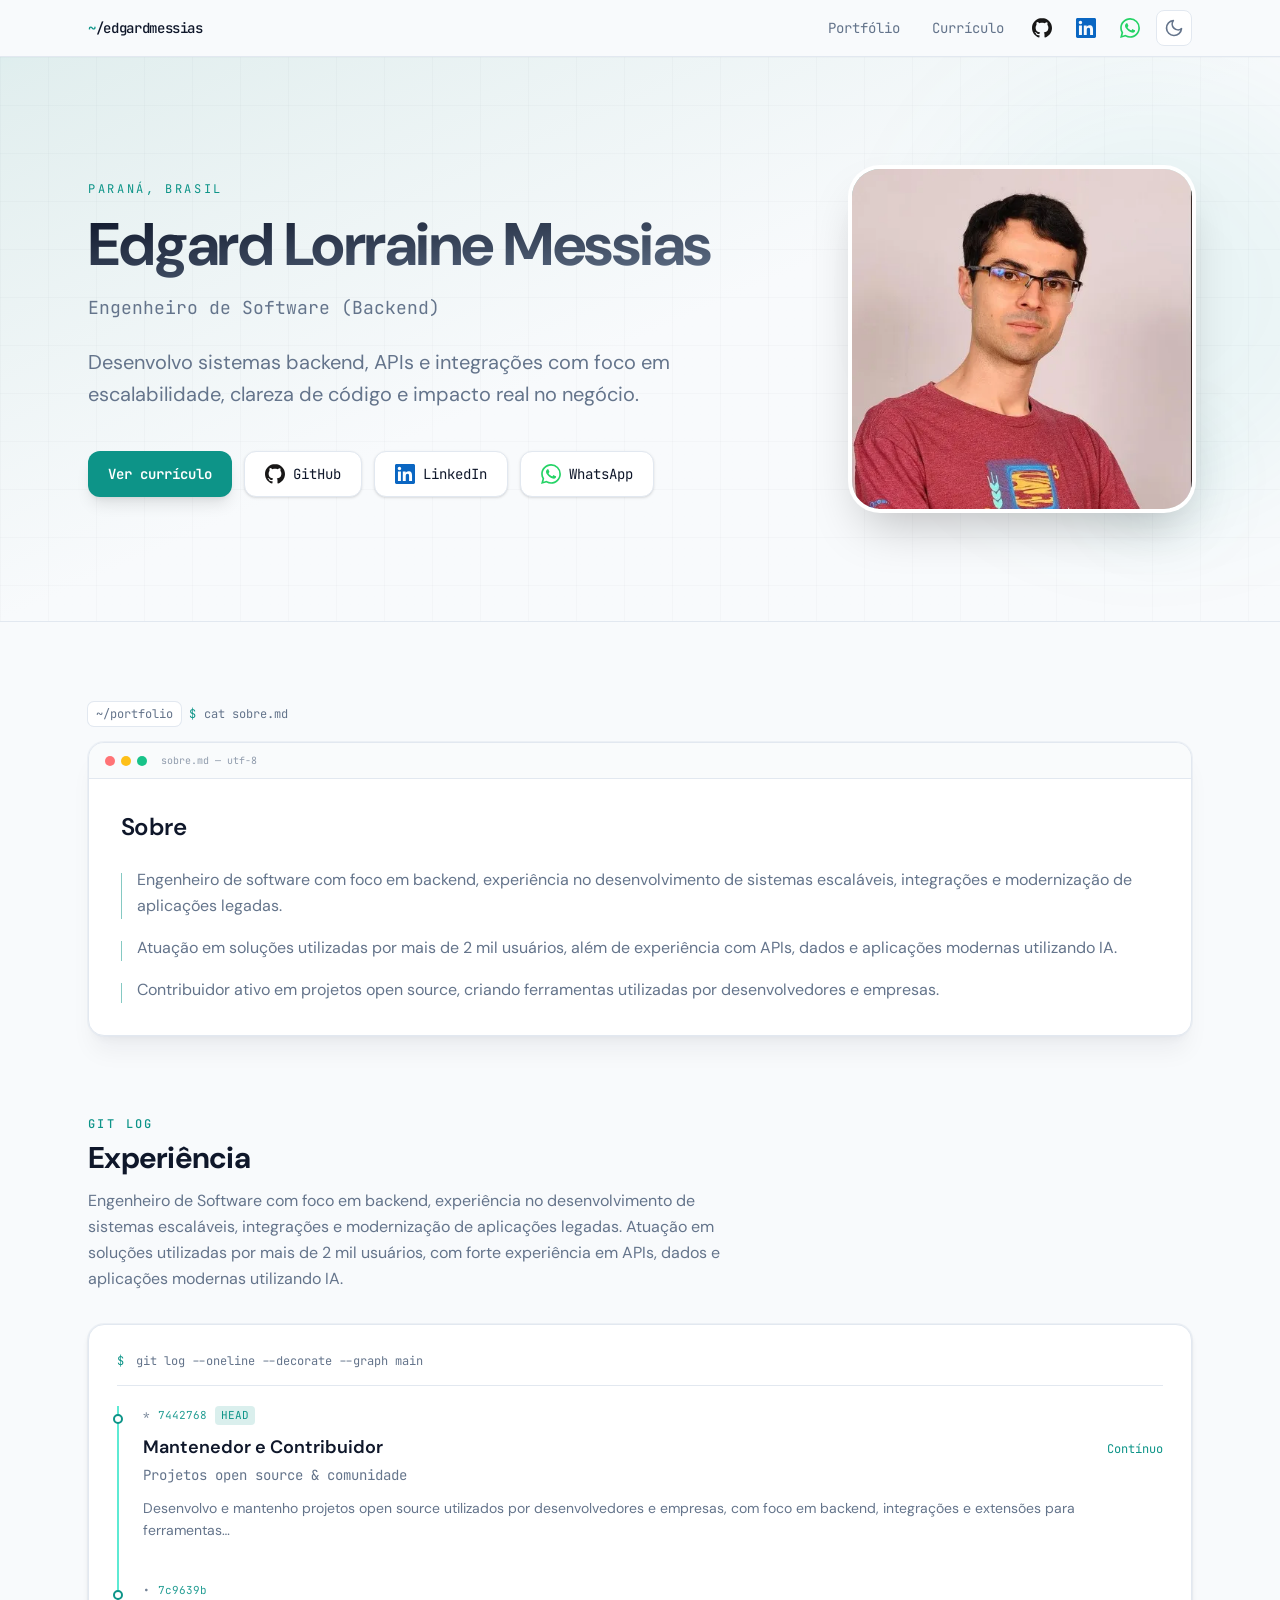
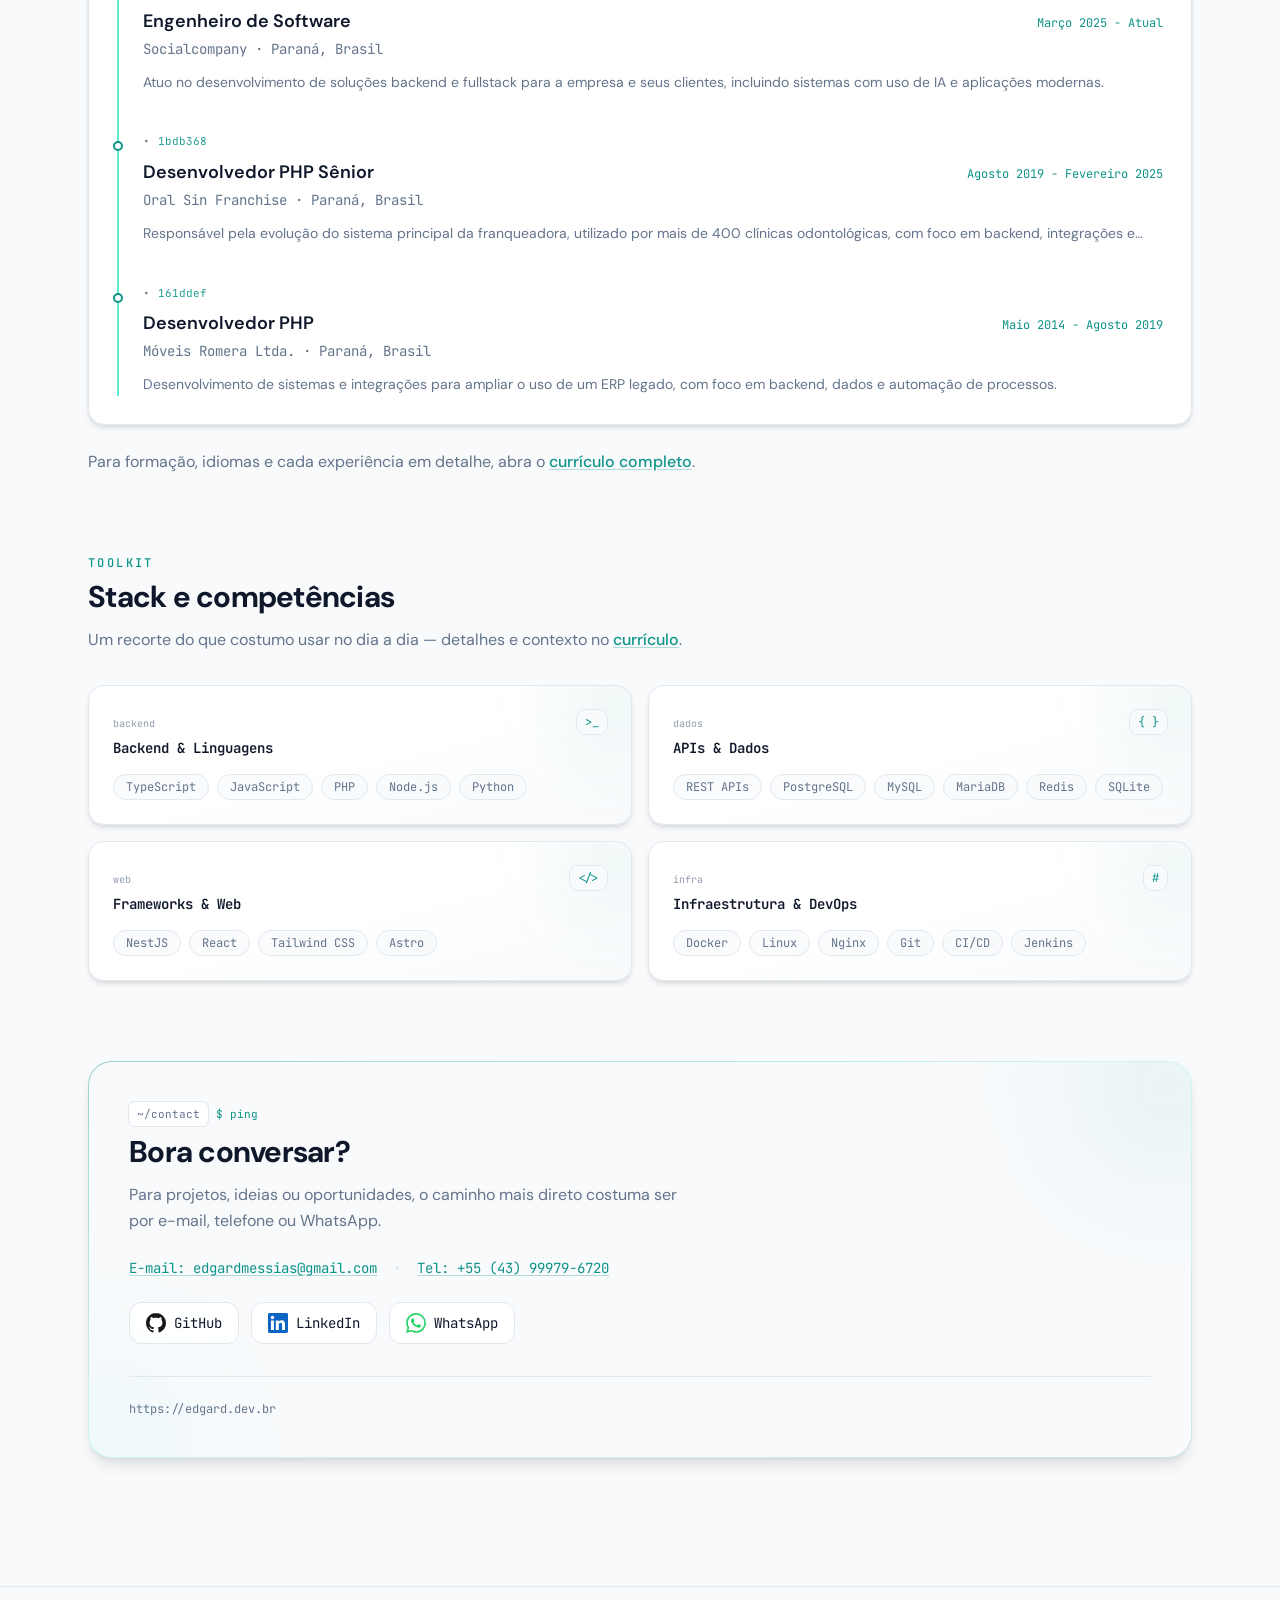
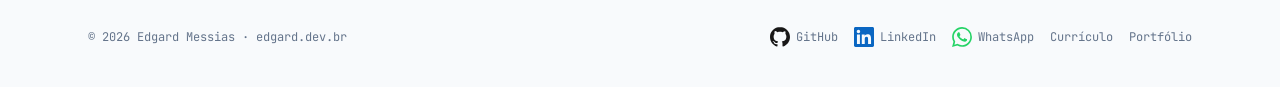
==== index.html @ d9454c1e "chore: first commit" ====
<!DOCTYPE html><html lang="pt-BR"> <head><meta charset="UTF-8"><meta name="viewport" content="width=device-width, initial-scale=1"><link rel="icon" type="image/svg+xml" href="/favicon.svg"><link rel="preconnect" href="https://fonts.googleapis.com"><link rel="preconnect" href="https://fonts.gstatic.com" crossorigin><link href="https://fonts.googleapis.com/css2?family=DM+Sans:ital,opsz,wght@0,9..40,400;0,9..40,500;0,9..40,600;0,9..40,700&family=JetBrains+Mono:wght@400;500;600&display=swap" rel="stylesheet"><meta name="generator" content="Astro v6.0.8"><meta name="description" content="Portfólio e currículo de Edgard Messias: engenheiro de software com foco em backend, APIs, integrações e sistemas escaláveis, com experiência em open source e aplicações com IA."><link rel="canonical" href="https://edgard.dev.br/"><meta property="og:type" content="website"><meta property="og:title" content="Edgard Messias — Engenheiro de Software Backend"><meta property="og:description" content="Portfólio e currículo de Edgard Messias: engenheiro de software com foco em backend, APIs, integrações e sistemas escaláveis, com experiência em open source e aplicações com IA."><meta property="og:url" content="https://edgard.dev.br/"><meta property="og:locale" content="pt_BR"><meta property="og:image" content="https://edgard.dev.br/favicon.svg"><meta name="twitter:card" content="summary_large_image"><meta name="twitter:title" content="Edgard Messias — Engenheiro de Software Backend"><meta name="twitter:description" content="Portfólio e currículo de Edgard Messias: engenheiro de software com foco em backend, APIs, integrações e sistemas escaláveis, com experiência em open source e aplicações com IA."><title>Edgard Messias — Engenheiro de Software Backend</title><script type="text/partytown" src="https://www.googletagmanager.com/gtag/js?id=G-X4WJZYFZR1"></script><script type="text/partytown">(function(){const measurementId = "G-X4WJZYFZR1";

        window.dataLayer = window.dataLayer || [];
        function gtag() {
          dataLayer.push(arguments);
        }
        gtag("js", new Date());
        gtag("config", measurementId);
      })();</script><script>
      (function () {
        var k = "edgard-theme";
        var v = localStorage.getItem(k);
        var dark =
          v === "light"
            ? false
            : v === "dark"
              ? true
              : matchMedia("(prefers-color-scheme: dark)").matches;
        document.documentElement.classList.toggle("dark", dark);
      })();
    </script><link rel="stylesheet" href="/_astro/Layout.Domzd3_T.css"><script>!(function(w,p,f,c){if(!window.crossOriginIsolated && !navigator.serviceWorker) return;c=w[p]=Object.assign(w[p]||{},{"lib":"/~partytown/","debug":false});c[f]=(c[f]||[]).concat(["dataLayer.push","gtag"])})(window,'partytown','forward');/* Partytown 0.11.2 - MIT QwikDev */
const t={preserveBehavior:!1},e=e=>{if("string"==typeof e)return[e,t];const[n,r=t]=e;return[n,{...t,...r}]},n=Object.freeze((t=>{const e=new Set;let n=[];do{Object.getOwnPropertyNames(n).forEach((t=>{"function"==typeof n[t]&&e.add(t)}))}while((n=Object.getPrototypeOf(n))!==Object.prototype);return Array.from(e)})());!function(t,r,o,i,a,s,c,l,d,p,u=t,f){function h(){f||(f=1,"/"==(c=(s.lib||"/~partytown/")+(s.debug?"debug/":""))[0]&&(d=r.querySelectorAll('script[type="text/partytown"]'),i!=t?i.dispatchEvent(new CustomEvent("pt1",{detail:t})):(l=setTimeout(v,(null==s?void 0:s.fallbackTimeout)||1e4),r.addEventListener("pt0",w),a?y(1):o.serviceWorker?o.serviceWorker.register(c+(s.swPath||"partytown-sw.js"),{scope:c}).then((function(t){t.active?y():t.installing&&t.installing.addEventListener("statechange",(function(t){"activated"==t.target.state&&y()}))}),console.error):v())))}function y(e){p=r.createElement(e?"script":"iframe"),t._pttab=Date.now(),e||(p.style.display="block",p.style.width="0",p.style.height="0",p.style.border="0",p.style.visibility="hidden",p.setAttribute("aria-hidden",!0)),p.src=c+"partytown-"+(e?"atomics.js?v=0.11.2":"sandbox-sw.html?"+t._pttab),r.querySelector(s.sandboxParent||"body").appendChild(p)}function v(n,o){for(w(),i==t&&(s.forward||[]).map((function(n){const[r]=e(n);delete t[r.split(".")[0]]})),n=0;n<d.length;n++)(o=r.createElement("script")).innerHTML=d[n].innerHTML,o.nonce=s.nonce,r.head.appendChild(o);p&&p.parentNode.removeChild(p)}function w(){clearTimeout(l)}s=t.partytown||{},i==t&&(s.forward||[]).map((function(r){const[o,{preserveBehavior:i}]=e(r);u=t,o.split(".").map((function(e,r,o){var a;u=u[o[r]]=r+1<o.length?u[o[r]]||(a=o[r+1],n.includes(a)?[]:{}):(()=>{let e=null;if(i){const{methodOrProperty:n,thisObject:r}=((t,e)=>{let n=t;for(let t=0;t<e.length-1;t+=1)n=n[e[t]];return{thisObject:n,methodOrProperty:e.length>0?n[e[e.length-1]]:void 0}})(t,o);"function"==typeof n&&(e=(...t)=>n.apply(r,...t))}return function(){let n;return e&&(n=e(arguments)),(t._ptf=t._ptf||[]).push(o,arguments),n}})()}))})),"complete"==r.readyState?h():(t.addEventListener("DOMContentLoaded",h),t.addEventListener("load",h))}(window,document,navigator,top,window.crossOriginIsolated);;(e=>{e.addEventListener("astro:before-swap",e=>{let r=document.body.querySelector("iframe[src*='/~partytown/']");if(r)e.newDocument.body.append(r)})})(document);</script></head> <body class="flex min-h-screen flex-col bg-[var(--background)] text-[var(--foreground)] antialiased"> <header class="site-header sticky top-0 z-50 border-b border-(--border) bg-(--background)/90 backdrop-blur-md"> <div class="mx-auto flex h-14 max-w-6xl items-center justify-between gap-4 px-4 sm:px-6"> <a href="/" class="font-mono text-sm font-medium tracking-tight text-(--foreground) hover:text-(--accent)"> <span class="text-(--accent)">~</span>/edgardmessias </a> <nav class="flex items-center gap-1 sm:gap-2" aria-label="Main navigation"> <a href="/portfolio" class="rounded-md px-3 py-2 font-mono text-xs sm:text-sm transition text-(--foreground-muted) hover:bg-(--surface) hover:text-(--foreground)"> Portfólio </a><a href="/resume" class="rounded-md px-3 py-2 font-mono text-xs sm:text-sm transition text-(--foreground-muted) hover:bg-(--surface) hover:text-(--foreground)"> Currículo </a> <a href="https://github.com/edgardmessias" target="_blank" rel="noopener noreferrer" title="GitHub" aria-label="GitHub" class="inline-flex items-center rounded-md px-2 py-2 font-mono text-xs text-(--foreground-muted) transition hover:bg-(--surface) hover:text-(--foreground) sm:text-sm"> <span class="social-icon inline-flex shrink-0 [&#38;_svg]:h-5 [&#38;_svg]:w-5" style="--social-fill-light: #181717; --social-fill-dark: #e6edf3;" aria-hidden="true" data-astro-cid-v6thz4ju><svg xmlns="http://www.w3.org/2000/svg" viewBox="0 0 24 24" fill="none" aria-hidden="true">
  <path
    d="M12 0c-6.626 0-12 5.373-12 12 0 5.302 3.438 9.8 8.207 11.387.599.111.793-.261.793-.577v-2.234c-3.338.726-4.033-1.416-4.033-1.416-.546-1.387-1.333-1.756-1.333-1.756-1.089-.745.083-.729.083-.729 1.205.084 1.839 1.237 1.839 1.237 1.07 1.834 2.807 1.304 3.492.997.107-.775.418-1.305.762-1.604-2.665-.305-5.467-1.334-5.467-5.931 0-1.311.469-2.381 1.236-3.221-.124-.303-.535-1.524.117-3.176 0 0 1.008-.322 3.301 1.23.957-.266 1.983-.399 3.003-.404 1.02.005 2.047.138 3 .405 2.291-1.552 3.297-1.23 3.297-1.23.653 1.653.242 2.874.118 3.176.77.84 1.235 1.911 1.235 3.221 0 4.609-2.807 5.624-5.479 5.921.43.372.823 1.102.823 2.222v3.293c0 .319.192.694.801.576 4.765-1.589 8.199-6.086 8.199-11.386 0-6.627-5.373-12-12-12z"
  />
</svg>
</span> </a><a href="https://www.linkedin.com/in/edgardmessias/" target="_blank" rel="noopener noreferrer" title="LinkedIn" aria-label="LinkedIn" class="inline-flex items-center rounded-md px-2 py-2 font-mono text-xs text-(--foreground-muted) transition hover:bg-(--surface) hover:text-(--foreground) sm:text-sm"> <span class="social-icon inline-flex shrink-0 [&#38;_svg]:h-5 [&#38;_svg]:w-5" style="--social-fill-light: #0a66c2; --social-fill-dark: #93c5fd;" aria-hidden="true" data-astro-cid-v6thz4ju><svg xmlns="http://www.w3.org/2000/svg" viewBox="0 0 24 24" fill="none" aria-hidden="true">
  <path
    d="M20.447 20.452h-3.554v-5.569c0-1.328-.027-3.037-1.852-3.037-1.853 0-2.136 1.445-2.136 2.939v5.667H9.351V9h3.414v1.561h.046c.477-.9 1.637-1.85 3.37-1.85 3.601 0 4.267 2.37 4.267 5.455v6.286zM5.337 7.433c-1.144 0-2.063-.926-2.063-2.065 0-1.138.92-2.063 2.063-2.063 1.14 0 2.064.925 2.063 2.063 0 1.139-.925 2.065-2.063 2.065zm1.782 13.019H3.555V9h3.564v11.452zM22.225 0H1.771C.792 0 0 .774 0 1.729v20.542C0 23.227.792 24 1.771 24h20.451C23.2 24 24 23.227 24 22.271V1.729C24 .774 23.2 0 22.222 0h.003z"
  />
</svg>
</span> </a><a href="https://wa.me/5543999796720" target="_blank" rel="noopener noreferrer" title="WhatsApp" aria-label="WhatsApp" class="inline-flex items-center rounded-md px-2 py-2 font-mono text-xs text-(--foreground-muted) transition hover:bg-(--surface) hover:text-(--foreground) sm:text-sm"> <span class="social-icon inline-flex shrink-0 [&#38;_svg]:h-5 [&#38;_svg]:w-5" style="--social-fill-light: #25D366; --social-fill-dark: #128C7E;" aria-hidden="true" data-astro-cid-v6thz4ju><svg
  xmlns="http://www.w3.org/2000/svg"
  viewBox="0 0 24 24"
  fill="none"
  aria-hidden="true"
>
  <path
    d="M17.472 14.382c-.297-.149-1.758-.867-2.03-.967-.273-.099-.471-.148-.67.15-.197.297-.767.966-.94 1.164-.173.199-.347.223-.644.075-.297-.15-1.255-.463-2.39-1.475-.883-.788-1.48-1.761-1.653-2.059-.173-.297-.018-.458.13-.606.134-.133.298-.347.446-.52.149-.174.198-.298.298-.497.099-.198.05-.371-.025-.52-.075-.149-.669-1.612-.916-2.207-.242-.579-.487-.5-.669-.51-.173-.008-.371-.01-.57-.01-.198 0-.52.074-.792.372-.272.297-1.04 1.016-1.04 2.479 0 1.462 1.065 2.875 1.213 3.074.149.198 2.096 3.2 5.077 4.487.709.306 1.262.489 1.694.625.712.227 1.36.195 1.871.118.571-.085 1.758-.719 2.006-1.413.248-.694.248-1.289.173-1.413-.074-.124-.272-.198-.57-.347m-5.421 7.403h-.004a9.87 9.87 0 01-5.031-1.378l-.361-.214-3.741.982.998-3.648-.235-.374a9.86 9.86 0 01-1.51-5.26c.001-5.45 4.436-9.884 9.888-9.884 2.64 0 5.122 1.03 6.988 2.898a9.825 9.825 0 012.893 6.994c-.003 5.45-4.437 9.884-9.885 9.884m8.413-18.297A11.815 11.815 0 0012.05 0C5.495 0 .16 5.335.157 11.892c0 2.096.547 4.142 1.588 5.945L.057 24l6.305-1.654a11.882 11.882 0 005.683 1.448h.005c6.554 0 11.89-5.335 11.893-11.893a11.821 11.821 0 00-3.48-8.413Z"
  />
</svg>
</span> </a> <style>astro-island,astro-slot,astro-static-slot{display:contents}</style><script>(()=>{var e=async t=>{await(await t())()};(self.Astro||(self.Astro={})).load=e;window.dispatchEvent(new Event("astro:load"));})();</script><script>(()=>{var A=Object.defineProperty;var g=(i,o,a)=>o in i?A(i,o,{enumerable:!0,configurable:!0,writable:!0,value:a}):i[o]=a;var d=(i,o,a)=>g(i,typeof o!="symbol"?o+"":o,a);{let i={0:t=>m(t),1:t=>a(t),2:t=>new RegExp(t),3:t=>new Date(t),4:t=>new Map(a(t)),5:t=>new Set(a(t)),6:t=>BigInt(t),7:t=>new URL(t),8:t=>new Uint8Array(t),9:t=>new Uint16Array(t),10:t=>new Uint32Array(t),11:t=>Number.POSITIVE_INFINITY*t},o=t=>{let[l,e]=t;return l in i?i[l](e):void 0},a=t=>t.map(o),m=t=>typeof t!="object"||t===null?t:Object.fromEntries(Object.entries(t).map(([l,e])=>[l,o(e)]));class y extends HTMLElement{constructor(){super(...arguments);d(this,"Component");d(this,"hydrator");d(this,"hydrate",async()=>{var b;if(!this.hydrator||!this.isConnected)return;let e=(b=this.parentElement)==null?void 0:b.closest("astro-island[ssr]");if(e){e.addEventListener("astro:hydrate",this.hydrate,{once:!0});return}let c=this.querySelectorAll("astro-slot"),n={},h=this.querySelectorAll("template[data-astro-template]");for(let r of h){let s=r.closest(this.tagName);s!=null&&s.isSameNode(this)&&(n[r.getAttribute("data-astro-template")||"default"]=r.innerHTML,r.remove())}for(let r of c){let s=r.closest(this.tagName);s!=null&&s.isSameNode(this)&&(n[r.getAttribute("name")||"default"]=r.innerHTML)}let p;try{p=this.hasAttribute("props")?m(JSON.parse(this.getAttribute("props"))):{}}catch(r){let s=this.getAttribute("component-url")||"<unknown>",v=this.getAttribute("component-export");throw v&&(s+=` (export ${v})`),console.error(`[hydrate] Error parsing props for component ${s}`,this.getAttribute("props"),r),r}let u;await this.hydrator(this)(this.Component,p,n,{client:this.getAttribute("client")}),this.removeAttribute("ssr"),this.dispatchEvent(new CustomEvent("astro:hydrate"))});d(this,"unmount",()=>{this.isConnected||this.dispatchEvent(new CustomEvent("astro:unmount"))})}disconnectedCallback(){document.removeEventListener("astro:after-swap",this.unmount),document.addEventListener("astro:after-swap",this.unmount,{once:!0})}connectedCallback(){if(!this.hasAttribute("await-children")||document.readyState==="interactive"||document.readyState==="complete")this.childrenConnectedCallback();else{let e=()=>{document.removeEventListener("DOMContentLoaded",e),c.disconnect(),this.childrenConnectedCallback()},c=new MutationObserver(()=>{var n;((n=this.lastChild)==null?void 0:n.nodeType)===Node.COMMENT_NODE&&this.lastChild.nodeValue==="astro:end"&&(this.lastChild.remove(),e())});c.observe(this,{childList:!0}),document.addEventListener("DOMContentLoaded",e)}}async childrenConnectedCallback(){let e=this.getAttribute("before-hydration-url");e&&await import(e),this.start()}async start(){let e=JSON.parse(this.getAttribute("opts")),c=this.getAttribute("client");if(Astro[c]===void 0){window.addEventListener(`astro:${c}`,()=>this.start(),{once:!0});return}try{await Astro[c](async()=>{let n=this.getAttribute("renderer-url"),[h,{default:p}]=await Promise.all([import(this.getAttribute("component-url")),n?import(n):()=>()=>{}]),u=this.getAttribute("component-export")||"default";if(!u.includes("."))this.Component=h[u];else{this.Component=h;for(let f of u.split("."))this.Component=this.Component[f]}return this.hydrator=p,this.hydrate},e,this)}catch(n){console.error(`[astro-island] Error hydrating ${this.getAttribute("component-url")}`,n)}}attributeChangedCallback(){this.hydrate()}}d(y,"observedAttributes",["props"]),customElements.get("astro-island")||customElements.define("astro-island",y)}})();</script><astro-island uid="Z2oOAcN" prefix="r1" component-url="/_astro/ThemeToggle.wwAcBxL6.js" component-export="ThemeToggle" renderer-url="/_astro/client.DIQWfPlE.js" props="{}" ssr client="load" opts="{&quot;name&quot;:&quot;ThemeToggle&quot;,&quot;value&quot;:true}" await-children><button type="button" class="inline-flex h-9 w-9 shrink-0 items-center justify-center rounded-lg border border-[var(--border)] bg-[var(--surface)] text-[var(--foreground-muted)] transition hover:border-[var(--accent)] hover:text-[var(--foreground)]" aria-label="Switch to light theme" title="Light theme"><svg width="20" height="20" viewBox="0 0 24 24" fill="none" stroke="currentColor" stroke-width="2" stroke-linecap="round" stroke-linejoin="round" aria-hidden="true"><circle cx="12" cy="12" r="4"></circle><path d="M12 2v2M12 20v2M4.93 4.93l1.41 1.41M17.66 17.66l1.41 1.41M2 12h2M20 12h2M6.34 17.66l-1.41 1.41M19.07 4.93l-1.41 1.41"></path></svg></button><!--astro:end--></astro-island> </nav> </div> </header> <main class="flex-1 w-full">  <section class="relative overflow-hidden border-b border-[var(--border)]"> <div class="pointer-events-none absolute inset-0 bg-gradient-to-br from-[var(--accent)]/[0.12] via-[var(--background)] to-[var(--background)] dark:from-[var(--accent)]/[0.18] dark:via-[var(--background)] dark:to-[var(--background)]" aria-hidden="true"></div> <div class="pointer-events-none absolute inset-0 opacity-35 dark:opacity-90" style="background-image: linear-gradient(var(--grid) 1px, transparent 1px), linear-gradient(90deg, var(--grid) 1px, transparent 1px); background-size: 48px 48px;" aria-hidden="true"></div> <div class="pointer-events-none absolute -right-20 top-[42%] h-[min(72vw,420px)] w-[min(72vw,420px)] -translate-y-1/2 rounded-full bg-[var(--accent)]/[0.06] blur-3xl dark:bg-[var(--accent)]/[0.08]" aria-hidden="true"></div> <div class="relative mx-auto max-w-6xl px-4 py-16 sm:px-6 sm:py-24 lg:py-28"> <div class="grid items-center gap-12 lg:grid-cols-[minmax(0,1fr)_min(36vw,380px)] lg:gap-14 xl:gap-20"> <div class="order-2 max-w-2xl lg:order-1"> <p class="mb-4 font-mono text-xs uppercase tracking-[0.22em] text-[var(--accent)]"> Paraná, Brasil </p> <h1 class="text-balance bg-gradient-to-br from-[var(--foreground)] to-[var(--foreground-muted)] bg-clip-text font-sans text-4xl font-bold tracking-tight text-transparent sm:text-5xl lg:text-6xl lg:leading-[1.08]"> Edgard Lorraine Messias </h1> <p class="mt-4 font-mono text-base text-[var(--foreground-muted)] sm:text-lg"> Engenheiro de Software (Backend) </p> <p class="mt-6 text-pretty text-lg leading-relaxed text-[var(--foreground-muted)] sm:text-xl"> Desenvolvo sistemas backend, APIs e integrações com foco em escalabilidade, clareza de código e impacto real no negócio. </p> <div class="mt-10 flex flex-wrap gap-3"> <a href="/resume" class="inline-flex items-center rounded-xl bg-[var(--accent)] px-5 py-3 font-mono text-sm font-semibold text-white shadow-lg shadow-[var(--accent)]/25 transition hover:opacity-90">
Ver currículo
</a> <a href="https://github.com/edgardmessias" target="_blank" rel="noopener noreferrer" class="inline-flex items-center gap-2 rounded-xl border border-[var(--border)] bg-[var(--surface)] px-5 py-3 font-mono text-sm text-[var(--foreground)] shadow-sm transition hover:border-[var(--accent)] hover:shadow-md" title="GitHub" aria-label="GitHub"> <span class="social-icon inline-flex shrink-0 [&#38;_svg]:h-5 [&#38;_svg]:w-5" style="--social-fill-light: #181717; --social-fill-dark: #e6edf3;" aria-hidden="true" data-astro-cid-v6thz4ju><svg xmlns="http://www.w3.org/2000/svg" viewBox="0 0 24 24" fill="none" aria-hidden="true">
  <path
    d="M12 0c-6.626 0-12 5.373-12 12 0 5.302 3.438 9.8 8.207 11.387.599.111.793-.261.793-.577v-2.234c-3.338.726-4.033-1.416-4.033-1.416-.546-1.387-1.333-1.756-1.333-1.756-1.089-.745.083-.729.083-.729 1.205.084 1.839 1.237 1.839 1.237 1.07 1.834 2.807 1.304 3.492.997.107-.775.418-1.305.762-1.604-2.665-.305-5.467-1.334-5.467-5.931 0-1.311.469-2.381 1.236-3.221-.124-.303-.535-1.524.117-3.176 0 0 1.008-.322 3.301 1.23.957-.266 1.983-.399 3.003-.404 1.02.005 2.047.138 3 .405 2.291-1.552 3.297-1.23 3.297-1.23.653 1.653.242 2.874.118 3.176.77.84 1.235 1.911 1.235 3.221 0 4.609-2.807 5.624-5.479 5.921.43.372.823 1.102.823 2.222v3.293c0 .319.192.694.801.576 4.765-1.589 8.199-6.086 8.199-11.386 0-6.627-5.373-12-12-12z"
  />
</svg>
</span> GitHub </a><a href="https://www.linkedin.com/in/edgardmessias/" target="_blank" rel="noopener noreferrer" class="inline-flex items-center gap-2 rounded-xl border border-[var(--border)] bg-[var(--surface)] px-5 py-3 font-mono text-sm text-[var(--foreground)] shadow-sm transition hover:border-[var(--accent)] hover:shadow-md" title="LinkedIn" aria-label="LinkedIn"> <span class="social-icon inline-flex shrink-0 [&#38;_svg]:h-5 [&#38;_svg]:w-5" style="--social-fill-light: #0a66c2; --social-fill-dark: #93c5fd;" aria-hidden="true" data-astro-cid-v6thz4ju><svg xmlns="http://www.w3.org/2000/svg" viewBox="0 0 24 24" fill="none" aria-hidden="true">
  <path
    d="M20.447 20.452h-3.554v-5.569c0-1.328-.027-3.037-1.852-3.037-1.853 0-2.136 1.445-2.136 2.939v5.667H9.351V9h3.414v1.561h.046c.477-.9 1.637-1.85 3.37-1.85 3.601 0 4.267 2.37 4.267 5.455v6.286zM5.337 7.433c-1.144 0-2.063-.926-2.063-2.065 0-1.138.92-2.063 2.063-2.063 1.14 0 2.064.925 2.063 2.063 0 1.139-.925 2.065-2.063 2.065zm1.782 13.019H3.555V9h3.564v11.452zM22.225 0H1.771C.792 0 0 .774 0 1.729v20.542C0 23.227.792 24 1.771 24h20.451C23.2 24 24 23.227 24 22.271V1.729C24 .774 23.2 0 22.222 0h.003z"
  />
</svg>
</span> LinkedIn </a><a href="https://wa.me/5543999796720" target="_blank" rel="noopener noreferrer" class="inline-flex items-center gap-2 rounded-xl border border-[var(--border)] bg-[var(--surface)] px-5 py-3 font-mono text-sm text-[var(--foreground)] shadow-sm transition hover:border-[var(--accent)] hover:shadow-md" title="WhatsApp" aria-label="WhatsApp"> <span class="social-icon inline-flex shrink-0 [&#38;_svg]:h-5 [&#38;_svg]:w-5" style="--social-fill-light: #25D366; --social-fill-dark: #128C7E;" aria-hidden="true" data-astro-cid-v6thz4ju><svg
  xmlns="http://www.w3.org/2000/svg"
  viewBox="0 0 24 24"
  fill="none"
  aria-hidden="true"
>
  <path
    d="M17.472 14.382c-.297-.149-1.758-.867-2.03-.967-.273-.099-.471-.148-.67.15-.197.297-.767.966-.94 1.164-.173.199-.347.223-.644.075-.297-.15-1.255-.463-2.39-1.475-.883-.788-1.48-1.761-1.653-2.059-.173-.297-.018-.458.13-.606.134-.133.298-.347.446-.52.149-.174.198-.298.298-.497.099-.198.05-.371-.025-.52-.075-.149-.669-1.612-.916-2.207-.242-.579-.487-.5-.669-.51-.173-.008-.371-.01-.57-.01-.198 0-.52.074-.792.372-.272.297-1.04 1.016-1.04 2.479 0 1.462 1.065 2.875 1.213 3.074.149.198 2.096 3.2 5.077 4.487.709.306 1.262.489 1.694.625.712.227 1.36.195 1.871.118.571-.085 1.758-.719 2.006-1.413.248-.694.248-1.289.173-1.413-.074-.124-.272-.198-.57-.347m-5.421 7.403h-.004a9.87 9.87 0 01-5.031-1.378l-.361-.214-3.741.982.998-3.648-.235-.374a9.86 9.86 0 01-1.51-5.26c.001-5.45 4.436-9.884 9.888-9.884 2.64 0 5.122 1.03 6.988 2.898a9.825 9.825 0 012.893 6.994c-.003 5.45-4.437 9.884-9.885 9.884m8.413-18.297A11.815 11.815 0 0012.05 0C5.495 0 .16 5.335.157 11.892c0 2.096.547 4.142 1.588 5.945L.057 24l6.305-1.654a11.882 11.882 0 005.683 1.448h.005c6.554 0 11.89-5.335 11.893-11.893a11.821 11.821 0 00-3.48-8.413Z"
  />
</svg>
</span> WhatsApp </a> </div> </div> <div class="order-1 flex justify-center lg:order-2 lg:justify-end lg:pl-4"> <div class="relative w-full max-w-[min(100%,340px)]"> <div class="absolute -inset-0.5 rounded-[2rem] bg-gradient-to-br from-[var(--accent)]/50 via-[var(--accent-muted)]/30 to-transparent opacity-80 dark:opacity-100" aria-hidden="true"></div> <div class="absolute -bottom-2 -right-2 h-20 w-20 rounded-full bg-[var(--accent)]/10 blur-2xl dark:bg-[var(--accent)]/15" aria-hidden="true"></div> <img src="/_astro/profile.DBG-z5mM_CG5PR.webp" alt="Portrait of Edgard Lorraine Messias" loading="eager" fetchpriority="high" sizes="(min-width: 1024px) 380px, min(85vw, 340px)" decoding="async" width="480" height="480" class="relative aspect-square w-full rounded-[1.75rem] object-cover shadow-2xl ring-4 ring-[var(--surface)]"> </div> </div> </div> </div> </section> <div class="relative mx-auto max-w-6xl px-4 pb-24 pt-14 sm:px-6 sm:pb-32 sm:pt-20"> <section id="sobre" class="relative scroll-mt-28" aria-labelledby="home-sobre-heading"> <div class="mb-4 flex flex-wrap items-center gap-2 font-mono text-[11px] text-[var(--foreground-muted)] sm:text-xs"> <span class="rounded-md bg-[var(--surface)] px-2 py-1 ring-1 ring-[var(--border)]">~/portfolio</span> <span class="text-[var(--accent)]">$</span> <span class="text-[var(--foreground-muted)]">cat sobre.md</span> </div> <div class="relative overflow-hidden rounded-2xl border border-[var(--border)] bg-[var(--surface)] shadow-xl shadow-slate-900/5 ring-1 ring-[var(--border)]/50 dark:shadow-black/30"> <div class="flex items-center gap-1.5 border-b border-[var(--border)] bg-[var(--background)]/80 px-4 py-2.5"> <span class="h-2.5 w-2.5 rounded-full bg-red-400/90" aria-hidden></span> <span class="h-2.5 w-2.5 rounded-full bg-amber-400/90" aria-hidden></span> <span class="h-2.5 w-2.5 rounded-full bg-emerald-500/90" aria-hidden></span> <span class="ml-2 font-mono text-[10px] text-[var(--foreground-muted)] opacity-70">sobre.md — utf-8</span> </div> <div class="relative p-6 sm:p-8"> <h2 id="home-sobre-heading" class="mb-6 font-sans text-xl font-semibold tracking-tight text-[var(--foreground)] sm:text-2xl">
Sobre
</h2> <div class="space-y-4 text-base leading-relaxed text-[var(--foreground-muted)]"> <p class="relative pl-4 before:absolute before:left-0 before:top-[0.35em] before:h-[calc(100%-0.35em)] before:w-px before:bg-[var(--accent)]/50 before:content-['']"> Engenheiro de software com foco em backend, experiência no desenvolvimento de sistemas escaláveis, integrações e modernização de aplicações legadas. </p><p class="relative pl-4 before:absolute before:left-0 before:top-[0.35em] before:h-[calc(100%-0.35em)] before:w-px before:bg-[var(--accent)]/50 before:content-['']"> Atuação em soluções utilizadas por mais de 2 mil usuários, além de experiência com APIs, dados e aplicações modernas utilizando IA. </p><p class="relative pl-4 before:absolute before:left-0 before:top-[0.35em] before:h-[calc(100%-0.35em)] before:w-px before:bg-[var(--accent)]/50 before:content-['']"> Contribuidor ativo em projetos open source, criando ferramentas utilizadas por desenvolvedores e empresas. </p> </div> </div> </div> </section> <section id="experiencia" class="relative mt-20 scroll-mt-28" aria-labelledby="home-experiencia-heading"> <div class="mb-8 max-w-2xl"> <p class="mb-2 font-mono text-xs font-medium uppercase tracking-[0.2em] text-[var(--accent)]">
git log
</p> <h2 id="home-experiencia-heading" class="font-sans text-2xl font-bold tracking-tight text-[var(--foreground)] sm:text-3xl">
Experiência
</h2> <p class="mt-3 text-pretty leading-relaxed text-[var(--foreground-muted)]"> Engenheiro de Software com foco em backend, experiência no desenvolvimento de sistemas escaláveis, integrações e modernização de aplicações legadas. Atuação em soluções utilizadas por mais de 2 mil usuários, com forte experiência em APIs, dados e aplicações modernas utilizando IA. </p> </div> <div class="rounded-2xl border border-[var(--border)] bg-[var(--surface)] p-5 shadow-md ring-1 ring-[var(--border)]/50 sm:p-7"> <div class="mb-5 flex flex-wrap items-baseline gap-x-3 gap-y-1 border-b border-[var(--border)] pb-4 font-mono text-[11px] text-[var(--foreground-muted)] sm:text-xs" aria-hidden="true"> <span class="text-[var(--accent)]">$</span> <span class="text-[var(--foreground-muted)]">git log --oneline --decorate --graph main</span> </div> <!-- Single left border = continuous trunk (git log --graph style) --> <ul class="relative border-l-2 border-[var(--accent-muted)] pl-5 sm:pl-6"> <li class="relative pb-10 last:pb-0"> <span class="absolute left-[calc(-1.25rem-1px)] top-2 h-2.5 w-2.5 -translate-x-1/2 rounded-full border-2 border-[var(--accent)] bg-[var(--surface)] sm:left-[calc(-1.5rem-1px)]" aria-hidden="true"></span> <div class="flex flex-wrap items-baseline gap-x-2 gap-y-1" aria-hidden="true"> <span class="font-mono text-[10px] text-[var(--foreground-muted)]/90 sm:text-[11px]"> * </span> <span class="font-mono text-[10px] text-[var(--accent)]/90 sm:text-[11px]"> 7442768 </span> <span class="rounded bg-[var(--accent)]/15 px-1.5 py-px font-mono text-[10px] text-[var(--accent)] sm:text-[11px]">
HEAD
</span> </div> <div class="mt-2 flex flex-col gap-1 sm:flex-row sm:items-baseline sm:justify-between sm:gap-4"> <h3 class="font-sans text-base font-semibold text-[var(--foreground)] sm:text-lg"> Mantenedor e Contribuidor </h3> <span class="shrink-0 font-mono text-xs text-[var(--accent)]"> Contínuo </span> </div> <p class="mt-1 font-mono text-sm text-[var(--foreground-muted)]"> Projetos open source &amp; comunidade  </p> <p class="mt-3 text-sm leading-relaxed text-[var(--foreground-muted)]"> Desenvolvo e mantenho projetos open source utilizados por desenvolvedores e empresas, com foco em backend, integrações e extensões para ferramentas… </p> </li><li class="relative pb-10 last:pb-0"> <span class="absolute left-[calc(-1.25rem-1px)] top-2 h-2.5 w-2.5 -translate-x-1/2 rounded-full border-2 border-[var(--accent)] bg-[var(--surface)] sm:left-[calc(-1.5rem-1px)]" aria-hidden="true"></span> <div class="flex flex-wrap items-baseline gap-x-2 gap-y-1" aria-hidden="true"> <span class="font-mono text-[10px] text-[var(--foreground-muted)]/90 sm:text-[11px]"> • </span> <span class="font-mono text-[10px] text-[var(--accent)]/90 sm:text-[11px]"> 7c9639b </span>  </div> <div class="mt-2 flex flex-col gap-1 sm:flex-row sm:items-baseline sm:justify-between sm:gap-4"> <h3 class="font-sans text-base font-semibold text-[var(--foreground)] sm:text-lg"> Engenheiro de Software </h3> <span class="shrink-0 font-mono text-xs text-[var(--accent)]"> Março 2025 - Atual </span> </div> <p class="mt-1 font-mono text-sm text-[var(--foreground-muted)]"> Socialcompany  · Paraná, Brasil </p> <p class="mt-3 text-sm leading-relaxed text-[var(--foreground-muted)]"> Atuo no desenvolvimento de soluções backend e fullstack para a empresa e seus clientes, incluindo sistemas com uso de IA e aplicações modernas. </p> </li><li class="relative pb-10 last:pb-0"> <span class="absolute left-[calc(-1.25rem-1px)] top-2 h-2.5 w-2.5 -translate-x-1/2 rounded-full border-2 border-[var(--accent)] bg-[var(--surface)] sm:left-[calc(-1.5rem-1px)]" aria-hidden="true"></span> <div class="flex flex-wrap items-baseline gap-x-2 gap-y-1" aria-hidden="true"> <span class="font-mono text-[10px] text-[var(--foreground-muted)]/90 sm:text-[11px]"> • </span> <span class="font-mono text-[10px] text-[var(--accent)]/90 sm:text-[11px]"> 1bdb368 </span>  </div> <div class="mt-2 flex flex-col gap-1 sm:flex-row sm:items-baseline sm:justify-between sm:gap-4"> <h3 class="font-sans text-base font-semibold text-[var(--foreground)] sm:text-lg"> Desenvolvedor PHP Sênior </h3> <span class="shrink-0 font-mono text-xs text-[var(--accent)]"> Agosto 2019 - Fevereiro 2025 </span> </div> <p class="mt-1 font-mono text-sm text-[var(--foreground-muted)]"> Oral Sin Franchise  · Paraná, Brasil </p> <p class="mt-3 text-sm leading-relaxed text-[var(--foreground-muted)]"> Responsável pela evolução do sistema principal da franqueadora, utilizado por mais de 400 clínicas odontológicas, com foco em backend, integrações e… </p> </li><li class="relative pb-10 last:pb-0"> <span class="absolute left-[calc(-1.25rem-1px)] top-2 h-2.5 w-2.5 -translate-x-1/2 rounded-full border-2 border-[var(--accent)] bg-[var(--surface)] sm:left-[calc(-1.5rem-1px)]" aria-hidden="true"></span> <div class="flex flex-wrap items-baseline gap-x-2 gap-y-1" aria-hidden="true"> <span class="font-mono text-[10px] text-[var(--foreground-muted)]/90 sm:text-[11px]"> • </span> <span class="font-mono text-[10px] text-[var(--accent)]/90 sm:text-[11px]"> 161ddef </span>  </div> <div class="mt-2 flex flex-col gap-1 sm:flex-row sm:items-baseline sm:justify-between sm:gap-4"> <h3 class="font-sans text-base font-semibold text-[var(--foreground)] sm:text-lg"> Desenvolvedor PHP </h3> <span class="shrink-0 font-mono text-xs text-[var(--accent)]"> Maio 2014 - Agosto 2019 </span> </div> <p class="mt-1 font-mono text-sm text-[var(--foreground-muted)]"> Móveis Romera Ltda.  · Paraná, Brasil </p> <p class="mt-3 text-sm leading-relaxed text-[var(--foreground-muted)]"> Desenvolvimento de sistemas e integrações para ampliar o uso de um ERP legado, com foco em backend, dados e automação de processos. </p> </li> </ul> </div> <p class="mt-6 max-w-2xl text-pretty text-sm leading-relaxed text-[var(--foreground-muted)] sm:text-base">
Para formação, idiomas e cada experiência em detalhe, abra o  <a href="/resume" class="font-medium text-[var(--accent)] underline decoration-[var(--accent)]/30 underline-offset-2 transition hover:decoration-[var(--accent)]">currículo completo</a>.
</p> </section> <section id="skills" class="relative mt-20 scroll-mt-28" aria-labelledby="home-skills-heading"> <div class="mb-8 max-w-2xl"> <p class="mb-2 font-mono text-xs font-medium uppercase tracking-[0.2em] text-[var(--accent)]">
Toolkit
</p> <h2 id="home-skills-heading" class="font-sans text-2xl font-bold tracking-tight text-[var(--foreground)] sm:text-3xl">
Stack e competências
</h2> <p class="mt-3 text-pretty leading-relaxed text-[var(--foreground-muted)]">
Um recorte do que costumo usar no dia a dia — detalhes e contexto no  <a href="/resume" class="font-medium text-[var(--accent)] underline decoration-[var(--accent)]/30 underline-offset-2 transition hover:decoration-[var(--accent)]">currículo</a>.
</p> </div> <div class="grid gap-4 sm:grid-cols-2"> <div class="group relative overflow-hidden rounded-2xl border border-[var(--border)] bg-gradient-to-br from-[var(--surface)] via-[var(--surface)] to-[var(--background)] p-5 shadow-md transition duration-300 hover:-translate-y-1 hover:border-[var(--accent)]/35 hover:shadow-lg hover:shadow-[var(--accent)]/5 sm:p-6"> <div class="pointer-events-none absolute -right-8 -top-8 h-24 w-24 rounded-full bg-[var(--accent)]/10 blur-2xl transition group-hover:bg-[var(--accent)]/20" aria-hidden="true"></div> <div class="relative flex items-start justify-between gap-3"> <div> <span class="font-mono text-[10px] text-[var(--foreground-muted)]/70"> backend </span> <h3 class="mt-1 font-mono text-sm font-semibold text-[var(--foreground)]"> Backend &amp; Linguagens </h3> </div> <span class="select-none rounded-lg bg-[var(--background)] px-2 py-1 font-mono text-xs text-[var(--accent)] ring-1 ring-[var(--border)]" aria-hidden="true"> &gt;_ </span> </div> <ul class="relative mt-4 flex flex-wrap gap-2"> <li> <span class="inline-flex items-center rounded-full border border-[var(--border)] bg-[var(--background)]/80 px-3 py-1 font-mono text-[11px] text-[var(--foreground-muted)] transition group-hover:border-[var(--accent)]/25 group-hover:text-[var(--foreground)] sm:text-xs"> TypeScript </span> </li><li> <span class="inline-flex items-center rounded-full border border-[var(--border)] bg-[var(--background)]/80 px-3 py-1 font-mono text-[11px] text-[var(--foreground-muted)] transition group-hover:border-[var(--accent)]/25 group-hover:text-[var(--foreground)] sm:text-xs"> JavaScript </span> </li><li> <span class="inline-flex items-center rounded-full border border-[var(--border)] bg-[var(--background)]/80 px-3 py-1 font-mono text-[11px] text-[var(--foreground-muted)] transition group-hover:border-[var(--accent)]/25 group-hover:text-[var(--foreground)] sm:text-xs"> PHP </span> </li><li> <span class="inline-flex items-center rounded-full border border-[var(--border)] bg-[var(--background)]/80 px-3 py-1 font-mono text-[11px] text-[var(--foreground-muted)] transition group-hover:border-[var(--accent)]/25 group-hover:text-[var(--foreground)] sm:text-xs"> Node.js </span> </li><li> <span class="inline-flex items-center rounded-full border border-[var(--border)] bg-[var(--background)]/80 px-3 py-1 font-mono text-[11px] text-[var(--foreground-muted)] transition group-hover:border-[var(--accent)]/25 group-hover:text-[var(--foreground)] sm:text-xs"> Python </span> </li> </ul> </div><div class="group relative overflow-hidden rounded-2xl border border-[var(--border)] bg-gradient-to-br from-[var(--surface)] via-[var(--surface)] to-[var(--background)] p-5 shadow-md transition duration-300 hover:-translate-y-1 hover:border-[var(--accent)]/35 hover:shadow-lg hover:shadow-[var(--accent)]/5 sm:p-6"> <div class="pointer-events-none absolute -right-8 -top-8 h-24 w-24 rounded-full bg-[var(--accent)]/10 blur-2xl transition group-hover:bg-[var(--accent)]/20" aria-hidden="true"></div> <div class="relative flex items-start justify-between gap-3"> <div> <span class="font-mono text-[10px] text-[var(--foreground-muted)]/70"> dados </span> <h3 class="mt-1 font-mono text-sm font-semibold text-[var(--foreground)]"> APIs &amp; Dados </h3> </div> <span class="select-none rounded-lg bg-[var(--background)] px-2 py-1 font-mono text-xs text-[var(--accent)] ring-1 ring-[var(--border)]" aria-hidden="true"> { } </span> </div> <ul class="relative mt-4 flex flex-wrap gap-2"> <li> <span class="inline-flex items-center rounded-full border border-[var(--border)] bg-[var(--background)]/80 px-3 py-1 font-mono text-[11px] text-[var(--foreground-muted)] transition group-hover:border-[var(--accent)]/25 group-hover:text-[var(--foreground)] sm:text-xs"> REST APIs </span> </li><li> <span class="inline-flex items-center rounded-full border border-[var(--border)] bg-[var(--background)]/80 px-3 py-1 font-mono text-[11px] text-[var(--foreground-muted)] transition group-hover:border-[var(--accent)]/25 group-hover:text-[var(--foreground)] sm:text-xs"> PostgreSQL </span> </li><li> <span class="inline-flex items-center rounded-full border border-[var(--border)] bg-[var(--background)]/80 px-3 py-1 font-mono text-[11px] text-[var(--foreground-muted)] transition group-hover:border-[var(--accent)]/25 group-hover:text-[var(--foreground)] sm:text-xs"> MySQL </span> </li><li> <span class="inline-flex items-center rounded-full border border-[var(--border)] bg-[var(--background)]/80 px-3 py-1 font-mono text-[11px] text-[var(--foreground-muted)] transition group-hover:border-[var(--accent)]/25 group-hover:text-[var(--foreground)] sm:text-xs"> MariaDB </span> </li><li> <span class="inline-flex items-center rounded-full border border-[var(--border)] bg-[var(--background)]/80 px-3 py-1 font-mono text-[11px] text-[var(--foreground-muted)] transition group-hover:border-[var(--accent)]/25 group-hover:text-[var(--foreground)] sm:text-xs"> Redis </span> </li><li> <span class="inline-flex items-center rounded-full border border-[var(--border)] bg-[var(--background)]/80 px-3 py-1 font-mono text-[11px] text-[var(--foreground-muted)] transition group-hover:border-[var(--accent)]/25 group-hover:text-[var(--foreground)] sm:text-xs"> SQLite </span> </li> </ul> </div><div class="group relative overflow-hidden rounded-2xl border border-[var(--border)] bg-gradient-to-br from-[var(--surface)] via-[var(--surface)] to-[var(--background)] p-5 shadow-md transition duration-300 hover:-translate-y-1 hover:border-[var(--accent)]/35 hover:shadow-lg hover:shadow-[var(--accent)]/5 sm:p-6"> <div class="pointer-events-none absolute -right-8 -top-8 h-24 w-24 rounded-full bg-[var(--accent)]/10 blur-2xl transition group-hover:bg-[var(--accent)]/20" aria-hidden="true"></div> <div class="relative flex items-start justify-between gap-3"> <div> <span class="font-mono text-[10px] text-[var(--foreground-muted)]/70"> web </span> <h3 class="mt-1 font-mono text-sm font-semibold text-[var(--foreground)]"> Frameworks &amp; Web </h3> </div> <span class="select-none rounded-lg bg-[var(--background)] px-2 py-1 font-mono text-xs text-[var(--accent)] ring-1 ring-[var(--border)]" aria-hidden="true"> &lt;/&gt; </span> </div> <ul class="relative mt-4 flex flex-wrap gap-2"> <li> <span class="inline-flex items-center rounded-full border border-[var(--border)] bg-[var(--background)]/80 px-3 py-1 font-mono text-[11px] text-[var(--foreground-muted)] transition group-hover:border-[var(--accent)]/25 group-hover:text-[var(--foreground)] sm:text-xs"> NestJS </span> </li><li> <span class="inline-flex items-center rounded-full border border-[var(--border)] bg-[var(--background)]/80 px-3 py-1 font-mono text-[11px] text-[var(--foreground-muted)] transition group-hover:border-[var(--accent)]/25 group-hover:text-[var(--foreground)] sm:text-xs"> React </span> </li><li> <span class="inline-flex items-center rounded-full border border-[var(--border)] bg-[var(--background)]/80 px-3 py-1 font-mono text-[11px] text-[var(--foreground-muted)] transition group-hover:border-[var(--accent)]/25 group-hover:text-[var(--foreground)] sm:text-xs"> Tailwind CSS </span> </li><li> <span class="inline-flex items-center rounded-full border border-[var(--border)] bg-[var(--background)]/80 px-3 py-1 font-mono text-[11px] text-[var(--foreground-muted)] transition group-hover:border-[var(--accent)]/25 group-hover:text-[var(--foreground)] sm:text-xs"> Astro </span> </li> </ul> </div><div class="group relative overflow-hidden rounded-2xl border border-[var(--border)] bg-gradient-to-br from-[var(--surface)] via-[var(--surface)] to-[var(--background)] p-5 shadow-md transition duration-300 hover:-translate-y-1 hover:border-[var(--accent)]/35 hover:shadow-lg hover:shadow-[var(--accent)]/5 sm:p-6"> <div class="pointer-events-none absolute -right-8 -top-8 h-24 w-24 rounded-full bg-[var(--accent)]/10 blur-2xl transition group-hover:bg-[var(--accent)]/20" aria-hidden="true"></div> <div class="relative flex items-start justify-between gap-3"> <div> <span class="font-mono text-[10px] text-[var(--foreground-muted)]/70"> infra </span> <h3 class="mt-1 font-mono text-sm font-semibold text-[var(--foreground)]"> Infraestrutura &amp; DevOps </h3> </div> <span class="select-none rounded-lg bg-[var(--background)] px-2 py-1 font-mono text-xs text-[var(--accent)] ring-1 ring-[var(--border)]" aria-hidden="true"> # </span> </div> <ul class="relative mt-4 flex flex-wrap gap-2"> <li> <span class="inline-flex items-center rounded-full border border-[var(--border)] bg-[var(--background)]/80 px-3 py-1 font-mono text-[11px] text-[var(--foreground-muted)] transition group-hover:border-[var(--accent)]/25 group-hover:text-[var(--foreground)] sm:text-xs"> Docker </span> </li><li> <span class="inline-flex items-center rounded-full border border-[var(--border)] bg-[var(--background)]/80 px-3 py-1 font-mono text-[11px] text-[var(--foreground-muted)] transition group-hover:border-[var(--accent)]/25 group-hover:text-[var(--foreground)] sm:text-xs"> Linux </span> </li><li> <span class="inline-flex items-center rounded-full border border-[var(--border)] bg-[var(--background)]/80 px-3 py-1 font-mono text-[11px] text-[var(--foreground-muted)] transition group-hover:border-[var(--accent)]/25 group-hover:text-[var(--foreground)] sm:text-xs"> Nginx </span> </li><li> <span class="inline-flex items-center rounded-full border border-[var(--border)] bg-[var(--background)]/80 px-3 py-1 font-mono text-[11px] text-[var(--foreground-muted)] transition group-hover:border-[var(--accent)]/25 group-hover:text-[var(--foreground)] sm:text-xs"> Git </span> </li><li> <span class="inline-flex items-center rounded-full border border-[var(--border)] bg-[var(--background)]/80 px-3 py-1 font-mono text-[11px] text-[var(--foreground-muted)] transition group-hover:border-[var(--accent)]/25 group-hover:text-[var(--foreground)] sm:text-xs"> CI/CD </span> </li><li> <span class="inline-flex items-center rounded-full border border-[var(--border)] bg-[var(--background)]/80 px-3 py-1 font-mono text-[11px] text-[var(--foreground-muted)] transition group-hover:border-[var(--accent)]/25 group-hover:text-[var(--foreground)] sm:text-xs"> Jenkins </span> </li> </ul> </div> </div> </section> <section class="relative mt-20 scroll-mt-28" aria-labelledby="home-contato-heading"> <div class="rounded-3xl bg-gradient-to-br from-[var(--accent)]/40 via-[var(--accent-muted)]/25 to-[var(--accent)]/20 p-[1px] shadow-lg shadow-[var(--accent)]/10 dark:from-[var(--accent)]/50 dark:via-[var(--accent-muted)]/20 dark:to-teal-900/30"> <div class="rounded-[calc(1.5rem-1px)] bg-[var(--background)] px-6 py-8 sm:px-10 sm:py-10 relative overflow-hidden"> <div class="pointer-events-none absolute -top-14 -right-14 h-40 w-40 rounded-full bg-[var(--accent)]/[0.1] blur-3xl" aria-hidden="true"></div> <div class="pointer-events-none absolute -bottom-14 -left-12 h-32 w-32 rounded-full bg-[var(--accent-muted)]/[0.12] blur-3xl" aria-hidden="true"></div> <div class="mb-2 flex flex-wrap items-center gap-2 font-mono text-[11px] text-[var(--foreground-muted)]"> <span class="rounded-md bg-[var(--surface)] px-2 py-1 ring-1 ring-[var(--border)]">~/contact</span> <span class="text-[var(--accent)]">$ ping</span> </div> <h2 id="home-contato-heading" class="font-sans text-2xl font-bold tracking-tight text-[var(--foreground)] sm:text-3xl">
Bora conversar?
</h2> <p class="mt-3 max-w-xl text-pretty leading-relaxed text-[var(--foreground-muted)]">
Para projetos, ideias ou oportunidades, o caminho mais direto costuma
        ser por e-mail, telefone ou WhatsApp.
</p> <div class="mt-6 flex flex-wrap items-center gap-x-4 gap-y-2 font-mono text-sm text-[var(--foreground-muted)]"> <a href="mailto:edgardmessias@gmail.com" class="text-[var(--accent)] underline decoration-[var(--accent)]/30 underline-offset-2 transition hover:decoration-[var(--accent)]" title="E-mail">
E-mail: edgardmessias@gmail.com </a> <span class="text-[var(--border)]" aria-hidden> • </span> <a href="tel:+5543999796720" class="text-[var(--accent)] underline decoration-[var(--accent)]/30 underline-offset-2 transition hover:decoration-[var(--accent)]" title="Phone">
Tel: +55 (43) 99979-6720 </a> </div> <div class="mt-6 flex flex-wrap gap-3"> <a href="https://github.com/edgardmessias" target="_blank" rel="noopener noreferrer" title="GitHub" aria-label="GitHub" class="inline-flex items-center gap-2 rounded-xl border border-[var(--border)] bg-[var(--surface)] px-4 py-2.5 font-mono text-sm text-[var(--foreground)] transition hover:border-[var(--accent)] hover:bg-[var(--background)] hover:shadow-sm"> <span class="social-icon inline-flex shrink-0 [&#38;_svg]:h-5 [&#38;_svg]:w-5" style="--social-fill-light: #181717; --social-fill-dark: #e6edf3;" aria-hidden="true" data-astro-cid-v6thz4ju><svg xmlns="http://www.w3.org/2000/svg" viewBox="0 0 24 24" fill="none" aria-hidden="true">
  <path
    d="M12 0c-6.626 0-12 5.373-12 12 0 5.302 3.438 9.8 8.207 11.387.599.111.793-.261.793-.577v-2.234c-3.338.726-4.033-1.416-4.033-1.416-.546-1.387-1.333-1.756-1.333-1.756-1.089-.745.083-.729.083-.729 1.205.084 1.839 1.237 1.839 1.237 1.07 1.834 2.807 1.304 3.492.997.107-.775.418-1.305.762-1.604-2.665-.305-5.467-1.334-5.467-5.931 0-1.311.469-2.381 1.236-3.221-.124-.303-.535-1.524.117-3.176 0 0 1.008-.322 3.301 1.23.957-.266 1.983-.399 3.003-.404 1.02.005 2.047.138 3 .405 2.291-1.552 3.297-1.23 3.297-1.23.653 1.653.242 2.874.118 3.176.77.84 1.235 1.911 1.235 3.221 0 4.609-2.807 5.624-5.479 5.921.43.372.823 1.102.823 2.222v3.293c0 .319.192.694.801.576 4.765-1.589 8.199-6.086 8.199-11.386 0-6.627-5.373-12-12-12z"
  />
</svg>
</span> <span>GitHub</span> </a><a href="https://www.linkedin.com/in/edgardmessias/" target="_blank" rel="noopener noreferrer" title="LinkedIn" aria-label="LinkedIn" class="inline-flex items-center gap-2 rounded-xl border border-[var(--border)] bg-[var(--surface)] px-4 py-2.5 font-mono text-sm text-[var(--foreground)] transition hover:border-[var(--accent)] hover:bg-[var(--background)] hover:shadow-sm"> <span class="social-icon inline-flex shrink-0 [&#38;_svg]:h-5 [&#38;_svg]:w-5" style="--social-fill-light: #0a66c2; --social-fill-dark: #93c5fd;" aria-hidden="true" data-astro-cid-v6thz4ju><svg xmlns="http://www.w3.org/2000/svg" viewBox="0 0 24 24" fill="none" aria-hidden="true">
  <path
    d="M20.447 20.452h-3.554v-5.569c0-1.328-.027-3.037-1.852-3.037-1.853 0-2.136 1.445-2.136 2.939v5.667H9.351V9h3.414v1.561h.046c.477-.9 1.637-1.85 3.37-1.85 3.601 0 4.267 2.37 4.267 5.455v6.286zM5.337 7.433c-1.144 0-2.063-.926-2.063-2.065 0-1.138.92-2.063 2.063-2.063 1.14 0 2.064.925 2.063 2.063 0 1.139-.925 2.065-2.063 2.065zm1.782 13.019H3.555V9h3.564v11.452zM22.225 0H1.771C.792 0 0 .774 0 1.729v20.542C0 23.227.792 24 1.771 24h20.451C23.2 24 24 23.227 24 22.271V1.729C24 .774 23.2 0 22.222 0h.003z"
  />
</svg>
</span> <span>LinkedIn</span> </a><a href="https://wa.me/5543999796720" target="_blank" rel="noopener noreferrer" title="WhatsApp" aria-label="WhatsApp" class="inline-flex items-center gap-2 rounded-xl border border-[var(--border)] bg-[var(--surface)] px-4 py-2.5 font-mono text-sm text-[var(--foreground)] transition hover:border-[var(--accent)] hover:bg-[var(--background)] hover:shadow-sm"> <span class="social-icon inline-flex shrink-0 [&#38;_svg]:h-5 [&#38;_svg]:w-5" style="--social-fill-light: #25D366; --social-fill-dark: #128C7E;" aria-hidden="true" data-astro-cid-v6thz4ju><svg
  xmlns="http://www.w3.org/2000/svg"
  viewBox="0 0 24 24"
  fill="none"
  aria-hidden="true"
>
  <path
    d="M17.472 14.382c-.297-.149-1.758-.867-2.03-.967-.273-.099-.471-.148-.67.15-.197.297-.767.966-.94 1.164-.173.199-.347.223-.644.075-.297-.15-1.255-.463-2.39-1.475-.883-.788-1.48-1.761-1.653-2.059-.173-.297-.018-.458.13-.606.134-.133.298-.347.446-.52.149-.174.198-.298.298-.497.099-.198.05-.371-.025-.52-.075-.149-.669-1.612-.916-2.207-.242-.579-.487-.5-.669-.51-.173-.008-.371-.01-.57-.01-.198 0-.52.074-.792.372-.272.297-1.04 1.016-1.04 2.479 0 1.462 1.065 2.875 1.213 3.074.149.198 2.096 3.2 5.077 4.487.709.306 1.262.489 1.694.625.712.227 1.36.195 1.871.118.571-.085 1.758-.719 2.006-1.413.248-.694.248-1.289.173-1.413-.074-.124-.272-.198-.57-.347m-5.421 7.403h-.004a9.87 9.87 0 01-5.031-1.378l-.361-.214-3.741.982.998-3.648-.235-.374a9.86 9.86 0 01-1.51-5.26c.001-5.45 4.436-9.884 9.888-9.884 2.64 0 5.122 1.03 6.988 2.898a9.825 9.825 0 012.893 6.994c-.003 5.45-4.437 9.884-9.885 9.884m8.413-18.297A11.815 11.815 0 0012.05 0C5.495 0 .16 5.335.157 11.892c0 2.096.547 4.142 1.588 5.945L.057 24l6.305-1.654a11.882 11.882 0 005.683 1.448h.005c6.554 0 11.89-5.335 11.893-11.893a11.821 11.821 0 00-3.48-8.413Z"
  />
</svg>
</span> <span>WhatsApp</span> </a> </div> <p class="mt-8 border-t border-[var(--border)] pt-6 font-mono text-xs text-[var(--foreground-muted)]"> https://edgard.dev.br </p> </div> </div> </section> </div>  </main> <footer class="site-footer mt-auto border-t border-(--border) bg-(--background) py-10"> <div class="mx-auto flex max-w-6xl flex-col gap-6 px-4 sm:flex-row sm:items-center sm:justify-between sm:px-6"> <p class="font-mono text-xs text-(--foreground-muted)">
© 2026 Edgard Messias · edgard.dev.br </p> <div class="flex flex-wrap items-center gap-4 font-mono text-xs"> <a href="https://github.com/edgardmessias" target="_blank" rel="noopener noreferrer" class="inline-flex items-center gap-1.5 text-(--foreground-muted) hover:text-(--accent)"> <span class="social-icon inline-flex shrink-0 [&#38;_svg]:h-5 [&#38;_svg]:w-5" style="--social-fill-light: #181717; --social-fill-dark: #e6edf3;" aria-hidden="true" data-astro-cid-v6thz4ju><svg xmlns="http://www.w3.org/2000/svg" viewBox="0 0 24 24" fill="none" aria-hidden="true">
  <path
    d="M12 0c-6.626 0-12 5.373-12 12 0 5.302 3.438 9.8 8.207 11.387.599.111.793-.261.793-.577v-2.234c-3.338.726-4.033-1.416-4.033-1.416-.546-1.387-1.333-1.756-1.333-1.756-1.089-.745.083-.729.083-.729 1.205.084 1.839 1.237 1.839 1.237 1.07 1.834 2.807 1.304 3.492.997.107-.775.418-1.305.762-1.604-2.665-.305-5.467-1.334-5.467-5.931 0-1.311.469-2.381 1.236-3.221-.124-.303-.535-1.524.117-3.176 0 0 1.008-.322 3.301 1.23.957-.266 1.983-.399 3.003-.404 1.02.005 2.047.138 3 .405 2.291-1.552 3.297-1.23 3.297-1.23.653 1.653.242 2.874.118 3.176.77.84 1.235 1.911 1.235 3.221 0 4.609-2.807 5.624-5.479 5.921.43.372.823 1.102.823 2.222v3.293c0 .319.192.694.801.576 4.765-1.589 8.199-6.086 8.199-11.386 0-6.627-5.373-12-12-12z"
  />
</svg>
</span> GitHub </a><a href="https://www.linkedin.com/in/edgardmessias/" target="_blank" rel="noopener noreferrer" class="inline-flex items-center gap-1.5 text-(--foreground-muted) hover:text-(--accent)"> <span class="social-icon inline-flex shrink-0 [&#38;_svg]:h-5 [&#38;_svg]:w-5" style="--social-fill-light: #0a66c2; --social-fill-dark: #93c5fd;" aria-hidden="true" data-astro-cid-v6thz4ju><svg xmlns="http://www.w3.org/2000/svg" viewBox="0 0 24 24" fill="none" aria-hidden="true">
  <path
    d="M20.447 20.452h-3.554v-5.569c0-1.328-.027-3.037-1.852-3.037-1.853 0-2.136 1.445-2.136 2.939v5.667H9.351V9h3.414v1.561h.046c.477-.9 1.637-1.85 3.37-1.85 3.601 0 4.267 2.37 4.267 5.455v6.286zM5.337 7.433c-1.144 0-2.063-.926-2.063-2.065 0-1.138.92-2.063 2.063-2.063 1.14 0 2.064.925 2.063 2.063 0 1.139-.925 2.065-2.063 2.065zm1.782 13.019H3.555V9h3.564v11.452zM22.225 0H1.771C.792 0 0 .774 0 1.729v20.542C0 23.227.792 24 1.771 24h20.451C23.2 24 24 23.227 24 22.271V1.729C24 .774 23.2 0 22.222 0h.003z"
  />
</svg>
</span> LinkedIn </a><a href="https://wa.me/5543999796720" target="_blank" rel="noopener noreferrer" class="inline-flex items-center gap-1.5 text-(--foreground-muted) hover:text-(--accent)"> <span class="social-icon inline-flex shrink-0 [&#38;_svg]:h-5 [&#38;_svg]:w-5" style="--social-fill-light: #25D366; --social-fill-dark: #128C7E;" aria-hidden="true" data-astro-cid-v6thz4ju><svg
  xmlns="http://www.w3.org/2000/svg"
  viewBox="0 0 24 24"
  fill="none"
  aria-hidden="true"
>
  <path
    d="M17.472 14.382c-.297-.149-1.758-.867-2.03-.967-.273-.099-.471-.148-.67.15-.197.297-.767.966-.94 1.164-.173.199-.347.223-.644.075-.297-.15-1.255-.463-2.39-1.475-.883-.788-1.48-1.761-1.653-2.059-.173-.297-.018-.458.13-.606.134-.133.298-.347.446-.52.149-.174.198-.298.298-.497.099-.198.05-.371-.025-.52-.075-.149-.669-1.612-.916-2.207-.242-.579-.487-.5-.669-.51-.173-.008-.371-.01-.57-.01-.198 0-.52.074-.792.372-.272.297-1.04 1.016-1.04 2.479 0 1.462 1.065 2.875 1.213 3.074.149.198 2.096 3.2 5.077 4.487.709.306 1.262.489 1.694.625.712.227 1.36.195 1.871.118.571-.085 1.758-.719 2.006-1.413.248-.694.248-1.289.173-1.413-.074-.124-.272-.198-.57-.347m-5.421 7.403h-.004a9.87 9.87 0 01-5.031-1.378l-.361-.214-3.741.982.998-3.648-.235-.374a9.86 9.86 0 01-1.51-5.26c.001-5.45 4.436-9.884 9.888-9.884 2.64 0 5.122 1.03 6.988 2.898a9.825 9.825 0 012.893 6.994c-.003 5.45-4.437 9.884-9.885 9.884m8.413-18.297A11.815 11.815 0 0012.05 0C5.495 0 .16 5.335.157 11.892c0 2.096.547 4.142 1.588 5.945L.057 24l6.305-1.654a11.882 11.882 0 005.683 1.448h.005c6.554 0 11.89-5.335 11.893-11.893a11.821 11.821 0 00-3.48-8.413Z"
  />
</svg>
</span> WhatsApp </a> <a href="/resume" class="text-(--foreground-muted) hover:text-(--accent)">
Currículo
</a> <a href="/portfolio" class="text-(--foreground-muted) hover:text-(--accent)">
Portfólio
</a> </div> </div> </footer> </body></html>
---- _astro/Layout.Domzd3_T.css ----
@layer properties{@supports (((-webkit-hyphens:none)) and (not (margin-trim:inline))) or ((-moz-orient:inline) and (not (color:rgb(from red r g b)))){*,:before,:after,::backdrop{--tw-translate-x:0;--tw-translate-y:0;--tw-translate-z:0;--tw-scale-x:1;--tw-scale-y:1;--tw-scale-z:1;--tw-rotate-x:initial;--tw-rotate-y:initial;--tw-rotate-z:initial;--tw-skew-x:initial;--tw-skew-y:initial;--tw-space-y-reverse:0;--tw-border-style:solid;--tw-gradient-position:initial;--tw-gradient-from:#0000;--tw-gradient-via:#0000;--tw-gradient-to:#0000;--tw-gradient-stops:initial;--tw-gradient-via-stops:initial;--tw-gradient-from-position:0%;--tw-gradient-via-position:50%;--tw-gradient-to-position:100%;--tw-leading:initial;--tw-font-weight:initial;--tw-tracking:initial;--tw-shadow:0 0 #0000;--tw-shadow-color:initial;--tw-shadow-alpha:100%;--tw-inset-shadow:0 0 #0000;--tw-inset-shadow-color:initial;--tw-inset-shadow-alpha:100%;--tw-ring-color:initial;--tw-ring-shadow:0 0 #0000;--tw-inset-ring-color:initial;--tw-inset-ring-shadow:0 0 #0000;--tw-ring-inset:initial;--tw-ring-offset-width:0px;--tw-ring-offset-color:#fff;--tw-ring-offset-shadow:0 0 #0000;--tw-blur:initial;--tw-brightness:initial;--tw-contrast:initial;--tw-grayscale:initial;--tw-hue-rotate:initial;--tw-invert:initial;--tw-opacity:initial;--tw-saturate:initial;--tw-sepia:initial;--tw-drop-shadow:initial;--tw-drop-shadow-color:initial;--tw-drop-shadow-alpha:100%;--tw-drop-shadow-size:initial;--tw-backdrop-blur:initial;--tw-backdrop-brightness:initial;--tw-backdrop-contrast:initial;--tw-backdrop-grayscale:initial;--tw-backdrop-hue-rotate:initial;--tw-backdrop-invert:initial;--tw-backdrop-opacity:initial;--tw-backdrop-saturate:initial;--tw-backdrop-sepia:initial;--tw-duration:initial;--tw-content:""}}}@layer theme{:root,:host{--font-sans:"DM Sans", ui-sans-serif, system-ui, sans-serif;--font-mono:"JetBrains Mono", ui-monospace, monospace;--color-red-400:oklch(70.4% .191 22.216);--color-amber-50:oklch(98.7% .022 95.277);--color-amber-200:oklch(92.4% .12 95.746);--color-amber-400:oklch(82.8% .189 84.429);--color-amber-700:oklch(55.5% .163 48.998);--color-amber-900:oklch(41.4% .112 45.904);--color-amber-950:oklch(27.9% .077 45.635);--color-emerald-50:oklch(97.9% .021 166.113);--color-emerald-200:oklch(90.5% .093 164.15);--color-emerald-500:oklch(69.6% .17 162.48);--color-emerald-700:oklch(50.8% .118 165.612);--color-emerald-900:oklch(37.8% .077 168.94);--color-emerald-950:oklch(26.2% .051 172.552);--color-teal-900:oklch(38.6% .063 188.416);--color-sky-50:oklch(97.7% .013 236.62);--color-sky-200:oklch(90.1% .058 230.902);--color-sky-700:oklch(50% .134 242.749);--color-sky-900:oklch(39.1% .09 240.876);--color-sky-950:oklch(29.3% .066 243.157);--color-fuchsia-50:oklch(97.7% .017 320.058);--color-fuchsia-200:oklch(90.3% .076 319.62);--color-fuchsia-700:oklch(51.8% .253 323.949);--color-fuchsia-900:oklch(40.1% .17 325.612);--color-fuchsia-950:oklch(29.3% .136 325.661);--color-slate-50:oklch(98.4% .003 247.858);--color-slate-200:oklch(92.9% .013 255.508);--color-slate-700:oklch(37.2% .044 257.287);--color-slate-800:oklch(27.9% .041 260.031);--color-slate-900:oklch(20.8% .042 265.755);--color-slate-950:oklch(12.9% .042 264.695);--color-black:#000;--color-white:#fff;--spacing:.25rem;--container-md:28rem;--container-xl:36rem;--container-2xl:42rem;--container-3xl:48rem;--container-6xl:72rem;--text-xs:.75rem;--text-xs--line-height:calc(1 / .75);--text-sm:.875rem;--text-sm--line-height:calc(1.25 / .875);--text-base:1rem;--text-base--line-height: 1.5 ;--text-lg:1.125rem;--text-lg--line-height:calc(1.75 / 1.125);--text-xl:1.25rem;--text-xl--line-height:calc(1.75 / 1.25);--text-2xl:1.5rem;--text-2xl--line-height:calc(2 / 1.5);--text-3xl:1.875rem;--text-3xl--line-height: 1.2 ;--text-4xl:2.25rem;--text-4xl--line-height:calc(2.5 / 2.25);--text-5xl:3rem;--text-5xl--line-height:1;--text-6xl:3.75rem;--text-6xl--line-height:1;--text-7xl:4.5rem;--text-7xl--line-height:1;--font-weight-medium:500;--font-weight-semibold:600;--font-weight-bold:700;--font-weight-extrabold:800;--tracking-tight:-.025em;--leading-tight:1.25;--leading-snug:1.375;--leading-relaxed:1.625;--radius-md:.375rem;--radius-lg:.5rem;--radius-xl:.75rem;--radius-2xl:1rem;--radius-3xl:1.5rem;--blur-md:12px;--blur-2xl:40px;--blur-3xl:64px;--default-transition-duration:.15s;--default-transition-timing-function:cubic-bezier(.4, 0, .2, 1);--default-font-family:var(--font-sans);--default-mono-font-family:var(--font-mono)}}@layer base{*,:after,:before,::backdrop{box-sizing:border-box;border:0 solid;margin:0;padding:0}::file-selector-button{box-sizing:border-box;border:0 solid;margin:0;padding:0}html,:host{-webkit-text-size-adjust:100%;tab-size:4;line-height:1.5;font-family:var(--default-font-family,ui-sans-serif, system-ui, sans-serif, "Apple Color Emoji", "Segoe UI Emoji", "Segoe UI Symbol", "Noto Color Emoji");font-feature-settings:var(--default-font-feature-settings,normal);font-variation-settings:var(--default-font-variation-settings,normal);-webkit-tap-highlight-color:transparent}hr{height:0;color:inherit;border-top-width:1px}abbr:where([title]){-webkit-text-decoration:underline dotted;text-decoration:underline dotted}h1,h2,h3,h4,h5,h6{font-size:inherit;font-weight:inherit}a{color:inherit;-webkit-text-decoration:inherit;text-decoration:inherit}b,strong{font-weight:bolder}code,kbd,samp,pre{font-family:var(--default-mono-font-family,ui-monospace, SFMono-Regular, Menlo, Monaco, Consolas, "Liberation Mono", "Courier New", monospace);font-feature-settings:var(--default-mono-font-feature-settings,normal);font-variation-settings:var(--default-mono-font-variation-settings,normal);font-size:1em}small{font-size:80%}sub,sup{vertical-align:baseline;font-size:75%;line-height:0;position:relative}sub{bottom:-.25em}sup{top:-.5em}table{text-indent:0;border-color:inherit;border-collapse:collapse}:-moz-focusring{outline:auto}progress{vertical-align:baseline}summary{display:list-item}ol,ul,menu{list-style:none}img,svg,video,canvas,audio,iframe,embed,object{vertical-align:middle;display:block}img,video{max-width:100%;height:auto}button,input,select,optgroup,textarea{font:inherit;font-feature-settings:inherit;font-variation-settings:inherit;letter-spacing:inherit;color:inherit;opacity:1;background-color:#0000;border-radius:0}::file-selector-button{font:inherit;font-feature-settings:inherit;font-variation-settings:inherit;letter-spacing:inherit;color:inherit;opacity:1;background-color:#0000;border-radius:0}:where(select:is([multiple],[size])) optgroup{font-weight:bolder}:where(select:is([multiple],[size])) optgroup option{padding-inline-start:20px}::file-selector-button{margin-inline-end:4px}::placeholder{opacity:1}@supports (not ((-webkit-appearance:-apple-pay-button))) or (contain-intrinsic-size:1px){::placeholder{color:currentColor}@supports (color:color-mix(in lab,red,red)){::placeholder{color:color-mix(in oklab,currentcolor 50%,transparent)}}}textarea{resize:vertical}::-webkit-search-decoration{-webkit-appearance:none}::-webkit-date-and-time-value{min-height:1lh;text-align:inherit}::-webkit-datetime-edit{display:inline-flex}::-webkit-datetime-edit-fields-wrapper{padding:0}::-webkit-datetime-edit{padding-block:0}::-webkit-datetime-edit-year-field{padding-block:0}::-webkit-datetime-edit-month-field{padding-block:0}::-webkit-datetime-edit-day-field{padding-block:0}::-webkit-datetime-edit-hour-field{padding-block:0}::-webkit-datetime-edit-minute-field{padding-block:0}::-webkit-datetime-edit-second-field{padding-block:0}::-webkit-datetime-edit-millisecond-field{padding-block:0}::-webkit-datetime-edit-meridiem-field{padding-block:0}::-webkit-calendar-picker-indicator{line-height:1}:-moz-ui-invalid{box-shadow:none}button,input:where([type=button],[type=reset],[type=submit]){appearance:button}::file-selector-button{appearance:button}::-webkit-inner-spin-button{height:auto}::-webkit-outer-spin-button{height:auto}[hidden]:where(:not([hidden=until-found])){display:none!important}html{font-family:var(--font-sans)}}@layer components;@layer utilities{.pointer-events-none{pointer-events:none}.absolute{position:absolute}.fixed{position:fixed}.relative{position:relative}.sticky{position:sticky}.-inset-0\.5{inset:calc(var(--spacing) * -.5)}.inset-0{inset:calc(var(--spacing) * 0)}.-top-8{top:calc(var(--spacing) * -8)}.-top-14{top:calc(var(--spacing) * -14)}.-top-px{top:-1px}.top-0{top:calc(var(--spacing) * 0)}.top-2{top:calc(var(--spacing) * 2)}.top-\[30\%\]{top:30%}.top-\[42\%\]{top:42%}.-right-2{right:calc(var(--spacing) * -2)}.-right-8{right:calc(var(--spacing) * -8)}.-right-14{right:calc(var(--spacing) * -14)}.-right-20{right:calc(var(--spacing) * -20)}.right-0{right:calc(var(--spacing) * 0)}.-bottom-2{bottom:calc(var(--spacing) * -2)}.-bottom-14{bottom:calc(var(--spacing) * -14)}.-left-12{left:calc(var(--spacing) * -12)}.-left-24{left:calc(var(--spacing) * -24)}.left-0{left:calc(var(--spacing) * 0)}.left-\[calc\(-1\.25rem-1px\)\]{left:calc(-1.25rem - 1px)}.z-0{z-index:0}.z-10{z-index:10}.z-50{z-index:50}.order-1{order:1}.order-2{order:2}.mx-auto{margin-inline:auto}.mt-1{margin-top:calc(var(--spacing) * 1)}.mt-2{margin-top:calc(var(--spacing) * 2)}.mt-3{margin-top:calc(var(--spacing) * 3)}.mt-4{margin-top:calc(var(--spacing) * 4)}.mt-5{margin-top:calc(var(--spacing) * 5)}.mt-6{margin-top:calc(var(--spacing) * 6)}.mt-8{margin-top:calc(var(--spacing) * 8)}.mt-10{margin-top:calc(var(--spacing) * 10)}.mt-12{margin-top:calc(var(--spacing) * 12)}.mt-20{margin-top:calc(var(--spacing) * 20)}.mt-\[0\.3rem\]{margin-top:.3rem}.mt-auto{margin-top:auto}.mb-2{margin-bottom:calc(var(--spacing) * 2)}.mb-3{margin-bottom:calc(var(--spacing) * 3)}.mb-4{margin-bottom:calc(var(--spacing) * 4)}.mb-5{margin-bottom:calc(var(--spacing) * 5)}.mb-6{margin-bottom:calc(var(--spacing) * 6)}.mb-8{margin-bottom:calc(var(--spacing) * 8)}.mb-12{margin-bottom:calc(var(--spacing) * 12)}.mb-14{margin-bottom:calc(var(--spacing) * 14)}.ml-2{margin-left:calc(var(--spacing) * 2)}.flex{display:flex}.grid{display:grid}.inline-block{display:inline-block}.inline-flex{display:inline-flex}.aspect-square{aspect-ratio:1}.h-1\.5{height:calc(var(--spacing) * 1.5)}.h-2\.5{height:calc(var(--spacing) * 2.5)}.h-9{height:calc(var(--spacing) * 9)}.h-10{height:calc(var(--spacing) * 10)}.h-14{height:calc(var(--spacing) * 14)}.h-20{height:calc(var(--spacing) * 20)}.h-24{height:calc(var(--spacing) * 24)}.h-32{height:calc(var(--spacing) * 32)}.h-36{height:calc(var(--spacing) * 36)}.h-40{height:calc(var(--spacing) * 40)}.h-\[min\(70vw\,380px\)\]{height:min(70vw,380px)}.h-\[min\(72vw\,420px\)\]{height:min(72vw,420px)}.h-px{height:1px}.min-h-\[60vh\]{min-height:60vh}.min-h-screen{min-height:100vh}.w-1{width:calc(var(--spacing) * 1)}.w-1\.5{width:calc(var(--spacing) * 1.5)}.w-2\.5{width:calc(var(--spacing) * 2.5)}.w-9{width:calc(var(--spacing) * 9)}.w-20{width:calc(var(--spacing) * 20)}.w-24{width:calc(var(--spacing) * 24)}.w-32{width:calc(var(--spacing) * 32)}.w-36{width:calc(var(--spacing) * 36)}.w-40{width:calc(var(--spacing) * 40)}.w-\[min\(70vw\,380px\)\]{width:min(70vw,380px)}.w-\[min\(72vw\,420px\)\]{width:min(72vw,420px)}.w-full{width:100%}.max-w-2xl{max-width:var(--container-2xl)}.max-w-3xl{max-width:var(--container-3xl)}.max-w-6xl{max-width:var(--container-6xl)}.max-w-\[min\(100\%\,340px\)\]{max-width:min(100%,340px)}.max-w-md{max-width:var(--container-md)}.max-w-prose{max-width:65ch}.max-w-xl{max-width:var(--container-xl)}.min-w-0{min-width:calc(var(--spacing) * 0)}.flex-1{flex:1}.shrink-0{flex-shrink:0}.-translate-x-1\/2{--tw-translate-x: -50% ;translate:var(--tw-translate-x) var(--tw-translate-y)}.-translate-y-1\/2{--tw-translate-y: -50% ;translate:var(--tw-translate-x) var(--tw-translate-y)}.scale-95{--tw-scale-x:95%;--tw-scale-y:95%;--tw-scale-z:95%;scale:var(--tw-scale-x) var(--tw-scale-y)}.transform{transform:var(--tw-rotate-x,) var(--tw-rotate-y,) var(--tw-rotate-z,) var(--tw-skew-x,) var(--tw-skew-y,)}.cursor-help{cursor:help}.scroll-mt-24{scroll-margin-top:calc(var(--spacing) * 24)}.scroll-mt-28{scroll-margin-top:calc(var(--spacing) * 28)}.list-inside{list-style-position:inside}.list-disc{list-style-type:disc}.grid-cols-1{grid-template-columns:repeat(1,minmax(0,1fr))}.flex-col{flex-direction:column}.flex-wrap{flex-wrap:wrap}.items-baseline{align-items:baseline}.items-center{align-items:center}.items-start{align-items:flex-start}.justify-between{justify-content:space-between}.justify-center{justify-content:center}.justify-start{justify-content:flex-start}.gap-1{gap:calc(var(--spacing) * 1)}.gap-1\.5{gap:calc(var(--spacing) * 1.5)}.gap-2{gap:calc(var(--spacing) * 2)}.gap-3{gap:calc(var(--spacing) * 3)}.gap-4{gap:calc(var(--spacing) * 4)}.gap-6{gap:calc(var(--spacing) * 6)}.gap-8{gap:calc(var(--spacing) * 8)}.gap-12{gap:calc(var(--spacing) * 12)}:where(.space-y-0>:not(:last-child)){--tw-space-y-reverse:0;margin-block-start:calc(calc(var(--spacing) * 0) * var(--tw-space-y-reverse));margin-block-end:calc(calc(var(--spacing) * 0) * calc(1 - var(--tw-space-y-reverse)))}:where(.space-y-1>:not(:last-child)){--tw-space-y-reverse:0;margin-block-start:calc(calc(var(--spacing) * 1) * var(--tw-space-y-reverse));margin-block-end:calc(calc(var(--spacing) * 1) * calc(1 - var(--tw-space-y-reverse)))}:where(.space-y-2>:not(:last-child)){--tw-space-y-reverse:0;margin-block-start:calc(calc(var(--spacing) * 2) * var(--tw-space-y-reverse));margin-block-end:calc(calc(var(--spacing) * 2) * calc(1 - var(--tw-space-y-reverse)))}:where(.space-y-4>:not(:last-child)){--tw-space-y-reverse:0;margin-block-start:calc(calc(var(--spacing) * 4) * var(--tw-space-y-reverse));margin-block-end:calc(calc(var(--spacing) * 4) * calc(1 - var(--tw-space-y-reverse)))}:where(.space-y-5>:not(:last-child)){--tw-space-y-reverse:0;margin-block-start:calc(calc(var(--spacing) * 5) * var(--tw-space-y-reverse));margin-block-end:calc(calc(var(--spacing) * 5) * calc(1 - var(--tw-space-y-reverse)))}:where(.space-y-10>:not(:last-child)){--tw-space-y-reverse:0;margin-block-start:calc(calc(var(--spacing) * 10) * var(--tw-space-y-reverse));margin-block-end:calc(calc(var(--spacing) * 10) * calc(1 - var(--tw-space-y-reverse)))}.gap-x-2{column-gap:calc(var(--spacing) * 2)}.gap-x-3{column-gap:calc(var(--spacing) * 3)}.gap-x-4{column-gap:calc(var(--spacing) * 4)}.gap-y-1{row-gap:calc(var(--spacing) * 1)}.gap-y-2{row-gap:calc(var(--spacing) * 2)}.truncate{text-overflow:ellipsis;white-space:nowrap;overflow:hidden}.overflow-hidden{overflow:hidden}.rounded{border-radius:.25rem}.rounded-2xl{border-radius:var(--radius-2xl)}.rounded-3xl{border-radius:var(--radius-3xl)}.rounded-\[1\.75rem\]{border-radius:1.75rem}.rounded-\[2rem\]{border-radius:2rem}.rounded-\[calc\(1\.5rem-1px\)\]{border-radius:calc(1.5rem - 1px)}.rounded-full{border-radius:3.40282e38px}.rounded-lg{border-radius:var(--radius-lg)}.rounded-md{border-radius:var(--radius-md)}.rounded-xl{border-radius:var(--radius-xl)}.border{border-style:var(--tw-border-style);border-width:1px}.border-2{border-style:var(--tw-border-style);border-width:2px}.border-t{border-top-style:var(--tw-border-style);border-top-width:1px}.border-t-2{border-top-style:var(--tw-border-style);border-top-width:2px}.border-b{border-bottom-style:var(--tw-border-style);border-bottom-width:1px}.border-l-2{border-left-style:var(--tw-border-style);border-left-width:2px}.border-\(--border\){border-color:var(--border)}.border-\[var\(--accent\)\]{border-color:var(--accent)}.border-\[var\(--accent-muted\)\]{border-color:var(--accent-muted)}.border-\[var\(--border\)\]{border-color:var(--border)}.border-amber-200\/70{border-color:#fee685b3}@supports (color:color-mix(in lab,red,red)){.border-amber-200\/70{border-color:color-mix(in oklab,var(--color-amber-200) 70%,transparent)}}.border-emerald-200\/70{border-color:#a4f4cfb3}@supports (color:color-mix(in lab,red,red)){.border-emerald-200\/70{border-color:color-mix(in oklab,var(--color-emerald-200) 70%,transparent)}}.border-fuchsia-200\/70{border-color:#f6cfffb3}@supports (color:color-mix(in lab,red,red)){.border-fuchsia-200\/70{border-color:color-mix(in oklab,var(--color-fuchsia-200) 70%,transparent)}}.border-sky-200\/70{border-color:#b8e6feb3}@supports (color:color-mix(in lab,red,red)){.border-sky-200\/70{border-color:color-mix(in oklab,var(--color-sky-200) 70%,transparent)}}.border-slate-200\/80{border-color:#e2e8f0cc}@supports (color:color-mix(in lab,red,red)){.border-slate-200\/80{border-color:color-mix(in oklab,var(--color-slate-200) 80%,transparent)}}.bg-\(--accent\)\/6{background-color:var(--accent)}@supports (color:color-mix(in lab,red,red)){.bg-\(--accent\)\/6{background-color:color-mix(in oklab,var(--accent) 6%,transparent)}}.bg-\(--accent\)\/70{background-color:var(--accent)}@supports (color:color-mix(in lab,red,red)){.bg-\(--accent\)\/70{background-color:color-mix(in oklab,var(--accent) 70%,transparent)}}.bg-\(--background\),.bg-\(--background\)\/90{background-color:var(--background)}@supports (color:color-mix(in lab,red,red)){.bg-\(--background\)\/90{background-color:color-mix(in oklab,var(--background) 90%,transparent)}}.bg-\(--surface\){background-color:var(--surface)}.bg-\[var\(--accent\)\],.bg-\[var\(--accent\)\]\/10{background-color:var(--accent)}@supports (color:color-mix(in lab,red,red)){.bg-\[var\(--accent\)\]\/10{background-color:color-mix(in oklab,var(--accent) 10%,transparent)}}.bg-\[var\(--accent\)\]\/15{background-color:var(--accent)}@supports (color:color-mix(in lab,red,red)){.bg-\[var\(--accent\)\]\/15{background-color:color-mix(in oklab,var(--accent) 15%,transparent)}}.bg-\[var\(--accent\)\]\/\[0\.1\]{background-color:var(--accent)}@supports (color:color-mix(in lab,red,red)){.bg-\[var\(--accent\)\]\/\[0\.1\]{background-color:color-mix(in oklab,var(--accent) 10%,transparent)}}.bg-\[var\(--accent\)\]\/\[0\.06\]{background-color:var(--accent)}@supports (color:color-mix(in lab,red,red)){.bg-\[var\(--accent\)\]\/\[0\.06\]{background-color:color-mix(in oklab,var(--accent) 6%,transparent)}}.bg-\[var\(--accent-muted\)\]\/\[0\.12\]{background-color:var(--accent-muted)}@supports (color:color-mix(in lab,red,red)){.bg-\[var\(--accent-muted\)\]\/\[0\.12\]{background-color:color-mix(in oklab,var(--accent-muted) 12%,transparent)}}.bg-\[var\(--background\)\],.bg-\[var\(--background\)\]\/80{background-color:var(--background)}@supports (color:color-mix(in lab,red,red)){.bg-\[var\(--background\)\]\/80{background-color:color-mix(in oklab,var(--background) 80%,transparent)}}.bg-\[var\(--surface\)\]{background-color:var(--surface)}.bg-amber-50{background-color:var(--color-amber-50)}.bg-amber-400\/90{background-color:#fcbb00e6}@supports (color:color-mix(in lab,red,red)){.bg-amber-400\/90{background-color:color-mix(in oklab,var(--color-amber-400) 90%,transparent)}}.bg-emerald-50{background-color:var(--color-emerald-50)}.bg-emerald-500\/90{background-color:#00bb7fe6}@supports (color:color-mix(in lab,red,red)){.bg-emerald-500\/90{background-color:color-mix(in oklab,var(--color-emerald-500) 90%,transparent)}}.bg-fuchsia-50{background-color:var(--color-fuchsia-50)}.bg-red-400\/90{background-color:#ff6568e6}@supports (color:color-mix(in lab,red,red)){.bg-red-400\/90{background-color:color-mix(in oklab,var(--color-red-400) 90%,transparent)}}.bg-sky-50{background-color:var(--color-sky-50)}.bg-slate-50{background-color:var(--color-slate-50)}.bg-linear-to-b{--tw-gradient-position:to bottom}@supports (background-image:linear-gradient(in lab,red,red)){.bg-linear-to-b{--tw-gradient-position:to bottom in oklab}}.bg-linear-to-b{background-image:linear-gradient(var(--tw-gradient-stops))}.bg-linear-to-br{--tw-gradient-position:to bottom right}@supports (background-image:linear-gradient(in lab,red,red)){.bg-linear-to-br{--tw-gradient-position:to bottom right in oklab}}.bg-linear-to-br{background-image:linear-gradient(var(--tw-gradient-stops))}.bg-linear-to-r{--tw-gradient-position:to right}@supports (background-image:linear-gradient(in lab,red,red)){.bg-linear-to-r{--tw-gradient-position:to right in oklab}}.bg-linear-to-r{background-image:linear-gradient(var(--tw-gradient-stops))}.bg-gradient-to-br{--tw-gradient-position:to bottom right in oklab;background-image:linear-gradient(var(--tw-gradient-stops))}.from-\(--accent\){--tw-gradient-from:var(--accent);--tw-gradient-stops:var(--tw-gradient-via-stops,var(--tw-gradient-position), var(--tw-gradient-from) var(--tw-gradient-from-position), var(--tw-gradient-to) var(--tw-gradient-to-position))}.from-\(--accent\)\/12{--tw-gradient-from:var(--accent)}@supports (color:color-mix(in lab,red,red)){.from-\(--accent\)\/12{--tw-gradient-from:color-mix(in oklab, var(--accent) 12%, transparent)}}.from-\(--accent\)\/12{--tw-gradient-stops:var(--tw-gradient-via-stops,var(--tw-gradient-position), var(--tw-gradient-from) var(--tw-gradient-from-position), var(--tw-gradient-to) var(--tw-gradient-to-position))}.from-\(--foreground\){--tw-gradient-from:var(--foreground);--tw-gradient-stops:var(--tw-gradient-via-stops,var(--tw-gradient-position), var(--tw-gradient-from) var(--tw-gradient-from-position), var(--tw-gradient-to) var(--tw-gradient-to-position))}.from-\[var\(--accent\)\]\/40{--tw-gradient-from:var(--accent)}@supports (color:color-mix(in lab,red,red)){.from-\[var\(--accent\)\]\/40{--tw-gradient-from:color-mix(in oklab, var(--accent) 40%, transparent)}}.from-\[var\(--accent\)\]\/40{--tw-gradient-stops:var(--tw-gradient-via-stops,var(--tw-gradient-position), var(--tw-gradient-from) var(--tw-gradient-from-position), var(--tw-gradient-to) var(--tw-gradient-to-position))}.from-\[var\(--accent\)\]\/50{--tw-gradient-from:var(--accent)}@supports (color:color-mix(in lab,red,red)){.from-\[var\(--accent\)\]\/50{--tw-gradient-from:color-mix(in oklab, var(--accent) 50%, transparent)}}.from-\[var\(--accent\)\]\/50{--tw-gradient-stops:var(--tw-gradient-via-stops,var(--tw-gradient-position), var(--tw-gradient-from) var(--tw-gradient-from-position), var(--tw-gradient-to) var(--tw-gradient-to-position))}.from-\[var\(--accent\)\]\/\[0\.12\]{--tw-gradient-from:var(--accent)}@supports (color:color-mix(in lab,red,red)){.from-\[var\(--accent\)\]\/\[0\.12\]{--tw-gradient-from:color-mix(in oklab, var(--accent) 12%, transparent)}}.from-\[var\(--accent\)\]\/\[0\.12\]{--tw-gradient-stops:var(--tw-gradient-via-stops,var(--tw-gradient-position), var(--tw-gradient-from) var(--tw-gradient-from-position), var(--tw-gradient-to) var(--tw-gradient-to-position))}.from-\[var\(--foreground\)\]{--tw-gradient-from:var(--foreground);--tw-gradient-stops:var(--tw-gradient-via-stops,var(--tw-gradient-position), var(--tw-gradient-from) var(--tw-gradient-from-position), var(--tw-gradient-to) var(--tw-gradient-to-position))}.from-\[var\(--surface\)\]{--tw-gradient-from:var(--surface);--tw-gradient-stops:var(--tw-gradient-via-stops,var(--tw-gradient-position), var(--tw-gradient-from) var(--tw-gradient-from-position), var(--tw-gradient-to) var(--tw-gradient-to-position))}.from-transparent{--tw-gradient-from:transparent;--tw-gradient-stops:var(--tw-gradient-via-stops,var(--tw-gradient-position), var(--tw-gradient-from) var(--tw-gradient-from-position), var(--tw-gradient-to) var(--tw-gradient-to-position))}.via-\(--accent\)\/45{--tw-gradient-via:var(--accent)}@supports (color:color-mix(in lab,red,red)){.via-\(--accent\)\/45{--tw-gradient-via:color-mix(in oklab, var(--accent) 45%, transparent)}}.via-\(--accent\)\/45{--tw-gradient-via-stops:var(--tw-gradient-position), var(--tw-gradient-from) var(--tw-gradient-from-position), var(--tw-gradient-via) var(--tw-gradient-via-position), var(--tw-gradient-to) var(--tw-gradient-to-position);--tw-gradient-stops:var(--tw-gradient-via-stops)}.via-\(--background\){--tw-gradient-via:var(--background);--tw-gradient-via-stops:var(--tw-gradient-position), var(--tw-gradient-from) var(--tw-gradient-from-position), var(--tw-gradient-via) var(--tw-gradient-via-position), var(--tw-gradient-to) var(--tw-gradient-to-position);--tw-gradient-stops:var(--tw-gradient-via-stops)}.via-\(--border\){--tw-gradient-via:var(--border);--tw-gradient-via-stops:var(--tw-gradient-position), var(--tw-gradient-from) var(--tw-gradient-from-position), var(--tw-gradient-via) var(--tw-gradient-via-position), var(--tw-gradient-to) var(--tw-gradient-to-position);--tw-gradient-stops:var(--tw-gradient-via-stops)}.via-\[var\(--accent-muted\)\]\/25{--tw-gradient-via:var(--accent-muted)}@supports (color:color-mix(in lab,red,red)){.via-\[var\(--accent-muted\)\]\/25{--tw-gradient-via:color-mix(in oklab, var(--accent-muted) 25%, transparent)}}.via-\[var\(--accent-muted\)\]\/25{--tw-gradient-via-stops:var(--tw-gradient-position), var(--tw-gradient-from) var(--tw-gradient-from-position), var(--tw-gradient-via) var(--tw-gradient-via-position), var(--tw-gradient-to) var(--tw-gradient-to-position);--tw-gradient-stops:var(--tw-gradient-via-stops)}.via-\[var\(--accent-muted\)\]\/30{--tw-gradient-via:var(--accent-muted)}@supports (color:color-mix(in lab,red,red)){.via-\[var\(--accent-muted\)\]\/30{--tw-gradient-via:color-mix(in oklab, var(--accent-muted) 30%, transparent)}}.via-\[var\(--accent-muted\)\]\/30{--tw-gradient-via-stops:var(--tw-gradient-position), var(--tw-gradient-from) var(--tw-gradient-from-position), var(--tw-gradient-via) var(--tw-gradient-via-position), var(--tw-gradient-to) var(--tw-gradient-to-position);--tw-gradient-stops:var(--tw-gradient-via-stops)}.via-\[var\(--background\)\]{--tw-gradient-via:var(--background);--tw-gradient-via-stops:var(--tw-gradient-position), var(--tw-gradient-from) var(--tw-gradient-from-position), var(--tw-gradient-via) var(--tw-gradient-via-position), var(--tw-gradient-to) var(--tw-gradient-to-position);--tw-gradient-stops:var(--tw-gradient-via-stops)}.via-\[var\(--surface\)\]{--tw-gradient-via:var(--surface);--tw-gradient-via-stops:var(--tw-gradient-position), var(--tw-gradient-from) var(--tw-gradient-from-position), var(--tw-gradient-via) var(--tw-gradient-via-position), var(--tw-gradient-to) var(--tw-gradient-to-position);--tw-gradient-stops:var(--tw-gradient-via-stops)}.to-\(--accent-muted\){--tw-gradient-to:var(--accent-muted);--tw-gradient-stops:var(--tw-gradient-via-stops,var(--tw-gradient-position), var(--tw-gradient-from) var(--tw-gradient-from-position), var(--tw-gradient-to) var(--tw-gradient-to-position))}.to-\(--background\){--tw-gradient-to:var(--background);--tw-gradient-stops:var(--tw-gradient-via-stops,var(--tw-gradient-position), var(--tw-gradient-from) var(--tw-gradient-from-position), var(--tw-gradient-to) var(--tw-gradient-to-position))}.to-\(--foreground-muted\){--tw-gradient-to:var(--foreground-muted);--tw-gradient-stops:var(--tw-gradient-via-stops,var(--tw-gradient-position), var(--tw-gradient-from) var(--tw-gradient-from-position), var(--tw-gradient-to) var(--tw-gradient-to-position))}.to-\[var\(--accent\)\]\/20{--tw-gradient-to:var(--accent)}@supports (color:color-mix(in lab,red,red)){.to-\[var\(--accent\)\]\/20{--tw-gradient-to:color-mix(in oklab, var(--accent) 20%, transparent)}}.to-\[var\(--accent\)\]\/20{--tw-gradient-stops:var(--tw-gradient-via-stops,var(--tw-gradient-position), var(--tw-gradient-from) var(--tw-gradient-from-position), var(--tw-gradient-to) var(--tw-gradient-to-position))}.to-\[var\(--background\)\]{--tw-gradient-to:var(--background);--tw-gradient-stops:var(--tw-gradient-via-stops,var(--tw-gradient-position), var(--tw-gradient-from) var(--tw-gradient-from-position), var(--tw-gradient-to) var(--tw-gradient-to-position))}.to-\[var\(--foreground-muted\)\]{--tw-gradient-to:var(--foreground-muted);--tw-gradient-stops:var(--tw-gradient-via-stops,var(--tw-gradient-position), var(--tw-gradient-from) var(--tw-gradient-from-position), var(--tw-gradient-to) var(--tw-gradient-to-position))}.to-transparent{--tw-gradient-to:transparent;--tw-gradient-stops:var(--tw-gradient-via-stops,var(--tw-gradient-position), var(--tw-gradient-from) var(--tw-gradient-from-position), var(--tw-gradient-to) var(--tw-gradient-to-position))}.bg-clip-text{-webkit-background-clip:text;background-clip:text}.object-cover{object-fit:cover}.p-5{padding:calc(var(--spacing) * 5)}.p-6{padding:calc(var(--spacing) * 6)}.p-\[1px\]{padding:1px}.px-1\.5{padding-inline:calc(var(--spacing) * 1.5)}.px-2{padding-inline:calc(var(--spacing) * 2)}.px-2\.5{padding-inline:calc(var(--spacing) * 2.5)}.px-3{padding-inline:calc(var(--spacing) * 3)}.px-4{padding-inline:calc(var(--spacing) * 4)}.px-5{padding-inline:calc(var(--spacing) * 5)}.px-6{padding-inline:calc(var(--spacing) * 6)}.py-1{padding-block:calc(var(--spacing) * 1)}.py-2{padding-block:calc(var(--spacing) * 2)}.py-2\.5{padding-block:calc(var(--spacing) * 2.5)}.py-3{padding-block:calc(var(--spacing) * 3)}.py-8{padding-block:calc(var(--spacing) * 8)}.py-10{padding-block:calc(var(--spacing) * 10)}.py-12{padding-block:calc(var(--spacing) * 12)}.py-14{padding-block:calc(var(--spacing) * 14)}.py-16{padding-block:calc(var(--spacing) * 16)}.py-px{padding-block:1px}.pt-4{padding-top:calc(var(--spacing) * 4)}.pt-6{padding-top:calc(var(--spacing) * 6)}.pt-10{padding-top:calc(var(--spacing) * 10)}.pt-12{padding-top:calc(var(--spacing) * 12)}.pt-14{padding-top:calc(var(--spacing) * 14)}.pb-2{padding-bottom:calc(var(--spacing) * 2)}.pb-4{padding-bottom:calc(var(--spacing) * 4)}.pb-10{padding-bottom:calc(var(--spacing) * 10)}.pb-24{padding-bottom:calc(var(--spacing) * 24)}.pl-4{padding-left:calc(var(--spacing) * 4)}.pl-5{padding-left:calc(var(--spacing) * 5)}.text-center{text-align:center}.font-mono{font-family:var(--font-mono)}.font-sans{font-family:var(--font-sans)}.text-2xl{font-size:var(--text-2xl);line-height:var(--tw-leading,var(--text-2xl--line-height))}.text-3xl{font-size:var(--text-3xl);line-height:var(--tw-leading,var(--text-3xl--line-height))}.text-4xl{font-size:var(--text-4xl);line-height:var(--tw-leading,var(--text-4xl--line-height))}.text-6xl{font-size:var(--text-6xl);line-height:var(--tw-leading,var(--text-6xl--line-height))}.text-base{font-size:var(--text-base);line-height:var(--tw-leading,var(--text-base--line-height))}.text-lg{font-size:var(--text-lg);line-height:var(--tw-leading,var(--text-lg--line-height))}.text-sm{font-size:var(--text-sm);line-height:var(--tw-leading,var(--text-sm--line-height))}.text-xl{font-size:var(--text-xl);line-height:var(--tw-leading,var(--text-xl--line-height))}.text-xs{font-size:var(--text-xs);line-height:var(--tw-leading,var(--text-xs--line-height))}.text-\[10px\]{font-size:10px}.text-\[11px\]{font-size:11px}.leading-relaxed{--tw-leading:var(--leading-relaxed);line-height:var(--leading-relaxed)}.leading-snug{--tw-leading:var(--leading-snug);line-height:var(--leading-snug)}.font-bold{--tw-font-weight:var(--font-weight-bold);font-weight:var(--font-weight-bold)}.font-extrabold{--tw-font-weight:var(--font-weight-extrabold);font-weight:var(--font-weight-extrabold)}.font-medium{--tw-font-weight:var(--font-weight-medium);font-weight:var(--font-weight-medium)}.font-semibold{--tw-font-weight:var(--font-weight-semibold);font-weight:var(--font-weight-semibold)}.tracking-\[0\.2em\]{--tw-tracking:.2em;letter-spacing:.2em}.tracking-\[0\.18em\]{--tw-tracking:.18em;letter-spacing:.18em}.tracking-\[0\.22em\]{--tw-tracking:.22em;letter-spacing:.22em}.tracking-tight{--tw-tracking:var(--tracking-tight);letter-spacing:var(--tracking-tight)}.text-balance{text-wrap:balance}.text-pretty{text-wrap:pretty}.text-\(--accent\){color:var(--accent)}.text-\(--foreground\){color:var(--foreground)}.text-\(--foreground-muted\){color:var(--foreground-muted)}.text-\[var\(--accent\)\],.text-\[var\(--accent\)\]\/90{color:var(--accent)}@supports (color:color-mix(in lab,red,red)){.text-\[var\(--accent\)\]\/90{color:color-mix(in oklab,var(--accent) 90%,transparent)}}.text-\[var\(--border\)\]{color:var(--border)}.text-\[var\(--foreground\)\]{color:var(--foreground)}.text-\[var\(--foreground-muted\)\],.text-\[var\(--foreground-muted\)\]\/70{color:var(--foreground-muted)}@supports (color:color-mix(in lab,red,red)){.text-\[var\(--foreground-muted\)\]\/70{color:color-mix(in oklab,var(--foreground-muted) 70%,transparent)}}.text-\[var\(--foreground-muted\)\]\/90{color:var(--foreground-muted)}@supports (color:color-mix(in lab,red,red)){.text-\[var\(--foreground-muted\)\]\/90{color:color-mix(in oklab,var(--foreground-muted) 90%,transparent)}}.text-amber-700{color:var(--color-amber-700)}.text-emerald-700{color:var(--color-emerald-700)}.text-fuchsia-700{color:var(--color-fuchsia-700)}.text-sky-700{color:var(--color-sky-700)}.text-slate-700{color:var(--color-slate-700)}.text-transparent{color:#0000}.text-white{color:var(--color-white)}.uppercase{text-transform:uppercase}.underline{text-decoration-line:underline}.decoration-\[var\(--accent\)\]\/30{-webkit-text-decoration-color:var(--accent);text-decoration-color:var(--accent)}@supports (color:color-mix(in lab,red,red)){.decoration-\[var\(--accent\)\]\/30{-webkit-text-decoration-color:color-mix(in oklab,var(--accent) 30%,transparent);text-decoration-color:color-mix(in oklab,var(--accent) 30%,transparent)}}.underline-offset-2{text-underline-offset:2px}.antialiased{-webkit-font-smoothing:antialiased;-moz-osx-font-smoothing:grayscale}.opacity-0{opacity:0}.opacity-35{opacity:.35}.opacity-70{opacity:.7}.opacity-80{opacity:.8}.opacity-90{opacity:.9}.shadow-\[var\(--accent\)\]\/10{--tw-shadow-alpha:10%;--tw-shadow:var(--accent);box-shadow:var(--tw-inset-shadow),var(--tw-inset-ring-shadow),var(--tw-ring-offset-shadow),var(--tw-ring-shadow),var(--tw-shadow)}.shadow-\[var\(--accent\)\]\/25{--tw-shadow-alpha:25%;--tw-shadow:var(--accent);box-shadow:var(--tw-inset-shadow),var(--tw-inset-ring-shadow),var(--tw-ring-offset-shadow),var(--tw-ring-shadow),var(--tw-shadow)}.shadow-2xl{--tw-shadow:0 25px 50px -12px var(--tw-shadow-color,#00000040);box-shadow:var(--tw-inset-shadow),var(--tw-inset-ring-shadow),var(--tw-ring-offset-shadow),var(--tw-ring-shadow),var(--tw-shadow)}.shadow-lg{--tw-shadow:0 10px 15px -3px var(--tw-shadow-color,#0000001a), 0 4px 6px -4px var(--tw-shadow-color,#0000001a);box-shadow:var(--tw-inset-shadow),var(--tw-inset-ring-shadow),var(--tw-ring-offset-shadow),var(--tw-ring-shadow),var(--tw-shadow)}.shadow-md{--tw-shadow:0 4px 6px -1px var(--tw-shadow-color,#0000001a), 0 2px 4px -2px var(--tw-shadow-color,#0000001a);box-shadow:var(--tw-inset-shadow),var(--tw-inset-ring-shadow),var(--tw-ring-offset-shadow),var(--tw-ring-shadow),var(--tw-shadow)}.shadow-sm{--tw-shadow:0 1px 3px 0 var(--tw-shadow-color,#0000001a), 0 1px 2px -1px var(--tw-shadow-color,#0000001a);box-shadow:var(--tw-inset-shadow),var(--tw-inset-ring-shadow),var(--tw-ring-offset-shadow),var(--tw-ring-shadow),var(--tw-shadow)}.shadow-xl{--tw-shadow:0 20px 25px -5px var(--tw-shadow-color,#0000001a), 0 8px 10px -6px var(--tw-shadow-color,#0000001a);box-shadow:var(--tw-inset-shadow),var(--tw-inset-ring-shadow),var(--tw-ring-offset-shadow),var(--tw-ring-shadow),var(--tw-shadow)}.ring-1{--tw-ring-shadow:var(--tw-ring-inset,) 0 0 0 calc(1px + var(--tw-ring-offset-width)) var(--tw-ring-color,currentcolor);box-shadow:var(--tw-inset-shadow),var(--tw-inset-ring-shadow),var(--tw-ring-offset-shadow),var(--tw-ring-shadow),var(--tw-shadow)}.ring-2{--tw-ring-shadow:var(--tw-ring-inset,) 0 0 0 calc(2px + var(--tw-ring-offset-width)) var(--tw-ring-color,currentcolor);box-shadow:var(--tw-inset-shadow),var(--tw-inset-ring-shadow),var(--tw-ring-offset-shadow),var(--tw-ring-shadow),var(--tw-shadow)}.ring-4{--tw-ring-shadow:var(--tw-ring-inset,) 0 0 0 calc(4px + var(--tw-ring-offset-width)) var(--tw-ring-color,currentcolor);box-shadow:var(--tw-inset-shadow),var(--tw-inset-ring-shadow),var(--tw-ring-offset-shadow),var(--tw-ring-shadow),var(--tw-shadow)}.shadow-slate-900\/5{--tw-shadow-color:#0f172b0d}@supports (color:color-mix(in lab,red,red)){.shadow-slate-900\/5{--tw-shadow-color:color-mix(in oklab, color-mix(in oklab, var(--color-slate-900) 5%, transparent) var(--tw-shadow-alpha), transparent)}}.ring-\[var\(--border\)\],.ring-\[var\(--border\)\]\/50{--tw-ring-color:var(--border)}@supports (color:color-mix(in lab,red,red)){.ring-\[var\(--border\)\]\/50{--tw-ring-color:color-mix(in oklab, var(--border) 50%, transparent)}}.ring-\[var\(--surface\)\]{--tw-ring-color:var(--surface)}.blur-2xl{--tw-blur:blur(var(--blur-2xl));filter:var(--tw-blur,) var(--tw-brightness,) var(--tw-contrast,) var(--tw-grayscale,) var(--tw-hue-rotate,) var(--tw-invert,) var(--tw-saturate,) var(--tw-sepia,) var(--tw-drop-shadow,)}.blur-3xl{--tw-blur:blur(var(--blur-3xl));filter:var(--tw-blur,) var(--tw-brightness,) var(--tw-contrast,) var(--tw-grayscale,) var(--tw-hue-rotate,) var(--tw-invert,) var(--tw-saturate,) var(--tw-sepia,) var(--tw-drop-shadow,)}.blur-\[1px\]{--tw-blur:blur(1px);filter:var(--tw-blur,) var(--tw-brightness,) var(--tw-contrast,) var(--tw-grayscale,) var(--tw-hue-rotate,) var(--tw-invert,) var(--tw-saturate,) var(--tw-sepia,) var(--tw-drop-shadow,)}.blur-\[2px\]{--tw-blur:blur(2px);filter:var(--tw-blur,) var(--tw-brightness,) var(--tw-contrast,) var(--tw-grayscale,) var(--tw-hue-rotate,) var(--tw-invert,) var(--tw-saturate,) var(--tw-sepia,) var(--tw-drop-shadow,)}.filter{filter:var(--tw-blur,) var(--tw-brightness,) var(--tw-contrast,) var(--tw-grayscale,) var(--tw-hue-rotate,) var(--tw-invert,) var(--tw-saturate,) var(--tw-sepia,) var(--tw-drop-shadow,)}.backdrop-blur-md{--tw-backdrop-blur:blur(var(--blur-md));-webkit-backdrop-filter:var(--tw-backdrop-blur,) var(--tw-backdrop-brightness,) var(--tw-backdrop-contrast,) var(--tw-backdrop-grayscale,) var(--tw-backdrop-hue-rotate,) var(--tw-backdrop-invert,) var(--tw-backdrop-opacity,) var(--tw-backdrop-saturate,) var(--tw-backdrop-sepia,);backdrop-filter:var(--tw-backdrop-blur,) var(--tw-backdrop-brightness,) var(--tw-backdrop-contrast,) var(--tw-backdrop-grayscale,) var(--tw-backdrop-hue-rotate,) var(--tw-backdrop-invert,) var(--tw-backdrop-opacity,) var(--tw-backdrop-saturate,) var(--tw-backdrop-sepia,)}.transition{transition-property:color,background-color,border-color,outline-color,text-decoration-color,fill,stroke,--tw-gradient-from,--tw-gradient-via,--tw-gradient-to,opacity,box-shadow,transform,translate,scale,rotate,filter,-webkit-backdrop-filter,backdrop-filter,display,content-visibility,overlay,pointer-events;transition-timing-function:var(--tw-ease,var(--default-transition-timing-function));transition-duration:var(--tw-duration,var(--default-transition-duration))}.duration-300{--tw-duration:.3s;transition-duration:.3s}.select-none{-webkit-user-select:none;user-select:none}@media(hover:hover){.group-hover\:border-\[var\(--accent\)\]\/25:is(:where(.group):hover *){border-color:var(--accent)}@supports (color:color-mix(in lab,red,red)){.group-hover\:border-\[var\(--accent\)\]\/25:is(:where(.group):hover *){border-color:color-mix(in oklab,var(--accent) 25%,transparent)}}.group-hover\:bg-\[var\(--accent\)\]\/20:is(:where(.group):hover *){background-color:var(--accent)}@supports (color:color-mix(in lab,red,red)){.group-hover\:bg-\[var\(--accent\)\]\/20:is(:where(.group):hover *){background-color:color-mix(in oklab,var(--accent) 20%,transparent)}}.group-hover\:text-\[var\(--foreground\)\]:is(:where(.group):hover *){color:var(--foreground)}.group-hover\:opacity-100:is(:where(.group):hover *){opacity:1}}.before\:absolute:before{content:var(--tw-content);position:absolute}.before\:top-\[0\.35em\]:before{content:var(--tw-content);top:.35em}.before\:left-0:before{content:var(--tw-content);left:calc(var(--spacing) * 0)}.before\:h-\[calc\(100\%-0\.35em\)\]:before{content:var(--tw-content);height:calc(100% - .35em)}.before\:w-px:before{content:var(--tw-content);width:1px}.before\:bg-\[var\(--accent\)\]\/50:before{content:var(--tw-content);background-color:var(--accent)}@supports (color:color-mix(in lab,red,red)){.before\:bg-\[var\(--accent\)\]\/50:before{background-color:color-mix(in oklab,var(--accent) 50%,transparent)}}.before\:content-\[\'\'\]:before{--tw-content:"";content:var(--tw-content)}.last\:pb-0:last-child{padding-bottom:calc(var(--spacing) * 0)}@media(hover:hover){.hover\:-translate-y-0\.5:hover{--tw-translate-y:calc(var(--spacing) * -.5);translate:var(--tw-translate-x) var(--tw-translate-y)}.hover\:-translate-y-1:hover{--tw-translate-y:calc(var(--spacing) * -1);translate:var(--tw-translate-x) var(--tw-translate-y)}.hover\:border-\(--accent\):hover,.hover\:border-\[var\(--accent\)\]:hover,.hover\:border-\[var\(--accent\)\]\/35:hover{border-color:var(--accent)}@supports (color:color-mix(in lab,red,red)){.hover\:border-\[var\(--accent\)\]\/35:hover{border-color:color-mix(in oklab,var(--accent) 35%,transparent)}}.hover\:bg-\(--background\):hover{background-color:var(--background)}.hover\:bg-\(--surface\):hover{background-color:var(--surface)}.hover\:bg-\[var\(--background\)\]:hover{background-color:var(--background)}.hover\:text-\(--accent\):hover{color:var(--accent)}.hover\:text-\(--foreground\):hover,.hover\:text-\[var\(--foreground\)\]:hover{color:var(--foreground)}.hover\:underline:hover{text-decoration-line:underline}.hover\:decoration-\[var\(--accent\)\]:hover{-webkit-text-decoration-color:var(--accent);text-decoration-color:var(--accent)}.hover\:opacity-90:hover{opacity:.9}.hover\:shadow-\[var\(--accent\)\]\/5:hover{--tw-shadow-alpha:5%;--tw-shadow:var(--accent);box-shadow:var(--tw-inset-shadow),var(--tw-inset-ring-shadow),var(--tw-ring-offset-shadow),var(--tw-ring-shadow),var(--tw-shadow)}.hover\:shadow-lg:hover{--tw-shadow:0 10px 15px -3px var(--tw-shadow-color,#0000001a), 0 4px 6px -4px var(--tw-shadow-color,#0000001a);box-shadow:var(--tw-inset-shadow),var(--tw-inset-ring-shadow),var(--tw-ring-offset-shadow),var(--tw-ring-shadow),var(--tw-shadow)}.hover\:shadow-md:hover{--tw-shadow:0 4px 6px -1px var(--tw-shadow-color,#0000001a), 0 2px 4px -2px var(--tw-shadow-color,#0000001a);box-shadow:var(--tw-inset-shadow),var(--tw-inset-ring-shadow),var(--tw-ring-offset-shadow),var(--tw-ring-shadow),var(--tw-shadow)}.hover\:shadow-sm:hover{--tw-shadow:0 1px 3px 0 var(--tw-shadow-color,#0000001a), 0 1px 2px -1px var(--tw-shadow-color,#0000001a);box-shadow:var(--tw-inset-shadow),var(--tw-inset-ring-shadow),var(--tw-ring-offset-shadow),var(--tw-ring-shadow),var(--tw-shadow)}}@media(min-width:40rem){.sm\:left-\[calc\(-1\.5rem-1px\)\]{left:calc(-1.5rem - 1px)}.sm\:mx-0{margin-inline:calc(var(--spacing) * 0)}.sm\:h-44{height:calc(var(--spacing) * 44)}.sm\:w-44{width:calc(var(--spacing) * 44)}.sm\:max-w-none{max-width:none}.sm\:grid-cols-2{grid-template-columns:repeat(2,minmax(0,1fr))}.sm\:flex-row{flex-direction:row}.sm\:items-baseline{align-items:baseline}.sm\:items-center{align-items:center}.sm\:items-end{align-items:flex-end}.sm\:items-start{align-items:flex-start}.sm\:justify-between{justify-content:space-between}.sm\:justify-start{justify-content:flex-start}.sm\:gap-2{gap:calc(var(--spacing) * 2)}.sm\:gap-4{gap:calc(var(--spacing) * 4)}.sm\:gap-10{gap:calc(var(--spacing) * 10)}.sm\:p-6{padding:calc(var(--spacing) * 6)}.sm\:p-7{padding:calc(var(--spacing) * 7)}.sm\:p-8{padding:calc(var(--spacing) * 8)}.sm\:px-6{padding-inline:calc(var(--spacing) * 6)}.sm\:px-10{padding-inline:calc(var(--spacing) * 10)}.sm\:py-10{padding-block:calc(var(--spacing) * 10)}.sm\:py-18{padding-block:calc(var(--spacing) * 18)}.sm\:py-24{padding-block:calc(var(--spacing) * 24)}.sm\:pt-20{padding-top:calc(var(--spacing) * 20)}.sm\:pb-32{padding-bottom:calc(var(--spacing) * 32)}.sm\:pl-6{padding-left:calc(var(--spacing) * 6)}.sm\:text-left{text-align:left}.sm\:text-right{text-align:right}.sm\:text-2xl{font-size:var(--text-2xl);line-height:var(--tw-leading,var(--text-2xl--line-height))}.sm\:text-3xl{font-size:var(--text-3xl);line-height:var(--tw-leading,var(--text-3xl--line-height))}.sm\:text-4xl{font-size:var(--text-4xl);line-height:var(--tw-leading,var(--text-4xl--line-height))}.sm\:text-5xl{font-size:var(--text-5xl);line-height:var(--tw-leading,var(--text-5xl--line-height))}.sm\:text-7xl{font-size:var(--text-7xl);line-height:var(--tw-leading,var(--text-7xl--line-height))}.sm\:text-base{font-size:var(--text-base);line-height:var(--tw-leading,var(--text-base--line-height))}.sm\:text-lg{font-size:var(--text-lg);line-height:var(--tw-leading,var(--text-lg--line-height))}.sm\:text-sm{font-size:var(--text-sm);line-height:var(--tw-leading,var(--text-sm--line-height))}.sm\:text-xl{font-size:var(--text-xl);line-height:var(--tw-leading,var(--text-xl--line-height))}.sm\:text-xs{font-size:var(--text-xs);line-height:var(--tw-leading,var(--text-xs--line-height))}.sm\:text-\[11px\]{font-size:11px}}@media(min-width:64rem){.lg\:order-1{order:1}.lg\:order-2{order:2}.lg\:grid-cols-3{grid-template-columns:repeat(3,minmax(0,1fr))}.lg\:grid-cols-\[minmax\(0\,1fr\)_min\(36vw\,380px\)\]{grid-template-columns:minmax(0,1fr) min(36vw,380px)}.lg\:justify-end{justify-content:flex-end}.lg\:gap-14{gap:calc(var(--spacing) * 14)}.lg\:py-28{padding-block:calc(var(--spacing) * 28)}.lg\:pl-4{padding-left:calc(var(--spacing) * 4)}.lg\:text-6xl{font-size:var(--text-6xl);line-height:var(--tw-leading,var(--text-6xl--line-height))}.lg\:leading-\[1\.08\]{--tw-leading:1.08;line-height:1.08}}@media(min-width:80rem){.xl\:gap-20{gap:calc(var(--spacing) * 20)}}.dark\:border-amber-900\/60:where(.dark,.dark *){border-color:#7b330699}@supports (color:color-mix(in lab,red,red)){.dark\:border-amber-900\/60:where(.dark,.dark *){border-color:color-mix(in oklab,var(--color-amber-900) 60%,transparent)}}.dark\:border-emerald-900\/60:where(.dark,.dark *){border-color:#004e3b99}@supports (color:color-mix(in lab,red,red)){.dark\:border-emerald-900\/60:where(.dark,.dark *){border-color:color-mix(in oklab,var(--color-emerald-900) 60%,transparent)}}.dark\:border-fuchsia-900\/60:where(.dark,.dark *){border-color:#72137899}@supports (color:color-mix(in lab,red,red)){.dark\:border-fuchsia-900\/60:where(.dark,.dark *){border-color:color-mix(in oklab,var(--color-fuchsia-900) 60%,transparent)}}.dark\:border-sky-900\/60:where(.dark,.dark *){border-color:#024a7099}@supports (color:color-mix(in lab,red,red)){.dark\:border-sky-900\/60:where(.dark,.dark *){border-color:color-mix(in oklab,var(--color-sky-900) 60%,transparent)}}.dark\:border-slate-800:where(.dark,.dark *){border-color:var(--color-slate-800)}.dark\:bg-\(--accent\)\/8:where(.dark,.dark *){background-color:var(--accent)}@supports (color:color-mix(in lab,red,red)){.dark\:bg-\(--accent\)\/8:where(.dark,.dark *){background-color:color-mix(in oklab,var(--accent) 8%,transparent)}}.dark\:bg-\[var\(--accent\)\]\/15:where(.dark,.dark *){background-color:var(--accent)}@supports (color:color-mix(in lab,red,red)){.dark\:bg-\[var\(--accent\)\]\/15:where(.dark,.dark *){background-color:color-mix(in oklab,var(--accent) 15%,transparent)}}.dark\:bg-\[var\(--accent\)\]\/\[0\.08\]:where(.dark,.dark *){background-color:var(--accent)}@supports (color:color-mix(in lab,red,red)){.dark\:bg-\[var\(--accent\)\]\/\[0\.08\]:where(.dark,.dark *){background-color:color-mix(in oklab,var(--accent) 8%,transparent)}}.dark\:bg-amber-950\/40:where(.dark,.dark *){background-color:#46190166}@supports (color:color-mix(in lab,red,red)){.dark\:bg-amber-950\/40:where(.dark,.dark *){background-color:color-mix(in oklab,var(--color-amber-950) 40%,transparent)}}.dark\:bg-emerald-950\/40:where(.dark,.dark *){background-color:#002c2266}@supports (color:color-mix(in lab,red,red)){.dark\:bg-emerald-950\/40:where(.dark,.dark *){background-color:color-mix(in oklab,var(--color-emerald-950) 40%,transparent)}}.dark\:bg-fuchsia-950\/40:where(.dark,.dark *){background-color:#4b004f66}@supports (color:color-mix(in lab,red,red)){.dark\:bg-fuchsia-950\/40:where(.dark,.dark *){background-color:color-mix(in oklab,var(--color-fuchsia-950) 40%,transparent)}}.dark\:bg-sky-950\/40:where(.dark,.dark *){background-color:#052f4a66}@supports (color:color-mix(in lab,red,red)){.dark\:bg-sky-950\/40:where(.dark,.dark *){background-color:color-mix(in oklab,var(--color-sky-950) 40%,transparent)}}.dark\:bg-slate-950\/30:where(.dark,.dark *){background-color:#0206184d}@supports (color:color-mix(in lab,red,red)){.dark\:bg-slate-950\/30:where(.dark,.dark *){background-color:color-mix(in oklab,var(--color-slate-950) 30%,transparent)}}.dark\:from-\(--accent\)\/18:where(.dark,.dark *){--tw-gradient-from:var(--accent)}@supports (color:color-mix(in lab,red,red)){.dark\:from-\(--accent\)\/18:where(.dark,.dark *){--tw-gradient-from:color-mix(in oklab, var(--accent) 18%, transparent)}}.dark\:from-\(--accent\)\/18:where(.dark,.dark *){--tw-gradient-stops:var(--tw-gradient-via-stops,var(--tw-gradient-position), var(--tw-gradient-from) var(--tw-gradient-from-position), var(--tw-gradient-to) var(--tw-gradient-to-position))}.dark\:from-\[var\(--accent\)\]\/50:where(.dark,.dark *){--tw-gradient-from:var(--accent)}@supports (color:color-mix(in lab,red,red)){.dark\:from-\[var\(--accent\)\]\/50:where(.dark,.dark *){--tw-gradient-from:color-mix(in oklab, var(--accent) 50%, transparent)}}.dark\:from-\[var\(--accent\)\]\/50:where(.dark,.dark *){--tw-gradient-stops:var(--tw-gradient-via-stops,var(--tw-gradient-position), var(--tw-gradient-from) var(--tw-gradient-from-position), var(--tw-gradient-to) var(--tw-gradient-to-position))}.dark\:from-\[var\(--accent\)\]\/\[0\.18\]:where(.dark,.dark *){--tw-gradient-from:var(--accent)}@supports (color:color-mix(in lab,red,red)){.dark\:from-\[var\(--accent\)\]\/\[0\.18\]:where(.dark,.dark *){--tw-gradient-from:color-mix(in oklab, var(--accent) 18%, transparent)}}.dark\:from-\[var\(--accent\)\]\/\[0\.18\]:where(.dark,.dark *){--tw-gradient-stops:var(--tw-gradient-via-stops,var(--tw-gradient-position), var(--tw-gradient-from) var(--tw-gradient-from-position), var(--tw-gradient-to) var(--tw-gradient-to-position))}.dark\:via-\(--background\):where(.dark,.dark *){--tw-gradient-via:var(--background);--tw-gradient-via-stops:var(--tw-gradient-position), var(--tw-gradient-from) var(--tw-gradient-from-position), var(--tw-gradient-via) var(--tw-gradient-via-position), var(--tw-gradient-to) var(--tw-gradient-to-position);--tw-gradient-stops:var(--tw-gradient-via-stops)}.dark\:via-\[var\(--accent-muted\)\]\/20:where(.dark,.dark *){--tw-gradient-via:var(--accent-muted)}@supports (color:color-mix(in lab,red,red)){.dark\:via-\[var\(--accent-muted\)\]\/20:where(.dark,.dark *){--tw-gradient-via:color-mix(in oklab, var(--accent-muted) 20%, transparent)}}.dark\:via-\[var\(--accent-muted\)\]\/20:where(.dark,.dark *){--tw-gradient-via-stops:var(--tw-gradient-position), var(--tw-gradient-from) var(--tw-gradient-from-position), var(--tw-gradient-via) var(--tw-gradient-via-position), var(--tw-gradient-to) var(--tw-gradient-to-position);--tw-gradient-stops:var(--tw-gradient-via-stops)}.dark\:via-\[var\(--background\)\]:where(.dark,.dark *){--tw-gradient-via:var(--background);--tw-gradient-via-stops:var(--tw-gradient-position), var(--tw-gradient-from) var(--tw-gradient-from-position), var(--tw-gradient-via) var(--tw-gradient-via-position), var(--tw-gradient-to) var(--tw-gradient-to-position);--tw-gradient-stops:var(--tw-gradient-via-stops)}.dark\:to-\(--background\):where(.dark,.dark *),.dark\:to-\[var\(--background\)\]:where(.dark,.dark *){--tw-gradient-to:var(--background);--tw-gradient-stops:var(--tw-gradient-via-stops,var(--tw-gradient-position), var(--tw-gradient-from) var(--tw-gradient-from-position), var(--tw-gradient-to) var(--tw-gradient-to-position))}.dark\:to-teal-900\/30:where(.dark,.dark *){--tw-gradient-to:#0b4f4a4d}@supports (color:color-mix(in lab,red,red)){.dark\:to-teal-900\/30:where(.dark,.dark *){--tw-gradient-to:color-mix(in oklab, var(--color-teal-900) 30%, transparent)}}.dark\:to-teal-900\/30:where(.dark,.dark *){--tw-gradient-stops:var(--tw-gradient-via-stops,var(--tw-gradient-position), var(--tw-gradient-from) var(--tw-gradient-from-position), var(--tw-gradient-to) var(--tw-gradient-to-position))}.dark\:text-amber-200:where(.dark,.dark *){color:var(--color-amber-200)}.dark\:text-emerald-200:where(.dark,.dark *){color:var(--color-emerald-200)}.dark\:text-fuchsia-200:where(.dark,.dark *){color:var(--color-fuchsia-200)}.dark\:text-sky-200:where(.dark,.dark *){color:var(--color-sky-200)}.dark\:text-slate-200:where(.dark,.dark *){color:var(--color-slate-200)}.dark\:opacity-90:where(.dark,.dark *){opacity:.9}.dark\:opacity-100:where(.dark,.dark *){opacity:1}.dark\:shadow-black\/30:where(.dark,.dark *){--tw-shadow-color:#0000004d}@supports (color:color-mix(in lab,red,red)){.dark\:shadow-black\/30:where(.dark,.dark *){--tw-shadow-color:color-mix(in oklab, color-mix(in oklab, var(--color-black) 30%, transparent) var(--tw-shadow-alpha), transparent)}}@media print{.print\:mt-1{margin-top:calc(var(--spacing) * 1)}.print\:mt-2{margin-top:calc(var(--spacing) * 2)}.print\:mb-0{margin-bottom:calc(var(--spacing) * 0)}.print\:mb-2{margin-bottom:calc(var(--spacing) * 2)}.print\:mb-3{margin-bottom:calc(var(--spacing) * 3)}.print\:hidden{display:none}.print\:h-\[50px\]{height:50px}.print\:w-\[50px\]{width:50px}.print\:max-w-none{max-width:none}.print\:scroll-mt-0{scroll-margin-top:calc(var(--spacing) * 0)}.print\:justify-start{justify-content:flex-start}.print\:gap-1{gap:calc(var(--spacing) * 1)}.print\:gap-2{gap:calc(var(--spacing) * 2)}.print\:gap-3{gap:calc(var(--spacing) * 3)}:where(.print\:space-y-0>:not(:last-child)){--tw-space-y-reverse:0;margin-block-start:calc(calc(var(--spacing) * 0) * var(--tw-space-y-reverse));margin-block-end:calc(calc(var(--spacing) * 0) * calc(1 - var(--tw-space-y-reverse)))}:where(.print\:space-y-1\.5>:not(:last-child)){--tw-space-y-reverse:0;margin-block-start:calc(calc(var(--spacing) * 1.5) * var(--tw-space-y-reverse));margin-block-end:calc(calc(var(--spacing) * 1.5) * calc(1 - var(--tw-space-y-reverse)))}.print\:rounded-lg{border-radius:var(--radius-lg)}.print\:py-0{padding-block:calc(var(--spacing) * 0)}.print\:pb-2{padding-bottom:calc(var(--spacing) * 2)}.print\:text-left{text-align:left}.print\:text-\[1\.3125rem\]{font-size:1.3125rem}.print\:text-\[10\.5px\]{font-size:10.5px}.print\:text-\[11\.5px\]{font-size:11.5px}.print\:leading-snug{--tw-leading:var(--leading-snug);line-height:var(--leading-snug)}.print\:leading-tight{--tw-leading:var(--leading-tight);line-height:var(--leading-tight)}.print\:underline{text-decoration-line:underline}.print\:ring-1{--tw-ring-shadow:var(--tw-ring-inset,) 0 0 0 calc(1px + var(--tw-ring-offset-width)) var(--tw-ring-color,currentcolor);box-shadow:var(--tw-inset-shadow),var(--tw-inset-ring-shadow),var(--tw-ring-offset-shadow),var(--tw-ring-shadow),var(--tw-shadow)}}.\[\&_svg\]\:h-4 svg{height:calc(var(--spacing) * 4)}.\[\&_svg\]\:h-5 svg{height:calc(var(--spacing) * 5)}.\[\&_svg\]\:w-4 svg{width:calc(var(--spacing) * 4)}.\[\&_svg\]\:w-5 svg{width:calc(var(--spacing) * 5)}}:root{--background:#f8fafc;--foreground:#0f172a;--foreground-muted:#64748b;--surface:#fff;--border:#e2e8f0;--accent:#0d9488;--accent-muted:#5eead4;--grid:#0f172a0f}html.dark{--background:#0a0a0c;--foreground:#e2e8f0;--foreground-muted:#94a3b8;--surface:#12141a;--border:#1e293b;--accent:#2dd4bf;--accent-muted:#0f766e;--grid:#94a3b814}body.fahhh-no-chrome-404 .site-header,body.fahhh-no-chrome-404 .site-footer{display:none!important}@property --tw-translate-x{syntax:"*";inherits:false;initial-value:0}@property --tw-translate-y{syntax:"*";inherits:false;initial-value:0}@property --tw-translate-z{syntax:"*";inherits:false;initial-value:0}@property --tw-scale-x{syntax:"*";inherits:false;initial-value:1}@property --tw-scale-y{syntax:"*";inherits:false;initial-value:1}@property --tw-scale-z{syntax:"*";inherits:false;initial-value:1}@property --tw-rotate-x{syntax:"*";inherits:false}@property --tw-rotate-y{syntax:"*";inherits:false}@property --tw-rotate-z{syntax:"*";inherits:false}@property --tw-skew-x{syntax:"*";inherits:false}@property --tw-skew-y{syntax:"*";inherits:false}@property --tw-space-y-reverse{syntax:"*";inherits:false;initial-value:0}@property --tw-border-style{syntax:"*";inherits:false;initial-value:solid}@property --tw-gradient-position{syntax:"*";inherits:false}@property --tw-gradient-from{syntax:"<color>";inherits:false;initial-value:#0000}@property --tw-gradient-via{syntax:"<color>";inherits:false;initial-value:#0000}@property --tw-gradient-to{syntax:"<color>";inherits:false;initial-value:#0000}@property --tw-gradient-stops{syntax:"*";inherits:false}@property --tw-gradient-via-stops{syntax:"*";inherits:false}@property --tw-gradient-from-position{syntax:"<length-percentage>";inherits:false;initial-value:0%}@property --tw-gradient-via-position{syntax:"<length-percentage>";inherits:false;initial-value:50%}@property --tw-gradient-to-position{syntax:"<length-percentage>";inherits:false;initial-value:100%}@property --tw-leading{syntax:"*";inherits:false}@property --tw-font-weight{syntax:"*";inherits:false}@property --tw-tracking{syntax:"*";inherits:false}@property --tw-shadow{syntax:"*";inherits:false;initial-value:0 0 #0000}@property --tw-shadow-color{syntax:"*";inherits:false}@property --tw-shadow-alpha{syntax:"<percentage>";inherits:false;initial-value:100%}@property --tw-inset-shadow{syntax:"*";inherits:false;initial-value:0 0 #0000}@property --tw-inset-shadow-color{syntax:"*";inherits:false}@property --tw-inset-shadow-alpha{syntax:"<percentage>";inherits:false;initial-value:100%}@property --tw-ring-color{syntax:"*";inherits:false}@property --tw-ring-shadow{syntax:"*";inherits:false;initial-value:0 0 #0000}@property --tw-inset-ring-color{syntax:"*";inherits:false}@property --tw-inset-ring-shadow{syntax:"*";inherits:false;initial-value:0 0 #0000}@property --tw-ring-inset{syntax:"*";inherits:false}@property --tw-ring-offset-width{syntax:"<length>";inherits:false;initial-value:0}@property --tw-ring-offset-color{syntax:"*";inherits:false;initial-value:#fff}@property --tw-ring-offset-shadow{syntax:"*";inherits:false;initial-value:0 0 #0000}@property --tw-blur{syntax:"*";inherits:false}@property --tw-brightness{syntax:"*";inherits:false}@property --tw-contrast{syntax:"*";inherits:false}@property --tw-grayscale{syntax:"*";inherits:false}@property --tw-hue-rotate{syntax:"*";inherits:false}@property --tw-invert{syntax:"*";inherits:false}@property --tw-opacity{syntax:"*";inherits:false}@property --tw-saturate{syntax:"*";inherits:false}@property --tw-sepia{syntax:"*";inherits:false}@property --tw-drop-shadow{syntax:"*";inherits:false}@property --tw-drop-shadow-color{syntax:"*";inherits:false}@property --tw-drop-shadow-alpha{syntax:"<percentage>";inherits:false;initial-value:100%}@property --tw-drop-shadow-size{syntax:"*";inherits:false}@property --tw-backdrop-blur{syntax:"*";inherits:false}@property --tw-backdrop-brightness{syntax:"*";inherits:false}@property --tw-backdrop-contrast{syntax:"*";inherits:false}@property --tw-backdrop-grayscale{syntax:"*";inherits:false}@property --tw-backdrop-hue-rotate{syntax:"*";inherits:false}@property --tw-backdrop-invert{syntax:"*";inherits:false}@property --tw-backdrop-opacity{syntax:"*";inherits:false}@property --tw-backdrop-saturate{syntax:"*";inherits:false}@property --tw-backdrop-sepia{syntax:"*";inherits:false}@property --tw-duration{syntax:"*";inherits:false}@property --tw-content{syntax:"*";inherits:false;initial-value:""}.social-icon[data-astro-cid-v6thz4ju] svg path{fill:var(--social-fill-light)}html.dark .social-icon[data-astro-cid-v6thz4ju] svg path{fill:var(--social-fill-dark)}
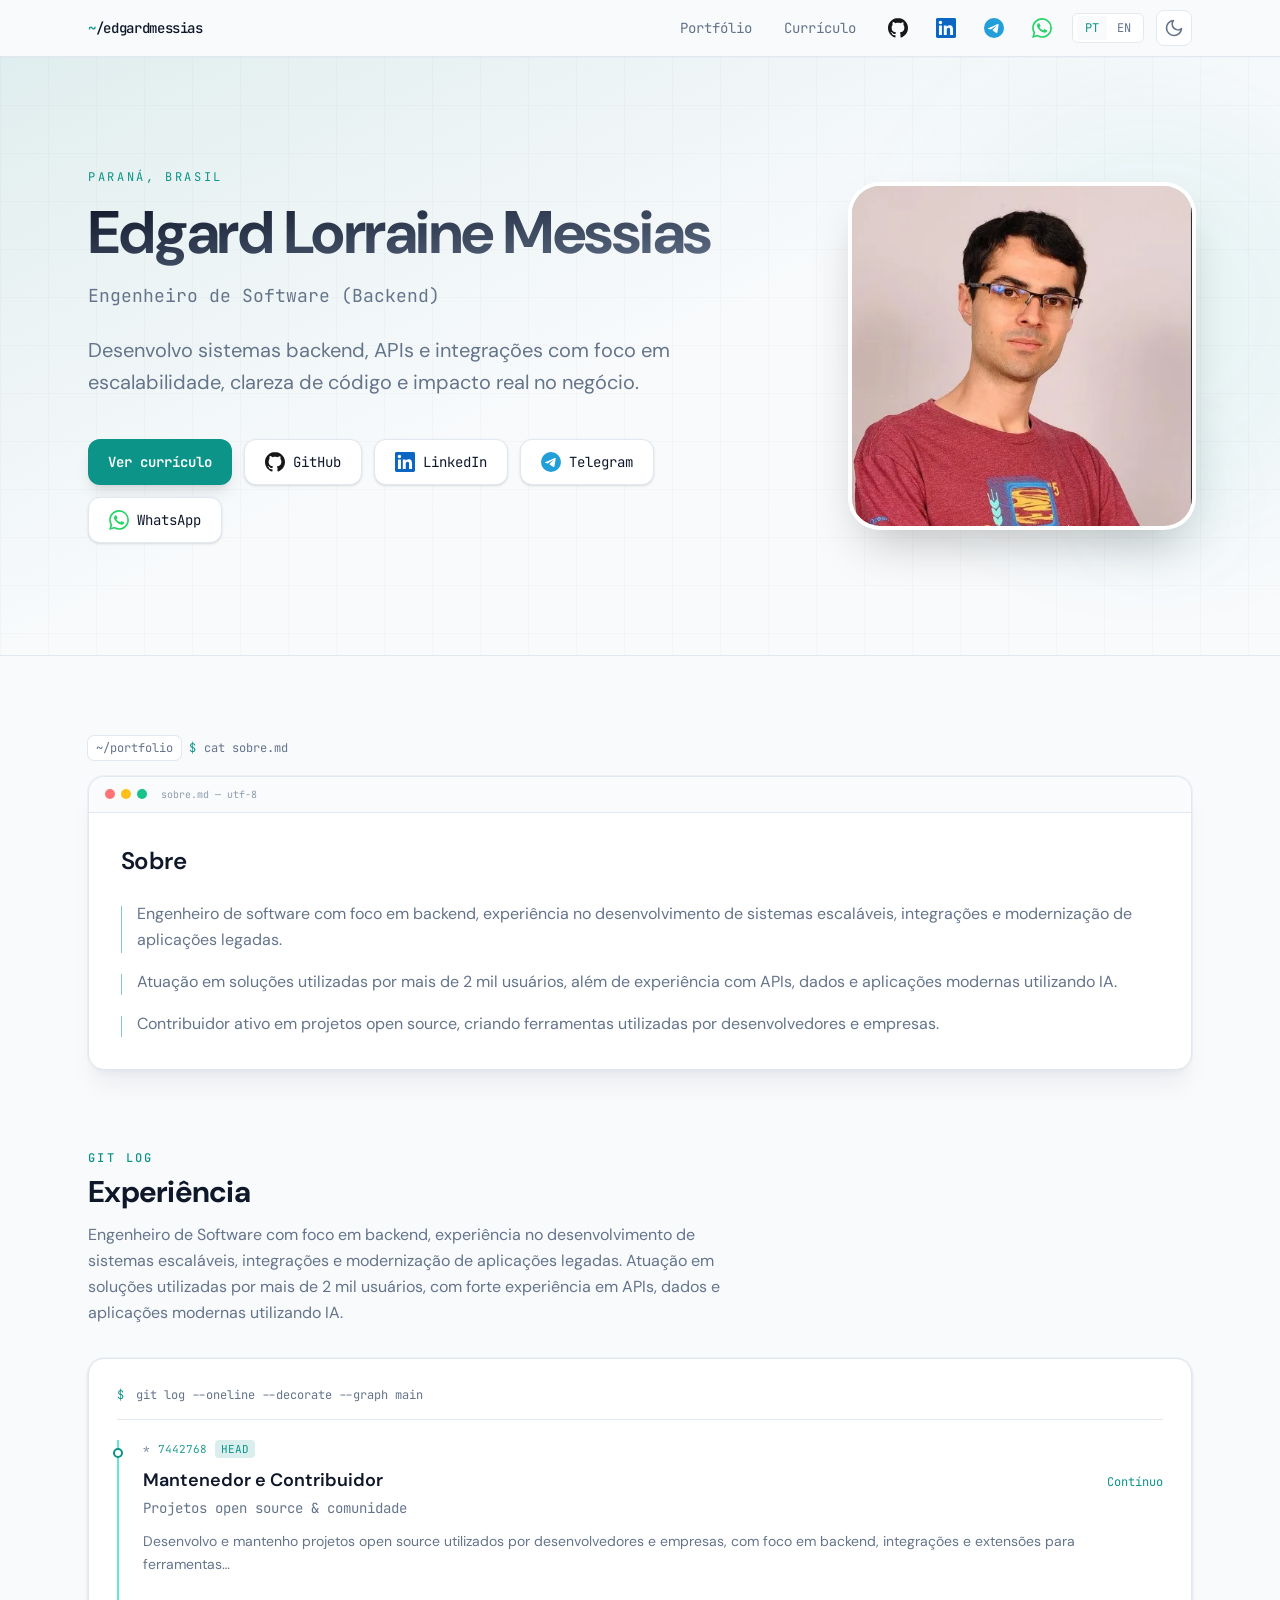
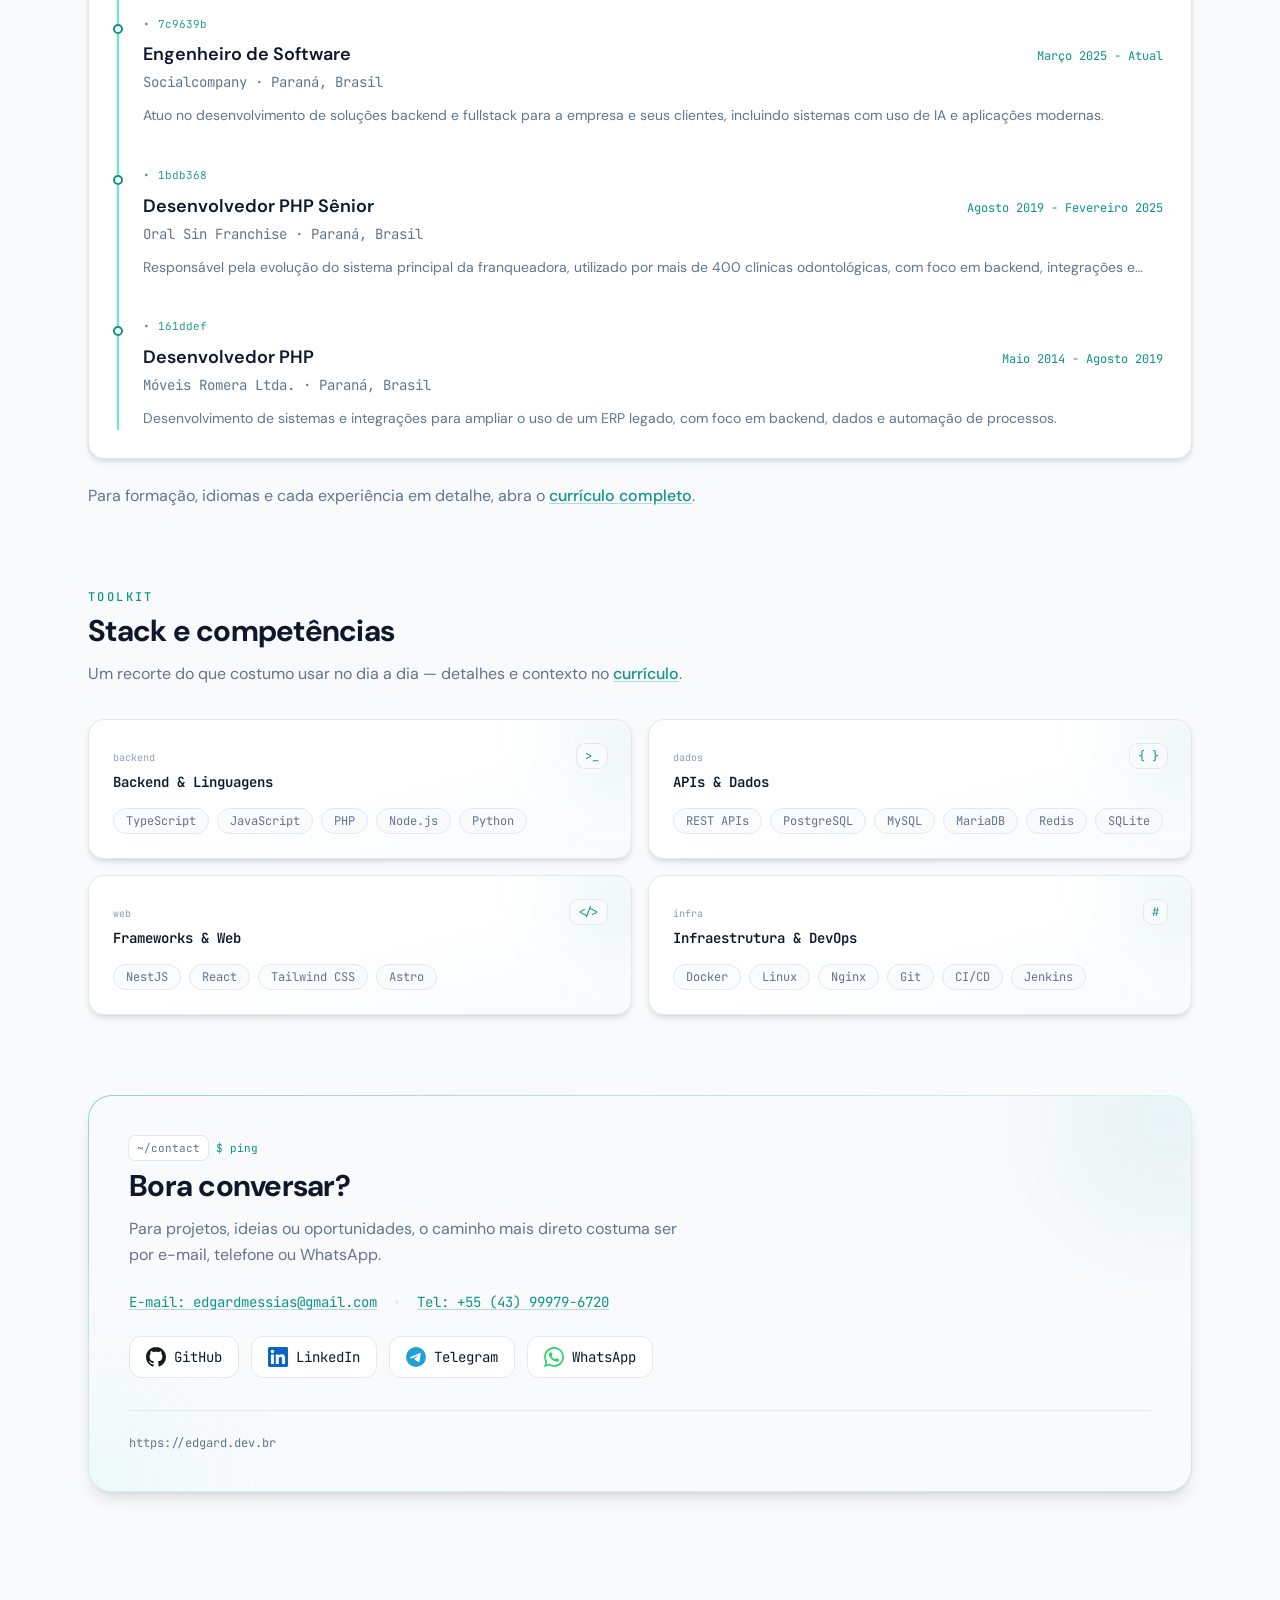
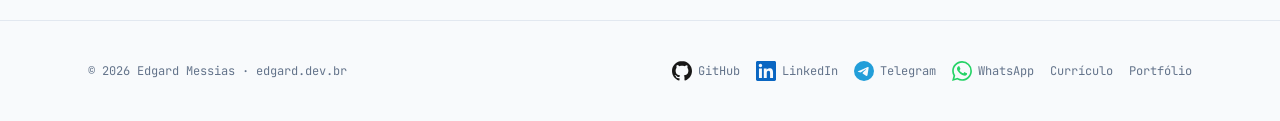
==== commit 10968ee6: "chore: update publish" ====
--- a/index.html
+++ b/index.html
@@ -1,4 +1,4 @@
-<!DOCTYPE html><html lang="pt-BR"> <head><meta charset="UTF-8"><meta name="viewport" content="width=device-width, initial-scale=1"><link rel="icon" type="image/svg+xml" href="/favicon.svg"><link rel="preconnect" href="https://fonts.googleapis.com"><link rel="preconnect" href="https://fonts.gstatic.com" crossorigin><link href="https://fonts.googleapis.com/css2?family=DM+Sans:ital,opsz,wght@0,9..40,400;0,9..40,500;0,9..40,600;0,9..40,700&family=JetBrains+Mono:wght@400;500;600&display=swap" rel="stylesheet"><meta name="generator" content="Astro v6.0.8"><meta name="description" content="Portfólio e currículo de Edgard Messias: engenheiro de software com foco em backend, APIs, integrações e sistemas escaláveis, com experiência em open source e aplicações com IA."><link rel="canonical" href="https://edgard.dev.br/"><meta property="og:type" content="website"><meta property="og:title" content="Edgard Messias — Engenheiro de Software Backend"><meta property="og:description" content="Portfólio e currículo de Edgard Messias: engenheiro de software com foco em backend, APIs, integrações e sistemas escaláveis, com experiência em open source e aplicações com IA."><meta property="og:url" content="https://edgard.dev.br/"><meta property="og:locale" content="pt_BR"><meta property="og:image" content="https://edgard.dev.br/favicon.svg"><meta name="twitter:card" content="summary_large_image"><meta name="twitter:title" content="Edgard Messias — Engenheiro de Software Backend"><meta name="twitter:description" content="Portfólio e currículo de Edgard Messias: engenheiro de software com foco em backend, APIs, integrações e sistemas escaláveis, com experiência em open source e aplicações com IA."><title>Edgard Messias — Engenheiro de Software Backend</title><script type="text/partytown" src="https://www.googletagmanager.com/gtag/js?id=G-X4WJZYFZR1"></script><script type="text/partytown">(function(){const measurementId = "G-X4WJZYFZR1";
+<!DOCTYPE html><html lang="pt-BR"> <head><meta charset="UTF-8"><meta name="viewport" content="width=device-width, initial-scale=1"><link rel="icon" type="image/svg+xml" href="/favicon.svg"><link rel="preconnect" href="https://fonts.googleapis.com"><link rel="preconnect" href="https://fonts.gstatic.com" crossorigin><link href="https://fonts.googleapis.com/css2?family=DM+Sans:ital,opsz,wght@0,9..40,400;0,9..40,500;0,9..40,600;0,9..40,700&family=JetBrains+Mono:wght@400;500;600&display=swap" rel="stylesheet"><meta name="generator" content="Astro v6.0.8"><meta name="description" content="Portfólio e currículo de Edgard Messias: engenheiro de software com foco em backend, APIs, integrações e sistemas escaláveis, com experiência em open source e aplicações com IA."><link rel="canonical" href="https://edgard.dev.br/"><link rel="alternate" hreflang="pt-BR" href="https://edgard.dev.br/"><link rel="alternate" hreflang="en" href="https://edgard.dev.br/en/"><link rel="alternate" hreflang="x-default" href="https://edgard.dev.br/"><meta property="og:type" content="website"><meta property="og:title" content="Edgard Messias — Engenheiro de Software Backend"><meta property="og:description" content="Portfólio e currículo de Edgard Messias: engenheiro de software com foco em backend, APIs, integrações e sistemas escaláveis, com experiência em open source e aplicações com IA."><meta property="og:url" content="https://edgard.dev.br/"><meta property="og:locale" content="pt_BR"><meta property="og:locale:alternate" content="en_US"><meta property="og:image" content="https://edgard.dev.br/favicon.svg"><meta name="twitter:card" content="summary_large_image"><meta name="twitter:title" content="Edgard Messias — Engenheiro de Software Backend"><meta name="twitter:description" content="Portfólio e currículo de Edgard Messias: engenheiro de software com foco em backend, APIs, integrações e sistemas escaláveis, com experiência em open source e aplicações com IA."><title>Edgard Messias — Engenheiro de Software Backend</title><script type="text/partytown" src="https://www.googletagmanager.com/gtag/js?id=G-X4WJZYFZR1"></script><script type="text/partytown">(function(){const measurementId = "G-X4WJZYFZR1";
 
         window.dataLayer = window.dataLayer || [];
         function gtag() {
@@ -18,18 +18,31 @@
               : matchMedia("(prefers-color-scheme: dark)").matches;
         document.documentElement.classList.toggle("dark", dark);
       })();
-    </script><link rel="stylesheet" href="/_astro/Layout.Domzd3_T.css"><script>!(function(w,p,f,c){if(!window.crossOriginIsolated && !navigator.serviceWorker) return;c=w[p]=Object.assign(w[p]||{},{"lib":"/~partytown/","debug":false});c[f]=(c[f]||[]).concat(["dataLayer.push","gtag"])})(window,'partytown','forward');/* Partytown 0.11.2 - MIT QwikDev */
-const t={preserveBehavior:!1},e=e=>{if("string"==typeof e)return[e,t];const[n,r=t]=e;return[n,{...t,...r}]},n=Object.freeze((t=>{const e=new Set;let n=[];do{Object.getOwnPropertyNames(n).forEach((t=>{"function"==typeof n[t]&&e.add(t)}))}while((n=Object.getPrototypeOf(n))!==Object.prototype);return Array.from(e)})());!function(t,r,o,i,a,s,c,l,d,p,u=t,f){function h(){f||(f=1,"/"==(c=(s.lib||"/~partytown/")+(s.debug?"debug/":""))[0]&&(d=r.querySelectorAll('script[type="text/partytown"]'),i!=t?i.dispatchEvent(new CustomEvent("pt1",{detail:t})):(l=setTimeout(v,(null==s?void 0:s.fallbackTimeout)||1e4),r.addEventListener("pt0",w),a?y(1):o.serviceWorker?o.serviceWorker.register(c+(s.swPath||"partytown-sw.js"),{scope:c}).then((function(t){t.active?y():t.installing&&t.installing.addEventListener("statechange",(function(t){"activated"==t.target.state&&y()}))}),console.error):v())))}function y(e){p=r.createElement(e?"script":"iframe"),t._pttab=Date.now(),e||(p.style.display="block",p.style.width="0",p.style.height="0",p.style.border="0",p.style.visibility="hidden",p.setAttribute("aria-hidden",!0)),p.src=c+"partytown-"+(e?"atomics.js?v=0.11.2":"sandbox-sw.html?"+t._pttab),r.querySelector(s.sandboxParent||"body").appendChild(p)}function v(n,o){for(w(),i==t&&(s.forward||[]).map((function(n){const[r]=e(n);delete t[r.split(".")[0]]})),n=0;n<d.length;n++)(o=r.createElement("script")).innerHTML=d[n].innerHTML,o.nonce=s.nonce,r.head.appendChild(o);p&&p.parentNode.removeChild(p)}function w(){clearTimeout(l)}s=t.partytown||{},i==t&&(s.forward||[]).map((function(r){const[o,{preserveBehavior:i}]=e(r);u=t,o.split(".").map((function(e,r,o){var a;u=u[o[r]]=r+1<o.length?u[o[r]]||(a=o[r+1],n.includes(a)?[]:{}):(()=>{let e=null;if(i){const{methodOrProperty:n,thisObject:r}=((t,e)=>{let n=t;for(let t=0;t<e.length-1;t+=1)n=n[e[t]];return{thisObject:n,methodOrProperty:e.length>0?n[e[e.length-1]]:void 0}})(t,o);"function"==typeof n&&(e=(...t)=>n.apply(r,...t))}return function(){let n;return e&&(n=e(arguments)),(t._ptf=t._ptf||[]).push(o,arguments),n}})()}))})),"complete"==r.readyState?h():(t.addEventListener("DOMContentLoaded",h),t.addEventListener("load",h))}(window,document,navigator,top,window.crossOriginIsolated);;(e=>{e.addEventListener("astro:before-swap",e=>{let r=document.body.querySelector("iframe[src*='/~partytown/']");if(r)e.newDocument.body.append(r)})})(document);</script></head> <body class="flex min-h-screen flex-col bg-[var(--background)] text-[var(--foreground)] antialiased"> <header class="site-header sticky top-0 z-50 border-b border-(--border) bg-(--background)/90 backdrop-blur-md"> <div class="mx-auto flex h-14 max-w-6xl items-center justify-between gap-4 px-4 sm:px-6"> <a href="/" class="font-mono text-sm font-medium tracking-tight text-(--foreground) hover:text-(--accent)"> <span class="text-(--accent)">~</span>/edgardmessias </a> <nav class="flex items-center gap-1 sm:gap-2" aria-label="Main navigation"> <a href="/portfolio" class="rounded-md px-3 py-2 font-mono text-xs sm:text-sm transition text-(--foreground-muted) hover:bg-(--surface) hover:text-(--foreground)"> Portfólio </a><a href="/resume" class="rounded-md px-3 py-2 font-mono text-xs sm:text-sm transition text-(--foreground-muted) hover:bg-(--surface) hover:text-(--foreground)"> Currículo </a> <a href="https://github.com/edgardmessias" target="_blank" rel="noopener noreferrer" title="GitHub" aria-label="GitHub" class="inline-flex items-center rounded-md px-2 py-2 font-mono text-xs text-(--foreground-muted) transition hover:bg-(--surface) hover:text-(--foreground) sm:text-sm"> <span class="social-icon inline-flex shrink-0 [&#38;_svg]:h-5 [&#38;_svg]:w-5" style="--social-fill-light: #181717; --social-fill-dark: #e6edf3;" aria-hidden="true" data-astro-cid-v6thz4ju><svg xmlns="http://www.w3.org/2000/svg" viewBox="0 0 24 24" fill="none" aria-hidden="true">
+    </script><link rel="stylesheet" href="/_astro/alternates.BWQXmtKR.css">
+<style>@media print{@page{margin:6mm 8mm;size:A4}body.resume-print{color-scheme:light;print-color-adjust:exact;-webkit-print-color-adjust:exact;background:#fff!important;color:#0f172a!important;--background: #ffffff;--foreground: #0f172a;--foreground-muted: #475569;--surface: #f1f5f9;--border: #cbd5e1;--accent: #0d9488;--accent-muted: #2dd4bf}body.resume-print .site-header,body.resume-print .site-footer{display:none!important}body.resume-print main{padding-top:0!important}body.resume-print .resume-shell{max-width:100%!important;padding:0!important;font-size:7.1pt;line-height:1.22}body.resume-print .resume-hero-photo{box-shadow:none!important;border:1px solid #cbd5e1!important;width:50px!important;height:50px!important;max-width:50px!important;max-height:50px!important;border-radius:6px!important}body.resume-print .resume-header{margin-bottom:.35rem!important;padding-bottom:.35rem!important;gap:.5rem!important;flex-direction:row!important;align-items:flex-start!important}body.resume-print section.resume-section{margin-bottom:.35rem!important;scroll-margin:0!important}body.resume-print section.resume-section>h2{margin-bottom:.2rem!important;padding-bottom:.15rem!important;font-size:6.85pt!important;letter-spacing:.12em!important}body.resume-print section.resume-section>div{gap:.15rem!important}body.resume-print .resume-shell h1{font-size:13.65pt!important;line-height:1.1!important;margin:0!important}body.resume-print .resume-shell h3{font-size:8.4pt!important;line-height:1.15!important;margin:0!important}body.resume-print .resume-shell p{margin-top:.15rem!important;margin-bottom:0!important}body.resume-print .resume-shell .font-mono{font-size:inherit!important}body.resume-print .resume-shell .space-y-10>*+*{margin-top:.35rem!important}body.resume-print .resume-shell .space-y-2>*+*{margin-top:.1rem!important}body.resume-print .resume-shell .space-y-1>*+*{margin-top:.08rem!important}body.resume-print .resume-shell .mt-6,body.resume-print .resume-shell .mt-3{margin-top:.2rem!important}body.resume-print .resume-shell ul.list-disc{margin-top:.15rem!important;padding-left:.9rem!important;font-size:6.85pt!important}body.resume-print .resume-shell .grid.gap-8{gap:.35rem!important}body.resume-print .resume-shell .flex.flex-wrap.gap-2{gap:.15rem!important}body.resume-print .resume-shell span.inline-block.rounded-md{padding:.05rem .25rem!important;font-size:6.3pt!important;line-height:1.2!important}body.resume-print .resume-experience-item{break-inside:auto;page-break-inside:auto}body.resume-print a[href^=http]:after{content:" (" attr(href) ")";font-size:.65em;font-weight:400;color:#64748b;word-break:break-all}body.resume-print a[href^="/"]:after{content:none!important}}
+body.fahhh-no-chrome-404:before{content:"";position:fixed;inset:0;z-index:0;pointer-events:none;background:linear-gradient(135deg,color-mix(in srgb,var(--accent) 12%,transparent),var(--background) 55%,var(--background));opacity:1}body.fahhh-no-chrome-404:after{content:"";position:fixed;inset:0;z-index:0;pointer-events:none;opacity:.35;background-image:linear-gradient(var(--grid) 1px,transparent 1px),linear-gradient(90deg,var(--grid) 1px,transparent 1px);background-size:48px 48px}html.dark body.fahhh-no-chrome-404:before{background:linear-gradient(135deg,color-mix(in srgb,var(--accent) 18%,transparent),var(--background) 55%,var(--background))}html.dark body.fahhh-no-chrome-404:after{opacity:.9}@keyframes fahhh-pop{0%{transform:translateY(4px) scale(.95);opacity:0;filter:saturate(1)}30%{transform:translateY(0) scale(1.06);opacity:1;filter:saturate(1.2)}60%{transform:translateY(0) scale(1.02);opacity:1}to{transform:translateY(0) scale(1);opacity:1;filter:saturate(1)}}@keyframes fahhh-glitch{0%{transform:translateZ(0)}18%{transform:translate3d(-1px,0,0)}36%{transform:translate3d(1px,0,0)}55%{transform:translate3d(-.5px,0,0)}to{transform:translateZ(0)}}#fahhhReveal[data-astro-cid-zetdm5md].is-visible{opacity:1;scale:1;animation:fahhh-pop .52s ease-out}#fahhhReveal[data-astro-cid-zetdm5md].is-visible #fahhhRevealText[data-astro-cid-zetdm5md]{animation:fahhh-glitch .72s ease-out}
+</style><script>!(function(w,p,f,c){if(!window.crossOriginIsolated && !navigator.serviceWorker) return;c=w[p]=Object.assign(w[p]||{},{"lib":"/~partytown/","debug":false});c[f]=(c[f]||[]).concat(["dataLayer.push","gtag"])})(window,'partytown','forward');/* Partytown 0.11.2 - MIT QwikDev */
+const t={preserveBehavior:!1},e=e=>{if("string"==typeof e)return[e,t];const[n,r=t]=e;return[n,{...t,...r}]},n=Object.freeze((t=>{const e=new Set;let n=[];do{Object.getOwnPropertyNames(n).forEach((t=>{"function"==typeof n[t]&&e.add(t)}))}while((n=Object.getPrototypeOf(n))!==Object.prototype);return Array.from(e)})());!function(t,r,o,i,a,s,c,l,d,p,u=t,f){function h(){f||(f=1,"/"==(c=(s.lib||"/~partytown/")+(s.debug?"debug/":""))[0]&&(d=r.querySelectorAll('script[type="text/partytown"]'),i!=t?i.dispatchEvent(new CustomEvent("pt1",{detail:t})):(l=setTimeout(v,(null==s?void 0:s.fallbackTimeout)||1e4),r.addEventListener("pt0",w),a?y(1):o.serviceWorker?o.serviceWorker.register(c+(s.swPath||"partytown-sw.js"),{scope:c}).then((function(t){t.active?y():t.installing&&t.installing.addEventListener("statechange",(function(t){"activated"==t.target.state&&y()}))}),console.error):v())))}function y(e){p=r.createElement(e?"script":"iframe"),t._pttab=Date.now(),e||(p.style.display="block",p.style.width="0",p.style.height="0",p.style.border="0",p.style.visibility="hidden",p.setAttribute("aria-hidden",!0)),p.src=c+"partytown-"+(e?"atomics.js?v=0.11.2":"sandbox-sw.html?"+t._pttab),r.querySelector(s.sandboxParent||"body").appendChild(p)}function v(n,o){for(w(),i==t&&(s.forward||[]).map((function(n){const[r]=e(n);delete t[r.split(".")[0]]})),n=0;n<d.length;n++)(o=r.createElement("script")).innerHTML=d[n].innerHTML,o.nonce=s.nonce,r.head.appendChild(o);p&&p.parentNode.removeChild(p)}function w(){clearTimeout(l)}s=t.partytown||{},i==t&&(s.forward||[]).map((function(r){const[o,{preserveBehavior:i}]=e(r);u=t,o.split(".").map((function(e,r,o){var a;u=u[o[r]]=r+1<o.length?u[o[r]]||(a=o[r+1],n.includes(a)?[]:{}):(()=>{let e=null;if(i){const{methodOrProperty:n,thisObject:r}=((t,e)=>{let n=t;for(let t=0;t<e.length-1;t+=1)n=n[e[t]];return{thisObject:n,methodOrProperty:e.length>0?n[e[e.length-1]]:void 0}})(t,o);"function"==typeof n&&(e=(...t)=>n.apply(r,...t))}return function(){let n;return e&&(n=e(arguments)),(t._ptf=t._ptf||[]).push(o,arguments),n}})()}))})),"complete"==r.readyState?h():(t.addEventListener("DOMContentLoaded",h),t.addEventListener("load",h))}(window,document,navigator,top,window.crossOriginIsolated);;(e=>{e.addEventListener("astro:before-swap",e=>{let r=document.body.querySelector("iframe[src*='/~partytown/']");if(r)e.newDocument.body.append(r)})})(document);</script></head> <body class="flex min-h-screen flex-col bg-[var(--background)] text-[var(--foreground)] antialiased"> <header class="site-header sticky top-0 z-50 border-b border-(--border) bg-(--background)/90 backdrop-blur-md"> <div class="mx-auto flex h-14 max-w-6xl items-center justify-between gap-3 px-4 sm:px-6"> <a href="/" class="min-w-0 truncate font-mono text-sm font-medium tracking-tight text-(--foreground) hover:text-(--accent)"> <span class="text-(--accent)">~</span>/edgardmessias </a> <nav class="hidden min-w-0 flex-1 items-center justify-end gap-x-2 md:flex md:gap-x-3" aria-label="Navegação principal"> <div class="flex items-center gap-1 lg:gap-2"> <a href="/portfolio/" class="rounded-md px-3 py-2 font-mono text-sm transition text-(--foreground-muted) hover:bg-(--surface) hover:text-(--foreground)"> Portfólio </a><a href="/resume/" class="rounded-md px-3 py-2 font-mono text-sm transition text-(--foreground-muted) hover:bg-(--surface) hover:text-(--foreground)"> Currículo </a> </div> <div class="flex items-center gap-2 lg:gap-2.5 xl:gap-3"> <a href="https://github.com/edgardmessias" target="_blank" rel="noopener noreferrer" title="GitHub" aria-label="GitHub" class="inline-flex items-center rounded-md px-2 py-2 text-(--foreground-muted) transition hover:bg-(--surface) hover:text-(--foreground) focus-visible:outline-2 focus-visible:outline-offset-2 focus-visible:outline-(--accent)"> <span class="social-icon inline-flex shrink-0 [&#38;_svg]:h-5 [&#38;_svg]:w-5" style="--social-fill-light: #181717; --social-fill-dark: #e6edf3;" aria-hidden="true" data-astro-cid-v6thz4ju><svg xmlns="http://www.w3.org/2000/svg" viewBox="0 0 24 24" fill="none" aria-hidden="true">
   <path
     d="M12 0c-6.626 0-12 5.373-12 12 0 5.302 3.438 9.8 8.207 11.387.599.111.793-.261.793-.577v-2.234c-3.338.726-4.033-1.416-4.033-1.416-.546-1.387-1.333-1.756-1.333-1.756-1.089-.745.083-.729.083-.729 1.205.084 1.839 1.237 1.839 1.237 1.07 1.834 2.807 1.304 3.492.997.107-.775.418-1.305.762-1.604-2.665-.305-5.467-1.334-5.467-5.931 0-1.311.469-2.381 1.236-3.221-.124-.303-.535-1.524.117-3.176 0 0 1.008-.322 3.301 1.23.957-.266 1.983-.399 3.003-.404 1.02.005 2.047.138 3 .405 2.291-1.552 3.297-1.23 3.297-1.23.653 1.653.242 2.874.118 3.176.77.84 1.235 1.911 1.235 3.221 0 4.609-2.807 5.624-5.479 5.921.43.372.823 1.102.823 2.222v3.293c0 .319.192.694.801.576 4.765-1.589 8.199-6.086 8.199-11.386 0-6.627-5.373-12-12-12z"
   />
 </svg>
-</span> </a><a href="https://www.linkedin.com/in/edgardmessias/" target="_blank" rel="noopener noreferrer" title="LinkedIn" aria-label="LinkedIn" class="inline-flex items-center rounded-md px-2 py-2 font-mono text-xs text-(--foreground-muted) transition hover:bg-(--surface) hover:text-(--foreground) sm:text-sm"> <span class="social-icon inline-flex shrink-0 [&#38;_svg]:h-5 [&#38;_svg]:w-5" style="--social-fill-light: #0a66c2; --social-fill-dark: #93c5fd;" aria-hidden="true" data-astro-cid-v6thz4ju><svg xmlns="http://www.w3.org/2000/svg" viewBox="0 0 24 24" fill="none" aria-hidden="true">
+</span> </a><a href="https://www.linkedin.com/in/edgardmessias/" target="_blank" rel="noopener noreferrer" title="LinkedIn" aria-label="LinkedIn" class="inline-flex items-center rounded-md px-2 py-2 text-(--foreground-muted) transition hover:bg-(--surface) hover:text-(--foreground) focus-visible:outline-2 focus-visible:outline-offset-2 focus-visible:outline-(--accent)"> <span class="social-icon inline-flex shrink-0 [&#38;_svg]:h-5 [&#38;_svg]:w-5" style="--social-fill-light: #0a66c2; --social-fill-dark: #93c5fd;" aria-hidden="true" data-astro-cid-v6thz4ju><svg xmlns="http://www.w3.org/2000/svg" viewBox="0 0 24 24" fill="none" aria-hidden="true">
   <path
     d="M20.447 20.452h-3.554v-5.569c0-1.328-.027-3.037-1.852-3.037-1.853 0-2.136 1.445-2.136 2.939v5.667H9.351V9h3.414v1.561h.046c.477-.9 1.637-1.85 3.37-1.85 3.601 0 4.267 2.37 4.267 5.455v6.286zM5.337 7.433c-1.144 0-2.063-.926-2.063-2.065 0-1.138.92-2.063 2.063-2.063 1.14 0 2.064.925 2.063 2.063 0 1.139-.925 2.065-2.063 2.065zm1.782 13.019H3.555V9h3.564v11.452zM22.225 0H1.771C.792 0 0 .774 0 1.729v20.542C0 23.227.792 24 1.771 24h20.451C23.2 24 24 23.227 24 22.271V1.729C24 .774 23.2 0 22.222 0h.003z"
   />
 </svg>
-</span> </a><a href="https://wa.me/5543999796720" target="_blank" rel="noopener noreferrer" title="WhatsApp" aria-label="WhatsApp" class="inline-flex items-center rounded-md px-2 py-2 font-mono text-xs text-(--foreground-muted) transition hover:bg-(--surface) hover:text-(--foreground) sm:text-sm"> <span class="social-icon inline-flex shrink-0 [&#38;_svg]:h-5 [&#38;_svg]:w-5" style="--social-fill-light: #25D366; --social-fill-dark: #128C7E;" aria-hidden="true" data-astro-cid-v6thz4ju><svg
+</span> </a><a href="https://t.me/edgardmessias" target="_blank" rel="noopener noreferrer" title="Telegram" aria-label="Telegram" class="inline-flex items-center rounded-md px-2 py-2 text-(--foreground-muted) transition hover:bg-(--surface) hover:text-(--foreground) focus-visible:outline-2 focus-visible:outline-offset-2 focus-visible:outline-(--accent)"> <span class="social-icon inline-flex shrink-0 [&#38;_svg]:h-5 [&#38;_svg]:w-5" style="--social-fill-light: #229ED9; --social-fill-dark: #67c8f0;" aria-hidden="true" data-astro-cid-v6thz4ju><svg
+  xmlns="http://www.w3.org/2000/svg"
+  viewBox="0 0 24 24"
+  fill="none"
+  aria-hidden="true"
+>
+  <path
+    d="M11.944 0A12 12 0 0 0 0 12a12 12 0 0 0 12 12 12 12 0 0 0 12-12A12 12 0 0 0 12 0a12 12 0 0 0-.056 0zm4.962 7.224c.1-.002.321.023.465.14a.506.506 0 0 1 .171.325c.016.093.036.306.02.472-.18 1.898-.962 6.502-1.36 8.627-.168.9-.499 1.201-.82 1.23-.696.065-1.225-.46-1.9-.902-1.056-.693-1.653-1.124-2.678-1.8-1.185-.78-.417-1.21.258-1.91.177-.184 3.247-2.977 3.307-3.23.007-.032.014-.15-.056-.212s-.174-.041-.249-.024c-.106.024-1.793 1.14-5.061 3.345-.48.33-.913.49-1.302.48-.428-.008-1.252-.241-1.865-.44-.752-.245-1.349-.374-1.297-.789.027-.216.325-.437.893-.663 3.498-1.524 5.83-2.529 6.998-3.014 3.332-1.386 4.025-1.627 4.476-1.635z"
+  />
+</svg>
+</span> </a><a href="https://wa.me/5543999796720" target="_blank" rel="noopener noreferrer" title="WhatsApp" aria-label="WhatsApp" class="inline-flex items-center rounded-md px-2 py-2 text-(--foreground-muted) transition hover:bg-(--surface) hover:text-(--foreground) focus-visible:outline-2 focus-visible:outline-offset-2 focus-visible:outline-(--accent)"> <span class="social-icon inline-flex shrink-0 [&#38;_svg]:h-5 [&#38;_svg]:w-5" style="--social-fill-light: #25D366; --social-fill-dark: #128C7E;" aria-hidden="true" data-astro-cid-v6thz4ju><svg
   xmlns="http://www.w3.org/2000/svg"
   viewBox="0 0 24 24"
   fill="none"
@@ -39,9 +52,7 @@
     d="M17.472 14.382c-.297-.149-1.758-.867-2.03-.967-.273-.099-.471-.148-.67.15-.197.297-.767.966-.94 1.164-.173.199-.347.223-.644.075-.297-.15-1.255-.463-2.39-1.475-.883-.788-1.48-1.761-1.653-2.059-.173-.297-.018-.458.13-.606.134-.133.298-.347.446-.52.149-.174.198-.298.298-.497.099-.198.05-.371-.025-.52-.075-.149-.669-1.612-.916-2.207-.242-.579-.487-.5-.669-.51-.173-.008-.371-.01-.57-.01-.198 0-.52.074-.792.372-.272.297-1.04 1.016-1.04 2.479 0 1.462 1.065 2.875 1.213 3.074.149.198 2.096 3.2 5.077 4.487.709.306 1.262.489 1.694.625.712.227 1.36.195 1.871.118.571-.085 1.758-.719 2.006-1.413.248-.694.248-1.289.173-1.413-.074-.124-.272-.198-.57-.347m-5.421 7.403h-.004a9.87 9.87 0 01-5.031-1.378l-.361-.214-3.741.982.998-3.648-.235-.374a9.86 9.86 0 01-1.51-5.26c.001-5.45 4.436-9.884 9.888-9.884 2.64 0 5.122 1.03 6.988 2.898a9.825 9.825 0 012.893 6.994c-.003 5.45-4.437 9.884-9.885 9.884m8.413-18.297A11.815 11.815 0 0012.05 0C5.495 0 .16 5.335.157 11.892c0 2.096.547 4.142 1.588 5.945L.057 24l6.305-1.654a11.882 11.882 0 005.683 1.448h.005c6.554 0 11.89-5.335 11.893-11.893a11.821 11.821 0 00-3.48-8.413Z"
   />
 </svg>
-</span> </a> <style>astro-island,astro-slot,astro-static-slot{display:contents}</style><script>(()=>{var e=async t=>{await(await t())()};(self.Astro||(self.Astro={})).load=e;window.dispatchEvent(new Event("astro:load"));})();</script><script>(()=>{var A=Object.defineProperty;var g=(i,o,a)=>o in i?A(i,o,{enumerable:!0,configurable:!0,writable:!0,value:a}):i[o]=a;var d=(i,o,a)=>g(i,typeof o!="symbol"?o+"":o,a);{let i={0:t=>m(t),1:t=>a(t),2:t=>new RegExp(t),3:t=>new Date(t),4:t=>new Map(a(t)),5:t=>new Set(a(t)),6:t=>BigInt(t),7:t=>new URL(t),8:t=>new Uint8Array(t),9:t=>new Uint16Array(t),10:t=>new Uint32Array(t),11:t=>Number.POSITIVE_INFINITY*t},o=t=>{let[l,e]=t;return l in i?i[l](e):void 0},a=t=>t.map(o),m=t=>typeof t!="object"||t===null?t:Object.fromEntries(Object.entries(t).map(([l,e])=>[l,o(e)]));class y extends HTMLElement{constructor(){super(...arguments);d(this,"Component");d(this,"hydrator");d(this,"hydrate",async()=>{var b;if(!this.hydrator||!this.isConnected)return;let e=(b=this.parentElement)==null?void 0:b.closest("astro-island[ssr]");if(e){e.addEventListener("astro:hydrate",this.hydrate,{once:!0});return}let c=this.querySelectorAll("astro-slot"),n={},h=this.querySelectorAll("template[data-astro-template]");for(let r of h){let s=r.closest(this.tagName);s!=null&&s.isSameNode(this)&&(n[r.getAttribute("data-astro-template")||"default"]=r.innerHTML,r.remove())}for(let r of c){let s=r.closest(this.tagName);s!=null&&s.isSameNode(this)&&(n[r.getAttribute("name")||"default"]=r.innerHTML)}let p;try{p=this.hasAttribute("props")?m(JSON.parse(this.getAttribute("props"))):{}}catch(r){let s=this.getAttribute("component-url")||"<unknown>",v=this.getAttribute("component-export");throw v&&(s+=` (export ${v})`),console.error(`[hydrate] Error parsing props for component ${s}`,this.getAttribute("props"),r),r}let u;await this.hydrator(this)(this.Component,p,n,{client:this.getAttribute("client")}),this.removeAttribute("ssr"),this.dispatchEvent(new CustomEvent("astro:hydrate"))});d(this,"unmount",()=>{this.isConnected||this.dispatchEvent(new CustomEvent("astro:unmount"))})}disconnectedCallback(){document.removeEventListener("astro:after-swap",this.unmount),document.addEventListener("astro:after-swap",this.unmount,{once:!0})}connectedCallback(){if(!this.hasAttribute("await-children")||document.readyState==="interactive"||document.readyState==="complete")this.childrenConnectedCallback();else{let e=()=>{document.removeEventListener("DOMContentLoaded",e),c.disconnect(),this.childrenConnectedCallback()},c=new MutationObserver(()=>{var n;((n=this.lastChild)==null?void 0:n.nodeType)===Node.COMMENT_NODE&&this.lastChild.nodeValue==="astro:end"&&(this.lastChild.remove(),e())});c.observe(this,{childList:!0}),document.addEventListener("DOMContentLoaded",e)}}async childrenConnectedCallback(){let e=this.getAttribute("before-hydration-url");e&&await import(e),this.start()}async start(){let e=JSON.parse(this.getAttribute("opts")),c=this.getAttribute("client");if(Astro[c]===void 0){window.addEventListener(`astro:${c}`,()=>this.start(),{once:!0});return}try{await Astro[c](async()=>{let n=this.getAttribute("renderer-url"),[h,{default:p}]=await Promise.all([import(this.getAttribute("component-url")),n?import(n):()=>()=>{}]),u=this.getAttribute("component-export")||"default";if(!u.includes("."))this.Component=h[u];else{this.Component=h;for(let f of u.split("."))this.Component=this.Component[f]}return this.hydrator=p,this.hydrate},e,this)}catch(n){console.error(`[astro-island] Error hydrating ${this.getAttribute("component-url")}`,n)}}attributeChangedCallback(){this.hydrate()}}d(y,"observedAttributes",["props"]),customElements.get("astro-island")||customElements.define("astro-island",y)}})();</script><astro-island uid="Z2oOAcN" prefix="r1" component-url="/_astro/ThemeToggle.wwAcBxL6.js" component-export="ThemeToggle" renderer-url="/_astro/client.DIQWfPlE.js" props="{}" ssr client="load" opts="{&quot;name&quot;:&quot;ThemeToggle&quot;,&quot;value&quot;:true}" await-children><button type="button" class="inline-flex h-9 w-9 shrink-0 items-center justify-center rounded-lg border border-[var(--border)] bg-[var(--surface)] text-[var(--foreground-muted)] transition hover:border-[var(--accent)] hover:text-[var(--foreground)]" aria-label="Switch to light theme" title="Light theme"><svg width="20" height="20" viewBox="0 0 24 24" fill="none" stroke="currentColor" stroke-width="2" stroke-linecap="round" stroke-linejoin="round" aria-hidden="true"><circle cx="12" cy="12" r="4"></circle><path d="M12 2v2M12 20v2M4.93 4.93l1.41 1.41M17.66 17.66l1.41 1.41M2 12h2M20 12h2M6.34 17.66l-1.41 1.41M19.07 4.93l-1.41 1.41"></path></svg></button><!--astro:end--></astro-island> </nav> </div> </header> <main class="flex-1 w-full">  <section class="relative overflow-hidden border-b border-[var(--border)]"> <div class="pointer-events-none absolute inset-0 bg-gradient-to-br from-[var(--accent)]/[0.12] via-[var(--background)] to-[var(--background)] dark:from-[var(--accent)]/[0.18] dark:via-[var(--background)] dark:to-[var(--background)]" aria-hidden="true"></div> <div class="pointer-events-none absolute inset-0 opacity-35 dark:opacity-90" style="background-image: linear-gradient(var(--grid) 1px, transparent 1px), linear-gradient(90deg, var(--grid) 1px, transparent 1px); background-size: 48px 48px;" aria-hidden="true"></div> <div class="pointer-events-none absolute -right-20 top-[42%] h-[min(72vw,420px)] w-[min(72vw,420px)] -translate-y-1/2 rounded-full bg-[var(--accent)]/[0.06] blur-3xl dark:bg-[var(--accent)]/[0.08]" aria-hidden="true"></div> <div class="relative mx-auto max-w-6xl px-4 py-16 sm:px-6 sm:py-24 lg:py-28"> <div class="grid items-center gap-12 lg:grid-cols-[minmax(0,1fr)_min(36vw,380px)] lg:gap-14 xl:gap-20"> <div class="order-2 max-w-2xl lg:order-1"> <p class="mb-4 font-mono text-xs uppercase tracking-[0.22em] text-[var(--accent)]"> Paraná, Brasil </p> <h1 class="text-balance bg-gradient-to-br from-[var(--foreground)] to-[var(--foreground-muted)] bg-clip-text font-sans text-4xl font-bold tracking-tight text-transparent sm:text-5xl lg:text-6xl lg:leading-[1.08]"> Edgard Lorraine Messias </h1> <p class="mt-4 font-mono text-base text-[var(--foreground-muted)] sm:text-lg"> Engenheiro de Software (Backend) </p> <p class="mt-6 text-pretty text-lg leading-relaxed text-[var(--foreground-muted)] sm:text-xl"> Desenvolvo sistemas backend, APIs e integrações com foco em escalabilidade, clareza de código e impacto real no negócio. </p> <div class="mt-10 flex flex-wrap gap-3"> <a href="/resume" class="inline-flex items-center rounded-xl bg-[var(--accent)] px-5 py-3 font-mono text-sm font-semibold text-white shadow-lg shadow-[var(--accent)]/25 transition hover:opacity-90">
-Ver currículo
-</a> <a href="https://github.com/edgardmessias" target="_blank" rel="noopener noreferrer" class="inline-flex items-center gap-2 rounded-xl border border-[var(--border)] bg-[var(--surface)] px-5 py-3 font-mono text-sm text-[var(--foreground)] shadow-sm transition hover:border-[var(--accent)] hover:shadow-md" title="GitHub" aria-label="GitHub"> <span class="social-icon inline-flex shrink-0 [&#38;_svg]:h-5 [&#38;_svg]:w-5" style="--social-fill-light: #181717; --social-fill-dark: #e6edf3;" aria-hidden="true" data-astro-cid-v6thz4ju><svg xmlns="http://www.w3.org/2000/svg" viewBox="0 0 24 24" fill="none" aria-hidden="true">
+</span> </a> </div> </nav> <div class="flex shrink-0 items-center gap-2 md:gap-3"> <div class="flex items-center gap-0.5 rounded-md border border-(--border) bg-(--surface) px-1 py-0.5 font-mono text-[11px] sm:text-xs" role="group" aria-label="Idioma"> <a href="/" class="rounded px-2 py-1 transition bg-(--background) text-(--accent)" hreflang="pt-BR" lang="pt-BR"> PT </a> <a href="/en/" class="rounded px-2 py-1 transition text-(--foreground-muted) hover:text-(--foreground)" hreflang="en" lang="en"> EN </a> </div> <style>astro-island,astro-slot,astro-static-slot{display:contents}</style><script>(()=>{var e=async t=>{await(await t())()};(self.Astro||(self.Astro={})).load=e;window.dispatchEvent(new Event("astro:load"));})();</script><script>(()=>{var A=Object.defineProperty;var g=(i,o,a)=>o in i?A(i,o,{enumerable:!0,configurable:!0,writable:!0,value:a}):i[o]=a;var d=(i,o,a)=>g(i,typeof o!="symbol"?o+"":o,a);{let i={0:t=>m(t),1:t=>a(t),2:t=>new RegExp(t),3:t=>new Date(t),4:t=>new Map(a(t)),5:t=>new Set(a(t)),6:t=>BigInt(t),7:t=>new URL(t),8:t=>new Uint8Array(t),9:t=>new Uint16Array(t),10:t=>new Uint32Array(t),11:t=>Number.POSITIVE_INFINITY*t},o=t=>{let[l,e]=t;return l in i?i[l](e):void 0},a=t=>t.map(o),m=t=>typeof t!="object"||t===null?t:Object.fromEntries(Object.entries(t).map(([l,e])=>[l,o(e)]));class y extends HTMLElement{constructor(){super(...arguments);d(this,"Component");d(this,"hydrator");d(this,"hydrate",async()=>{var b;if(!this.hydrator||!this.isConnected)return;let e=(b=this.parentElement)==null?void 0:b.closest("astro-island[ssr]");if(e){e.addEventListener("astro:hydrate",this.hydrate,{once:!0});return}let c=this.querySelectorAll("astro-slot"),n={},h=this.querySelectorAll("template[data-astro-template]");for(let r of h){let s=r.closest(this.tagName);s!=null&&s.isSameNode(this)&&(n[r.getAttribute("data-astro-template")||"default"]=r.innerHTML,r.remove())}for(let r of c){let s=r.closest(this.tagName);s!=null&&s.isSameNode(this)&&(n[r.getAttribute("name")||"default"]=r.innerHTML)}let p;try{p=this.hasAttribute("props")?m(JSON.parse(this.getAttribute("props"))):{}}catch(r){let s=this.getAttribute("component-url")||"<unknown>",v=this.getAttribute("component-export");throw v&&(s+=` (export ${v})`),console.error(`[hydrate] Error parsing props for component ${s}`,this.getAttribute("props"),r),r}let u;await this.hydrator(this)(this.Component,p,n,{client:this.getAttribute("client")}),this.removeAttribute("ssr"),this.dispatchEvent(new CustomEvent("astro:hydrate"))});d(this,"unmount",()=>{this.isConnected||this.dispatchEvent(new CustomEvent("astro:unmount"))})}disconnectedCallback(){document.removeEventListener("astro:after-swap",this.unmount),document.addEventListener("astro:after-swap",this.unmount,{once:!0})}connectedCallback(){if(!this.hasAttribute("await-children")||document.readyState==="interactive"||document.readyState==="complete")this.childrenConnectedCallback();else{let e=()=>{document.removeEventListener("DOMContentLoaded",e),c.disconnect(),this.childrenConnectedCallback()},c=new MutationObserver(()=>{var n;((n=this.lastChild)==null?void 0:n.nodeType)===Node.COMMENT_NODE&&this.lastChild.nodeValue==="astro:end"&&(this.lastChild.remove(),e())});c.observe(this,{childList:!0}),document.addEventListener("DOMContentLoaded",e)}}async childrenConnectedCallback(){let e=this.getAttribute("before-hydration-url");e&&await import(e),this.start()}async start(){let e=JSON.parse(this.getAttribute("opts")),c=this.getAttribute("client");if(Astro[c]===void 0){window.addEventListener(`astro:${c}`,()=>this.start(),{once:!0});return}try{await Astro[c](async()=>{let n=this.getAttribute("renderer-url"),[h,{default:p}]=await Promise.all([import(this.getAttribute("component-url")),n?import(n):()=>()=>{}]),u=this.getAttribute("component-export")||"default";if(!u.includes("."))this.Component=h[u];else{this.Component=h;for(let f of u.split("."))this.Component=this.Component[f]}return this.hydrator=p,this.hydrate},e,this)}catch(n){console.error(`[astro-island] Error hydrating ${this.getAttribute("component-url")}`,n)}}attributeChangedCallback(){this.hydrate()}}d(y,"observedAttributes",["props"]),customElements.get("astro-island")||customElements.define("astro-island",y)}})();</script><astro-island uid="Z2oOAcN" prefix="r2" component-url="/_astro/ThemeToggle.BSnPnUox.js" component-export="ThemeToggle" renderer-url="/_astro/client.BGZ31efN.js" props="{}" ssr client="load" opts="{&quot;name&quot;:&quot;ThemeToggle&quot;,&quot;value&quot;:true}" await-children><button type="button" class="inline-flex h-9 w-9 shrink-0 items-center justify-center rounded-lg border border-[var(--border)] bg-[var(--surface)] text-[var(--foreground-muted)] transition hover:border-[var(--accent)] hover:text-[var(--foreground)]" aria-label="Switch to light theme" title="Light theme"><svg width="20" height="20" viewBox="0 0 24 24" fill="none" stroke="currentColor" stroke-width="2" stroke-linecap="round" stroke-linejoin="round" aria-hidden="true"><circle cx="12" cy="12" r="4"></circle><path d="M12 2v2M12 20v2M4.93 4.93l1.41 1.41M17.66 17.66l1.41 1.41M2 12h2M20 12h2M6.34 17.66l-1.41 1.41M19.07 4.93l-1.41 1.41"></path></svg></button><!--astro:end--></astro-island> <astro-island uid="1Q90kD" prefix="r3" component-url="/_astro/HeaderMobileNav.B-neGRrZ.js" component-export="HeaderMobileNav" renderer-url="/_astro/client.BGZ31efN.js" props="{&quot;nav&quot;:[1,[[0,{&quot;href&quot;:[0,&quot;/portfolio/&quot;],&quot;label&quot;:[0,&quot;Portfólio&quot;],&quot;active&quot;:[0,false]}],[0,{&quot;href&quot;:[0,&quot;/resume/&quot;],&quot;label&quot;:[0,&quot;Currículo&quot;],&quot;active&quot;:[0,false]}]]],&quot;social&quot;:[1,[[0,{&quot;href&quot;:[0,&quot;https://github.com/edgardmessias&quot;],&quot;label&quot;:[0,&quot;GitHub&quot;],&quot;svg&quot;:[0,&quot;&lt;svg xmlns=\&quot;http://www.w3.org/2000/svg\&quot; viewBox=\&quot;0 0 24 24\&quot; fill=\&quot;none\&quot; aria-hidden=\&quot;true\&quot;&gt;\n  &lt;path\n    d=\&quot;M12 0c-6.626 0-12 5.373-12 12 0 5.302 3.438 9.8 8.207 11.387.599.111.793-.261.793-.577v-2.234c-3.338.726-4.033-1.416-4.033-1.416-.546-1.387-1.333-1.756-1.333-1.756-1.089-.745.083-.729.083-.729 1.205.084 1.839 1.237 1.839 1.237 1.07 1.834 2.807 1.304 3.492.997.107-.775.418-1.305.762-1.604-2.665-.305-5.467-1.334-5.467-5.931 0-1.311.469-2.381 1.236-3.221-.124-.303-.535-1.524.117-3.176 0 0 1.008-.322 3.301 1.23.957-.266 1.983-.399 3.003-.404 1.02.005 2.047.138 3 .405 2.291-1.552 3.297-1.23 3.297-1.23.653 1.653.242 2.874.118 3.176.77.84 1.235 1.911 1.235 3.221 0 4.609-2.807 5.624-5.479 5.921.43.372.823 1.102.823 2.222v3.293c0 .319.192.694.801.576 4.765-1.589 8.199-6.086 8.199-11.386 0-6.627-5.373-12-12-12z\&quot;\n  /&gt;\n&lt;/svg&gt;\n&quot;],&quot;fillLight&quot;:[0,&quot;#181717&quot;],&quot;fillDark&quot;:[0,&quot;#e6edf3&quot;]}],[0,{&quot;href&quot;:[0,&quot;https://www.linkedin.com/in/edgardmessias/&quot;],&quot;label&quot;:[0,&quot;LinkedIn&quot;],&quot;svg&quot;:[0,&quot;&lt;svg xmlns=\&quot;http://www.w3.org/2000/svg\&quot; viewBox=\&quot;0 0 24 24\&quot; fill=\&quot;none\&quot; aria-hidden=\&quot;true\&quot;&gt;\n  &lt;path\n    d=\&quot;M20.447 20.452h-3.554v-5.569c0-1.328-.027-3.037-1.852-3.037-1.853 0-2.136 1.445-2.136 2.939v5.667H9.351V9h3.414v1.561h.046c.477-.9 1.637-1.85 3.37-1.85 3.601 0 4.267 2.37 4.267 5.455v6.286zM5.337 7.433c-1.144 0-2.063-.926-2.063-2.065 0-1.138.92-2.063 2.063-2.063 1.14 0 2.064.925 2.063 2.063 0 1.139-.925 2.065-2.063 2.065zm1.782 13.019H3.555V9h3.564v11.452zM22.225 0H1.771C.792 0 0 .774 0 1.729v20.542C0 23.227.792 24 1.771 24h20.451C23.2 24 24 23.227 24 22.271V1.729C24 .774 23.2 0 22.222 0h.003z\&quot;\n  /&gt;\n&lt;/svg&gt;\n&quot;],&quot;fillLight&quot;:[0,&quot;#0a66c2&quot;],&quot;fillDark&quot;:[0,&quot;#93c5fd&quot;]}],[0,{&quot;href&quot;:[0,&quot;https://t.me/edgardmessias&quot;],&quot;label&quot;:[0,&quot;Telegram&quot;],&quot;svg&quot;:[0,&quot;&lt;svg\n  xmlns=\&quot;http://www.w3.org/2000/svg\&quot;\n  viewBox=\&quot;0 0 24 24\&quot;\n  fill=\&quot;none\&quot;\n  aria-hidden=\&quot;true\&quot;\n&gt;\n  &lt;path\n    d=\&quot;M11.944 0A12 12 0 0 0 0 12a12 12 0 0 0 12 12 12 12 0 0 0 12-12A12 12 0 0 0 12 0a12 12 0 0 0-.056 0zm4.962 7.224c.1-.002.321.023.465.14a.506.506 0 0 1 .171.325c.016.093.036.306.02.472-.18 1.898-.962 6.502-1.36 8.627-.168.9-.499 1.201-.82 1.23-.696.065-1.225-.46-1.9-.902-1.056-.693-1.653-1.124-2.678-1.8-1.185-.78-.417-1.21.258-1.91.177-.184 3.247-2.977 3.307-3.23.007-.032.014-.15-.056-.212s-.174-.041-.249-.024c-.106.024-1.793 1.14-5.061 3.345-.48.33-.913.49-1.302.48-.428-.008-1.252-.241-1.865-.44-.752-.245-1.349-.374-1.297-.789.027-.216.325-.437.893-.663 3.498-1.524 5.83-2.529 6.998-3.014 3.332-1.386 4.025-1.627 4.476-1.635z\&quot;\n  /&gt;\n&lt;/svg&gt;\n&quot;],&quot;fillLight&quot;:[0,&quot;#229ED9&quot;],&quot;fillDark&quot;:[0,&quot;#67c8f0&quot;]}],[0,{&quot;href&quot;:[0,&quot;https://wa.me/5543999796720&quot;],&quot;label&quot;:[0,&quot;WhatsApp&quot;],&quot;svg&quot;:[0,&quot;&lt;svg\n  xmlns=\&quot;http://www.w3.org/2000/svg\&quot;\n  viewBox=\&quot;0 0 24 24\&quot;\n  fill=\&quot;none\&quot;\n  aria-hidden=\&quot;true\&quot;\n&gt;\n  &lt;path\n    d=\&quot;M17.472 14.382c-.297-.149-1.758-.867-2.03-.967-.273-.099-.471-.148-.67.15-.197.297-.767.966-.94 1.164-.173.199-.347.223-.644.075-.297-.15-1.255-.463-2.39-1.475-.883-.788-1.48-1.761-1.653-2.059-.173-.297-.018-.458.13-.606.134-.133.298-.347.446-.52.149-.174.198-.298.298-.497.099-.198.05-.371-.025-.52-.075-.149-.669-1.612-.916-2.207-.242-.579-.487-.5-.669-.51-.173-.008-.371-.01-.57-.01-.198 0-.52.074-.792.372-.272.297-1.04 1.016-1.04 2.479 0 1.462 1.065 2.875 1.213 3.074.149.198 2.096 3.2 5.077 4.487.709.306 1.262.489 1.694.625.712.227 1.36.195 1.871.118.571-.085 1.758-.719 2.006-1.413.248-.694.248-1.289.173-1.413-.074-.124-.272-.198-.57-.347m-5.421 7.403h-.004a9.87 9.87 0 01-5.031-1.378l-.361-.214-3.741.982.998-3.648-.235-.374a9.86 9.86 0 01-1.51-5.26c.001-5.45 4.436-9.884 9.888-9.884 2.64 0 5.122 1.03 6.988 2.898a9.825 9.825 0 012.893 6.994c-.003 5.45-4.437 9.884-9.885 9.884m8.413-18.297A11.815 11.815 0 0012.05 0C5.495 0 .16 5.335.157 11.892c0 2.096.547 4.142 1.588 5.945L.057 24l6.305-1.654a11.882 11.882 0 005.683 1.448h.005c6.554 0 11.89-5.335 11.893-11.893a11.821 11.821 0 00-3.48-8.413Z\&quot;\n  /&gt;\n&lt;/svg&gt;\n&quot;],&quot;fillLight&quot;:[0,&quot;#25D366&quot;],&quot;fillDark&quot;:[0,&quot;#128C7E&quot;]}]]],&quot;openLabel&quot;:[0,&quot;Abrir menu&quot;],&quot;closeLabel&quot;:[0,&quot;Fechar menu&quot;],&quot;menuLabel&quot;:[0,&quot;Menu do site&quot;],&quot;socialHeading&quot;:[0,&quot;Redes sociais&quot;]}" ssr client="load" opts="{&quot;name&quot;:&quot;HeaderMobileNav&quot;,&quot;value&quot;:true}" await-children><button type="button" class="inline-flex h-10 w-10 shrink-0 items-center justify-center rounded-lg border border-(--border) bg-(--surface) text-(--foreground-muted) transition hover:border-(--accent) hover:text-(--foreground) focus-visible:outline-2 focus-visible:outline-offset-2 focus-visible:outline-(--accent) md:hidden" aria-expanded="false" aria-controls="_r3R_0_" aria-label="Abrir menu"><svg width="22" height="22" viewBox="0 0 24 24" fill="none" stroke="currentColor" stroke-width="2" stroke-linecap="round" aria-hidden="true" class="transition-transform duration-200"><path d="M4 7h16"></path><path d="M4 12h16"></path><path d="M4 17h16"></path></svg></button><!--astro:end--></astro-island> </div> </div> </header> <main class="flex-1 w-full">  <section class="relative overflow-hidden border-b border-[var(--border)]"> <div class="pointer-events-none absolute inset-0 bg-gradient-to-br from-[var(--accent)]/[0.12] via-[var(--background)] to-[var(--background)] dark:from-[var(--accent)]/[0.18] dark:via-[var(--background)] dark:to-[var(--background)]" aria-hidden="true"></div> <div class="pointer-events-none absolute inset-0 opacity-35 dark:opacity-90" style="background-image: linear-gradient(var(--grid) 1px, transparent 1px), linear-gradient(90deg, var(--grid) 1px, transparent 1px); background-size: 48px 48px;" aria-hidden="true"></div> <div class="pointer-events-none absolute -right-20 top-[42%] h-[min(72vw,420px)] w-[min(72vw,420px)] -translate-y-1/2 rounded-full bg-[var(--accent)]/[0.06] blur-3xl dark:bg-[var(--accent)]/[0.08]" aria-hidden="true"></div> <div class="relative mx-auto max-w-6xl px-4 py-16 sm:px-6 sm:py-24 lg:py-28"> <div class="grid items-center gap-12 lg:grid-cols-[minmax(0,1fr)_min(36vw,380px)] lg:gap-14 xl:gap-20"> <div class="order-2 max-w-2xl lg:order-1"> <p class="mb-4 font-mono text-xs uppercase tracking-[0.22em] text-[var(--accent)]"> Paraná, Brasil </p> <h1 class="text-balance bg-gradient-to-br from-[var(--foreground)] to-[var(--foreground-muted)] bg-clip-text font-sans text-4xl font-bold tracking-tight text-transparent sm:text-5xl lg:text-6xl lg:leading-[1.08]"> Edgard Lorraine Messias </h1> <p class="mt-4 font-mono text-base text-[var(--foreground-muted)] sm:text-lg"> Engenheiro de Software (Backend) </p> <p class="mt-6 text-pretty text-lg leading-relaxed text-[var(--foreground-muted)] sm:text-xl"> Desenvolvo sistemas backend, APIs e integrações com foco em escalabilidade, clareza de código e impacto real no negócio. </p> <div class="mt-10 flex flex-wrap gap-3"> <a href="/resume/" class="inline-flex items-center rounded-xl bg-[var(--accent)] px-5 py-3 font-mono text-sm font-semibold text-white shadow-lg shadow-[var(--accent)]/25 transition hover:opacity-90"> Ver currículo </a> <a href="https://github.com/edgardmessias" target="_blank" rel="noopener noreferrer" class="inline-flex items-center gap-2 rounded-xl border border-[var(--border)] bg-[var(--surface)] px-5 py-3 font-mono text-sm text-[var(--foreground)] shadow-sm transition hover:border-[var(--accent)] hover:shadow-md" title="GitHub" aria-label="GitHub"> <span class="social-icon inline-flex shrink-0 [&#38;_svg]:h-5 [&#38;_svg]:w-5" style="--social-fill-light: #181717; --social-fill-dark: #e6edf3;" aria-hidden="true" data-astro-cid-v6thz4ju><svg xmlns="http://www.w3.org/2000/svg" viewBox="0 0 24 24" fill="none" aria-hidden="true">
   <path
     d="M12 0c-6.626 0-12 5.373-12 12 0 5.302 3.438 9.8 8.207 11.387.599.111.793-.261.793-.577v-2.234c-3.338.726-4.033-1.416-4.033-1.416-.546-1.387-1.333-1.756-1.333-1.756-1.089-.745.083-.729.083-.729 1.205.084 1.839 1.237 1.839 1.237 1.07 1.834 2.807 1.304 3.492.997.107-.775.418-1.305.762-1.604-2.665-.305-5.467-1.334-5.467-5.931 0-1.311.469-2.381 1.236-3.221-.124-.303-.535-1.524.117-3.176 0 0 1.008-.322 3.301 1.23.957-.266 1.983-.399 3.003-.404 1.02.005 2.047.138 3 .405 2.291-1.552 3.297-1.23 3.297-1.23.653 1.653.242 2.874.118 3.176.77.84 1.235 1.911 1.235 3.221 0 4.609-2.807 5.624-5.479 5.921.43.372.823 1.102.823 2.222v3.293c0 .319.192.694.801.576 4.765-1.589 8.199-6.086 8.199-11.386 0-6.627-5.373-12-12-12z"
   />
@@ -51,7 +62,17 @@
     d="M20.447 20.452h-3.554v-5.569c0-1.328-.027-3.037-1.852-3.037-1.853 0-2.136 1.445-2.136 2.939v5.667H9.351V9h3.414v1.561h.046c.477-.9 1.637-1.85 3.37-1.85 3.601 0 4.267 2.37 4.267 5.455v6.286zM5.337 7.433c-1.144 0-2.063-.926-2.063-2.065 0-1.138.92-2.063 2.063-2.063 1.14 0 2.064.925 2.063 2.063 0 1.139-.925 2.065-2.063 2.065zm1.782 13.019H3.555V9h3.564v11.452zM22.225 0H1.771C.792 0 0 .774 0 1.729v20.542C0 23.227.792 24 1.771 24h20.451C23.2 24 24 23.227 24 22.271V1.729C24 .774 23.2 0 22.222 0h.003z"
   />
 </svg>
-</span> LinkedIn </a><a href="https://wa.me/5543999796720" target="_blank" rel="noopener noreferrer" class="inline-flex items-center gap-2 rounded-xl border border-[var(--border)] bg-[var(--surface)] px-5 py-3 font-mono text-sm text-[var(--foreground)] shadow-sm transition hover:border-[var(--accent)] hover:shadow-md" title="WhatsApp" aria-label="WhatsApp"> <span class="social-icon inline-flex shrink-0 [&#38;_svg]:h-5 [&#38;_svg]:w-5" style="--social-fill-light: #25D366; --social-fill-dark: #128C7E;" aria-hidden="true" data-astro-cid-v6thz4ju><svg
+</span> LinkedIn </a><a href="https://t.me/edgardmessias" target="_blank" rel="noopener noreferrer" class="inline-flex items-center gap-2 rounded-xl border border-[var(--border)] bg-[var(--surface)] px-5 py-3 font-mono text-sm text-[var(--foreground)] shadow-sm transition hover:border-[var(--accent)] hover:shadow-md" title="Telegram" aria-label="Telegram"> <span class="social-icon inline-flex shrink-0 [&#38;_svg]:h-5 [&#38;_svg]:w-5" style="--social-fill-light: #229ED9; --social-fill-dark: #67c8f0;" aria-hidden="true" data-astro-cid-v6thz4ju><svg
+  xmlns="http://www.w3.org/2000/svg"
+  viewBox="0 0 24 24"
+  fill="none"
+  aria-hidden="true"
+>
+  <path
+    d="M11.944 0A12 12 0 0 0 0 12a12 12 0 0 0 12 12 12 12 0 0 0 12-12A12 12 0 0 0 12 0a12 12 0 0 0-.056 0zm4.962 7.224c.1-.002.321.023.465.14a.506.506 0 0 1 .171.325c.016.093.036.306.02.472-.18 1.898-.962 6.502-1.36 8.627-.168.9-.499 1.201-.82 1.23-.696.065-1.225-.46-1.9-.902-1.056-.693-1.653-1.124-2.678-1.8-1.185-.78-.417-1.21.258-1.91.177-.184 3.247-2.977 3.307-3.23.007-.032.014-.15-.056-.212s-.174-.041-.249-.024c-.106.024-1.793 1.14-5.061 3.345-.48.33-.913.49-1.302.48-.428-.008-1.252-.241-1.865-.44-.752-.245-1.349-.374-1.297-.789.027-.216.325-.437.893-.663 3.498-1.524 5.83-2.529 6.998-3.014 3.332-1.386 4.025-1.627 4.476-1.635z"
+  />
+</svg>
+</span> Telegram </a><a href="https://wa.me/5543999796720" target="_blank" rel="noopener noreferrer" class="inline-flex items-center gap-2 rounded-xl border border-[var(--border)] bg-[var(--surface)] px-5 py-3 font-mono text-sm text-[var(--foreground)] shadow-sm transition hover:border-[var(--accent)] hover:shadow-md" title="WhatsApp" aria-label="WhatsApp"> <span class="social-icon inline-flex shrink-0 [&#38;_svg]:h-5 [&#38;_svg]:w-5" style="--social-fill-light: #25D366; --social-fill-dark: #128C7E;" aria-hidden="true" data-astro-cid-v6thz4ju><svg
   xmlns="http://www.w3.org/2000/svg"
   viewBox="0 0 24 24"
   fill="none"
@@ -61,30 +82,11 @@
     d="M17.472 14.382c-.297-.149-1.758-.867-2.03-.967-.273-.099-.471-.148-.67.15-.197.297-.767.966-.94 1.164-.173.199-.347.223-.644.075-.297-.15-1.255-.463-2.39-1.475-.883-.788-1.48-1.761-1.653-2.059-.173-.297-.018-.458.13-.606.134-.133.298-.347.446-.52.149-.174.198-.298.298-.497.099-.198.05-.371-.025-.52-.075-.149-.669-1.612-.916-2.207-.242-.579-.487-.5-.669-.51-.173-.008-.371-.01-.57-.01-.198 0-.52.074-.792.372-.272.297-1.04 1.016-1.04 2.479 0 1.462 1.065 2.875 1.213 3.074.149.198 2.096 3.2 5.077 4.487.709.306 1.262.489 1.694.625.712.227 1.36.195 1.871.118.571-.085 1.758-.719 2.006-1.413.248-.694.248-1.289.173-1.413-.074-.124-.272-.198-.57-.347m-5.421 7.403h-.004a9.87 9.87 0 01-5.031-1.378l-.361-.214-3.741.982.998-3.648-.235-.374a9.86 9.86 0 01-1.51-5.26c.001-5.45 4.436-9.884 9.888-9.884 2.64 0 5.122 1.03 6.988 2.898a9.825 9.825 0 012.893 6.994c-.003 5.45-4.437 9.884-9.885 9.884m8.413-18.297A11.815 11.815 0 0012.05 0C5.495 0 .16 5.335.157 11.892c0 2.096.547 4.142 1.588 5.945L.057 24l6.305-1.654a11.882 11.882 0 005.683 1.448h.005c6.554 0 11.89-5.335 11.893-11.893a11.821 11.821 0 00-3.48-8.413Z"
   />
 </svg>
-</span> WhatsApp </a> </div> </div> <div class="order-1 flex justify-center lg:order-2 lg:justify-end lg:pl-4"> <div class="relative w-full max-w-[min(100%,340px)]"> <div class="absolute -inset-0.5 rounded-[2rem] bg-gradient-to-br from-[var(--accent)]/50 via-[var(--accent-muted)]/30 to-transparent opacity-80 dark:opacity-100" aria-hidden="true"></div> <div class="absolute -bottom-2 -right-2 h-20 w-20 rounded-full bg-[var(--accent)]/10 blur-2xl dark:bg-[var(--accent)]/15" aria-hidden="true"></div> <img src="/_astro/profile.DBG-z5mM_CG5PR.webp" alt="Portrait of Edgard Lorraine Messias" loading="eager" fetchpriority="high" sizes="(min-width: 1024px) 380px, min(85vw, 340px)" decoding="async" width="480" height="480" class="relative aspect-square w-full rounded-[1.75rem] object-cover shadow-2xl ring-4 ring-[var(--surface)]"> </div> </div> </div> </div> </section> <div class="relative mx-auto max-w-6xl px-4 pb-24 pt-14 sm:px-6 sm:pb-32 sm:pt-20"> <section id="sobre" class="relative scroll-mt-28" aria-labelledby="home-sobre-heading"> <div class="mb-4 flex flex-wrap items-center gap-2 font-mono text-[11px] text-[var(--foreground-muted)] sm:text-xs"> <span class="rounded-md bg-[var(--surface)] px-2 py-1 ring-1 ring-[var(--border)]">~/portfolio</span> <span class="text-[var(--accent)]">$</span> <span class="text-[var(--foreground-muted)]">cat sobre.md</span> </div> <div class="relative overflow-hidden rounded-2xl border border-[var(--border)] bg-[var(--surface)] shadow-xl shadow-slate-900/5 ring-1 ring-[var(--border)]/50 dark:shadow-black/30"> <div class="flex items-center gap-1.5 border-b border-[var(--border)] bg-[var(--background)]/80 px-4 py-2.5"> <span class="h-2.5 w-2.5 rounded-full bg-red-400/90" aria-hidden></span> <span class="h-2.5 w-2.5 rounded-full bg-amber-400/90" aria-hidden></span> <span class="h-2.5 w-2.5 rounded-full bg-emerald-500/90" aria-hidden></span> <span class="ml-2 font-mono text-[10px] text-[var(--foreground-muted)] opacity-70">sobre.md — utf-8</span> </div> <div class="relative p-6 sm:p-8"> <h2 id="home-sobre-heading" class="mb-6 font-sans text-xl font-semibold tracking-tight text-[var(--foreground)] sm:text-2xl">
-Sobre
-</h2> <div class="space-y-4 text-base leading-relaxed text-[var(--foreground-muted)]"> <p class="relative pl-4 before:absolute before:left-0 before:top-[0.35em] before:h-[calc(100%-0.35em)] before:w-px before:bg-[var(--accent)]/50 before:content-['']"> Engenheiro de software com foco em backend, experiência no desenvolvimento de sistemas escaláveis, integrações e modernização de aplicações legadas. </p><p class="relative pl-4 before:absolute before:left-0 before:top-[0.35em] before:h-[calc(100%-0.35em)] before:w-px before:bg-[var(--accent)]/50 before:content-['']"> Atuação em soluções utilizadas por mais de 2 mil usuários, além de experiência com APIs, dados e aplicações modernas utilizando IA. </p><p class="relative pl-4 before:absolute before:left-0 before:top-[0.35em] before:h-[calc(100%-0.35em)] before:w-px before:bg-[var(--accent)]/50 before:content-['']"> Contribuidor ativo em projetos open source, criando ferramentas utilizadas por desenvolvedores e empresas. </p> </div> </div> </div> </section> <section id="experiencia" class="relative mt-20 scroll-mt-28" aria-labelledby="home-experiencia-heading"> <div class="mb-8 max-w-2xl"> <p class="mb-2 font-mono text-xs font-medium uppercase tracking-[0.2em] text-[var(--accent)]">
-git log
-</p> <h2 id="home-experiencia-heading" class="font-sans text-2xl font-bold tracking-tight text-[var(--foreground)] sm:text-3xl">
-Experiência
-</h2> <p class="mt-3 text-pretty leading-relaxed text-[var(--foreground-muted)]"> Engenheiro de Software com foco em backend, experiência no desenvolvimento de sistemas escaláveis, integrações e modernização de aplicações legadas. Atuação em soluções utilizadas por mais de 2 mil usuários, com forte experiência em APIs, dados e aplicações modernas utilizando IA. </p> </div> <div class="rounded-2xl border border-[var(--border)] bg-[var(--surface)] p-5 shadow-md ring-1 ring-[var(--border)]/50 sm:p-7"> <div class="mb-5 flex flex-wrap items-baseline gap-x-3 gap-y-1 border-b border-[var(--border)] pb-4 font-mono text-[11px] text-[var(--foreground-muted)] sm:text-xs" aria-hidden="true"> <span class="text-[var(--accent)]">$</span> <span class="text-[var(--foreground-muted)]">git log --oneline --decorate --graph main</span> </div> <!-- Single left border = continuous trunk (git log --graph style) --> <ul class="relative border-l-2 border-[var(--accent-muted)] pl-5 sm:pl-6"> <li class="relative pb-10 last:pb-0"> <span class="absolute left-[calc(-1.25rem-1px)] top-2 h-2.5 w-2.5 -translate-x-1/2 rounded-full border-2 border-[var(--accent)] bg-[var(--surface)] sm:left-[calc(-1.5rem-1px)]" aria-hidden="true"></span> <div class="flex flex-wrap items-baseline gap-x-2 gap-y-1" aria-hidden="true"> <span class="font-mono text-[10px] text-[var(--foreground-muted)]/90 sm:text-[11px]"> * </span> <span class="font-mono text-[10px] text-[var(--accent)]/90 sm:text-[11px]"> 7442768 </span> <span class="rounded bg-[var(--accent)]/15 px-1.5 py-px font-mono text-[10px] text-[var(--accent)] sm:text-[11px]">
+</span> WhatsApp </a> </div> </div> <div class="order-1 flex justify-center lg:order-2 lg:justify-end lg:pl-4"> <div class="relative w-full max-w-[min(100%,340px)]"> <div class="absolute -inset-0.5 rounded-[2rem] bg-gradient-to-br from-[var(--accent)]/50 via-[var(--accent-muted)]/30 to-transparent opacity-80 dark:opacity-100" aria-hidden="true"></div> <div class="absolute -bottom-2 -right-2 h-20 w-20 rounded-full bg-[var(--accent)]/10 blur-2xl dark:bg-[var(--accent)]/15" aria-hidden="true"></div> <img src="/_astro/profile.DBG-z5mM_CG5PR.webp" alt="Retrato de Edgard Lorraine Messias" loading="eager" fetchpriority="high" sizes="(min-width: 1024px) 380px, min(85vw, 340px)" decoding="async" width="480" height="480" class="relative aspect-square w-full rounded-[1.75rem] object-cover shadow-2xl ring-4 ring-[var(--surface)]"> </div> </div> </div> </div> </section> <div class="relative mx-auto max-w-6xl px-4 pb-24 pt-14 sm:px-6 sm:pb-32 sm:pt-20"> <section id="sobre" class="relative scroll-mt-28" aria-labelledby="home-sobre-heading"> <div class="mb-4 flex flex-wrap items-center gap-2 font-mono text-[11px] text-[var(--foreground-muted)] sm:text-xs"> <span class="rounded-md bg-[var(--surface)] px-2 py-1 ring-1 ring-[var(--border)]">~/portfolio</span> <span class="text-[var(--accent)]">$</span> <span class="text-[var(--foreground-muted)]">cat sobre.md</span> </div> <div class="relative overflow-hidden rounded-2xl border border-[var(--border)] bg-[var(--surface)] shadow-xl shadow-slate-900/5 ring-1 ring-[var(--border)]/50 dark:shadow-black/30"> <div class="flex items-center gap-1.5 border-b border-[var(--border)] bg-[var(--background)]/80 px-4 py-2.5"> <span class="h-2.5 w-2.5 rounded-full bg-red-400/90" aria-hidden></span> <span class="h-2.5 w-2.5 rounded-full bg-amber-400/90" aria-hidden></span> <span class="h-2.5 w-2.5 rounded-full bg-emerald-500/90" aria-hidden></span> <span class="ml-2 font-mono text-[10px] text-[var(--foreground-muted)] opacity-70">sobre.md — utf-8</span> </div> <div class="relative p-6 sm:p-8"> <h2 id="home-sobre-heading" class="mb-6 font-sans text-xl font-semibold tracking-tight text-[var(--foreground)] sm:text-2xl"> Sobre </h2> <div class="space-y-4 text-base leading-relaxed text-[var(--foreground-muted)]"> <p class="relative pl-4 before:absolute before:left-0 before:top-[0.35em] before:h-[calc(100%-0.35em)] before:w-px before:bg-[var(--accent)]/50 before:content-['']"> Engenheiro de software com foco em backend, experiência no desenvolvimento de sistemas escaláveis, integrações e modernização de aplicações legadas. </p><p class="relative pl-4 before:absolute before:left-0 before:top-[0.35em] before:h-[calc(100%-0.35em)] before:w-px before:bg-[var(--accent)]/50 before:content-['']"> Atuação em soluções utilizadas por mais de 2 mil usuários, além de experiência com APIs, dados e aplicações modernas utilizando IA. </p><p class="relative pl-4 before:absolute before:left-0 before:top-[0.35em] before:h-[calc(100%-0.35em)] before:w-px before:bg-[var(--accent)]/50 before:content-['']"> Contribuidor ativo em projetos open source, criando ferramentas utilizadas por desenvolvedores e empresas. </p> </div> </div> </div> </section> <section id="experiencia" class="relative mt-20 scroll-mt-28" aria-labelledby="home-experiencia-heading"> <div class="mb-8 max-w-2xl"> <p class="mb-2 font-mono text-xs font-medium uppercase tracking-[0.2em] text-[var(--accent)]"> git log </p> <h2 id="home-experiencia-heading" class="font-sans text-2xl font-bold tracking-tight text-[var(--foreground)] sm:text-3xl"> Experiência </h2> <p class="mt-3 text-pretty leading-relaxed text-[var(--foreground-muted)]"> Engenheiro de Software com foco em backend, experiência no desenvolvimento de sistemas escaláveis, integrações e modernização de aplicações legadas. Atuação em soluções utilizadas por mais de 2 mil usuários, com forte experiência em APIs, dados e aplicações modernas utilizando IA. </p> </div> <div class="rounded-2xl border border-[var(--border)] bg-[var(--surface)] p-5 shadow-md ring-1 ring-[var(--border)]/50 sm:p-7"> <div class="mb-5 flex flex-wrap items-baseline gap-x-3 gap-y-1 border-b border-[var(--border)] pb-4 font-mono text-[11px] text-[var(--foreground-muted)] sm:text-xs" aria-hidden="true"> <span class="text-[var(--accent)]">$</span> <span class="text-[var(--foreground-muted)]">git log --oneline --decorate --graph main</span> </div> <!-- Single left border = continuous trunk (git log --graph style) --> <ul class="relative border-l-2 border-[var(--accent-muted)] pl-5 sm:pl-6"> <li class="relative pb-10 last:pb-0"> <span class="absolute left-[calc(-1.25rem-1px)] top-2 h-2.5 w-2.5 -translate-x-1/2 rounded-full border-2 border-[var(--accent)] bg-[var(--surface)] sm:left-[calc(-1.5rem-1px)]" aria-hidden="true"></span> <div class="flex flex-wrap items-baseline gap-x-2 gap-y-1" aria-hidden="true"> <span class="font-mono text-[10px] text-[var(--foreground-muted)]/90 sm:text-[11px]"> * </span> <span class="font-mono text-[10px] text-[var(--accent)]/90 sm:text-[11px]"> 7442768 </span> <span class="rounded bg-[var(--accent)]/15 px-1.5 py-px font-mono text-[10px] text-[var(--accent)] sm:text-[11px]">
 HEAD
-</span> </div> <div class="mt-2 flex flex-col gap-1 sm:flex-row sm:items-baseline sm:justify-between sm:gap-4"> <h3 class="font-sans text-base font-semibold text-[var(--foreground)] sm:text-lg"> Mantenedor e Contribuidor </h3> <span class="shrink-0 font-mono text-xs text-[var(--accent)]"> Contínuo </span> </div> <p class="mt-1 font-mono text-sm text-[var(--foreground-muted)]"> Projetos open source &amp; comunidade  </p> <p class="mt-3 text-sm leading-relaxed text-[var(--foreground-muted)]"> Desenvolvo e mantenho projetos open source utilizados por desenvolvedores e empresas, com foco em backend, integrações e extensões para ferramentas… </p> </li><li class="relative pb-10 last:pb-0"> <span class="absolute left-[calc(-1.25rem-1px)] top-2 h-2.5 w-2.5 -translate-x-1/2 rounded-full border-2 border-[var(--accent)] bg-[var(--surface)] sm:left-[calc(-1.5rem-1px)]" aria-hidden="true"></span> <div class="flex flex-wrap items-baseline gap-x-2 gap-y-1" aria-hidden="true"> <span class="font-mono text-[10px] text-[var(--foreground-muted)]/90 sm:text-[11px]"> • </span> <span class="font-mono text-[10px] text-[var(--accent)]/90 sm:text-[11px]"> 7c9639b </span>  </div> <div class="mt-2 flex flex-col gap-1 sm:flex-row sm:items-baseline sm:justify-between sm:gap-4"> <h3 class="font-sans text-base font-semibold text-[var(--foreground)] sm:text-lg"> Engenheiro de Software </h3> <span class="shrink-0 font-mono text-xs text-[var(--accent)]"> Março 2025 - Atual </span> </div> <p class="mt-1 font-mono text-sm text-[var(--foreground-muted)]"> Socialcompany  · Paraná, Brasil </p> <p class="mt-3 text-sm leading-relaxed text-[var(--foreground-muted)]"> Atuo no desenvolvimento de soluções backend e fullstack para a empresa e seus clientes, incluindo sistemas com uso de IA e aplicações modernas. </p> </li><li class="relative pb-10 last:pb-0"> <span class="absolute left-[calc(-1.25rem-1px)] top-2 h-2.5 w-2.5 -translate-x-1/2 rounded-full border-2 border-[var(--accent)] bg-[var(--surface)] sm:left-[calc(-1.5rem-1px)]" aria-hidden="true"></span> <div class="flex flex-wrap items-baseline gap-x-2 gap-y-1" aria-hidden="true"> <span class="font-mono text-[10px] text-[var(--foreground-muted)]/90 sm:text-[11px]"> • </span> <span class="font-mono text-[10px] text-[var(--accent)]/90 sm:text-[11px]"> 1bdb368 </span>  </div> <div class="mt-2 flex flex-col gap-1 sm:flex-row sm:items-baseline sm:justify-between sm:gap-4"> <h3 class="font-sans text-base font-semibold text-[var(--foreground)] sm:text-lg"> Desenvolvedor PHP Sênior </h3> <span class="shrink-0 font-mono text-xs text-[var(--accent)]"> Agosto 2019 - Fevereiro 2025 </span> </div> <p class="mt-1 font-mono text-sm text-[var(--foreground-muted)]"> Oral Sin Franchise  · Paraná, Brasil </p> <p class="mt-3 text-sm leading-relaxed text-[var(--foreground-muted)]"> Responsável pela evolução do sistema principal da franqueadora, utilizado por mais de 400 clínicas odontológicas, com foco em backend, integrações e… </p> </li><li class="relative pb-10 last:pb-0"> <span class="absolute left-[calc(-1.25rem-1px)] top-2 h-2.5 w-2.5 -translate-x-1/2 rounded-full border-2 border-[var(--accent)] bg-[var(--surface)] sm:left-[calc(-1.5rem-1px)]" aria-hidden="true"></span> <div class="flex flex-wrap items-baseline gap-x-2 gap-y-1" aria-hidden="true"> <span class="font-mono text-[10px] text-[var(--foreground-muted)]/90 sm:text-[11px]"> • </span> <span class="font-mono text-[10px] text-[var(--accent)]/90 sm:text-[11px]"> 161ddef </span>  </div> <div class="mt-2 flex flex-col gap-1 sm:flex-row sm:items-baseline sm:justify-between sm:gap-4"> <h3 class="font-sans text-base font-semibold text-[var(--foreground)] sm:text-lg"> Desenvolvedor PHP </h3> <span class="shrink-0 font-mono text-xs text-[var(--accent)]"> Maio 2014 - Agosto 2019 </span> </div> <p class="mt-1 font-mono text-sm text-[var(--foreground-muted)]"> Móveis Romera Ltda.  · Paraná, Brasil </p> <p class="mt-3 text-sm leading-relaxed text-[var(--foreground-muted)]"> Desenvolvimento de sistemas e integrações para ampliar o uso de um ERP legado, com foco em backend, dados e automação de processos. </p> </li> </ul> </div> <p class="mt-6 max-w-2xl text-pretty text-sm leading-relaxed text-[var(--foreground-muted)] sm:text-base">
-Para formação, idiomas e cada experiência em detalhe, abra o  <a href="/resume" class="font-medium text-[var(--accent)] underline decoration-[var(--accent)]/30 underline-offset-2 transition hover:decoration-[var(--accent)]">currículo completo</a>.
-</p> </section> <section id="skills" class="relative mt-20 scroll-mt-28" aria-labelledby="home-skills-heading"> <div class="mb-8 max-w-2xl"> <p class="mb-2 font-mono text-xs font-medium uppercase tracking-[0.2em] text-[var(--accent)]">
-Toolkit
-</p> <h2 id="home-skills-heading" class="font-sans text-2xl font-bold tracking-tight text-[var(--foreground)] sm:text-3xl">
-Stack e competências
-</h2> <p class="mt-3 text-pretty leading-relaxed text-[var(--foreground-muted)]">
-Um recorte do que costumo usar no dia a dia — detalhes e contexto no  <a href="/resume" class="font-medium text-[var(--accent)] underline decoration-[var(--accent)]/30 underline-offset-2 transition hover:decoration-[var(--accent)]">currículo</a>.
-</p> </div> <div class="grid gap-4 sm:grid-cols-2"> <div class="group relative overflow-hidden rounded-2xl border border-[var(--border)] bg-gradient-to-br from-[var(--surface)] via-[var(--surface)] to-[var(--background)] p-5 shadow-md transition duration-300 hover:-translate-y-1 hover:border-[var(--accent)]/35 hover:shadow-lg hover:shadow-[var(--accent)]/5 sm:p-6"> <div class="pointer-events-none absolute -right-8 -top-8 h-24 w-24 rounded-full bg-[var(--accent)]/10 blur-2xl transition group-hover:bg-[var(--accent)]/20" aria-hidden="true"></div> <div class="relative flex items-start justify-between gap-3"> <div> <span class="font-mono text-[10px] text-[var(--foreground-muted)]/70"> backend </span> <h3 class="mt-1 font-mono text-sm font-semibold text-[var(--foreground)]"> Backend &amp; Linguagens </h3> </div> <span class="select-none rounded-lg bg-[var(--background)] px-2 py-1 font-mono text-xs text-[var(--accent)] ring-1 ring-[var(--border)]" aria-hidden="true"> &gt;_ </span> </div> <ul class="relative mt-4 flex flex-wrap gap-2"> <li> <span class="inline-flex items-center rounded-full border border-[var(--border)] bg-[var(--background)]/80 px-3 py-1 font-mono text-[11px] text-[var(--foreground-muted)] transition group-hover:border-[var(--accent)]/25 group-hover:text-[var(--foreground)] sm:text-xs"> TypeScript </span> </li><li> <span class="inline-flex items-center rounded-full border border-[var(--border)] bg-[var(--background)]/80 px-3 py-1 font-mono text-[11px] text-[var(--foreground-muted)] transition group-hover:border-[var(--accent)]/25 group-hover:text-[var(--foreground)] sm:text-xs"> JavaScript </span> </li><li> <span class="inline-flex items-center rounded-full border border-[var(--border)] bg-[var(--background)]/80 px-3 py-1 font-mono text-[11px] text-[var(--foreground-muted)] transition group-hover:border-[var(--accent)]/25 group-hover:text-[var(--foreground)] sm:text-xs"> PHP </span> </li><li> <span class="inline-flex items-center rounded-full border border-[var(--border)] bg-[var(--background)]/80 px-3 py-1 font-mono text-[11px] text-[var(--foreground-muted)] transition group-hover:border-[var(--accent)]/25 group-hover:text-[var(--foreground)] sm:text-xs"> Node.js </span> </li><li> <span class="inline-flex items-center rounded-full border border-[var(--border)] bg-[var(--background)]/80 px-3 py-1 font-mono text-[11px] text-[var(--foreground-muted)] transition group-hover:border-[var(--accent)]/25 group-hover:text-[var(--foreground)] sm:text-xs"> Python </span> </li> </ul> </div><div class="group relative overflow-hidden rounded-2xl border border-[var(--border)] bg-gradient-to-br from-[var(--surface)] via-[var(--surface)] to-[var(--background)] p-5 shadow-md transition duration-300 hover:-translate-y-1 hover:border-[var(--accent)]/35 hover:shadow-lg hover:shadow-[var(--accent)]/5 sm:p-6"> <div class="pointer-events-none absolute -right-8 -top-8 h-24 w-24 rounded-full bg-[var(--accent)]/10 blur-2xl transition group-hover:bg-[var(--accent)]/20" aria-hidden="true"></div> <div class="relative flex items-start justify-between gap-3"> <div> <span class="font-mono text-[10px] text-[var(--foreground-muted)]/70"> dados </span> <h3 class="mt-1 font-mono text-sm font-semibold text-[var(--foreground)]"> APIs &amp; Dados </h3> </div> <span class="select-none rounded-lg bg-[var(--background)] px-2 py-1 font-mono text-xs text-[var(--accent)] ring-1 ring-[var(--border)]" aria-hidden="true"> { } </span> </div> <ul class="relative mt-4 flex flex-wrap gap-2"> <li> <span class="inline-flex items-center rounded-full border border-[var(--border)] bg-[var(--background)]/80 px-3 py-1 font-mono text-[11px] text-[var(--foreground-muted)] transition group-hover:border-[var(--accent)]/25 group-hover:text-[var(--foreground)] sm:text-xs"> REST APIs </span> </li><li> <span class="inline-flex items-center rounded-full border border-[var(--border)] bg-[var(--background)]/80 px-3 py-1 font-mono text-[11px] text-[var(--foreground-muted)] transition group-hover:border-[var(--accent)]/25 group-hover:text-[var(--foreground)] sm:text-xs"> PostgreSQL </span> </li><li> <span class="inline-flex items-center rounded-full border border-[var(--border)] bg-[var(--background)]/80 px-3 py-1 font-mono text-[11px] text-[var(--foreground-muted)] transition group-hover:border-[var(--accent)]/25 group-hover:text-[var(--foreground)] sm:text-xs"> MySQL </span> </li><li> <span class="inline-flex items-center rounded-full border border-[var(--border)] bg-[var(--background)]/80 px-3 py-1 font-mono text-[11px] text-[var(--foreground-muted)] transition group-hover:border-[var(--accent)]/25 group-hover:text-[var(--foreground)] sm:text-xs"> MariaDB </span> </li><li> <span class="inline-flex items-center rounded-full border border-[var(--border)] bg-[var(--background)]/80 px-3 py-1 font-mono text-[11px] text-[var(--foreground-muted)] transition group-hover:border-[var(--accent)]/25 group-hover:text-[var(--foreground)] sm:text-xs"> Redis </span> </li><li> <span class="inline-flex items-center rounded-full border border-[var(--border)] bg-[var(--background)]/80 px-3 py-1 font-mono text-[11px] text-[var(--foreground-muted)] transition group-hover:border-[var(--accent)]/25 group-hover:text-[var(--foreground)] sm:text-xs"> SQLite </span> </li> </ul> </div><div class="group relative overflow-hidden rounded-2xl border border-[var(--border)] bg-gradient-to-br from-[var(--surface)] via-[var(--surface)] to-[var(--background)] p-5 shadow-md transition duration-300 hover:-translate-y-1 hover:border-[var(--accent)]/35 hover:shadow-lg hover:shadow-[var(--accent)]/5 sm:p-6"> <div class="pointer-events-none absolute -right-8 -top-8 h-24 w-24 rounded-full bg-[var(--accent)]/10 blur-2xl transition group-hover:bg-[var(--accent)]/20" aria-hidden="true"></div> <div class="relative flex items-start justify-between gap-3"> <div> <span class="font-mono text-[10px] text-[var(--foreground-muted)]/70"> web </span> <h3 class="mt-1 font-mono text-sm font-semibold text-[var(--foreground)]"> Frameworks &amp; Web </h3> </div> <span class="select-none rounded-lg bg-[var(--background)] px-2 py-1 font-mono text-xs text-[var(--accent)] ring-1 ring-[var(--border)]" aria-hidden="true"> &lt;/&gt; </span> </div> <ul class="relative mt-4 flex flex-wrap gap-2"> <li> <span class="inline-flex items-center rounded-full border border-[var(--border)] bg-[var(--background)]/80 px-3 py-1 font-mono text-[11px] text-[var(--foreground-muted)] transition group-hover:border-[var(--accent)]/25 group-hover:text-[var(--foreground)] sm:text-xs"> NestJS </span> </li><li> <span class="inline-flex items-center rounded-full border border-[var(--border)] bg-[var(--background)]/80 px-3 py-1 font-mono text-[11px] text-[var(--foreground-muted)] transition group-hover:border-[var(--accent)]/25 group-hover:text-[var(--foreground)] sm:text-xs"> React </span> </li><li> <span class="inline-flex items-center rounded-full border border-[var(--border)] bg-[var(--background)]/80 px-3 py-1 font-mono text-[11px] text-[var(--foreground-muted)] transition group-hover:border-[var(--accent)]/25 group-hover:text-[var(--foreground)] sm:text-xs"> Tailwind CSS </span> </li><li> <span class="inline-flex items-center rounded-full border border-[var(--border)] bg-[var(--background)]/80 px-3 py-1 font-mono text-[11px] text-[var(--foreground-muted)] transition group-hover:border-[var(--accent)]/25 group-hover:text-[var(--foreground)] sm:text-xs"> Astro </span> </li> </ul> </div><div class="group relative overflow-hidden rounded-2xl border border-[var(--border)] bg-gradient-to-br from-[var(--surface)] via-[var(--surface)] to-[var(--background)] p-5 shadow-md transition duration-300 hover:-translate-y-1 hover:border-[var(--accent)]/35 hover:shadow-lg hover:shadow-[var(--accent)]/5 sm:p-6"> <div class="pointer-events-none absolute -right-8 -top-8 h-24 w-24 rounded-full bg-[var(--accent)]/10 blur-2xl transition group-hover:bg-[var(--accent)]/20" aria-hidden="true"></div> <div class="relative flex items-start justify-between gap-3"> <div> <span class="font-mono text-[10px] text-[var(--foreground-muted)]/70"> infra </span> <h3 class="mt-1 font-mono text-sm font-semibold text-[var(--foreground)]"> Infraestrutura &amp; DevOps </h3> </div> <span class="select-none rounded-lg bg-[var(--background)] px-2 py-1 font-mono text-xs text-[var(--accent)] ring-1 ring-[var(--border)]" aria-hidden="true"> # </span> </div> <ul class="relative mt-4 flex flex-wrap gap-2"> <li> <span class="inline-flex items-center rounded-full border border-[var(--border)] bg-[var(--background)]/80 px-3 py-1 font-mono text-[11px] text-[var(--foreground-muted)] transition group-hover:border-[var(--accent)]/25 group-hover:text-[var(--foreground)] sm:text-xs"> Docker </span> </li><li> <span class="inline-flex items-center rounded-full border border-[var(--border)] bg-[var(--background)]/80 px-3 py-1 font-mono text-[11px] text-[var(--foreground-muted)] transition group-hover:border-[var(--accent)]/25 group-hover:text-[var(--foreground)] sm:text-xs"> Linux </span> </li><li> <span class="inline-flex items-center rounded-full border border-[var(--border)] bg-[var(--background)]/80 px-3 py-1 font-mono text-[11px] text-[var(--foreground-muted)] transition group-hover:border-[var(--accent)]/25 group-hover:text-[var(--foreground)] sm:text-xs"> Nginx </span> </li><li> <span class="inline-flex items-center rounded-full border border-[var(--border)] bg-[var(--background)]/80 px-3 py-1 font-mono text-[11px] text-[var(--foreground-muted)] transition group-hover:border-[var(--accent)]/25 group-hover:text-[var(--foreground)] sm:text-xs"> Git </span> </li><li> <span class="inline-flex items-center rounded-full border border-[var(--border)] bg-[var(--background)]/80 px-3 py-1 font-mono text-[11px] text-[var(--foreground-muted)] transition group-hover:border-[var(--accent)]/25 group-hover:text-[var(--foreground)] sm:text-xs"> CI/CD </span> </li><li> <span class="inline-flex items-center rounded-full border border-[var(--border)] bg-[var(--background)]/80 px-3 py-1 font-mono text-[11px] text-[var(--foreground-muted)] transition group-hover:border-[var(--accent)]/25 group-hover:text-[var(--foreground)] sm:text-xs"> Jenkins </span> </li> </ul> </div> </div> </section> <section class="relative mt-20 scroll-mt-28" aria-labelledby="home-contato-heading"> <div class="rounded-3xl bg-gradient-to-br from-[var(--accent)]/40 via-[var(--accent-muted)]/25 to-[var(--accent)]/20 p-[1px] shadow-lg shadow-[var(--accent)]/10 dark:from-[var(--accent)]/50 dark:via-[var(--accent-muted)]/20 dark:to-teal-900/30"> <div class="rounded-[calc(1.5rem-1px)] bg-[var(--background)] px-6 py-8 sm:px-10 sm:py-10 relative overflow-hidden"> <div class="pointer-events-none absolute -top-14 -right-14 h-40 w-40 rounded-full bg-[var(--accent)]/[0.1] blur-3xl" aria-hidden="true"></div> <div class="pointer-events-none absolute -bottom-14 -left-12 h-32 w-32 rounded-full bg-[var(--accent-muted)]/[0.12] blur-3xl" aria-hidden="true"></div> <div class="mb-2 flex flex-wrap items-center gap-2 font-mono text-[11px] text-[var(--foreground-muted)]"> <span class="rounded-md bg-[var(--surface)] px-2 py-1 ring-1 ring-[var(--border)]">~/contact</span> <span class="text-[var(--accent)]">$ ping</span> </div> <h2 id="home-contato-heading" class="font-sans text-2xl font-bold tracking-tight text-[var(--foreground)] sm:text-3xl">
-Bora conversar?
-</h2> <p class="mt-3 max-w-xl text-pretty leading-relaxed text-[var(--foreground-muted)]">
-Para projetos, ideias ou oportunidades, o caminho mais direto costuma
-        ser por e-mail, telefone ou WhatsApp.
-</p> <div class="mt-6 flex flex-wrap items-center gap-x-4 gap-y-2 font-mono text-sm text-[var(--foreground-muted)]"> <a href="mailto:edgardmessias@gmail.com" class="text-[var(--accent)] underline decoration-[var(--accent)]/30 underline-offset-2 transition hover:decoration-[var(--accent)]" title="E-mail">
-E-mail: edgardmessias@gmail.com </a> <span class="text-[var(--border)]" aria-hidden> • </span> <a href="tel:+5543999796720" class="text-[var(--accent)] underline decoration-[var(--accent)]/30 underline-offset-2 transition hover:decoration-[var(--accent)]" title="Phone">
-Tel: +55 (43) 99979-6720 </a> </div> <div class="mt-6 flex flex-wrap gap-3"> <a href="https://github.com/edgardmessias" target="_blank" rel="noopener noreferrer" title="GitHub" aria-label="GitHub" class="inline-flex items-center gap-2 rounded-xl border border-[var(--border)] bg-[var(--surface)] px-4 py-2.5 font-mono text-sm text-[var(--foreground)] transition hover:border-[var(--accent)] hover:bg-[var(--background)] hover:shadow-sm"> <span class="social-icon inline-flex shrink-0 [&#38;_svg]:h-5 [&#38;_svg]:w-5" style="--social-fill-light: #181717; --social-fill-dark: #e6edf3;" aria-hidden="true" data-astro-cid-v6thz4ju><svg xmlns="http://www.w3.org/2000/svg" viewBox="0 0 24 24" fill="none" aria-hidden="true">
+</span> </div> <div class="mt-2 flex flex-col gap-1 sm:flex-row sm:items-baseline sm:justify-between sm:gap-4"> <h3 class="font-sans text-base font-semibold text-[var(--foreground)] sm:text-lg"> Mantenedor e Contribuidor </h3> <span class="shrink-0 font-mono text-xs text-[var(--accent)]"> Contínuo </span> </div> <p class="mt-1 font-mono text-sm text-[var(--foreground-muted)]"> Projetos open source &amp; comunidade  </p> <p class="mt-3 text-sm leading-relaxed text-[var(--foreground-muted)]"> Desenvolvo e mantenho projetos open source utilizados por desenvolvedores e empresas, com foco em backend, integrações e extensões para ferramentas… </p> </li><li class="relative pb-10 last:pb-0"> <span class="absolute left-[calc(-1.25rem-1px)] top-2 h-2.5 w-2.5 -translate-x-1/2 rounded-full border-2 border-[var(--accent)] bg-[var(--surface)] sm:left-[calc(-1.5rem-1px)]" aria-hidden="true"></span> <div class="flex flex-wrap items-baseline gap-x-2 gap-y-1" aria-hidden="true"> <span class="font-mono text-[10px] text-[var(--foreground-muted)]/90 sm:text-[11px]"> • </span> <span class="font-mono text-[10px] text-[var(--accent)]/90 sm:text-[11px]"> 7c9639b </span>  </div> <div class="mt-2 flex flex-col gap-1 sm:flex-row sm:items-baseline sm:justify-between sm:gap-4"> <h3 class="font-sans text-base font-semibold text-[var(--foreground)] sm:text-lg"> Engenheiro de Software </h3> <span class="shrink-0 font-mono text-xs text-[var(--accent)]"> Março 2025 - Atual </span> </div> <p class="mt-1 font-mono text-sm text-[var(--foreground-muted)]"> Socialcompany  · Paraná, Brasil </p> <p class="mt-3 text-sm leading-relaxed text-[var(--foreground-muted)]"> Atuo no desenvolvimento de soluções backend e fullstack para a empresa e seus clientes, incluindo sistemas com uso de IA e aplicações modernas. </p> </li><li class="relative pb-10 last:pb-0"> <span class="absolute left-[calc(-1.25rem-1px)] top-2 h-2.5 w-2.5 -translate-x-1/2 rounded-full border-2 border-[var(--accent)] bg-[var(--surface)] sm:left-[calc(-1.5rem-1px)]" aria-hidden="true"></span> <div class="flex flex-wrap items-baseline gap-x-2 gap-y-1" aria-hidden="true"> <span class="font-mono text-[10px] text-[var(--foreground-muted)]/90 sm:text-[11px]"> • </span> <span class="font-mono text-[10px] text-[var(--accent)]/90 sm:text-[11px]"> 1bdb368 </span>  </div> <div class="mt-2 flex flex-col gap-1 sm:flex-row sm:items-baseline sm:justify-between sm:gap-4"> <h3 class="font-sans text-base font-semibold text-[var(--foreground)] sm:text-lg"> Desenvolvedor PHP Sênior </h3> <span class="shrink-0 font-mono text-xs text-[var(--accent)]"> Agosto 2019 - Fevereiro 2025 </span> </div> <p class="mt-1 font-mono text-sm text-[var(--foreground-muted)]"> Oral Sin Franchise  · Paraná, Brasil </p> <p class="mt-3 text-sm leading-relaxed text-[var(--foreground-muted)]"> Responsável pela evolução do sistema principal da franqueadora, utilizado por mais de 400 clínicas odontológicas, com foco em backend, integrações e… </p> </li><li class="relative pb-10 last:pb-0"> <span class="absolute left-[calc(-1.25rem-1px)] top-2 h-2.5 w-2.5 -translate-x-1/2 rounded-full border-2 border-[var(--accent)] bg-[var(--surface)] sm:left-[calc(-1.5rem-1px)]" aria-hidden="true"></span> <div class="flex flex-wrap items-baseline gap-x-2 gap-y-1" aria-hidden="true"> <span class="font-mono text-[10px] text-[var(--foreground-muted)]/90 sm:text-[11px]"> • </span> <span class="font-mono text-[10px] text-[var(--accent)]/90 sm:text-[11px]"> 161ddef </span>  </div> <div class="mt-2 flex flex-col gap-1 sm:flex-row sm:items-baseline sm:justify-between sm:gap-4"> <h3 class="font-sans text-base font-semibold text-[var(--foreground)] sm:text-lg"> Desenvolvedor PHP </h3> <span class="shrink-0 font-mono text-xs text-[var(--accent)]"> Maio 2014 - Agosto 2019 </span> </div> <p class="mt-1 font-mono text-sm text-[var(--foreground-muted)]"> Móveis Romera Ltda.  · Paraná, Brasil </p> <p class="mt-3 text-sm leading-relaxed text-[var(--foreground-muted)]"> Desenvolvimento de sistemas e integrações para ampliar o uso de um ERP legado, com foco em backend, dados e automação de processos. </p> </li> </ul> </div> <p class="mt-6 max-w-2xl text-pretty text-sm leading-relaxed text-[var(--foreground-muted)] sm:text-base"> Para formação, idiomas e cada experiência em detalhe, abra o  <a href="/resume/" class="font-medium text-[var(--accent)] underline decoration-[var(--accent)]/30 underline-offset-2 transition hover:decoration-[var(--accent)]">currículo completo</a>.
+</p> </section> <section id="skills" class="relative mt-20 scroll-mt-28" aria-labelledby="home-skills-heading"> <div class="mb-8 max-w-2xl"> <p class="mb-2 font-mono text-xs font-medium uppercase tracking-[0.2em] text-[var(--accent)]"> Toolkit </p> <h2 id="home-skills-heading" class="font-sans text-2xl font-bold tracking-tight text-[var(--foreground)] sm:text-3xl"> Stack e competências </h2> <p class="mt-3 text-pretty leading-relaxed text-[var(--foreground-muted)]"> Um recorte do que costumo usar no dia a dia — detalhes e contexto no  <a href="/resume/" class="font-medium text-[var(--accent)] underline decoration-[var(--accent)]/30 underline-offset-2 transition hover:decoration-[var(--accent)]">currículo</a>.
+</p> </div> <div class="grid gap-4 sm:grid-cols-2"> <div class="group relative overflow-hidden rounded-2xl border border-[var(--border)] bg-gradient-to-br from-[var(--surface)] via-[var(--surface)] to-[var(--background)] p-5 shadow-md transition duration-300 hover:-translate-y-1 hover:border-[var(--accent)]/35 hover:shadow-lg hover:shadow-[var(--accent)]/5 sm:p-6"> <div class="pointer-events-none absolute -right-8 -top-8 h-24 w-24 rounded-full bg-[var(--accent)]/10 blur-2xl transition group-hover:bg-[var(--accent)]/20" aria-hidden="true"></div> <div class="relative flex items-start justify-between gap-3"> <div> <span class="font-mono text-[10px] text-[var(--foreground-muted)]/70"> backend </span> <h3 class="mt-1 font-mono text-sm font-semibold text-[var(--foreground)]"> Backend &amp; Linguagens </h3> </div> <span class="select-none rounded-lg bg-[var(--background)] px-2 py-1 font-mono text-xs text-[var(--accent)] ring-1 ring-[var(--border)]" aria-hidden="true"> &gt;_ </span> </div> <ul class="relative mt-4 flex flex-wrap gap-2"> <li> <span class="inline-flex items-center rounded-full border border-[var(--border)] bg-[var(--background)]/80 px-3 py-1 font-mono text-[11px] text-[var(--foreground-muted)] transition group-hover:border-[var(--accent)]/25 group-hover:text-[var(--foreground)] sm:text-xs"> TypeScript </span> </li><li> <span class="inline-flex items-center rounded-full border border-[var(--border)] bg-[var(--background)]/80 px-3 py-1 font-mono text-[11px] text-[var(--foreground-muted)] transition group-hover:border-[var(--accent)]/25 group-hover:text-[var(--foreground)] sm:text-xs"> JavaScript </span> </li><li> <span class="inline-flex items-center rounded-full border border-[var(--border)] bg-[var(--background)]/80 px-3 py-1 font-mono text-[11px] text-[var(--foreground-muted)] transition group-hover:border-[var(--accent)]/25 group-hover:text-[var(--foreground)] sm:text-xs"> PHP </span> </li><li> <span class="inline-flex items-center rounded-full border border-[var(--border)] bg-[var(--background)]/80 px-3 py-1 font-mono text-[11px] text-[var(--foreground-muted)] transition group-hover:border-[var(--accent)]/25 group-hover:text-[var(--foreground)] sm:text-xs"> Node.js </span> </li><li> <span class="inline-flex items-center rounded-full border border-[var(--border)] bg-[var(--background)]/80 px-3 py-1 font-mono text-[11px] text-[var(--foreground-muted)] transition group-hover:border-[var(--accent)]/25 group-hover:text-[var(--foreground)] sm:text-xs"> Python </span> </li> </ul> </div><div class="group relative overflow-hidden rounded-2xl border border-[var(--border)] bg-gradient-to-br from-[var(--surface)] via-[var(--surface)] to-[var(--background)] p-5 shadow-md transition duration-300 hover:-translate-y-1 hover:border-[var(--accent)]/35 hover:shadow-lg hover:shadow-[var(--accent)]/5 sm:p-6"> <div class="pointer-events-none absolute -right-8 -top-8 h-24 w-24 rounded-full bg-[var(--accent)]/10 blur-2xl transition group-hover:bg-[var(--accent)]/20" aria-hidden="true"></div> <div class="relative flex items-start justify-between gap-3"> <div> <span class="font-mono text-[10px] text-[var(--foreground-muted)]/70"> dados </span> <h3 class="mt-1 font-mono text-sm font-semibold text-[var(--foreground)]"> APIs &amp; Dados </h3> </div> <span class="select-none rounded-lg bg-[var(--background)] px-2 py-1 font-mono text-xs text-[var(--accent)] ring-1 ring-[var(--border)]" aria-hidden="true"> { } </span> </div> <ul class="relative mt-4 flex flex-wrap gap-2"> <li> <span class="inline-flex items-center rounded-full border border-[var(--border)] bg-[var(--background)]/80 px-3 py-1 font-mono text-[11px] text-[var(--foreground-muted)] transition group-hover:border-[var(--accent)]/25 group-hover:text-[var(--foreground)] sm:text-xs"> REST APIs </span> </li><li> <span class="inline-flex items-center rounded-full border border-[var(--border)] bg-[var(--background)]/80 px-3 py-1 font-mono text-[11px] text-[var(--foreground-muted)] transition group-hover:border-[var(--accent)]/25 group-hover:text-[var(--foreground)] sm:text-xs"> PostgreSQL </span> </li><li> <span class="inline-flex items-center rounded-full border border-[var(--border)] bg-[var(--background)]/80 px-3 py-1 font-mono text-[11px] text-[var(--foreground-muted)] transition group-hover:border-[var(--accent)]/25 group-hover:text-[var(--foreground)] sm:text-xs"> MySQL </span> </li><li> <span class="inline-flex items-center rounded-full border border-[var(--border)] bg-[var(--background)]/80 px-3 py-1 font-mono text-[11px] text-[var(--foreground-muted)] transition group-hover:border-[var(--accent)]/25 group-hover:text-[var(--foreground)] sm:text-xs"> MariaDB </span> </li><li> <span class="inline-flex items-center rounded-full border border-[var(--border)] bg-[var(--background)]/80 px-3 py-1 font-mono text-[11px] text-[var(--foreground-muted)] transition group-hover:border-[var(--accent)]/25 group-hover:text-[var(--foreground)] sm:text-xs"> Redis </span> </li><li> <span class="inline-flex items-center rounded-full border border-[var(--border)] bg-[var(--background)]/80 px-3 py-1 font-mono text-[11px] text-[var(--foreground-muted)] transition group-hover:border-[var(--accent)]/25 group-hover:text-[var(--foreground)] sm:text-xs"> SQLite </span> </li> </ul> </div><div class="group relative overflow-hidden rounded-2xl border border-[var(--border)] bg-gradient-to-br from-[var(--surface)] via-[var(--surface)] to-[var(--background)] p-5 shadow-md transition duration-300 hover:-translate-y-1 hover:border-[var(--accent)]/35 hover:shadow-lg hover:shadow-[var(--accent)]/5 sm:p-6"> <div class="pointer-events-none absolute -right-8 -top-8 h-24 w-24 rounded-full bg-[var(--accent)]/10 blur-2xl transition group-hover:bg-[var(--accent)]/20" aria-hidden="true"></div> <div class="relative flex items-start justify-between gap-3"> <div> <span class="font-mono text-[10px] text-[var(--foreground-muted)]/70"> web </span> <h3 class="mt-1 font-mono text-sm font-semibold text-[var(--foreground)]"> Frameworks &amp; Web </h3> </div> <span class="select-none rounded-lg bg-[var(--background)] px-2 py-1 font-mono text-xs text-[var(--accent)] ring-1 ring-[var(--border)]" aria-hidden="true"> &lt;/&gt; </span> </div> <ul class="relative mt-4 flex flex-wrap gap-2"> <li> <span class="inline-flex items-center rounded-full border border-[var(--border)] bg-[var(--background)]/80 px-3 py-1 font-mono text-[11px] text-[var(--foreground-muted)] transition group-hover:border-[var(--accent)]/25 group-hover:text-[var(--foreground)] sm:text-xs"> NestJS </span> </li><li> <span class="inline-flex items-center rounded-full border border-[var(--border)] bg-[var(--background)]/80 px-3 py-1 font-mono text-[11px] text-[var(--foreground-muted)] transition group-hover:border-[var(--accent)]/25 group-hover:text-[var(--foreground)] sm:text-xs"> React </span> </li><li> <span class="inline-flex items-center rounded-full border border-[var(--border)] bg-[var(--background)]/80 px-3 py-1 font-mono text-[11px] text-[var(--foreground-muted)] transition group-hover:border-[var(--accent)]/25 group-hover:text-[var(--foreground)] sm:text-xs"> Tailwind CSS </span> </li><li> <span class="inline-flex items-center rounded-full border border-[var(--border)] bg-[var(--background)]/80 px-3 py-1 font-mono text-[11px] text-[var(--foreground-muted)] transition group-hover:border-[var(--accent)]/25 group-hover:text-[var(--foreground)] sm:text-xs"> Astro </span> </li> </ul> </div><div class="group relative overflow-hidden rounded-2xl border border-[var(--border)] bg-gradient-to-br from-[var(--surface)] via-[var(--surface)] to-[var(--background)] p-5 shadow-md transition duration-300 hover:-translate-y-1 hover:border-[var(--accent)]/35 hover:shadow-lg hover:shadow-[var(--accent)]/5 sm:p-6"> <div class="pointer-events-none absolute -right-8 -top-8 h-24 w-24 rounded-full bg-[var(--accent)]/10 blur-2xl transition group-hover:bg-[var(--accent)]/20" aria-hidden="true"></div> <div class="relative flex items-start justify-between gap-3"> <div> <span class="font-mono text-[10px] text-[var(--foreground-muted)]/70"> infra </span> <h3 class="mt-1 font-mono text-sm font-semibold text-[var(--foreground)]"> Infraestrutura &amp; DevOps </h3> </div> <span class="select-none rounded-lg bg-[var(--background)] px-2 py-1 font-mono text-xs text-[var(--accent)] ring-1 ring-[var(--border)]" aria-hidden="true"> # </span> </div> <ul class="relative mt-4 flex flex-wrap gap-2"> <li> <span class="inline-flex items-center rounded-full border border-[var(--border)] bg-[var(--background)]/80 px-3 py-1 font-mono text-[11px] text-[var(--foreground-muted)] transition group-hover:border-[var(--accent)]/25 group-hover:text-[var(--foreground)] sm:text-xs"> Docker </span> </li><li> <span class="inline-flex items-center rounded-full border border-[var(--border)] bg-[var(--background)]/80 px-3 py-1 font-mono text-[11px] text-[var(--foreground-muted)] transition group-hover:border-[var(--accent)]/25 group-hover:text-[var(--foreground)] sm:text-xs"> Linux </span> </li><li> <span class="inline-flex items-center rounded-full border border-[var(--border)] bg-[var(--background)]/80 px-3 py-1 font-mono text-[11px] text-[var(--foreground-muted)] transition group-hover:border-[var(--accent)]/25 group-hover:text-[var(--foreground)] sm:text-xs"> Nginx </span> </li><li> <span class="inline-flex items-center rounded-full border border-[var(--border)] bg-[var(--background)]/80 px-3 py-1 font-mono text-[11px] text-[var(--foreground-muted)] transition group-hover:border-[var(--accent)]/25 group-hover:text-[var(--foreground)] sm:text-xs"> Git </span> </li><li> <span class="inline-flex items-center rounded-full border border-[var(--border)] bg-[var(--background)]/80 px-3 py-1 font-mono text-[11px] text-[var(--foreground-muted)] transition group-hover:border-[var(--accent)]/25 group-hover:text-[var(--foreground)] sm:text-xs"> CI/CD </span> </li><li> <span class="inline-flex items-center rounded-full border border-[var(--border)] bg-[var(--background)]/80 px-3 py-1 font-mono text-[11px] text-[var(--foreground-muted)] transition group-hover:border-[var(--accent)]/25 group-hover:text-[var(--foreground)] sm:text-xs"> Jenkins </span> </li> </ul> </div> </div> </section> <section class="relative mt-20 scroll-mt-28" aria-labelledby="home-contato-heading"> <div class="rounded-3xl bg-gradient-to-br from-[var(--accent)]/40 via-[var(--accent-muted)]/25 to-[var(--accent)]/20 p-[1px] shadow-lg shadow-[var(--accent)]/10 dark:from-[var(--accent)]/50 dark:via-[var(--accent-muted)]/20 dark:to-teal-900/30"> <div class="rounded-[calc(1.5rem-1px)] bg-[var(--background)] px-6 py-8 sm:px-10 sm:py-10 relative overflow-hidden"> <div class="pointer-events-none absolute -top-14 -right-14 h-40 w-40 rounded-full bg-[var(--accent)]/[0.1] blur-3xl" aria-hidden="true"></div> <div class="pointer-events-none absolute -bottom-14 -left-12 h-32 w-32 rounded-full bg-[var(--accent-muted)]/[0.12] blur-3xl" aria-hidden="true"></div> <div class="mb-2 flex flex-wrap items-center gap-2 font-mono text-[11px] text-[var(--foreground-muted)]"> <span class="rounded-md bg-[var(--surface)] px-2 py-1 ring-1 ring-[var(--border)]">~/contact</span> <span class="text-[var(--accent)]">$ ping</span> </div> <h2 id="home-contato-heading" class="font-sans text-2xl font-bold tracking-tight text-[var(--foreground)] sm:text-3xl"> Bora conversar? </h2> <p class="mt-3 max-w-xl text-pretty leading-relaxed text-[var(--foreground-muted)]"> Para projetos, ideias ou oportunidades, o caminho mais direto costuma ser por e-mail, telefone ou WhatsApp. </p> <div class="mt-6 flex flex-wrap items-center gap-x-4 gap-y-2 font-mono text-sm text-[var(--foreground-muted)]"> <a href="mailto:edgardmessias@gmail.com" class="text-[var(--accent)] underline decoration-[var(--accent)]/30 underline-offset-2 transition hover:decoration-[var(--accent)]" title="E-mail"> E-mail: edgardmessias@gmail.com </a> <span class="text-[var(--border)]" aria-hidden> • </span> <a href="tel:+5543999796720" class="text-[var(--accent)] underline decoration-[var(--accent)]/30 underline-offset-2 transition hover:decoration-[var(--accent)]" title="Telefone"> Tel: +55 (43) 99979-6720 </a> </div> <div class="mt-6 flex flex-wrap gap-3"> <a href="https://github.com/edgardmessias" target="_blank" rel="noopener noreferrer" title="GitHub" aria-label="GitHub" class="inline-flex items-center gap-2 rounded-xl border border-[var(--border)] bg-[var(--surface)] px-4 py-2.5 font-mono text-sm text-[var(--foreground)] transition hover:border-[var(--accent)] hover:bg-[var(--background)] hover:shadow-sm"> <span class="social-icon inline-flex shrink-0 [&#38;_svg]:h-5 [&#38;_svg]:w-5" style="--social-fill-light: #181717; --social-fill-dark: #e6edf3;" aria-hidden="true" data-astro-cid-v6thz4ju><svg xmlns="http://www.w3.org/2000/svg" viewBox="0 0 24 24" fill="none" aria-hidden="true">
   <path
     d="M12 0c-6.626 0-12 5.373-12 12 0 5.302 3.438 9.8 8.207 11.387.599.111.793-.261.793-.577v-2.234c-3.338.726-4.033-1.416-4.033-1.416-.546-1.387-1.333-1.756-1.333-1.756-1.089-.745.083-.729.083-.729 1.205.084 1.839 1.237 1.839 1.237 1.07 1.834 2.807 1.304 3.492.997.107-.775.418-1.305.762-1.604-2.665-.305-5.467-1.334-5.467-5.931 0-1.311.469-2.381 1.236-3.221-.124-.303-.535-1.524.117-3.176 0 0 1.008-.322 3.301 1.23.957-.266 1.983-.399 3.003-.404 1.02.005 2.047.138 3 .405 2.291-1.552 3.297-1.23 3.297-1.23.653 1.653.242 2.874.118 3.176.77.84 1.235 1.911 1.235 3.221 0 4.609-2.807 5.624-5.479 5.921.43.372.823 1.102.823 2.222v3.293c0 .319.192.694.801.576 4.765-1.589 8.199-6.086 8.199-11.386 0-6.627-5.373-12-12-12z"
   />
@@ -94,7 +96,17 @@
     d="M20.447 20.452h-3.554v-5.569c0-1.328-.027-3.037-1.852-3.037-1.853 0-2.136 1.445-2.136 2.939v5.667H9.351V9h3.414v1.561h.046c.477-.9 1.637-1.85 3.37-1.85 3.601 0 4.267 2.37 4.267 5.455v6.286zM5.337 7.433c-1.144 0-2.063-.926-2.063-2.065 0-1.138.92-2.063 2.063-2.063 1.14 0 2.064.925 2.063 2.063 0 1.139-.925 2.065-2.063 2.065zm1.782 13.019H3.555V9h3.564v11.452zM22.225 0H1.771C.792 0 0 .774 0 1.729v20.542C0 23.227.792 24 1.771 24h20.451C23.2 24 24 23.227 24 22.271V1.729C24 .774 23.2 0 22.222 0h.003z"
   />
 </svg>
-</span> <span>LinkedIn</span> </a><a href="https://wa.me/5543999796720" target="_blank" rel="noopener noreferrer" title="WhatsApp" aria-label="WhatsApp" class="inline-flex items-center gap-2 rounded-xl border border-[var(--border)] bg-[var(--surface)] px-4 py-2.5 font-mono text-sm text-[var(--foreground)] transition hover:border-[var(--accent)] hover:bg-[var(--background)] hover:shadow-sm"> <span class="social-icon inline-flex shrink-0 [&#38;_svg]:h-5 [&#38;_svg]:w-5" style="--social-fill-light: #25D366; --social-fill-dark: #128C7E;" aria-hidden="true" data-astro-cid-v6thz4ju><svg
+</span> <span>LinkedIn</span> </a><a href="https://t.me/edgardmessias" target="_blank" rel="noopener noreferrer" title="Telegram" aria-label="Telegram" class="inline-flex items-center gap-2 rounded-xl border border-[var(--border)] bg-[var(--surface)] px-4 py-2.5 font-mono text-sm text-[var(--foreground)] transition hover:border-[var(--accent)] hover:bg-[var(--background)] hover:shadow-sm"> <span class="social-icon inline-flex shrink-0 [&#38;_svg]:h-5 [&#38;_svg]:w-5" style="--social-fill-light: #229ED9; --social-fill-dark: #67c8f0;" aria-hidden="true" data-astro-cid-v6thz4ju><svg
+  xmlns="http://www.w3.org/2000/svg"
+  viewBox="0 0 24 24"
+  fill="none"
+  aria-hidden="true"
+>
+  <path
+    d="M11.944 0A12 12 0 0 0 0 12a12 12 0 0 0 12 12 12 12 0 0 0 12-12A12 12 0 0 0 12 0a12 12 0 0 0-.056 0zm4.962 7.224c.1-.002.321.023.465.14a.506.506 0 0 1 .171.325c.016.093.036.306.02.472-.18 1.898-.962 6.502-1.36 8.627-.168.9-.499 1.201-.82 1.23-.696.065-1.225-.46-1.9-.902-1.056-.693-1.653-1.124-2.678-1.8-1.185-.78-.417-1.21.258-1.91.177-.184 3.247-2.977 3.307-3.23.007-.032.014-.15-.056-.212s-.174-.041-.249-.024c-.106.024-1.793 1.14-5.061 3.345-.48.33-.913.49-1.302.48-.428-.008-1.252-.241-1.865-.44-.752-.245-1.349-.374-1.297-.789.027-.216.325-.437.893-.663 3.498-1.524 5.83-2.529 6.998-3.014 3.332-1.386 4.025-1.627 4.476-1.635z"
+  />
+</svg>
+</span> <span>Telegram</span> </a><a href="https://wa.me/5543999796720" target="_blank" rel="noopener noreferrer" title="WhatsApp" aria-label="WhatsApp" class="inline-flex items-center gap-2 rounded-xl border border-[var(--border)] bg-[var(--surface)] px-4 py-2.5 font-mono text-sm text-[var(--foreground)] transition hover:border-[var(--accent)] hover:bg-[var(--background)] hover:shadow-sm"> <span class="social-icon inline-flex shrink-0 [&#38;_svg]:h-5 [&#38;_svg]:w-5" style="--social-fill-light: #25D366; --social-fill-dark: #128C7E;" aria-hidden="true" data-astro-cid-v6thz4ju><svg
   xmlns="http://www.w3.org/2000/svg"
   viewBox="0 0 24 24"
   fill="none"
@@ -115,7 +127,17 @@
     d="M20.447 20.452h-3.554v-5.569c0-1.328-.027-3.037-1.852-3.037-1.853 0-2.136 1.445-2.136 2.939v5.667H9.351V9h3.414v1.561h.046c.477-.9 1.637-1.85 3.37-1.85 3.601 0 4.267 2.37 4.267 5.455v6.286zM5.337 7.433c-1.144 0-2.063-.926-2.063-2.065 0-1.138.92-2.063 2.063-2.063 1.14 0 2.064.925 2.063 2.063 0 1.139-.925 2.065-2.063 2.065zm1.782 13.019H3.555V9h3.564v11.452zM22.225 0H1.771C.792 0 0 .774 0 1.729v20.542C0 23.227.792 24 1.771 24h20.451C23.2 24 24 23.227 24 22.271V1.729C24 .774 23.2 0 22.222 0h.003z"
   />
 </svg>
-</span> LinkedIn </a><a href="https://wa.me/5543999796720" target="_blank" rel="noopener noreferrer" class="inline-flex items-center gap-1.5 text-(--foreground-muted) hover:text-(--accent)"> <span class="social-icon inline-flex shrink-0 [&#38;_svg]:h-5 [&#38;_svg]:w-5" style="--social-fill-light: #25D366; --social-fill-dark: #128C7E;" aria-hidden="true" data-astro-cid-v6thz4ju><svg
+</span> LinkedIn </a><a href="https://t.me/edgardmessias" target="_blank" rel="noopener noreferrer" class="inline-flex items-center gap-1.5 text-(--foreground-muted) hover:text-(--accent)"> <span class="social-icon inline-flex shrink-0 [&#38;_svg]:h-5 [&#38;_svg]:w-5" style="--social-fill-light: #229ED9; --social-fill-dark: #67c8f0;" aria-hidden="true" data-astro-cid-v6thz4ju><svg
+  xmlns="http://www.w3.org/2000/svg"
+  viewBox="0 0 24 24"
+  fill="none"
+  aria-hidden="true"
+>
+  <path
+    d="M11.944 0A12 12 0 0 0 0 12a12 12 0 0 0 12 12 12 12 0 0 0 12-12A12 12 0 0 0 12 0a12 12 0 0 0-.056 0zm4.962 7.224c.1-.002.321.023.465.14a.506.506 0 0 1 .171.325c.016.093.036.306.02.472-.18 1.898-.962 6.502-1.36 8.627-.168.9-.499 1.201-.82 1.23-.696.065-1.225-.46-1.9-.902-1.056-.693-1.653-1.124-2.678-1.8-1.185-.78-.417-1.21.258-1.91.177-.184 3.247-2.977 3.307-3.23.007-.032.014-.15-.056-.212s-.174-.041-.249-.024c-.106.024-1.793 1.14-5.061 3.345-.48.33-.913.49-1.302.48-.428-.008-1.252-.241-1.865-.44-.752-.245-1.349-.374-1.297-.789.027-.216.325-.437.893-.663 3.498-1.524 5.83-2.529 6.998-3.014 3.332-1.386 4.025-1.627 4.476-1.635z"
+  />
+</svg>
+</span> Telegram </a><a href="https://wa.me/5543999796720" target="_blank" rel="noopener noreferrer" class="inline-flex items-center gap-1.5 text-(--foreground-muted) hover:text-(--accent)"> <span class="social-icon inline-flex shrink-0 [&#38;_svg]:h-5 [&#38;_svg]:w-5" style="--social-fill-light: #25D366; --social-fill-dark: #128C7E;" aria-hidden="true" data-astro-cid-v6thz4ju><svg
   xmlns="http://www.w3.org/2000/svg"
   viewBox="0 0 24 24"
   fill="none"
@@ -125,8 +147,4 @@
     d="M17.472 14.382c-.297-.149-1.758-.867-2.03-.967-.273-.099-.471-.148-.67.15-.197.297-.767.966-.94 1.164-.173.199-.347.223-.644.075-.297-.15-1.255-.463-2.39-1.475-.883-.788-1.48-1.761-1.653-2.059-.173-.297-.018-.458.13-.606.134-.133.298-.347.446-.52.149-.174.198-.298.298-.497.099-.198.05-.371-.025-.52-.075-.149-.669-1.612-.916-2.207-.242-.579-.487-.5-.669-.51-.173-.008-.371-.01-.57-.01-.198 0-.52.074-.792.372-.272.297-1.04 1.016-1.04 2.479 0 1.462 1.065 2.875 1.213 3.074.149.198 2.096 3.2 5.077 4.487.709.306 1.262.489 1.694.625.712.227 1.36.195 1.871.118.571-.085 1.758-.719 2.006-1.413.248-.694.248-1.289.173-1.413-.074-.124-.272-.198-.57-.347m-5.421 7.403h-.004a9.87 9.87 0 01-5.031-1.378l-.361-.214-3.741.982.998-3.648-.235-.374a9.86 9.86 0 01-1.51-5.26c.001-5.45 4.436-9.884 9.888-9.884 2.64 0 5.122 1.03 6.988 2.898a9.825 9.825 0 012.893 6.994c-.003 5.45-4.437 9.884-9.885 9.884m8.413-18.297A11.815 11.815 0 0012.05 0C5.495 0 .16 5.335.157 11.892c0 2.096.547 4.142 1.588 5.945L.057 24l6.305-1.654a11.882 11.882 0 005.683 1.448h.005c6.554 0 11.89-5.335 11.893-11.893a11.821 11.821 0 00-3.48-8.413Z"
   />
 </svg>
-</span> WhatsApp </a> <a href="/resume" class="text-(--foreground-muted) hover:text-(--accent)">
-Currículo
-</a> <a href="/portfolio" class="text-(--foreground-muted) hover:text-(--accent)">
-Portfólio
-</a> </div> </div> </footer> </body></html>+</span> WhatsApp </a> <a href="/resume/" class="text-(--foreground-muted) hover:text-(--accent)"> Currículo </a> <a href="/portfolio/" class="text-(--foreground-muted) hover:text-(--accent)"> Portfólio </a> </div> </div> </footer> </body></html>
--- a/_astro/alternates.BWQXmtKR.css
+++ b/_astro/alternates.BWQXmtKR.css
@@ -0,0 +1 @@
+@layer properties{@supports (((-webkit-hyphens:none)) and (not (margin-trim:inline))) or ((-moz-orient:inline) and (not (color:rgb(from red r g b)))){*,:before,:after,::backdrop{--tw-translate-x:0;--tw-translate-y:0;--tw-translate-z:0;--tw-scale-x:1;--tw-scale-y:1;--tw-scale-z:1;--tw-rotate-x:initial;--tw-rotate-y:initial;--tw-rotate-z:initial;--tw-skew-x:initial;--tw-skew-y:initial;--tw-space-y-reverse:0;--tw-border-style:solid;--tw-gradient-position:initial;--tw-gradient-from:#0000;--tw-gradient-via:#0000;--tw-gradient-to:#0000;--tw-gradient-stops:initial;--tw-gradient-via-stops:initial;--tw-gradient-from-position:0%;--tw-gradient-via-position:50%;--tw-gradient-to-position:100%;--tw-leading:initial;--tw-font-weight:initial;--tw-tracking:initial;--tw-shadow:0 0 #0000;--tw-shadow-color:initial;--tw-shadow-alpha:100%;--tw-inset-shadow:0 0 #0000;--tw-inset-shadow-color:initial;--tw-inset-shadow-alpha:100%;--tw-ring-color:initial;--tw-ring-shadow:0 0 #0000;--tw-inset-ring-color:initial;--tw-inset-ring-shadow:0 0 #0000;--tw-ring-inset:initial;--tw-ring-offset-width:0px;--tw-ring-offset-color:#fff;--tw-ring-offset-shadow:0 0 #0000;--tw-blur:initial;--tw-brightness:initial;--tw-contrast:initial;--tw-grayscale:initial;--tw-hue-rotate:initial;--tw-invert:initial;--tw-opacity:initial;--tw-saturate:initial;--tw-sepia:initial;--tw-drop-shadow:initial;--tw-drop-shadow-color:initial;--tw-drop-shadow-alpha:100%;--tw-drop-shadow-size:initial;--tw-backdrop-blur:initial;--tw-backdrop-brightness:initial;--tw-backdrop-contrast:initial;--tw-backdrop-grayscale:initial;--tw-backdrop-hue-rotate:initial;--tw-backdrop-invert:initial;--tw-backdrop-opacity:initial;--tw-backdrop-saturate:initial;--tw-backdrop-sepia:initial;--tw-duration:initial;--tw-content:"";--tw-outline-style:solid}}}@layer theme{:root,:host{--font-sans:"DM Sans", ui-sans-serif, system-ui, sans-serif;--font-mono:"JetBrains Mono", ui-monospace, monospace;--color-red-400:oklch(70.4% .191 22.216);--color-amber-50:oklch(98.7% .022 95.277);--color-amber-200:oklch(92.4% .12 95.746);--color-amber-400:oklch(82.8% .189 84.429);--color-amber-700:oklch(55.5% .163 48.998);--color-amber-900:oklch(41.4% .112 45.904);--color-amber-950:oklch(27.9% .077 45.635);--color-emerald-50:oklch(97.9% .021 166.113);--color-emerald-200:oklch(90.5% .093 164.15);--color-emerald-500:oklch(69.6% .17 162.48);--color-emerald-700:oklch(50.8% .118 165.612);--color-emerald-900:oklch(37.8% .077 168.94);--color-emerald-950:oklch(26.2% .051 172.552);--color-teal-900:oklch(38.6% .063 188.416);--color-sky-50:oklch(97.7% .013 236.62);--color-sky-200:oklch(90.1% .058 230.902);--color-sky-700:oklch(50% .134 242.749);--color-sky-900:oklch(39.1% .09 240.876);--color-sky-950:oklch(29.3% .066 243.157);--color-fuchsia-50:oklch(97.7% .017 320.058);--color-fuchsia-200:oklch(90.3% .076 319.62);--color-fuchsia-700:oklch(51.8% .253 323.949);--color-fuchsia-900:oklch(40.1% .17 325.612);--color-fuchsia-950:oklch(29.3% .136 325.661);--color-slate-50:oklch(98.4% .003 247.858);--color-slate-200:oklch(92.9% .013 255.508);--color-slate-700:oklch(37.2% .044 257.287);--color-slate-800:oklch(27.9% .041 260.031);--color-slate-900:oklch(20.8% .042 265.755);--color-slate-950:oklch(12.9% .042 264.695);--color-black:#000;--color-white:#fff;--spacing:.25rem;--container-md:28rem;--container-xl:36rem;--container-2xl:42rem;--container-3xl:48rem;--container-6xl:72rem;--text-xs:.75rem;--text-xs--line-height:calc(1 / .75);--text-sm:.875rem;--text-sm--line-height:calc(1.25 / .875);--text-base:1rem;--text-base--line-height: 1.5 ;--text-lg:1.125rem;--text-lg--line-height:calc(1.75 / 1.125);--text-xl:1.25rem;--text-xl--line-height:calc(1.75 / 1.25);--text-2xl:1.5rem;--text-2xl--line-height:calc(2 / 1.5);--text-3xl:1.875rem;--text-3xl--line-height: 1.2 ;--text-4xl:2.25rem;--text-4xl--line-height:calc(2.5 / 2.25);--text-5xl:3rem;--text-5xl--line-height:1;--text-6xl:3.75rem;--text-6xl--line-height:1;--text-7xl:4.5rem;--text-7xl--line-height:1;--font-weight-medium:500;--font-weight-semibold:600;--font-weight-bold:700;--font-weight-extrabold:800;--tracking-tight:-.025em;--tracking-wider:.05em;--leading-tight:1.25;--leading-snug:1.375;--leading-relaxed:1.625;--radius-md:.375rem;--radius-lg:.5rem;--radius-xl:.75rem;--radius-2xl:1rem;--radius-3xl:1.5rem;--blur-md:12px;--blur-2xl:40px;--blur-3xl:64px;--default-transition-duration:.15s;--default-transition-timing-function:cubic-bezier(.4, 0, .2, 1);--default-font-family:var(--font-sans);--default-mono-font-family:var(--font-mono)}}@layer base{*,:after,:before,::backdrop{box-sizing:border-box;border:0 solid;margin:0;padding:0}::file-selector-button{box-sizing:border-box;border:0 solid;margin:0;padding:0}html,:host{-webkit-text-size-adjust:100%;tab-size:4;line-height:1.5;font-family:var(--default-font-family,ui-sans-serif, system-ui, sans-serif, "Apple Color Emoji", "Segoe UI Emoji", "Segoe UI Symbol", "Noto Color Emoji");font-feature-settings:var(--default-font-feature-settings,normal);font-variation-settings:var(--default-font-variation-settings,normal);-webkit-tap-highlight-color:transparent}hr{height:0;color:inherit;border-top-width:1px}abbr:where([title]){-webkit-text-decoration:underline dotted;text-decoration:underline dotted}h1,h2,h3,h4,h5,h6{font-size:inherit;font-weight:inherit}a{color:inherit;-webkit-text-decoration:inherit;text-decoration:inherit}b,strong{font-weight:bolder}code,kbd,samp,pre{font-family:var(--default-mono-font-family,ui-monospace, SFMono-Regular, Menlo, Monaco, Consolas, "Liberation Mono", "Courier New", monospace);font-feature-settings:var(--default-mono-font-feature-settings,normal);font-variation-settings:var(--default-mono-font-variation-settings,normal);font-size:1em}small{font-size:80%}sub,sup{vertical-align:baseline;font-size:75%;line-height:0;position:relative}sub{bottom:-.25em}sup{top:-.5em}table{text-indent:0;border-color:inherit;border-collapse:collapse}:-moz-focusring{outline:auto}progress{vertical-align:baseline}summary{display:list-item}ol,ul,menu{list-style:none}img,svg,video,canvas,audio,iframe,embed,object{vertical-align:middle;display:block}img,video{max-width:100%;height:auto}button,input,select,optgroup,textarea{font:inherit;font-feature-settings:inherit;font-variation-settings:inherit;letter-spacing:inherit;color:inherit;opacity:1;background-color:#0000;border-radius:0}::file-selector-button{font:inherit;font-feature-settings:inherit;font-variation-settings:inherit;letter-spacing:inherit;color:inherit;opacity:1;background-color:#0000;border-radius:0}:where(select:is([multiple],[size])) optgroup{font-weight:bolder}:where(select:is([multiple],[size])) optgroup option{padding-inline-start:20px}::file-selector-button{margin-inline-end:4px}::placeholder{opacity:1}@supports (not ((-webkit-appearance:-apple-pay-button))) or (contain-intrinsic-size:1px){::placeholder{color:currentColor}@supports (color:color-mix(in lab,red,red)){::placeholder{color:color-mix(in oklab,currentcolor 50%,transparent)}}}textarea{resize:vertical}::-webkit-search-decoration{-webkit-appearance:none}::-webkit-date-and-time-value{min-height:1lh;text-align:inherit}::-webkit-datetime-edit{display:inline-flex}::-webkit-datetime-edit-fields-wrapper{padding:0}::-webkit-datetime-edit{padding-block:0}::-webkit-datetime-edit-year-field{padding-block:0}::-webkit-datetime-edit-month-field{padding-block:0}::-webkit-datetime-edit-day-field{padding-block:0}::-webkit-datetime-edit-hour-field{padding-block:0}::-webkit-datetime-edit-minute-field{padding-block:0}::-webkit-datetime-edit-second-field{padding-block:0}::-webkit-datetime-edit-millisecond-field{padding-block:0}::-webkit-datetime-edit-meridiem-field{padding-block:0}::-webkit-calendar-picker-indicator{line-height:1}:-moz-ui-invalid{box-shadow:none}button,input:where([type=button],[type=reset],[type=submit]){appearance:button}::file-selector-button{appearance:button}::-webkit-inner-spin-button{height:auto}::-webkit-outer-spin-button{height:auto}[hidden]:where(:not([hidden=until-found])){display:none!important}html{font-family:var(--font-sans)}}@layer components;@layer utilities{.pointer-events-none{pointer-events:none}.absolute{position:absolute}.fixed{position:fixed}.relative{position:relative}.sticky{position:sticky}.-inset-0\.5{inset:calc(var(--spacing) * -.5)}.inset-0{inset:calc(var(--spacing) * 0)}.inset-x-0{inset-inline:calc(var(--spacing) * 0)}.-top-8{top:calc(var(--spacing) * -8)}.-top-14{top:calc(var(--spacing) * -14)}.-top-px{top:-1px}.top-0{top:calc(var(--spacing) * 0)}.top-2{top:calc(var(--spacing) * 2)}.top-14{top:calc(var(--spacing) * 14)}.top-\[30\%\]{top:30%}.top-\[42\%\]{top:42%}.-right-2{right:calc(var(--spacing) * -2)}.-right-8{right:calc(var(--spacing) * -8)}.-right-14{right:calc(var(--spacing) * -14)}.-right-20{right:calc(var(--spacing) * -20)}.right-0{right:calc(var(--spacing) * 0)}.-bottom-2{bottom:calc(var(--spacing) * -2)}.-bottom-14{bottom:calc(var(--spacing) * -14)}.bottom-0{bottom:calc(var(--spacing) * 0)}.-left-12{left:calc(var(--spacing) * -12)}.-left-24{left:calc(var(--spacing) * -24)}.left-0{left:calc(var(--spacing) * 0)}.left-\[calc\(-1\.25rem-1px\)\]{left:calc(-1.25rem - 1px)}.z-0{z-index:0}.z-10{z-index:10}.z-40{z-index:40}.z-45{z-index:45}.z-50{z-index:50}.order-1{order:1}.order-2{order:2}.mx-auto{margin-inline:auto}.mt-1{margin-top:calc(var(--spacing) * 1)}.mt-2{margin-top:calc(var(--spacing) * 2)}.mt-3{margin-top:calc(var(--spacing) * 3)}.mt-4{margin-top:calc(var(--spacing) * 4)}.mt-5{margin-top:calc(var(--spacing) * 5)}.mt-6{margin-top:calc(var(--spacing) * 6)}.mt-8{margin-top:calc(var(--spacing) * 8)}.mt-10{margin-top:calc(var(--spacing) * 10)}.mt-12{margin-top:calc(var(--spacing) * 12)}.mt-20{margin-top:calc(var(--spacing) * 20)}.mt-\[0\.3rem\]{margin-top:.3rem}.mt-auto{margin-top:auto}.mb-2{margin-bottom:calc(var(--spacing) * 2)}.mb-3{margin-bottom:calc(var(--spacing) * 3)}.mb-4{margin-bottom:calc(var(--spacing) * 4)}.mb-5{margin-bottom:calc(var(--spacing) * 5)}.mb-6{margin-bottom:calc(var(--spacing) * 6)}.mb-8{margin-bottom:calc(var(--spacing) * 8)}.mb-12{margin-bottom:calc(var(--spacing) * 12)}.mb-14{margin-bottom:calc(var(--spacing) * 14)}.ml-2{margin-left:calc(var(--spacing) * 2)}.flex{display:flex}.grid{display:grid}.hidden{display:none}.inline-block{display:inline-block}.inline-flex{display:inline-flex}.aspect-square{aspect-ratio:1}.h-1\.5{height:calc(var(--spacing) * 1.5)}.h-2\.5{height:calc(var(--spacing) * 2.5)}.h-5{height:calc(var(--spacing) * 5)}.h-9{height:calc(var(--spacing) * 9)}.h-10{height:calc(var(--spacing) * 10)}.h-14{height:calc(var(--spacing) * 14)}.h-20{height:calc(var(--spacing) * 20)}.h-24{height:calc(var(--spacing) * 24)}.h-32{height:calc(var(--spacing) * 32)}.h-36{height:calc(var(--spacing) * 36)}.h-40{height:calc(var(--spacing) * 40)}.h-\[min\(70vw\,380px\)\]{height:min(70vw,380px)}.h-\[min\(72vw\,420px\)\]{height:min(72vw,420px)}.h-px{height:1px}.max-h-\[calc\(100dvh-3\.5rem\)\]{max-height:calc(100dvh - 3.5rem)}.min-h-11{min-height:calc(var(--spacing) * 11)}.min-h-\[60vh\]{min-height:60vh}.min-h-screen{min-height:100vh}.w-1{width:calc(var(--spacing) * 1)}.w-1\.5{width:calc(var(--spacing) * 1.5)}.w-2\.5{width:calc(var(--spacing) * 2.5)}.w-5{width:calc(var(--spacing) * 5)}.w-9{width:calc(var(--spacing) * 9)}.w-10{width:calc(var(--spacing) * 10)}.w-20{width:calc(var(--spacing) * 20)}.w-24{width:calc(var(--spacing) * 24)}.w-32{width:calc(var(--spacing) * 32)}.w-36{width:calc(var(--spacing) * 36)}.w-40{width:calc(var(--spacing) * 40)}.w-\[min\(70vw\,380px\)\]{width:min(70vw,380px)}.w-\[min\(72vw\,420px\)\]{width:min(72vw,420px)}.w-full{width:100%}.max-w-2xl{max-width:var(--container-2xl)}.max-w-3xl{max-width:var(--container-3xl)}.max-w-6xl{max-width:var(--container-6xl)}.max-w-\[min\(100\%\,340px\)\]{max-width:min(100%,340px)}.max-w-md{max-width:var(--container-md)}.max-w-prose{max-width:65ch}.max-w-xl{max-width:var(--container-xl)}.min-w-0{min-width:calc(var(--spacing) * 0)}.min-w-11{min-width:calc(var(--spacing) * 11)}.flex-1{flex:1}.shrink-0{flex-shrink:0}.-translate-x-1\/2{--tw-translate-x: -50% ;translate:var(--tw-translate-x) var(--tw-translate-y)}.-translate-y-1\/2{--tw-translate-y: -50% ;translate:var(--tw-translate-x) var(--tw-translate-y)}.scale-95{--tw-scale-x:95%;--tw-scale-y:95%;--tw-scale-z:95%;scale:var(--tw-scale-x) var(--tw-scale-y)}.transform{transform:var(--tw-rotate-x,) var(--tw-rotate-y,) var(--tw-rotate-z,) var(--tw-skew-x,) var(--tw-skew-y,)}.cursor-default{cursor:default}.cursor-help{cursor:help}.touch-manipulation{touch-action:manipulation}.scroll-mt-24{scroll-margin-top:calc(var(--spacing) * 24)}.scroll-mt-28{scroll-margin-top:calc(var(--spacing) * 28)}.list-inside{list-style-position:inside}.list-disc{list-style-type:disc}.grid-cols-1{grid-template-columns:repeat(1,minmax(0,1fr))}.flex-col{flex-direction:column}.flex-wrap{flex-wrap:wrap}.items-baseline{align-items:baseline}.items-center{align-items:center}.items-start{align-items:flex-start}.justify-between{justify-content:space-between}.justify-center{justify-content:center}.justify-end{justify-content:flex-end}.justify-start{justify-content:flex-start}.gap-0\.5{gap:calc(var(--spacing) * .5)}.gap-1{gap:calc(var(--spacing) * 1)}.gap-1\.5{gap:calc(var(--spacing) * 1.5)}.gap-2{gap:calc(var(--spacing) * 2)}.gap-3{gap:calc(var(--spacing) * 3)}.gap-4{gap:calc(var(--spacing) * 4)}.gap-6{gap:calc(var(--spacing) * 6)}.gap-8{gap:calc(var(--spacing) * 8)}.gap-12{gap:calc(var(--spacing) * 12)}:where(.space-y-0>:not(:last-child)){--tw-space-y-reverse:0;margin-block-start:calc(calc(var(--spacing) * 0) * var(--tw-space-y-reverse));margin-block-end:calc(calc(var(--spacing) * 0) * calc(1 - var(--tw-space-y-reverse)))}:where(.space-y-1>:not(:last-child)){--tw-space-y-reverse:0;margin-block-start:calc(calc(var(--spacing) * 1) * var(--tw-space-y-reverse));margin-block-end:calc(calc(var(--spacing) * 1) * calc(1 - var(--tw-space-y-reverse)))}:where(.space-y-2>:not(:last-child)){--tw-space-y-reverse:0;margin-block-start:calc(calc(var(--spacing) * 2) * var(--tw-space-y-reverse));margin-block-end:calc(calc(var(--spacing) * 2) * calc(1 - var(--tw-space-y-reverse)))}:where(.space-y-4>:not(:last-child)){--tw-space-y-reverse:0;margin-block-start:calc(calc(var(--spacing) * 4) * var(--tw-space-y-reverse));margin-block-end:calc(calc(var(--spacing) * 4) * calc(1 - var(--tw-space-y-reverse)))}:where(.space-y-5>:not(:last-child)){--tw-space-y-reverse:0;margin-block-start:calc(calc(var(--spacing) * 5) * var(--tw-space-y-reverse));margin-block-end:calc(calc(var(--spacing) * 5) * calc(1 - var(--tw-space-y-reverse)))}:where(.space-y-10>:not(:last-child)){--tw-space-y-reverse:0;margin-block-start:calc(calc(var(--spacing) * 10) * var(--tw-space-y-reverse));margin-block-end:calc(calc(var(--spacing) * 10) * calc(1 - var(--tw-space-y-reverse)))}.gap-x-2{column-gap:calc(var(--spacing) * 2)}.gap-x-3{column-gap:calc(var(--spacing) * 3)}.gap-x-4{column-gap:calc(var(--spacing) * 4)}.gap-y-1{row-gap:calc(var(--spacing) * 1)}.gap-y-2{row-gap:calc(var(--spacing) * 2)}.truncate{text-overflow:ellipsis;white-space:nowrap;overflow:hidden}.overflow-hidden{overflow:hidden}.overflow-y-auto{overflow-y:auto}.overscroll-contain{overscroll-behavior:contain}.rounded{border-radius:.25rem}.rounded-2xl{border-radius:var(--radius-2xl)}.rounded-3xl{border-radius:var(--radius-3xl)}.rounded-\[1\.75rem\]{border-radius:1.75rem}.rounded-\[2rem\]{border-radius:2rem}.rounded-\[calc\(1\.5rem-1px\)\]{border-radius:calc(1.5rem - 1px)}.rounded-full{border-radius:3.40282e38px}.rounded-lg{border-radius:var(--radius-lg)}.rounded-md{border-radius:var(--radius-md)}.rounded-xl{border-radius:var(--radius-xl)}.border{border-style:var(--tw-border-style);border-width:1px}.border-2{border-style:var(--tw-border-style);border-width:2px}.border-t{border-top-style:var(--tw-border-style);border-top-width:1px}.border-t-2{border-top-style:var(--tw-border-style);border-top-width:2px}.border-b{border-bottom-style:var(--tw-border-style);border-bottom-width:1px}.border-l-2{border-left-style:var(--tw-border-style);border-left-width:2px}.border-\(--border\){border-color:var(--border)}.border-\[var\(--accent\)\]{border-color:var(--accent)}.border-\[var\(--accent-muted\)\]{border-color:var(--accent-muted)}.border-\[var\(--border\)\]{border-color:var(--border)}.border-amber-200\/70{border-color:#fee685b3}@supports (color:color-mix(in lab,red,red)){.border-amber-200\/70{border-color:color-mix(in oklab,var(--color-amber-200) 70%,transparent)}}.border-emerald-200\/70{border-color:#a4f4cfb3}@supports (color:color-mix(in lab,red,red)){.border-emerald-200\/70{border-color:color-mix(in oklab,var(--color-emerald-200) 70%,transparent)}}.border-fuchsia-200\/70{border-color:#f6cfffb3}@supports (color:color-mix(in lab,red,red)){.border-fuchsia-200\/70{border-color:color-mix(in oklab,var(--color-fuchsia-200) 70%,transparent)}}.border-sky-200\/70{border-color:#b8e6feb3}@supports (color:color-mix(in lab,red,red)){.border-sky-200\/70{border-color:color-mix(in oklab,var(--color-sky-200) 70%,transparent)}}.border-slate-200\/80{border-color:#e2e8f0cc}@supports (color:color-mix(in lab,red,red)){.border-slate-200\/80{border-color:color-mix(in oklab,var(--color-slate-200) 80%,transparent)}}.bg-\(--accent\)\/6{background-color:var(--accent)}@supports (color:color-mix(in lab,red,red)){.bg-\(--accent\)\/6{background-color:color-mix(in oklab,var(--accent) 6%,transparent)}}.bg-\(--accent\)\/70{background-color:var(--accent)}@supports (color:color-mix(in lab,red,red)){.bg-\(--accent\)\/70{background-color:color-mix(in oklab,var(--accent) 70%,transparent)}}.bg-\(--background\),.bg-\(--background\)\/90{background-color:var(--background)}@supports (color:color-mix(in lab,red,red)){.bg-\(--background\)\/90{background-color:color-mix(in oklab,var(--background) 90%,transparent)}}.bg-\(--surface\){background-color:var(--surface)}.bg-\[var\(--accent\)\],.bg-\[var\(--accent\)\]\/10{background-color:var(--accent)}@supports (color:color-mix(in lab,red,red)){.bg-\[var\(--accent\)\]\/10{background-color:color-mix(in oklab,var(--accent) 10%,transparent)}}.bg-\[var\(--accent\)\]\/15{background-color:var(--accent)}@supports (color:color-mix(in lab,red,red)){.bg-\[var\(--accent\)\]\/15{background-color:color-mix(in oklab,var(--accent) 15%,transparent)}}.bg-\[var\(--accent\)\]\/\[0\.1\]{background-color:var(--accent)}@supports (color:color-mix(in lab,red,red)){.bg-\[var\(--accent\)\]\/\[0\.1\]{background-color:color-mix(in oklab,var(--accent) 10%,transparent)}}.bg-\[var\(--accent\)\]\/\[0\.06\]{background-color:var(--accent)}@supports (color:color-mix(in lab,red,red)){.bg-\[var\(--accent\)\]\/\[0\.06\]{background-color:color-mix(in oklab,var(--accent) 6%,transparent)}}.bg-\[var\(--accent-muted\)\]\/\[0\.12\]{background-color:var(--accent-muted)}@supports (color:color-mix(in lab,red,red)){.bg-\[var\(--accent-muted\)\]\/\[0\.12\]{background-color:color-mix(in oklab,var(--accent-muted) 12%,transparent)}}.bg-\[var\(--background\)\],.bg-\[var\(--background\)\]\/80{background-color:var(--background)}@supports (color:color-mix(in lab,red,red)){.bg-\[var\(--background\)\]\/80{background-color:color-mix(in oklab,var(--background) 80%,transparent)}}.bg-\[var\(--surface\)\]{background-color:var(--surface)}.bg-amber-50{background-color:var(--color-amber-50)}.bg-amber-400\/90{background-color:#fcbb00e6}@supports (color:color-mix(in lab,red,red)){.bg-amber-400\/90{background-color:color-mix(in oklab,var(--color-amber-400) 90%,transparent)}}.bg-black\/45{background-color:#00000073}@supports (color:color-mix(in lab,red,red)){.bg-black\/45{background-color:color-mix(in oklab,var(--color-black) 45%,transparent)}}.bg-emerald-50{background-color:var(--color-emerald-50)}.bg-emerald-500\/90{background-color:#00bb7fe6}@supports (color:color-mix(in lab,red,red)){.bg-emerald-500\/90{background-color:color-mix(in oklab,var(--color-emerald-500) 90%,transparent)}}.bg-fuchsia-50{background-color:var(--color-fuchsia-50)}.bg-red-400\/90{background-color:#ff6568e6}@supports (color:color-mix(in lab,red,red)){.bg-red-400\/90{background-color:color-mix(in oklab,var(--color-red-400) 90%,transparent)}}.bg-sky-50{background-color:var(--color-sky-50)}.bg-slate-50{background-color:var(--color-slate-50)}.bg-linear-to-b{--tw-gradient-position:to bottom}@supports (background-image:linear-gradient(in lab,red,red)){.bg-linear-to-b{--tw-gradient-position:to bottom in oklab}}.bg-linear-to-b{background-image:linear-gradient(var(--tw-gradient-stops))}.bg-linear-to-br{--tw-gradient-position:to bottom right}@supports (background-image:linear-gradient(in lab,red,red)){.bg-linear-to-br{--tw-gradient-position:to bottom right in oklab}}.bg-linear-to-br{background-image:linear-gradient(var(--tw-gradient-stops))}.bg-linear-to-r{--tw-gradient-position:to right}@supports (background-image:linear-gradient(in lab,red,red)){.bg-linear-to-r{--tw-gradient-position:to right in oklab}}.bg-linear-to-r{background-image:linear-gradient(var(--tw-gradient-stops))}.bg-gradient-to-br{--tw-gradient-position:to bottom right in oklab;background-image:linear-gradient(var(--tw-gradient-stops))}.from-\(--accent\){--tw-gradient-from:var(--accent);--tw-gradient-stops:var(--tw-gradient-via-stops,var(--tw-gradient-position), var(--tw-gradient-from) var(--tw-gradient-from-position), var(--tw-gradient-to) var(--tw-gradient-to-position))}.from-\(--accent\)\/12{--tw-gradient-from:var(--accent)}@supports (color:color-mix(in lab,red,red)){.from-\(--accent\)\/12{--tw-gradient-from:color-mix(in oklab, var(--accent) 12%, transparent)}}.from-\(--accent\)\/12{--tw-gradient-stops:var(--tw-gradient-via-stops,var(--tw-gradient-position), var(--tw-gradient-from) var(--tw-gradient-from-position), var(--tw-gradient-to) var(--tw-gradient-to-position))}.from-\(--foreground\){--tw-gradient-from:var(--foreground);--tw-gradient-stops:var(--tw-gradient-via-stops,var(--tw-gradient-position), var(--tw-gradient-from) var(--tw-gradient-from-position), var(--tw-gradient-to) var(--tw-gradient-to-position))}.from-\[var\(--accent\)\]\/40{--tw-gradient-from:var(--accent)}@supports (color:color-mix(in lab,red,red)){.from-\[var\(--accent\)\]\/40{--tw-gradient-from:color-mix(in oklab, var(--accent) 40%, transparent)}}.from-\[var\(--accent\)\]\/40{--tw-gradient-stops:var(--tw-gradient-via-stops,var(--tw-gradient-position), var(--tw-gradient-from) var(--tw-gradient-from-position), var(--tw-gradient-to) var(--tw-gradient-to-position))}.from-\[var\(--accent\)\]\/50{--tw-gradient-from:var(--accent)}@supports (color:color-mix(in lab,red,red)){.from-\[var\(--accent\)\]\/50{--tw-gradient-from:color-mix(in oklab, var(--accent) 50%, transparent)}}.from-\[var\(--accent\)\]\/50{--tw-gradient-stops:var(--tw-gradient-via-stops,var(--tw-gradient-position), var(--tw-gradient-from) var(--tw-gradient-from-position), var(--tw-gradient-to) var(--tw-gradient-to-position))}.from-\[var\(--accent\)\]\/\[0\.12\]{--tw-gradient-from:var(--accent)}@supports (color:color-mix(in lab,red,red)){.from-\[var\(--accent\)\]\/\[0\.12\]{--tw-gradient-from:color-mix(in oklab, var(--accent) 12%, transparent)}}.from-\[var\(--accent\)\]\/\[0\.12\]{--tw-gradient-stops:var(--tw-gradient-via-stops,var(--tw-gradient-position), var(--tw-gradient-from) var(--tw-gradient-from-position), var(--tw-gradient-to) var(--tw-gradient-to-position))}.from-\[var\(--foreground\)\]{--tw-gradient-from:var(--foreground);--tw-gradient-stops:var(--tw-gradient-via-stops,var(--tw-gradient-position), var(--tw-gradient-from) var(--tw-gradient-from-position), var(--tw-gradient-to) var(--tw-gradient-to-position))}.from-\[var\(--surface\)\]{--tw-gradient-from:var(--surface);--tw-gradient-stops:var(--tw-gradient-via-stops,var(--tw-gradient-position), var(--tw-gradient-from) var(--tw-gradient-from-position), var(--tw-gradient-to) var(--tw-gradient-to-position))}.from-transparent{--tw-gradient-from:transparent;--tw-gradient-stops:var(--tw-gradient-via-stops,var(--tw-gradient-position), var(--tw-gradient-from) var(--tw-gradient-from-position), var(--tw-gradient-to) var(--tw-gradient-to-position))}.via-\(--accent\)\/45{--tw-gradient-via:var(--accent)}@supports (color:color-mix(in lab,red,red)){.via-\(--accent\)\/45{--tw-gradient-via:color-mix(in oklab, var(--accent) 45%, transparent)}}.via-\(--accent\)\/45{--tw-gradient-via-stops:var(--tw-gradient-position), var(--tw-gradient-from) var(--tw-gradient-from-position), var(--tw-gradient-via) var(--tw-gradient-via-position), var(--tw-gradient-to) var(--tw-gradient-to-position);--tw-gradient-stops:var(--tw-gradient-via-stops)}.via-\(--background\){--tw-gradient-via:var(--background);--tw-gradient-via-stops:var(--tw-gradient-position), var(--tw-gradient-from) var(--tw-gradient-from-position), var(--tw-gradient-via) var(--tw-gradient-via-position), var(--tw-gradient-to) var(--tw-gradient-to-position);--tw-gradient-stops:var(--tw-gradient-via-stops)}.via-\(--border\){--tw-gradient-via:var(--border);--tw-gradient-via-stops:var(--tw-gradient-position), var(--tw-gradient-from) var(--tw-gradient-from-position), var(--tw-gradient-via) var(--tw-gradient-via-position), var(--tw-gradient-to) var(--tw-gradient-to-position);--tw-gradient-stops:var(--tw-gradient-via-stops)}.via-\[var\(--accent-muted\)\]\/25{--tw-gradient-via:var(--accent-muted)}@supports (color:color-mix(in lab,red,red)){.via-\[var\(--accent-muted\)\]\/25{--tw-gradient-via:color-mix(in oklab, var(--accent-muted) 25%, transparent)}}.via-\[var\(--accent-muted\)\]\/25{--tw-gradient-via-stops:var(--tw-gradient-position), var(--tw-gradient-from) var(--tw-gradient-from-position), var(--tw-gradient-via) var(--tw-gradient-via-position), var(--tw-gradient-to) var(--tw-gradient-to-position);--tw-gradient-stops:var(--tw-gradient-via-stops)}.via-\[var\(--accent-muted\)\]\/30{--tw-gradient-via:var(--accent-muted)}@supports (color:color-mix(in lab,red,red)){.via-\[var\(--accent-muted\)\]\/30{--tw-gradient-via:color-mix(in oklab, var(--accent-muted) 30%, transparent)}}.via-\[var\(--accent-muted\)\]\/30{--tw-gradient-via-stops:var(--tw-gradient-position), var(--tw-gradient-from) var(--tw-gradient-from-position), var(--tw-gradient-via) var(--tw-gradient-via-position), var(--tw-gradient-to) var(--tw-gradient-to-position);--tw-gradient-stops:var(--tw-gradient-via-stops)}.via-\[var\(--background\)\]{--tw-gradient-via:var(--background);--tw-gradient-via-stops:var(--tw-gradient-position), var(--tw-gradient-from) var(--tw-gradient-from-position), var(--tw-gradient-via) var(--tw-gradient-via-position), var(--tw-gradient-to) var(--tw-gradient-to-position);--tw-gradient-stops:var(--tw-gradient-via-stops)}.via-\[var\(--surface\)\]{--tw-gradient-via:var(--surface);--tw-gradient-via-stops:var(--tw-gradient-position), var(--tw-gradient-from) var(--tw-gradient-from-position), var(--tw-gradient-via) var(--tw-gradient-via-position), var(--tw-gradient-to) var(--tw-gradient-to-position);--tw-gradient-stops:var(--tw-gradient-via-stops)}.to-\(--accent-muted\){--tw-gradient-to:var(--accent-muted);--tw-gradient-stops:var(--tw-gradient-via-stops,var(--tw-gradient-position), var(--tw-gradient-from) var(--tw-gradient-from-position), var(--tw-gradient-to) var(--tw-gradient-to-position))}.to-\(--background\){--tw-gradient-to:var(--background);--tw-gradient-stops:var(--tw-gradient-via-stops,var(--tw-gradient-position), var(--tw-gradient-from) var(--tw-gradient-from-position), var(--tw-gradient-to) var(--tw-gradient-to-position))}.to-\(--foreground-muted\){--tw-gradient-to:var(--foreground-muted);--tw-gradient-stops:var(--tw-gradient-via-stops,var(--tw-gradient-position), var(--tw-gradient-from) var(--tw-gradient-from-position), var(--tw-gradient-to) var(--tw-gradient-to-position))}.to-\[var\(--accent\)\]\/20{--tw-gradient-to:var(--accent)}@supports (color:color-mix(in lab,red,red)){.to-\[var\(--accent\)\]\/20{--tw-gradient-to:color-mix(in oklab, var(--accent) 20%, transparent)}}.to-\[var\(--accent\)\]\/20{--tw-gradient-stops:var(--tw-gradient-via-stops,var(--tw-gradient-position), var(--tw-gradient-from) var(--tw-gradient-from-position), var(--tw-gradient-to) var(--tw-gradient-to-position))}.to-\[var\(--background\)\]{--tw-gradient-to:var(--background);--tw-gradient-stops:var(--tw-gradient-via-stops,var(--tw-gradient-position), var(--tw-gradient-from) var(--tw-gradient-from-position), var(--tw-gradient-to) var(--tw-gradient-to-position))}.to-\[var\(--foreground-muted\)\]{--tw-gradient-to:var(--foreground-muted);--tw-gradient-stops:var(--tw-gradient-via-stops,var(--tw-gradient-position), var(--tw-gradient-from) var(--tw-gradient-from-position), var(--tw-gradient-to) var(--tw-gradient-to-position))}.to-transparent{--tw-gradient-to:transparent;--tw-gradient-stops:var(--tw-gradient-via-stops,var(--tw-gradient-position), var(--tw-gradient-from) var(--tw-gradient-from-position), var(--tw-gradient-to) var(--tw-gradient-to-position))}.bg-clip-text{-webkit-background-clip:text;background-clip:text}.object-cover{object-fit:cover}.p-4{padding:calc(var(--spacing) * 4)}.p-5{padding:calc(var(--spacing) * 5)}.p-6{padding:calc(var(--spacing) * 6)}.p-\[1px\]{padding:1px}.px-1{padding-inline:calc(var(--spacing) * 1)}.px-1\.5{padding-inline:calc(var(--spacing) * 1.5)}.px-2{padding-inline:calc(var(--spacing) * 2)}.px-2\.5{padding-inline:calc(var(--spacing) * 2.5)}.px-3{padding-inline:calc(var(--spacing) * 3)}.px-4{padding-inline:calc(var(--spacing) * 4)}.px-5{padding-inline:calc(var(--spacing) * 5)}.px-6{padding-inline:calc(var(--spacing) * 6)}.py-0\.5{padding-block:calc(var(--spacing) * .5)}.py-1{padding-block:calc(var(--spacing) * 1)}.py-2{padding-block:calc(var(--spacing) * 2)}.py-2\.5{padding-block:calc(var(--spacing) * 2.5)}.py-3{padding-block:calc(var(--spacing) * 3)}.py-4{padding-block:calc(var(--spacing) * 4)}.py-8{padding-block:calc(var(--spacing) * 8)}.py-10{padding-block:calc(var(--spacing) * 10)}.py-12{padding-block:calc(var(--spacing) * 12)}.py-14{padding-block:calc(var(--spacing) * 14)}.py-16{padding-block:calc(var(--spacing) * 16)}.py-px{padding-block:1px}.pt-4{padding-top:calc(var(--spacing) * 4)}.pt-6{padding-top:calc(var(--spacing) * 6)}.pt-10{padding-top:calc(var(--spacing) * 10)}.pt-12{padding-top:calc(var(--spacing) * 12)}.pt-14{padding-top:calc(var(--spacing) * 14)}.pb-2{padding-bottom:calc(var(--spacing) * 2)}.pb-4{padding-bottom:calc(var(--spacing) * 4)}.pb-10{padding-bottom:calc(var(--spacing) * 10)}.pb-24{padding-bottom:calc(var(--spacing) * 24)}.pl-4{padding-left:calc(var(--spacing) * 4)}.pl-5{padding-left:calc(var(--spacing) * 5)}.text-center{text-align:center}.font-mono{font-family:var(--font-mono)}.font-sans{font-family:var(--font-sans)}.text-2xl{font-size:var(--text-2xl);line-height:var(--tw-leading,var(--text-2xl--line-height))}.text-3xl{font-size:var(--text-3xl);line-height:var(--tw-leading,var(--text-3xl--line-height))}.text-4xl{font-size:var(--text-4xl);line-height:var(--tw-leading,var(--text-4xl--line-height))}.text-6xl{font-size:var(--text-6xl);line-height:var(--tw-leading,var(--text-6xl--line-height))}.text-base{font-size:var(--text-base);line-height:var(--tw-leading,var(--text-base--line-height))}.text-lg{font-size:var(--text-lg);line-height:var(--tw-leading,var(--text-lg--line-height))}.text-sm{font-size:var(--text-sm);line-height:var(--tw-leading,var(--text-sm--line-height))}.text-xl{font-size:var(--text-xl);line-height:var(--tw-leading,var(--text-xl--line-height))}.text-xs{font-size:var(--text-xs);line-height:var(--tw-leading,var(--text-xs--line-height))}.text-\[10px\]{font-size:10px}.text-\[11px\]{font-size:11px}.leading-relaxed{--tw-leading:var(--leading-relaxed);line-height:var(--leading-relaxed)}.leading-snug{--tw-leading:var(--leading-snug);line-height:var(--leading-snug)}.font-bold{--tw-font-weight:var(--font-weight-bold);font-weight:var(--font-weight-bold)}.font-extrabold{--tw-font-weight:var(--font-weight-extrabold);font-weight:var(--font-weight-extrabold)}.font-medium{--tw-font-weight:var(--font-weight-medium);font-weight:var(--font-weight-medium)}.font-semibold{--tw-font-weight:var(--font-weight-semibold);font-weight:var(--font-weight-semibold)}.tracking-\[0\.2em\]{--tw-tracking:.2em;letter-spacing:.2em}.tracking-\[0\.18em\]{--tw-tracking:.18em;letter-spacing:.18em}.tracking-\[0\.22em\]{--tw-tracking:.22em;letter-spacing:.22em}.tracking-tight{--tw-tracking:var(--tracking-tight);letter-spacing:var(--tracking-tight)}.tracking-wider{--tw-tracking:var(--tracking-wider);letter-spacing:var(--tracking-wider)}.text-balance{text-wrap:balance}.text-pretty{text-wrap:pretty}.text-\(--accent\){color:var(--accent)}.text-\(--foreground\){color:var(--foreground)}.text-\(--foreground-muted\){color:var(--foreground-muted)}.text-\[var\(--accent\)\],.text-\[var\(--accent\)\]\/90{color:var(--accent)}@supports (color:color-mix(in lab,red,red)){.text-\[var\(--accent\)\]\/90{color:color-mix(in oklab,var(--accent) 90%,transparent)}}.text-\[var\(--border\)\]{color:var(--border)}.text-\[var\(--foreground\)\]{color:var(--foreground)}.text-\[var\(--foreground-muted\)\],.text-\[var\(--foreground-muted\)\]\/70{color:var(--foreground-muted)}@supports (color:color-mix(in lab,red,red)){.text-\[var\(--foreground-muted\)\]\/70{color:color-mix(in oklab,var(--foreground-muted) 70%,transparent)}}.text-\[var\(--foreground-muted\)\]\/90{color:var(--foreground-muted)}@supports (color:color-mix(in lab,red,red)){.text-\[var\(--foreground-muted\)\]\/90{color:color-mix(in oklab,var(--foreground-muted) 90%,transparent)}}.text-amber-700{color:var(--color-amber-700)}.text-emerald-700{color:var(--color-emerald-700)}.text-fuchsia-700{color:var(--color-fuchsia-700)}.text-sky-700{color:var(--color-sky-700)}.text-slate-700{color:var(--color-slate-700)}.text-transparent{color:#0000}.text-white{color:var(--color-white)}.uppercase{text-transform:uppercase}.underline{text-decoration-line:underline}.decoration-\[var\(--accent\)\]\/30{-webkit-text-decoration-color:var(--accent);text-decoration-color:var(--accent)}@supports (color:color-mix(in lab,red,red)){.decoration-\[var\(--accent\)\]\/30{-webkit-text-decoration-color:color-mix(in oklab,var(--accent) 30%,transparent);text-decoration-color:color-mix(in oklab,var(--accent) 30%,transparent)}}.underline-offset-2{text-underline-offset:2px}.antialiased{-webkit-font-smoothing:antialiased;-moz-osx-font-smoothing:grayscale}.opacity-0{opacity:0}.opacity-35{opacity:.35}.opacity-70{opacity:.7}.opacity-80{opacity:.8}.opacity-90{opacity:.9}.shadow-\[var\(--accent\)\]\/10{--tw-shadow-alpha:10%;--tw-shadow:var(--accent);box-shadow:var(--tw-inset-shadow),var(--tw-inset-ring-shadow),var(--tw-ring-offset-shadow),var(--tw-ring-shadow),var(--tw-shadow)}.shadow-\[var\(--accent\)\]\/25{--tw-shadow-alpha:25%;--tw-shadow:var(--accent);box-shadow:var(--tw-inset-shadow),var(--tw-inset-ring-shadow),var(--tw-ring-offset-shadow),var(--tw-ring-shadow),var(--tw-shadow)}.shadow-2xl{--tw-shadow:0 25px 50px -12px var(--tw-shadow-color,#00000040);box-shadow:var(--tw-inset-shadow),var(--tw-inset-ring-shadow),var(--tw-ring-offset-shadow),var(--tw-ring-shadow),var(--tw-shadow)}.shadow-lg{--tw-shadow:0 10px 15px -3px var(--tw-shadow-color,#0000001a), 0 4px 6px -4px var(--tw-shadow-color,#0000001a);box-shadow:var(--tw-inset-shadow),var(--tw-inset-ring-shadow),var(--tw-ring-offset-shadow),var(--tw-ring-shadow),var(--tw-shadow)}.shadow-md{--tw-shadow:0 4px 6px -1px var(--tw-shadow-color,#0000001a), 0 2px 4px -2px var(--tw-shadow-color,#0000001a);box-shadow:var(--tw-inset-shadow),var(--tw-inset-ring-shadow),var(--tw-ring-offset-shadow),var(--tw-ring-shadow),var(--tw-shadow)}.shadow-sm{--tw-shadow:0 1px 3px 0 var(--tw-shadow-color,#0000001a), 0 1px 2px -1px var(--tw-shadow-color,#0000001a);box-shadow:var(--tw-inset-shadow),var(--tw-inset-ring-shadow),var(--tw-ring-offset-shadow),var(--tw-ring-shadow),var(--tw-shadow)}.shadow-xl{--tw-shadow:0 20px 25px -5px var(--tw-shadow-color,#0000001a), 0 8px 10px -6px var(--tw-shadow-color,#0000001a);box-shadow:var(--tw-inset-shadow),var(--tw-inset-ring-shadow),var(--tw-ring-offset-shadow),var(--tw-ring-shadow),var(--tw-shadow)}.ring-1{--tw-ring-shadow:var(--tw-ring-inset,) 0 0 0 calc(1px + var(--tw-ring-offset-width)) var(--tw-ring-color,currentcolor);box-shadow:var(--tw-inset-shadow),var(--tw-inset-ring-shadow),var(--tw-ring-offset-shadow),var(--tw-ring-shadow),var(--tw-shadow)}.ring-2{--tw-ring-shadow:var(--tw-ring-inset,) 0 0 0 calc(2px + var(--tw-ring-offset-width)) var(--tw-ring-color,currentcolor);box-shadow:var(--tw-inset-shadow),var(--tw-inset-ring-shadow),var(--tw-ring-offset-shadow),var(--tw-ring-shadow),var(--tw-shadow)}.ring-4{--tw-ring-shadow:var(--tw-ring-inset,) 0 0 0 calc(4px + var(--tw-ring-offset-width)) var(--tw-ring-color,currentcolor);box-shadow:var(--tw-inset-shadow),var(--tw-inset-ring-shadow),var(--tw-ring-offset-shadow),var(--tw-ring-shadow),var(--tw-shadow)}.shadow-slate-900\/5{--tw-shadow-color:#0f172b0d}@supports (color:color-mix(in lab,red,red)){.shadow-slate-900\/5{--tw-shadow-color:color-mix(in oklab, color-mix(in oklab, var(--color-slate-900) 5%, transparent) var(--tw-shadow-alpha), transparent)}}.ring-\[var\(--border\)\],.ring-\[var\(--border\)\]\/50{--tw-ring-color:var(--border)}@supports (color:color-mix(in lab,red,red)){.ring-\[var\(--border\)\]\/50{--tw-ring-color:color-mix(in oklab, var(--border) 50%, transparent)}}.ring-\[var\(--surface\)\]{--tw-ring-color:var(--surface)}.blur-2xl{--tw-blur:blur(var(--blur-2xl));filter:var(--tw-blur,) var(--tw-brightness,) var(--tw-contrast,) var(--tw-grayscale,) var(--tw-hue-rotate,) var(--tw-invert,) var(--tw-saturate,) var(--tw-sepia,) var(--tw-drop-shadow,)}.blur-3xl{--tw-blur:blur(var(--blur-3xl));filter:var(--tw-blur,) var(--tw-brightness,) var(--tw-contrast,) var(--tw-grayscale,) var(--tw-hue-rotate,) var(--tw-invert,) var(--tw-saturate,) var(--tw-sepia,) var(--tw-drop-shadow,)}.blur-\[1px\]{--tw-blur:blur(1px);filter:var(--tw-blur,) var(--tw-brightness,) var(--tw-contrast,) var(--tw-grayscale,) var(--tw-hue-rotate,) var(--tw-invert,) var(--tw-saturate,) var(--tw-sepia,) var(--tw-drop-shadow,)}.blur-\[2px\]{--tw-blur:blur(2px);filter:var(--tw-blur,) var(--tw-brightness,) var(--tw-contrast,) var(--tw-grayscale,) var(--tw-hue-rotate,) var(--tw-invert,) var(--tw-saturate,) var(--tw-sepia,) var(--tw-drop-shadow,)}.filter{filter:var(--tw-blur,) var(--tw-brightness,) var(--tw-contrast,) var(--tw-grayscale,) var(--tw-hue-rotate,) var(--tw-invert,) var(--tw-saturate,) var(--tw-sepia,) var(--tw-drop-shadow,)}.backdrop-blur-\[2px\]{--tw-backdrop-blur:blur(2px);-webkit-backdrop-filter:var(--tw-backdrop-blur,) var(--tw-backdrop-brightness,) var(--tw-backdrop-contrast,) var(--tw-backdrop-grayscale,) var(--tw-backdrop-hue-rotate,) var(--tw-backdrop-invert,) var(--tw-backdrop-opacity,) var(--tw-backdrop-saturate,) var(--tw-backdrop-sepia,);backdrop-filter:var(--tw-backdrop-blur,) var(--tw-backdrop-brightness,) var(--tw-backdrop-contrast,) var(--tw-backdrop-grayscale,) var(--tw-backdrop-hue-rotate,) var(--tw-backdrop-invert,) var(--tw-backdrop-opacity,) var(--tw-backdrop-saturate,) var(--tw-backdrop-sepia,)}.backdrop-blur-md{--tw-backdrop-blur:blur(var(--blur-md));-webkit-backdrop-filter:var(--tw-backdrop-blur,) var(--tw-backdrop-brightness,) var(--tw-backdrop-contrast,) var(--tw-backdrop-grayscale,) var(--tw-backdrop-hue-rotate,) var(--tw-backdrop-invert,) var(--tw-backdrop-opacity,) var(--tw-backdrop-saturate,) var(--tw-backdrop-sepia,);backdrop-filter:var(--tw-backdrop-blur,) var(--tw-backdrop-brightness,) var(--tw-backdrop-contrast,) var(--tw-backdrop-grayscale,) var(--tw-backdrop-hue-rotate,) var(--tw-backdrop-invert,) var(--tw-backdrop-opacity,) var(--tw-backdrop-saturate,) var(--tw-backdrop-sepia,)}.transition{transition-property:color,background-color,border-color,outline-color,text-decoration-color,fill,stroke,--tw-gradient-from,--tw-gradient-via,--tw-gradient-to,opacity,box-shadow,transform,translate,scale,rotate,filter,-webkit-backdrop-filter,backdrop-filter,display,content-visibility,overlay,pointer-events;transition-timing-function:var(--tw-ease,var(--default-transition-timing-function));transition-duration:var(--tw-duration,var(--default-transition-duration))}.transition-transform{transition-property:transform,translate,scale,rotate;transition-timing-function:var(--tw-ease,var(--default-transition-timing-function));transition-duration:var(--tw-duration,var(--default-transition-duration))}.duration-200{--tw-duration:.2s;transition-duration:.2s}.duration-300{--tw-duration:.3s;transition-duration:.3s}.select-none{-webkit-user-select:none;user-select:none}@media(hover:hover){.group-hover\:border-\[var\(--accent\)\]\/25:is(:where(.group):hover *){border-color:var(--accent)}@supports (color:color-mix(in lab,red,red)){.group-hover\:border-\[var\(--accent\)\]\/25:is(:where(.group):hover *){border-color:color-mix(in oklab,var(--accent) 25%,transparent)}}.group-hover\:bg-\[var\(--accent\)\]\/20:is(:where(.group):hover *){background-color:var(--accent)}@supports (color:color-mix(in lab,red,red)){.group-hover\:bg-\[var\(--accent\)\]\/20:is(:where(.group):hover *){background-color:color-mix(in oklab,var(--accent) 20%,transparent)}}.group-hover\:text-\[var\(--foreground\)\]:is(:where(.group):hover *){color:var(--foreground)}.group-hover\:opacity-100:is(:where(.group):hover *){opacity:1}}.before\:absolute:before{content:var(--tw-content);position:absolute}.before\:top-\[0\.35em\]:before{content:var(--tw-content);top:.35em}.before\:left-0:before{content:var(--tw-content);left:calc(var(--spacing) * 0)}.before\:h-\[calc\(100\%-0\.35em\)\]:before{content:var(--tw-content);height:calc(100% - .35em)}.before\:w-px:before{content:var(--tw-content);width:1px}.before\:bg-\[var\(--accent\)\]\/50:before{content:var(--tw-content);background-color:var(--accent)}@supports (color:color-mix(in lab,red,red)){.before\:bg-\[var\(--accent\)\]\/50:before{background-color:color-mix(in oklab,var(--accent) 50%,transparent)}}.before\:content-\[\'\'\]:before{--tw-content:"";content:var(--tw-content)}.last\:pb-0:last-child{padding-bottom:calc(var(--spacing) * 0)}@media(hover:hover){.hover\:-translate-y-0\.5:hover{--tw-translate-y:calc(var(--spacing) * -.5);translate:var(--tw-translate-x) var(--tw-translate-y)}.hover\:-translate-y-1:hover{--tw-translate-y:calc(var(--spacing) * -1);translate:var(--tw-translate-x) var(--tw-translate-y)}.hover\:border-\(--accent\):hover,.hover\:border-\[var\(--accent\)\]:hover,.hover\:border-\[var\(--accent\)\]\/35:hover{border-color:var(--accent)}@supports (color:color-mix(in lab,red,red)){.hover\:border-\[var\(--accent\)\]\/35:hover{border-color:color-mix(in oklab,var(--accent) 35%,transparent)}}.hover\:bg-\(--background\):hover{background-color:var(--background)}.hover\:bg-\(--surface\):hover{background-color:var(--surface)}.hover\:bg-\[var\(--background\)\]:hover{background-color:var(--background)}.hover\:text-\(--accent\):hover{color:var(--accent)}.hover\:text-\(--foreground\):hover,.hover\:text-\[var\(--foreground\)\]:hover{color:var(--foreground)}.hover\:underline:hover{text-decoration-line:underline}.hover\:decoration-\[var\(--accent\)\]:hover{-webkit-text-decoration-color:var(--accent);text-decoration-color:var(--accent)}.hover\:opacity-90:hover{opacity:.9}.hover\:shadow-\[var\(--accent\)\]\/5:hover{--tw-shadow-alpha:5%;--tw-shadow:var(--accent);box-shadow:var(--tw-inset-shadow),var(--tw-inset-ring-shadow),var(--tw-ring-offset-shadow),var(--tw-ring-shadow),var(--tw-shadow)}.hover\:shadow-lg:hover{--tw-shadow:0 10px 15px -3px var(--tw-shadow-color,#0000001a), 0 4px 6px -4px var(--tw-shadow-color,#0000001a);box-shadow:var(--tw-inset-shadow),var(--tw-inset-ring-shadow),var(--tw-ring-offset-shadow),var(--tw-ring-shadow),var(--tw-shadow)}.hover\:shadow-md:hover{--tw-shadow:0 4px 6px -1px var(--tw-shadow-color,#0000001a), 0 2px 4px -2px var(--tw-shadow-color,#0000001a);box-shadow:var(--tw-inset-shadow),var(--tw-inset-ring-shadow),var(--tw-ring-offset-shadow),var(--tw-ring-shadow),var(--tw-shadow)}.hover\:shadow-sm:hover{--tw-shadow:0 1px 3px 0 var(--tw-shadow-color,#0000001a), 0 1px 2px -1px var(--tw-shadow-color,#0000001a);box-shadow:var(--tw-inset-shadow),var(--tw-inset-ring-shadow),var(--tw-ring-offset-shadow),var(--tw-ring-shadow),var(--tw-shadow)}}.focus-visible\:outline-2:focus-visible{outline-style:var(--tw-outline-style);outline-width:2px}.focus-visible\:outline-offset-2:focus-visible{outline-offset:2px}.focus-visible\:outline-\(--accent\):focus-visible{outline-color:var(--accent)}@media(min-width:40rem){.sm\:left-\[calc\(-1\.5rem-1px\)\]{left:calc(-1.5rem - 1px)}.sm\:mx-0{margin-inline:calc(var(--spacing) * 0)}.sm\:h-44{height:calc(var(--spacing) * 44)}.sm\:w-44{width:calc(var(--spacing) * 44)}.sm\:max-w-none{max-width:none}.sm\:grid-cols-2{grid-template-columns:repeat(2,minmax(0,1fr))}.sm\:flex-row{flex-direction:row}.sm\:items-baseline{align-items:baseline}.sm\:items-center{align-items:center}.sm\:items-end{align-items:flex-end}.sm\:items-start{align-items:flex-start}.sm\:justify-between{justify-content:space-between}.sm\:justify-start{justify-content:flex-start}.sm\:gap-4{gap:calc(var(--spacing) * 4)}.sm\:gap-10{gap:calc(var(--spacing) * 10)}.sm\:p-6{padding:calc(var(--spacing) * 6)}.sm\:p-7{padding:calc(var(--spacing) * 7)}.sm\:p-8{padding:calc(var(--spacing) * 8)}.sm\:px-6{padding-inline:calc(var(--spacing) * 6)}.sm\:px-10{padding-inline:calc(var(--spacing) * 10)}.sm\:py-10{padding-block:calc(var(--spacing) * 10)}.sm\:py-18{padding-block:calc(var(--spacing) * 18)}.sm\:py-24{padding-block:calc(var(--spacing) * 24)}.sm\:pt-20{padding-top:calc(var(--spacing) * 20)}.sm\:pb-32{padding-bottom:calc(var(--spacing) * 32)}.sm\:pl-6{padding-left:calc(var(--spacing) * 6)}.sm\:text-left{text-align:left}.sm\:text-right{text-align:right}.sm\:text-2xl{font-size:var(--text-2xl);line-height:var(--tw-leading,var(--text-2xl--line-height))}.sm\:text-3xl{font-size:var(--text-3xl);line-height:var(--tw-leading,var(--text-3xl--line-height))}.sm\:text-4xl{font-size:var(--text-4xl);line-height:var(--tw-leading,var(--text-4xl--line-height))}.sm\:text-5xl{font-size:var(--text-5xl);line-height:var(--tw-leading,var(--text-5xl--line-height))}.sm\:text-7xl{font-size:var(--text-7xl);line-height:var(--tw-leading,var(--text-7xl--line-height))}.sm\:text-base{font-size:var(--text-base);line-height:var(--tw-leading,var(--text-base--line-height))}.sm\:text-lg{font-size:var(--text-lg);line-height:var(--tw-leading,var(--text-lg--line-height))}.sm\:text-xl{font-size:var(--text-xl);line-height:var(--tw-leading,var(--text-xl--line-height))}.sm\:text-xs{font-size:var(--text-xs);line-height:var(--tw-leading,var(--text-xs--line-height))}.sm\:text-\[11px\]{font-size:11px}}@media(min-width:48rem){.md\:flex{display:flex}.md\:hidden{display:none}.md\:gap-3{gap:calc(var(--spacing) * 3)}.md\:gap-x-3{column-gap:calc(var(--spacing) * 3)}}@media(min-width:64rem){.lg\:order-1{order:1}.lg\:order-2{order:2}.lg\:grid-cols-3{grid-template-columns:repeat(3,minmax(0,1fr))}.lg\:grid-cols-\[minmax\(0\,1fr\)_min\(36vw\,380px\)\]{grid-template-columns:minmax(0,1fr) min(36vw,380px)}.lg\:justify-end{justify-content:flex-end}.lg\:gap-2{gap:calc(var(--spacing) * 2)}.lg\:gap-2\.5{gap:calc(var(--spacing) * 2.5)}.lg\:gap-14{gap:calc(var(--spacing) * 14)}.lg\:py-28{padding-block:calc(var(--spacing) * 28)}.lg\:pl-4{padding-left:calc(var(--spacing) * 4)}.lg\:text-6xl{font-size:var(--text-6xl);line-height:var(--tw-leading,var(--text-6xl--line-height))}.lg\:leading-\[1\.08\]{--tw-leading:1.08;line-height:1.08}}@media(min-width:80rem){.xl\:gap-3{gap:calc(var(--spacing) * 3)}.xl\:gap-20{gap:calc(var(--spacing) * 20)}}.dark\:border-amber-900\/60:where(.dark,.dark *){border-color:#7b330699}@supports (color:color-mix(in lab,red,red)){.dark\:border-amber-900\/60:where(.dark,.dark *){border-color:color-mix(in oklab,var(--color-amber-900) 60%,transparent)}}.dark\:border-emerald-900\/60:where(.dark,.dark *){border-color:#004e3b99}@supports (color:color-mix(in lab,red,red)){.dark\:border-emerald-900\/60:where(.dark,.dark *){border-color:color-mix(in oklab,var(--color-emerald-900) 60%,transparent)}}.dark\:border-fuchsia-900\/60:where(.dark,.dark *){border-color:#72137899}@supports (color:color-mix(in lab,red,red)){.dark\:border-fuchsia-900\/60:where(.dark,.dark *){border-color:color-mix(in oklab,var(--color-fuchsia-900) 60%,transparent)}}.dark\:border-sky-900\/60:where(.dark,.dark *){border-color:#024a7099}@supports (color:color-mix(in lab,red,red)){.dark\:border-sky-900\/60:where(.dark,.dark *){border-color:color-mix(in oklab,var(--color-sky-900) 60%,transparent)}}.dark\:border-slate-800:where(.dark,.dark *){border-color:var(--color-slate-800)}.dark\:bg-\(--accent\)\/8:where(.dark,.dark *){background-color:var(--accent)}@supports (color:color-mix(in lab,red,red)){.dark\:bg-\(--accent\)\/8:where(.dark,.dark *){background-color:color-mix(in oklab,var(--accent) 8%,transparent)}}.dark\:bg-\[var\(--accent\)\]\/15:where(.dark,.dark *){background-color:var(--accent)}@supports (color:color-mix(in lab,red,red)){.dark\:bg-\[var\(--accent\)\]\/15:where(.dark,.dark *){background-color:color-mix(in oklab,var(--accent) 15%,transparent)}}.dark\:bg-\[var\(--accent\)\]\/\[0\.08\]:where(.dark,.dark *){background-color:var(--accent)}@supports (color:color-mix(in lab,red,red)){.dark\:bg-\[var\(--accent\)\]\/\[0\.08\]:where(.dark,.dark *){background-color:color-mix(in oklab,var(--accent) 8%,transparent)}}.dark\:bg-amber-950\/40:where(.dark,.dark *){background-color:#46190166}@supports (color:color-mix(in lab,red,red)){.dark\:bg-amber-950\/40:where(.dark,.dark *){background-color:color-mix(in oklab,var(--color-amber-950) 40%,transparent)}}.dark\:bg-emerald-950\/40:where(.dark,.dark *){background-color:#002c2266}@supports (color:color-mix(in lab,red,red)){.dark\:bg-emerald-950\/40:where(.dark,.dark *){background-color:color-mix(in oklab,var(--color-emerald-950) 40%,transparent)}}.dark\:bg-fuchsia-950\/40:where(.dark,.dark *){background-color:#4b004f66}@supports (color:color-mix(in lab,red,red)){.dark\:bg-fuchsia-950\/40:where(.dark,.dark *){background-color:color-mix(in oklab,var(--color-fuchsia-950) 40%,transparent)}}.dark\:bg-sky-950\/40:where(.dark,.dark *){background-color:#052f4a66}@supports (color:color-mix(in lab,red,red)){.dark\:bg-sky-950\/40:where(.dark,.dark *){background-color:color-mix(in oklab,var(--color-sky-950) 40%,transparent)}}.dark\:bg-slate-950\/30:where(.dark,.dark *){background-color:#0206184d}@supports (color:color-mix(in lab,red,red)){.dark\:bg-slate-950\/30:where(.dark,.dark *){background-color:color-mix(in oklab,var(--color-slate-950) 30%,transparent)}}.dark\:from-\(--accent\)\/18:where(.dark,.dark *){--tw-gradient-from:var(--accent)}@supports (color:color-mix(in lab,red,red)){.dark\:from-\(--accent\)\/18:where(.dark,.dark *){--tw-gradient-from:color-mix(in oklab, var(--accent) 18%, transparent)}}.dark\:from-\(--accent\)\/18:where(.dark,.dark *){--tw-gradient-stops:var(--tw-gradient-via-stops,var(--tw-gradient-position), var(--tw-gradient-from) var(--tw-gradient-from-position), var(--tw-gradient-to) var(--tw-gradient-to-position))}.dark\:from-\[var\(--accent\)\]\/50:where(.dark,.dark *){--tw-gradient-from:var(--accent)}@supports (color:color-mix(in lab,red,red)){.dark\:from-\[var\(--accent\)\]\/50:where(.dark,.dark *){--tw-gradient-from:color-mix(in oklab, var(--accent) 50%, transparent)}}.dark\:from-\[var\(--accent\)\]\/50:where(.dark,.dark *){--tw-gradient-stops:var(--tw-gradient-via-stops,var(--tw-gradient-position), var(--tw-gradient-from) var(--tw-gradient-from-position), var(--tw-gradient-to) var(--tw-gradient-to-position))}.dark\:from-\[var\(--accent\)\]\/\[0\.18\]:where(.dark,.dark *){--tw-gradient-from:var(--accent)}@supports (color:color-mix(in lab,red,red)){.dark\:from-\[var\(--accent\)\]\/\[0\.18\]:where(.dark,.dark *){--tw-gradient-from:color-mix(in oklab, var(--accent) 18%, transparent)}}.dark\:from-\[var\(--accent\)\]\/\[0\.18\]:where(.dark,.dark *){--tw-gradient-stops:var(--tw-gradient-via-stops,var(--tw-gradient-position), var(--tw-gradient-from) var(--tw-gradient-from-position), var(--tw-gradient-to) var(--tw-gradient-to-position))}.dark\:via-\(--background\):where(.dark,.dark *){--tw-gradient-via:var(--background);--tw-gradient-via-stops:var(--tw-gradient-position), var(--tw-gradient-from) var(--tw-gradient-from-position), var(--tw-gradient-via) var(--tw-gradient-via-position), var(--tw-gradient-to) var(--tw-gradient-to-position);--tw-gradient-stops:var(--tw-gradient-via-stops)}.dark\:via-\[var\(--accent-muted\)\]\/20:where(.dark,.dark *){--tw-gradient-via:var(--accent-muted)}@supports (color:color-mix(in lab,red,red)){.dark\:via-\[var\(--accent-muted\)\]\/20:where(.dark,.dark *){--tw-gradient-via:color-mix(in oklab, var(--accent-muted) 20%, transparent)}}.dark\:via-\[var\(--accent-muted\)\]\/20:where(.dark,.dark *){--tw-gradient-via-stops:var(--tw-gradient-position), var(--tw-gradient-from) var(--tw-gradient-from-position), var(--tw-gradient-via) var(--tw-gradient-via-position), var(--tw-gradient-to) var(--tw-gradient-to-position);--tw-gradient-stops:var(--tw-gradient-via-stops)}.dark\:via-\[var\(--background\)\]:where(.dark,.dark *){--tw-gradient-via:var(--background);--tw-gradient-via-stops:var(--tw-gradient-position), var(--tw-gradient-from) var(--tw-gradient-from-position), var(--tw-gradient-via) var(--tw-gradient-via-position), var(--tw-gradient-to) var(--tw-gradient-to-position);--tw-gradient-stops:var(--tw-gradient-via-stops)}.dark\:to-\(--background\):where(.dark,.dark *),.dark\:to-\[var\(--background\)\]:where(.dark,.dark *){--tw-gradient-to:var(--background);--tw-gradient-stops:var(--tw-gradient-via-stops,var(--tw-gradient-position), var(--tw-gradient-from) var(--tw-gradient-from-position), var(--tw-gradient-to) var(--tw-gradient-to-position))}.dark\:to-teal-900\/30:where(.dark,.dark *){--tw-gradient-to:#0b4f4a4d}@supports (color:color-mix(in lab,red,red)){.dark\:to-teal-900\/30:where(.dark,.dark *){--tw-gradient-to:color-mix(in oklab, var(--color-teal-900) 30%, transparent)}}.dark\:to-teal-900\/30:where(.dark,.dark *){--tw-gradient-stops:var(--tw-gradient-via-stops,var(--tw-gradient-position), var(--tw-gradient-from) var(--tw-gradient-from-position), var(--tw-gradient-to) var(--tw-gradient-to-position))}.dark\:text-amber-200:where(.dark,.dark *){color:var(--color-amber-200)}.dark\:text-emerald-200:where(.dark,.dark *){color:var(--color-emerald-200)}.dark\:text-fuchsia-200:where(.dark,.dark *){color:var(--color-fuchsia-200)}.dark\:text-sky-200:where(.dark,.dark *){color:var(--color-sky-200)}.dark\:text-slate-200:where(.dark,.dark *){color:var(--color-slate-200)}.dark\:opacity-90:where(.dark,.dark *){opacity:.9}.dark\:opacity-100:where(.dark,.dark *){opacity:1}.dark\:shadow-black\/30:where(.dark,.dark *){--tw-shadow-color:#0000004d}@supports (color:color-mix(in lab,red,red)){.dark\:shadow-black\/30:where(.dark,.dark *){--tw-shadow-color:color-mix(in oklab, color-mix(in oklab, var(--color-black) 30%, transparent) var(--tw-shadow-alpha), transparent)}}@media print{.print\:mt-1{margin-top:calc(var(--spacing) * 1)}.print\:mt-2{margin-top:calc(var(--spacing) * 2)}.print\:mb-0{margin-bottom:calc(var(--spacing) * 0)}.print\:mb-2{margin-bottom:calc(var(--spacing) * 2)}.print\:mb-3{margin-bottom:calc(var(--spacing) * 3)}.print\:hidden{display:none}.print\:h-\[50px\]{height:50px}.print\:w-\[50px\]{width:50px}.print\:max-w-none{max-width:none}.print\:scroll-mt-0{scroll-margin-top:calc(var(--spacing) * 0)}.print\:justify-start{justify-content:flex-start}.print\:gap-1{gap:calc(var(--spacing) * 1)}.print\:gap-2{gap:calc(var(--spacing) * 2)}.print\:gap-3{gap:calc(var(--spacing) * 3)}:where(.print\:space-y-0>:not(:last-child)){--tw-space-y-reverse:0;margin-block-start:calc(calc(var(--spacing) * 0) * var(--tw-space-y-reverse));margin-block-end:calc(calc(var(--spacing) * 0) * calc(1 - var(--tw-space-y-reverse)))}:where(.print\:space-y-1\.5>:not(:last-child)){--tw-space-y-reverse:0;margin-block-start:calc(calc(var(--spacing) * 1.5) * var(--tw-space-y-reverse));margin-block-end:calc(calc(var(--spacing) * 1.5) * calc(1 - var(--tw-space-y-reverse)))}.print\:rounded-lg{border-radius:var(--radius-lg)}.print\:py-0{padding-block:calc(var(--spacing) * 0)}.print\:pb-2{padding-bottom:calc(var(--spacing) * 2)}.print\:text-left{text-align:left}.print\:text-\[1\.3125rem\]{font-size:1.3125rem}.print\:text-\[10\.5px\]{font-size:10.5px}.print\:text-\[11\.5px\]{font-size:11.5px}.print\:leading-snug{--tw-leading:var(--leading-snug);line-height:var(--leading-snug)}.print\:leading-tight{--tw-leading:var(--leading-tight);line-height:var(--leading-tight)}.print\:underline{text-decoration-line:underline}.print\:ring-1{--tw-ring-shadow:var(--tw-ring-inset,) 0 0 0 calc(1px + var(--tw-ring-offset-width)) var(--tw-ring-color,currentcolor);box-shadow:var(--tw-inset-shadow),var(--tw-inset-ring-shadow),var(--tw-ring-offset-shadow),var(--tw-ring-shadow),var(--tw-shadow)}}.\[\&_svg\]\:h-4 svg{height:calc(var(--spacing) * 4)}.\[\&_svg\]\:h-5 svg{height:calc(var(--spacing) * 5)}.\[\&_svg\]\:w-4 svg{width:calc(var(--spacing) * 4)}.\[\&_svg\]\:w-5 svg{width:calc(var(--spacing) * 5)}}:root{--background:#f8fafc;--foreground:#0f172a;--foreground-muted:#64748b;--surface:#fff;--border:#e2e8f0;--accent:#0d9488;--accent-muted:#5eead4;--grid:#0f172a0f}html.dark{--background:#0a0a0c;--foreground:#e2e8f0;--foreground-muted:#94a3b8;--surface:#12141a;--border:#1e293b;--accent:#2dd4bf;--accent-muted:#0f766e;--grid:#94a3b814}.header-mobile-social-icon svg path{fill:var(--social-fill-light)}html.dark .header-mobile-social-icon svg path{fill:var(--social-fill-dark)}body.fahhh-no-chrome-404 .site-header,body.fahhh-no-chrome-404 .site-footer{display:none!important}@property --tw-translate-x{syntax:"*";inherits:false;initial-value:0}@property --tw-translate-y{syntax:"*";inherits:false;initial-value:0}@property --tw-translate-z{syntax:"*";inherits:false;initial-value:0}@property --tw-scale-x{syntax:"*";inherits:false;initial-value:1}@property --tw-scale-y{syntax:"*";inherits:false;initial-value:1}@property --tw-scale-z{syntax:"*";inherits:false;initial-value:1}@property --tw-rotate-x{syntax:"*";inherits:false}@property --tw-rotate-y{syntax:"*";inherits:false}@property --tw-rotate-z{syntax:"*";inherits:false}@property --tw-skew-x{syntax:"*";inherits:false}@property --tw-skew-y{syntax:"*";inherits:false}@property --tw-space-y-reverse{syntax:"*";inherits:false;initial-value:0}@property --tw-border-style{syntax:"*";inherits:false;initial-value:solid}@property --tw-gradient-position{syntax:"*";inherits:false}@property --tw-gradient-from{syntax:"<color>";inherits:false;initial-value:#0000}@property --tw-gradient-via{syntax:"<color>";inherits:false;initial-value:#0000}@property --tw-gradient-to{syntax:"<color>";inherits:false;initial-value:#0000}@property --tw-gradient-stops{syntax:"*";inherits:false}@property --tw-gradient-via-stops{syntax:"*";inherits:false}@property --tw-gradient-from-position{syntax:"<length-percentage>";inherits:false;initial-value:0%}@property --tw-gradient-via-position{syntax:"<length-percentage>";inherits:false;initial-value:50%}@property --tw-gradient-to-position{syntax:"<length-percentage>";inherits:false;initial-value:100%}@property --tw-leading{syntax:"*";inherits:false}@property --tw-font-weight{syntax:"*";inherits:false}@property --tw-tracking{syntax:"*";inherits:false}@property --tw-shadow{syntax:"*";inherits:false;initial-value:0 0 #0000}@property --tw-shadow-color{syntax:"*";inherits:false}@property --tw-shadow-alpha{syntax:"<percentage>";inherits:false;initial-value:100%}@property --tw-inset-shadow{syntax:"*";inherits:false;initial-value:0 0 #0000}@property --tw-inset-shadow-color{syntax:"*";inherits:false}@property --tw-inset-shadow-alpha{syntax:"<percentage>";inherits:false;initial-value:100%}@property --tw-ring-color{syntax:"*";inherits:false}@property --tw-ring-shadow{syntax:"*";inherits:false;initial-value:0 0 #0000}@property --tw-inset-ring-color{syntax:"*";inherits:false}@property --tw-inset-ring-shadow{syntax:"*";inherits:false;initial-value:0 0 #0000}@property --tw-ring-inset{syntax:"*";inherits:false}@property --tw-ring-offset-width{syntax:"<length>";inherits:false;initial-value:0}@property --tw-ring-offset-color{syntax:"*";inherits:false;initial-value:#fff}@property --tw-ring-offset-shadow{syntax:"*";inherits:false;initial-value:0 0 #0000}@property --tw-blur{syntax:"*";inherits:false}@property --tw-brightness{syntax:"*";inherits:false}@property --tw-contrast{syntax:"*";inherits:false}@property --tw-grayscale{syntax:"*";inherits:false}@property --tw-hue-rotate{syntax:"*";inherits:false}@property --tw-invert{syntax:"*";inherits:false}@property --tw-opacity{syntax:"*";inherits:false}@property --tw-saturate{syntax:"*";inherits:false}@property --tw-sepia{syntax:"*";inherits:false}@property --tw-drop-shadow{syntax:"*";inherits:false}@property --tw-drop-shadow-color{syntax:"*";inherits:false}@property --tw-drop-shadow-alpha{syntax:"<percentage>";inherits:false;initial-value:100%}@property --tw-drop-shadow-size{syntax:"*";inherits:false}@property --tw-backdrop-blur{syntax:"*";inherits:false}@property --tw-backdrop-brightness{syntax:"*";inherits:false}@property --tw-backdrop-contrast{syntax:"*";inherits:false}@property --tw-backdrop-grayscale{syntax:"*";inherits:false}@property --tw-backdrop-hue-rotate{syntax:"*";inherits:false}@property --tw-backdrop-invert{syntax:"*";inherits:false}@property --tw-backdrop-opacity{syntax:"*";inherits:false}@property --tw-backdrop-saturate{syntax:"*";inherits:false}@property --tw-backdrop-sepia{syntax:"*";inherits:false}@property --tw-duration{syntax:"*";inherits:false}@property --tw-content{syntax:"*";inherits:false;initial-value:""}@property --tw-outline-style{syntax:"*";inherits:false;initial-value:solid}.social-icon[data-astro-cid-v6thz4ju] svg path{fill:var(--social-fill-light)}html.dark .social-icon[data-astro-cid-v6thz4ju] svg path{fill:var(--social-fill-dark)}
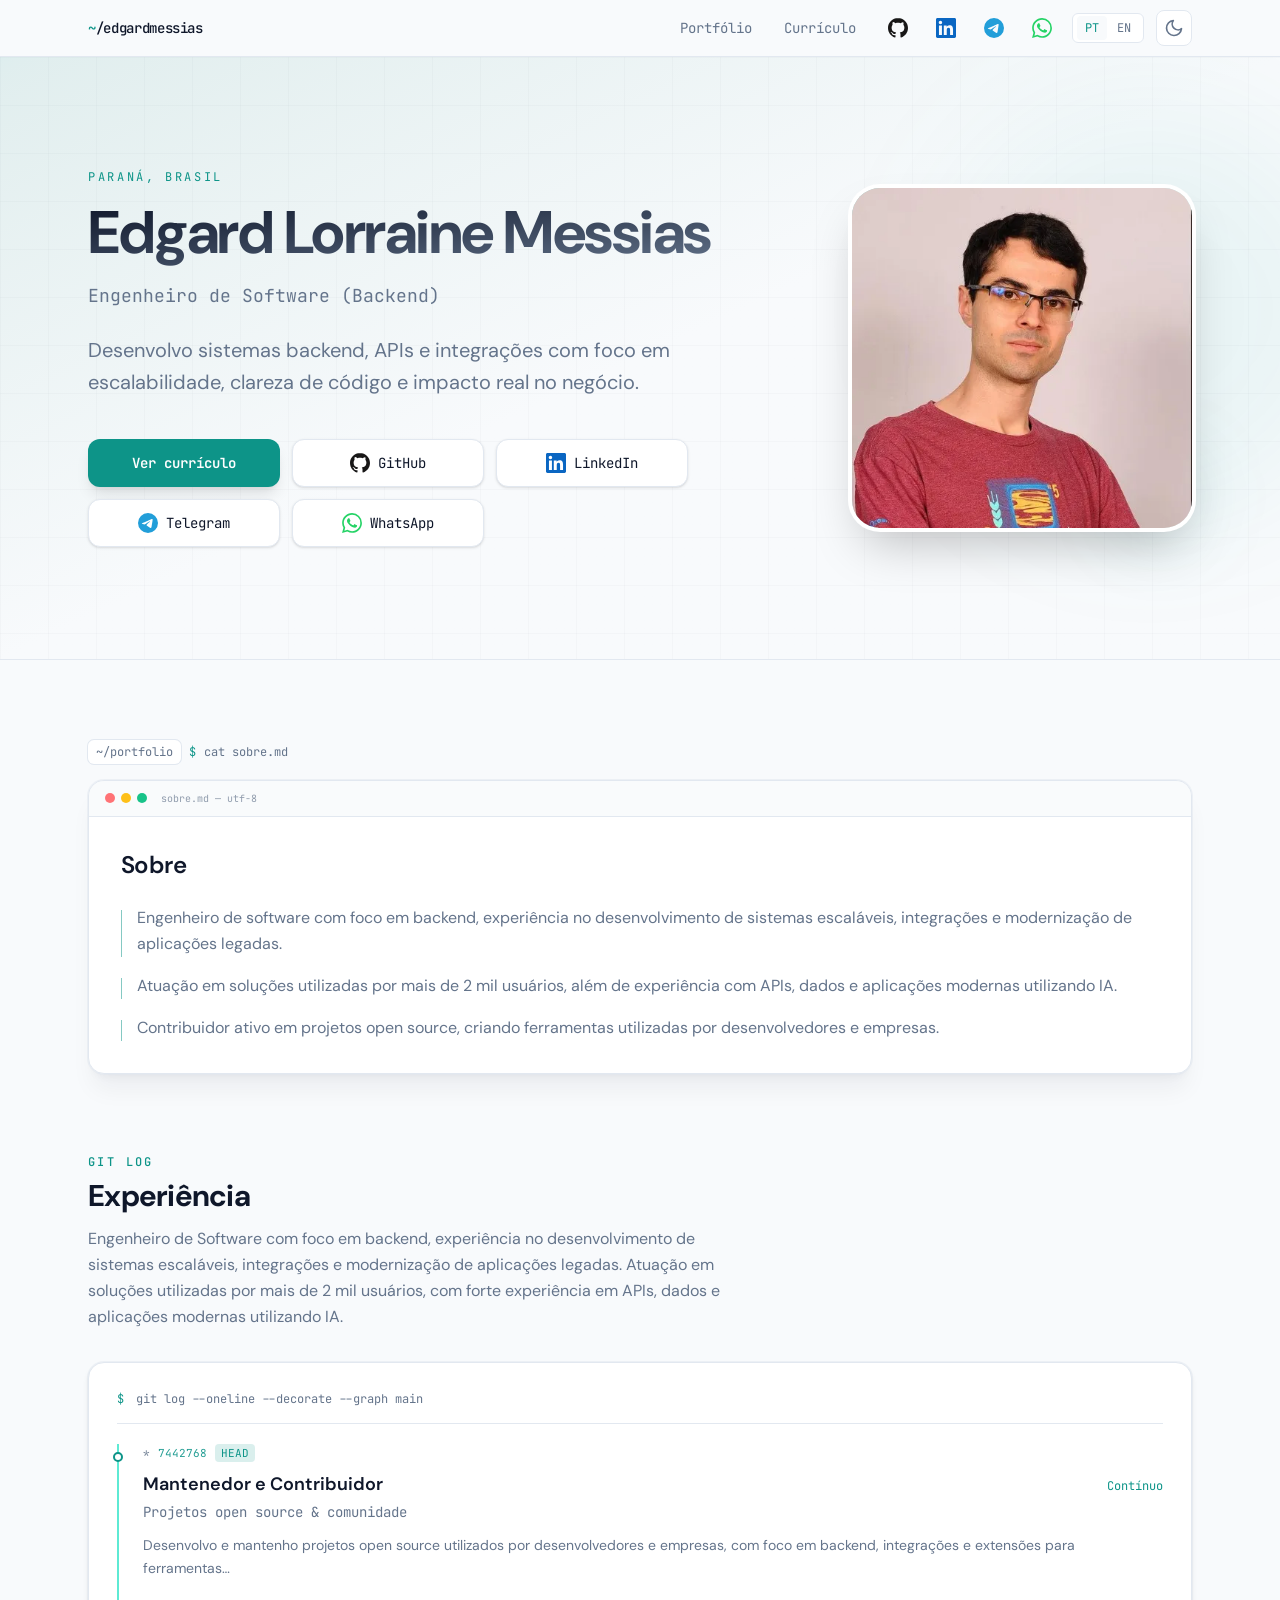
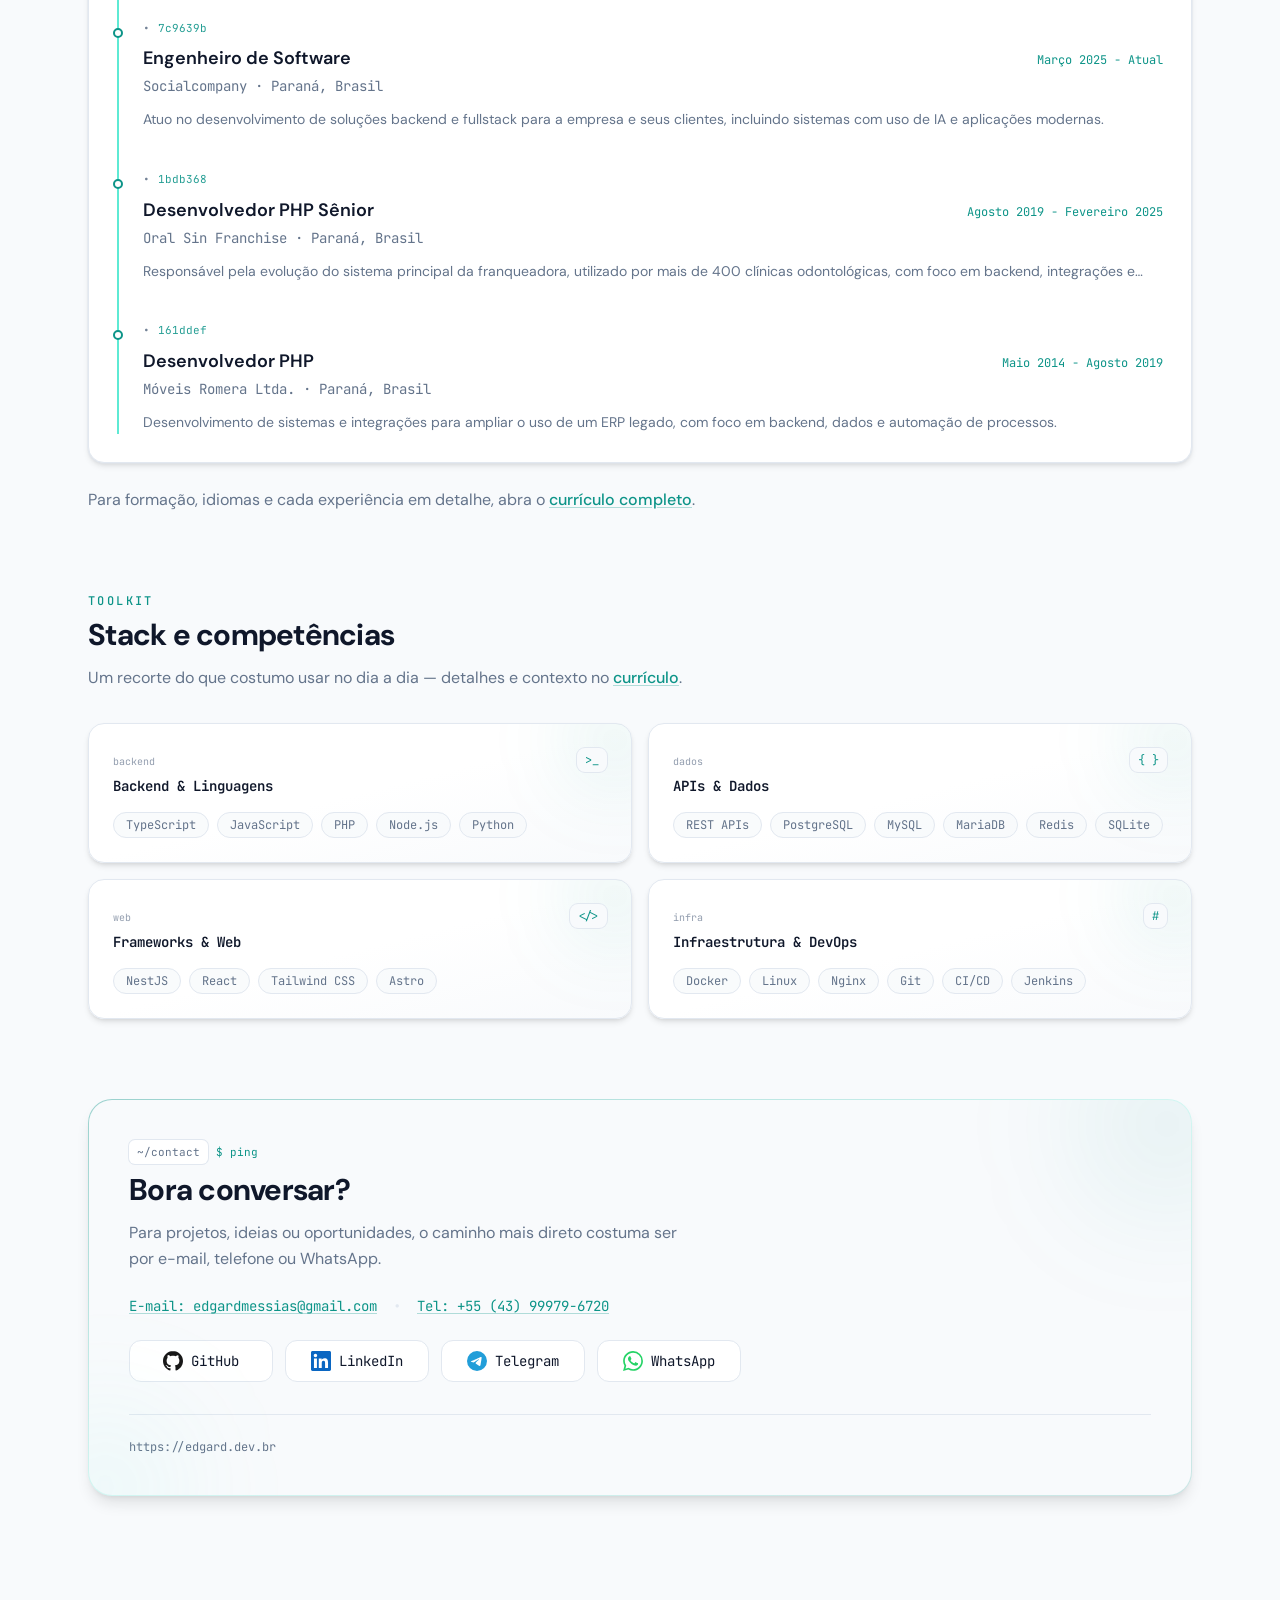
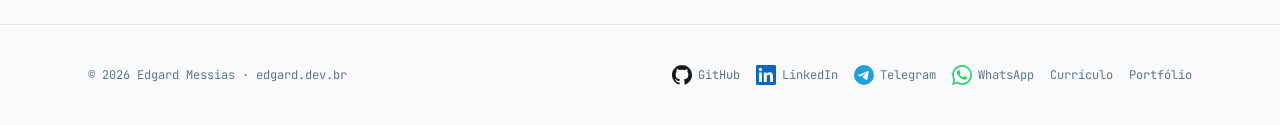
==== commit 22aa846c: "chore: update publish" ====
--- a/index.html
+++ b/index.html
@@ -18,7 +18,7 @@
               : matchMedia("(prefers-color-scheme: dark)").matches;
         document.documentElement.classList.toggle("dark", dark);
       })();
-    </script><link rel="stylesheet" href="/_astro/alternates.BWQXmtKR.css">
+    </script><link rel="stylesheet" href="/_astro/alternates.CII282Zx.css">
 <style>@media print{@page{margin:6mm 8mm;size:A4}body.resume-print{color-scheme:light;print-color-adjust:exact;-webkit-print-color-adjust:exact;background:#fff!important;color:#0f172a!important;--background: #ffffff;--foreground: #0f172a;--foreground-muted: #475569;--surface: #f1f5f9;--border: #cbd5e1;--accent: #0d9488;--accent-muted: #2dd4bf}body.resume-print .site-header,body.resume-print .site-footer{display:none!important}body.resume-print main{padding-top:0!important}body.resume-print .resume-shell{max-width:100%!important;padding:0!important;font-size:7.1pt;line-height:1.22}body.resume-print .resume-hero-photo{box-shadow:none!important;border:1px solid #cbd5e1!important;width:50px!important;height:50px!important;max-width:50px!important;max-height:50px!important;border-radius:6px!important}body.resume-print .resume-header{margin-bottom:.35rem!important;padding-bottom:.35rem!important;gap:.5rem!important;flex-direction:row!important;align-items:flex-start!important}body.resume-print section.resume-section{margin-bottom:.35rem!important;scroll-margin:0!important}body.resume-print section.resume-section>h2{margin-bottom:.2rem!important;padding-bottom:.15rem!important;font-size:6.85pt!important;letter-spacing:.12em!important}body.resume-print section.resume-section>div{gap:.15rem!important}body.resume-print .resume-shell h1{font-size:13.65pt!important;line-height:1.1!important;margin:0!important}body.resume-print .resume-shell h3{font-size:8.4pt!important;line-height:1.15!important;margin:0!important}body.resume-print .resume-shell p{margin-top:.15rem!important;margin-bottom:0!important}body.resume-print .resume-shell .font-mono{font-size:inherit!important}body.resume-print .resume-shell .space-y-10>*+*{margin-top:.35rem!important}body.resume-print .resume-shell .space-y-2>*+*{margin-top:.1rem!important}body.resume-print .resume-shell .space-y-1>*+*{margin-top:.08rem!important}body.resume-print .resume-shell .mt-6,body.resume-print .resume-shell .mt-3{margin-top:.2rem!important}body.resume-print .resume-shell ul.list-disc{margin-top:.15rem!important;padding-left:.9rem!important;font-size:6.85pt!important}body.resume-print .resume-shell .grid.gap-8{gap:.35rem!important}body.resume-print .resume-shell .flex.flex-wrap.gap-2{gap:.15rem!important}body.resume-print .resume-shell span.inline-block.rounded-md{padding:.05rem .25rem!important;font-size:6.3pt!important;line-height:1.2!important}body.resume-print .resume-experience-item{break-inside:auto;page-break-inside:auto}body.resume-print a[href^=http]:after{content:" (" attr(href) ")";font-size:.65em;font-weight:400;color:#64748b;word-break:break-all}body.resume-print a[href^="/"]:after{content:none!important}}
 body.fahhh-no-chrome-404:before{content:"";position:fixed;inset:0;z-index:0;pointer-events:none;background:linear-gradient(135deg,color-mix(in srgb,var(--accent) 12%,transparent),var(--background) 55%,var(--background));opacity:1}body.fahhh-no-chrome-404:after{content:"";position:fixed;inset:0;z-index:0;pointer-events:none;opacity:.35;background-image:linear-gradient(var(--grid) 1px,transparent 1px),linear-gradient(90deg,var(--grid) 1px,transparent 1px);background-size:48px 48px}html.dark body.fahhh-no-chrome-404:before{background:linear-gradient(135deg,color-mix(in srgb,var(--accent) 18%,transparent),var(--background) 55%,var(--background))}html.dark body.fahhh-no-chrome-404:after{opacity:.9}@keyframes fahhh-pop{0%{transform:translateY(4px) scale(.95);opacity:0;filter:saturate(1)}30%{transform:translateY(0) scale(1.06);opacity:1;filter:saturate(1.2)}60%{transform:translateY(0) scale(1.02);opacity:1}to{transform:translateY(0) scale(1);opacity:1;filter:saturate(1)}}@keyframes fahhh-glitch{0%{transform:translateZ(0)}18%{transform:translate3d(-1px,0,0)}36%{transform:translate3d(1px,0,0)}55%{transform:translate3d(-.5px,0,0)}to{transform:translateZ(0)}}#fahhhReveal[data-astro-cid-zetdm5md].is-visible{opacity:1;scale:1;animation:fahhh-pop .52s ease-out}#fahhhReveal[data-astro-cid-zetdm5md].is-visible #fahhhRevealText[data-astro-cid-zetdm5md]{animation:fahhh-glitch .72s ease-out}
 </style><script>!(function(w,p,f,c){if(!window.crossOriginIsolated && !navigator.serviceWorker) return;c=w[p]=Object.assign(w[p]||{},{"lib":"/~partytown/","debug":false});c[f]=(c[f]||[]).concat(["dataLayer.push","gtag"])})(window,'partytown','forward');/* Partytown 0.11.2 - MIT QwikDev */
@@ -52,17 +52,17 @@
     d="M17.472 14.382c-.297-.149-1.758-.867-2.03-.967-.273-.099-.471-.148-.67.15-.197.297-.767.966-.94 1.164-.173.199-.347.223-.644.075-.297-.15-1.255-.463-2.39-1.475-.883-.788-1.48-1.761-1.653-2.059-.173-.297-.018-.458.13-.606.134-.133.298-.347.446-.52.149-.174.198-.298.298-.497.099-.198.05-.371-.025-.52-.075-.149-.669-1.612-.916-2.207-.242-.579-.487-.5-.669-.51-.173-.008-.371-.01-.57-.01-.198 0-.52.074-.792.372-.272.297-1.04 1.016-1.04 2.479 0 1.462 1.065 2.875 1.213 3.074.149.198 2.096 3.2 5.077 4.487.709.306 1.262.489 1.694.625.712.227 1.36.195 1.871.118.571-.085 1.758-.719 2.006-1.413.248-.694.248-1.289.173-1.413-.074-.124-.272-.198-.57-.347m-5.421 7.403h-.004a9.87 9.87 0 01-5.031-1.378l-.361-.214-3.741.982.998-3.648-.235-.374a9.86 9.86 0 01-1.51-5.26c.001-5.45 4.436-9.884 9.888-9.884 2.64 0 5.122 1.03 6.988 2.898a9.825 9.825 0 012.893 6.994c-.003 5.45-4.437 9.884-9.885 9.884m8.413-18.297A11.815 11.815 0 0012.05 0C5.495 0 .16 5.335.157 11.892c0 2.096.547 4.142 1.588 5.945L.057 24l6.305-1.654a11.882 11.882 0 005.683 1.448h.005c6.554 0 11.89-5.335 11.893-11.893a11.821 11.821 0 00-3.48-8.413Z"
   />
 </svg>
-</span> </a> </div> </nav> <div class="flex shrink-0 items-center gap-2 md:gap-3"> <div class="flex items-center gap-0.5 rounded-md border border-(--border) bg-(--surface) px-1 py-0.5 font-mono text-[11px] sm:text-xs" role="group" aria-label="Idioma"> <a href="/" class="rounded px-2 py-1 transition bg-(--background) text-(--accent)" hreflang="pt-BR" lang="pt-BR"> PT </a> <a href="/en/" class="rounded px-2 py-1 transition text-(--foreground-muted) hover:text-(--foreground)" hreflang="en" lang="en"> EN </a> </div> <style>astro-island,astro-slot,astro-static-slot{display:contents}</style><script>(()=>{var e=async t=>{await(await t())()};(self.Astro||(self.Astro={})).load=e;window.dispatchEvent(new Event("astro:load"));})();</script><script>(()=>{var A=Object.defineProperty;var g=(i,o,a)=>o in i?A(i,o,{enumerable:!0,configurable:!0,writable:!0,value:a}):i[o]=a;var d=(i,o,a)=>g(i,typeof o!="symbol"?o+"":o,a);{let i={0:t=>m(t),1:t=>a(t),2:t=>new RegExp(t),3:t=>new Date(t),4:t=>new Map(a(t)),5:t=>new Set(a(t)),6:t=>BigInt(t),7:t=>new URL(t),8:t=>new Uint8Array(t),9:t=>new Uint16Array(t),10:t=>new Uint32Array(t),11:t=>Number.POSITIVE_INFINITY*t},o=t=>{let[l,e]=t;return l in i?i[l](e):void 0},a=t=>t.map(o),m=t=>typeof t!="object"||t===null?t:Object.fromEntries(Object.entries(t).map(([l,e])=>[l,o(e)]));class y extends HTMLElement{constructor(){super(...arguments);d(this,"Component");d(this,"hydrator");d(this,"hydrate",async()=>{var b;if(!this.hydrator||!this.isConnected)return;let e=(b=this.parentElement)==null?void 0:b.closest("astro-island[ssr]");if(e){e.addEventListener("astro:hydrate",this.hydrate,{once:!0});return}let c=this.querySelectorAll("astro-slot"),n={},h=this.querySelectorAll("template[data-astro-template]");for(let r of h){let s=r.closest(this.tagName);s!=null&&s.isSameNode(this)&&(n[r.getAttribute("data-astro-template")||"default"]=r.innerHTML,r.remove())}for(let r of c){let s=r.closest(this.tagName);s!=null&&s.isSameNode(this)&&(n[r.getAttribute("name")||"default"]=r.innerHTML)}let p;try{p=this.hasAttribute("props")?m(JSON.parse(this.getAttribute("props"))):{}}catch(r){let s=this.getAttribute("component-url")||"<unknown>",v=this.getAttribute("component-export");throw v&&(s+=` (export ${v})`),console.error(`[hydrate] Error parsing props for component ${s}`,this.getAttribute("props"),r),r}let u;await this.hydrator(this)(this.Component,p,n,{client:this.getAttribute("client")}),this.removeAttribute("ssr"),this.dispatchEvent(new CustomEvent("astro:hydrate"))});d(this,"unmount",()=>{this.isConnected||this.dispatchEvent(new CustomEvent("astro:unmount"))})}disconnectedCallback(){document.removeEventListener("astro:after-swap",this.unmount),document.addEventListener("astro:after-swap",this.unmount,{once:!0})}connectedCallback(){if(!this.hasAttribute("await-children")||document.readyState==="interactive"||document.readyState==="complete")this.childrenConnectedCallback();else{let e=()=>{document.removeEventListener("DOMContentLoaded",e),c.disconnect(),this.childrenConnectedCallback()},c=new MutationObserver(()=>{var n;((n=this.lastChild)==null?void 0:n.nodeType)===Node.COMMENT_NODE&&this.lastChild.nodeValue==="astro:end"&&(this.lastChild.remove(),e())});c.observe(this,{childList:!0}),document.addEventListener("DOMContentLoaded",e)}}async childrenConnectedCallback(){let e=this.getAttribute("before-hydration-url");e&&await import(e),this.start()}async start(){let e=JSON.parse(this.getAttribute("opts")),c=this.getAttribute("client");if(Astro[c]===void 0){window.addEventListener(`astro:${c}`,()=>this.start(),{once:!0});return}try{await Astro[c](async()=>{let n=this.getAttribute("renderer-url"),[h,{default:p}]=await Promise.all([import(this.getAttribute("component-url")),n?import(n):()=>()=>{}]),u=this.getAttribute("component-export")||"default";if(!u.includes("."))this.Component=h[u];else{this.Component=h;for(let f of u.split("."))this.Component=this.Component[f]}return this.hydrator=p,this.hydrate},e,this)}catch(n){console.error(`[astro-island] Error hydrating ${this.getAttribute("component-url")}`,n)}}attributeChangedCallback(){this.hydrate()}}d(y,"observedAttributes",["props"]),customElements.get("astro-island")||customElements.define("astro-island",y)}})();</script><astro-island uid="Z2oOAcN" prefix="r2" component-url="/_astro/ThemeToggle.BSnPnUox.js" component-export="ThemeToggle" renderer-url="/_astro/client.BGZ31efN.js" props="{}" ssr client="load" opts="{&quot;name&quot;:&quot;ThemeToggle&quot;,&quot;value&quot;:true}" await-children><button type="button" class="inline-flex h-9 w-9 shrink-0 items-center justify-center rounded-lg border border-[var(--border)] bg-[var(--surface)] text-[var(--foreground-muted)] transition hover:border-[var(--accent)] hover:text-[var(--foreground)]" aria-label="Switch to light theme" title="Light theme"><svg width="20" height="20" viewBox="0 0 24 24" fill="none" stroke="currentColor" stroke-width="2" stroke-linecap="round" stroke-linejoin="round" aria-hidden="true"><circle cx="12" cy="12" r="4"></circle><path d="M12 2v2M12 20v2M4.93 4.93l1.41 1.41M17.66 17.66l1.41 1.41M2 12h2M20 12h2M6.34 17.66l-1.41 1.41M19.07 4.93l-1.41 1.41"></path></svg></button><!--astro:end--></astro-island> <astro-island uid="1Q90kD" prefix="r3" component-url="/_astro/HeaderMobileNav.B-neGRrZ.js" component-export="HeaderMobileNav" renderer-url="/_astro/client.BGZ31efN.js" props="{&quot;nav&quot;:[1,[[0,{&quot;href&quot;:[0,&quot;/portfolio/&quot;],&quot;label&quot;:[0,&quot;Portfólio&quot;],&quot;active&quot;:[0,false]}],[0,{&quot;href&quot;:[0,&quot;/resume/&quot;],&quot;label&quot;:[0,&quot;Currículo&quot;],&quot;active&quot;:[0,false]}]]],&quot;social&quot;:[1,[[0,{&quot;href&quot;:[0,&quot;https://github.com/edgardmessias&quot;],&quot;label&quot;:[0,&quot;GitHub&quot;],&quot;svg&quot;:[0,&quot;&lt;svg xmlns=\&quot;http://www.w3.org/2000/svg\&quot; viewBox=\&quot;0 0 24 24\&quot; fill=\&quot;none\&quot; aria-hidden=\&quot;true\&quot;&gt;\n  &lt;path\n    d=\&quot;M12 0c-6.626 0-12 5.373-12 12 0 5.302 3.438 9.8 8.207 11.387.599.111.793-.261.793-.577v-2.234c-3.338.726-4.033-1.416-4.033-1.416-.546-1.387-1.333-1.756-1.333-1.756-1.089-.745.083-.729.083-.729 1.205.084 1.839 1.237 1.839 1.237 1.07 1.834 2.807 1.304 3.492.997.107-.775.418-1.305.762-1.604-2.665-.305-5.467-1.334-5.467-5.931 0-1.311.469-2.381 1.236-3.221-.124-.303-.535-1.524.117-3.176 0 0 1.008-.322 3.301 1.23.957-.266 1.983-.399 3.003-.404 1.02.005 2.047.138 3 .405 2.291-1.552 3.297-1.23 3.297-1.23.653 1.653.242 2.874.118 3.176.77.84 1.235 1.911 1.235 3.221 0 4.609-2.807 5.624-5.479 5.921.43.372.823 1.102.823 2.222v3.293c0 .319.192.694.801.576 4.765-1.589 8.199-6.086 8.199-11.386 0-6.627-5.373-12-12-12z\&quot;\n  /&gt;\n&lt;/svg&gt;\n&quot;],&quot;fillLight&quot;:[0,&quot;#181717&quot;],&quot;fillDark&quot;:[0,&quot;#e6edf3&quot;]}],[0,{&quot;href&quot;:[0,&quot;https://www.linkedin.com/in/edgardmessias/&quot;],&quot;label&quot;:[0,&quot;LinkedIn&quot;],&quot;svg&quot;:[0,&quot;&lt;svg xmlns=\&quot;http://www.w3.org/2000/svg\&quot; viewBox=\&quot;0 0 24 24\&quot; fill=\&quot;none\&quot; aria-hidden=\&quot;true\&quot;&gt;\n  &lt;path\n    d=\&quot;M20.447 20.452h-3.554v-5.569c0-1.328-.027-3.037-1.852-3.037-1.853 0-2.136 1.445-2.136 2.939v5.667H9.351V9h3.414v1.561h.046c.477-.9 1.637-1.85 3.37-1.85 3.601 0 4.267 2.37 4.267 5.455v6.286zM5.337 7.433c-1.144 0-2.063-.926-2.063-2.065 0-1.138.92-2.063 2.063-2.063 1.14 0 2.064.925 2.063 2.063 0 1.139-.925 2.065-2.063 2.065zm1.782 13.019H3.555V9h3.564v11.452zM22.225 0H1.771C.792 0 0 .774 0 1.729v20.542C0 23.227.792 24 1.771 24h20.451C23.2 24 24 23.227 24 22.271V1.729C24 .774 23.2 0 22.222 0h.003z\&quot;\n  /&gt;\n&lt;/svg&gt;\n&quot;],&quot;fillLight&quot;:[0,&quot;#0a66c2&quot;],&quot;fillDark&quot;:[0,&quot;#93c5fd&quot;]}],[0,{&quot;href&quot;:[0,&quot;https://t.me/edgardmessias&quot;],&quot;label&quot;:[0,&quot;Telegram&quot;],&quot;svg&quot;:[0,&quot;&lt;svg\n  xmlns=\&quot;http://www.w3.org/2000/svg\&quot;\n  viewBox=\&quot;0 0 24 24\&quot;\n  fill=\&quot;none\&quot;\n  aria-hidden=\&quot;true\&quot;\n&gt;\n  &lt;path\n    d=\&quot;M11.944 0A12 12 0 0 0 0 12a12 12 0 0 0 12 12 12 12 0 0 0 12-12A12 12 0 0 0 12 0a12 12 0 0 0-.056 0zm4.962 7.224c.1-.002.321.023.465.14a.506.506 0 0 1 .171.325c.016.093.036.306.02.472-.18 1.898-.962 6.502-1.36 8.627-.168.9-.499 1.201-.82 1.23-.696.065-1.225-.46-1.9-.902-1.056-.693-1.653-1.124-2.678-1.8-1.185-.78-.417-1.21.258-1.91.177-.184 3.247-2.977 3.307-3.23.007-.032.014-.15-.056-.212s-.174-.041-.249-.024c-.106.024-1.793 1.14-5.061 3.345-.48.33-.913.49-1.302.48-.428-.008-1.252-.241-1.865-.44-.752-.245-1.349-.374-1.297-.789.027-.216.325-.437.893-.663 3.498-1.524 5.83-2.529 6.998-3.014 3.332-1.386 4.025-1.627 4.476-1.635z\&quot;\n  /&gt;\n&lt;/svg&gt;\n&quot;],&quot;fillLight&quot;:[0,&quot;#229ED9&quot;],&quot;fillDark&quot;:[0,&quot;#67c8f0&quot;]}],[0,{&quot;href&quot;:[0,&quot;https://wa.me/5543999796720&quot;],&quot;label&quot;:[0,&quot;WhatsApp&quot;],&quot;svg&quot;:[0,&quot;&lt;svg\n  xmlns=\&quot;http://www.w3.org/2000/svg\&quot;\n  viewBox=\&quot;0 0 24 24\&quot;\n  fill=\&quot;none\&quot;\n  aria-hidden=\&quot;true\&quot;\n&gt;\n  &lt;path\n    d=\&quot;M17.472 14.382c-.297-.149-1.758-.867-2.03-.967-.273-.099-.471-.148-.67.15-.197.297-.767.966-.94 1.164-.173.199-.347.223-.644.075-.297-.15-1.255-.463-2.39-1.475-.883-.788-1.48-1.761-1.653-2.059-.173-.297-.018-.458.13-.606.134-.133.298-.347.446-.52.149-.174.198-.298.298-.497.099-.198.05-.371-.025-.52-.075-.149-.669-1.612-.916-2.207-.242-.579-.487-.5-.669-.51-.173-.008-.371-.01-.57-.01-.198 0-.52.074-.792.372-.272.297-1.04 1.016-1.04 2.479 0 1.462 1.065 2.875 1.213 3.074.149.198 2.096 3.2 5.077 4.487.709.306 1.262.489 1.694.625.712.227 1.36.195 1.871.118.571-.085 1.758-.719 2.006-1.413.248-.694.248-1.289.173-1.413-.074-.124-.272-.198-.57-.347m-5.421 7.403h-.004a9.87 9.87 0 01-5.031-1.378l-.361-.214-3.741.982.998-3.648-.235-.374a9.86 9.86 0 01-1.51-5.26c.001-5.45 4.436-9.884 9.888-9.884 2.64 0 5.122 1.03 6.988 2.898a9.825 9.825 0 012.893 6.994c-.003 5.45-4.437 9.884-9.885 9.884m8.413-18.297A11.815 11.815 0 0012.05 0C5.495 0 .16 5.335.157 11.892c0 2.096.547 4.142 1.588 5.945L.057 24l6.305-1.654a11.882 11.882 0 005.683 1.448h.005c6.554 0 11.89-5.335 11.893-11.893a11.821 11.821 0 00-3.48-8.413Z\&quot;\n  /&gt;\n&lt;/svg&gt;\n&quot;],&quot;fillLight&quot;:[0,&quot;#25D366&quot;],&quot;fillDark&quot;:[0,&quot;#128C7E&quot;]}]]],&quot;openLabel&quot;:[0,&quot;Abrir menu&quot;],&quot;closeLabel&quot;:[0,&quot;Fechar menu&quot;],&quot;menuLabel&quot;:[0,&quot;Menu do site&quot;],&quot;socialHeading&quot;:[0,&quot;Redes sociais&quot;]}" ssr client="load" opts="{&quot;name&quot;:&quot;HeaderMobileNav&quot;,&quot;value&quot;:true}" await-children><button type="button" class="inline-flex h-10 w-10 shrink-0 items-center justify-center rounded-lg border border-(--border) bg-(--surface) text-(--foreground-muted) transition hover:border-(--accent) hover:text-(--foreground) focus-visible:outline-2 focus-visible:outline-offset-2 focus-visible:outline-(--accent) md:hidden" aria-expanded="false" aria-controls="_r3R_0_" aria-label="Abrir menu"><svg width="22" height="22" viewBox="0 0 24 24" fill="none" stroke="currentColor" stroke-width="2" stroke-linecap="round" aria-hidden="true" class="transition-transform duration-200"><path d="M4 7h16"></path><path d="M4 12h16"></path><path d="M4 17h16"></path></svg></button><!--astro:end--></astro-island> </div> </div> </header> <main class="flex-1 w-full">  <section class="relative overflow-hidden border-b border-[var(--border)]"> <div class="pointer-events-none absolute inset-0 bg-gradient-to-br from-[var(--accent)]/[0.12] via-[var(--background)] to-[var(--background)] dark:from-[var(--accent)]/[0.18] dark:via-[var(--background)] dark:to-[var(--background)]" aria-hidden="true"></div> <div class="pointer-events-none absolute inset-0 opacity-35 dark:opacity-90" style="background-image: linear-gradient(var(--grid) 1px, transparent 1px), linear-gradient(90deg, var(--grid) 1px, transparent 1px); background-size: 48px 48px;" aria-hidden="true"></div> <div class="pointer-events-none absolute -right-20 top-[42%] h-[min(72vw,420px)] w-[min(72vw,420px)] -translate-y-1/2 rounded-full bg-[var(--accent)]/[0.06] blur-3xl dark:bg-[var(--accent)]/[0.08]" aria-hidden="true"></div> <div class="relative mx-auto max-w-6xl px-4 py-16 sm:px-6 sm:py-24 lg:py-28"> <div class="grid items-center gap-12 lg:grid-cols-[minmax(0,1fr)_min(36vw,380px)] lg:gap-14 xl:gap-20"> <div class="order-2 max-w-2xl lg:order-1"> <p class="mb-4 font-mono text-xs uppercase tracking-[0.22em] text-[var(--accent)]"> Paraná, Brasil </p> <h1 class="text-balance bg-gradient-to-br from-[var(--foreground)] to-[var(--foreground-muted)] bg-clip-text font-sans text-4xl font-bold tracking-tight text-transparent sm:text-5xl lg:text-6xl lg:leading-[1.08]"> Edgard Lorraine Messias </h1> <p class="mt-4 font-mono text-base text-[var(--foreground-muted)] sm:text-lg"> Engenheiro de Software (Backend) </p> <p class="mt-6 text-pretty text-lg leading-relaxed text-[var(--foreground-muted)] sm:text-xl"> Desenvolvo sistemas backend, APIs e integrações com foco em escalabilidade, clareza de código e impacto real no negócio. </p> <div class="mt-10 flex flex-wrap gap-3"> <a href="/resume/" class="inline-flex items-center rounded-xl bg-[var(--accent)] px-5 py-3 font-mono text-sm font-semibold text-white shadow-lg shadow-[var(--accent)]/25 transition hover:opacity-90"> Ver currículo </a> <a href="https://github.com/edgardmessias" target="_blank" rel="noopener noreferrer" class="inline-flex items-center gap-2 rounded-xl border border-[var(--border)] bg-[var(--surface)] px-5 py-3 font-mono text-sm text-[var(--foreground)] shadow-sm transition hover:border-[var(--accent)] hover:shadow-md" title="GitHub" aria-label="GitHub"> <span class="social-icon inline-flex shrink-0 [&#38;_svg]:h-5 [&#38;_svg]:w-5" style="--social-fill-light: #181717; --social-fill-dark: #e6edf3;" aria-hidden="true" data-astro-cid-v6thz4ju><svg xmlns="http://www.w3.org/2000/svg" viewBox="0 0 24 24" fill="none" aria-hidden="true">
+</span> </a> </div> </nav> <div class="flex shrink-0 items-center gap-2 md:gap-3"> <div class="flex items-center gap-0.5 rounded-md border border-(--border) bg-(--surface) px-1 py-0.5 font-mono text-[11px] sm:text-xs" role="group" aria-label="Idioma"> <a href="/" class="rounded px-2 py-1 transition bg-(--background) text-(--accent)" hreflang="pt-BR" lang="pt-BR"> PT </a> <a href="/en/" class="rounded px-2 py-1 transition text-(--foreground-muted) hover:text-(--foreground)" hreflang="en" lang="en"> EN </a> </div> <style>astro-island,astro-slot,astro-static-slot{display:contents}</style><script>(()=>{var e=async t=>{await(await t())()};(self.Astro||(self.Astro={})).load=e;window.dispatchEvent(new Event("astro:load"));})();</script><script>(()=>{var A=Object.defineProperty;var g=(i,o,a)=>o in i?A(i,o,{enumerable:!0,configurable:!0,writable:!0,value:a}):i[o]=a;var d=(i,o,a)=>g(i,typeof o!="symbol"?o+"":o,a);{let i={0:t=>m(t),1:t=>a(t),2:t=>new RegExp(t),3:t=>new Date(t),4:t=>new Map(a(t)),5:t=>new Set(a(t)),6:t=>BigInt(t),7:t=>new URL(t),8:t=>new Uint8Array(t),9:t=>new Uint16Array(t),10:t=>new Uint32Array(t),11:t=>Number.POSITIVE_INFINITY*t},o=t=>{let[l,e]=t;return l in i?i[l](e):void 0},a=t=>t.map(o),m=t=>typeof t!="object"||t===null?t:Object.fromEntries(Object.entries(t).map(([l,e])=>[l,o(e)]));class y extends HTMLElement{constructor(){super(...arguments);d(this,"Component");d(this,"hydrator");d(this,"hydrate",async()=>{var b;if(!this.hydrator||!this.isConnected)return;let e=(b=this.parentElement)==null?void 0:b.closest("astro-island[ssr]");if(e){e.addEventListener("astro:hydrate",this.hydrate,{once:!0});return}let c=this.querySelectorAll("astro-slot"),n={},h=this.querySelectorAll("template[data-astro-template]");for(let r of h){let s=r.closest(this.tagName);s!=null&&s.isSameNode(this)&&(n[r.getAttribute("data-astro-template")||"default"]=r.innerHTML,r.remove())}for(let r of c){let s=r.closest(this.tagName);s!=null&&s.isSameNode(this)&&(n[r.getAttribute("name")||"default"]=r.innerHTML)}let p;try{p=this.hasAttribute("props")?m(JSON.parse(this.getAttribute("props"))):{}}catch(r){let s=this.getAttribute("component-url")||"<unknown>",v=this.getAttribute("component-export");throw v&&(s+=` (export ${v})`),console.error(`[hydrate] Error parsing props for component ${s}`,this.getAttribute("props"),r),r}let u;await this.hydrator(this)(this.Component,p,n,{client:this.getAttribute("client")}),this.removeAttribute("ssr"),this.dispatchEvent(new CustomEvent("astro:hydrate"))});d(this,"unmount",()=>{this.isConnected||this.dispatchEvent(new CustomEvent("astro:unmount"))})}disconnectedCallback(){document.removeEventListener("astro:after-swap",this.unmount),document.addEventListener("astro:after-swap",this.unmount,{once:!0})}connectedCallback(){if(!this.hasAttribute("await-children")||document.readyState==="interactive"||document.readyState==="complete")this.childrenConnectedCallback();else{let e=()=>{document.removeEventListener("DOMContentLoaded",e),c.disconnect(),this.childrenConnectedCallback()},c=new MutationObserver(()=>{var n;((n=this.lastChild)==null?void 0:n.nodeType)===Node.COMMENT_NODE&&this.lastChild.nodeValue==="astro:end"&&(this.lastChild.remove(),e())});c.observe(this,{childList:!0}),document.addEventListener("DOMContentLoaded",e)}}async childrenConnectedCallback(){let e=this.getAttribute("before-hydration-url");e&&await import(e),this.start()}async start(){let e=JSON.parse(this.getAttribute("opts")),c=this.getAttribute("client");if(Astro[c]===void 0){window.addEventListener(`astro:${c}`,()=>this.start(),{once:!0});return}try{await Astro[c](async()=>{let n=this.getAttribute("renderer-url"),[h,{default:p}]=await Promise.all([import(this.getAttribute("component-url")),n?import(n):()=>()=>{}]),u=this.getAttribute("component-export")||"default";if(!u.includes("."))this.Component=h[u];else{this.Component=h;for(let f of u.split("."))this.Component=this.Component[f]}return this.hydrator=p,this.hydrate},e,this)}catch(n){console.error(`[astro-island] Error hydrating ${this.getAttribute("component-url")}`,n)}}attributeChangedCallback(){this.hydrate()}}d(y,"observedAttributes",["props"]),customElements.get("astro-island")||customElements.define("astro-island",y)}})();</script><astro-island uid="Z2oOAcN" prefix="r2" component-url="/_astro/ThemeToggle.BSnPnUox.js" component-export="ThemeToggle" renderer-url="/_astro/client.BGZ31efN.js" props="{}" ssr client="load" opts="{&quot;name&quot;:&quot;ThemeToggle&quot;,&quot;value&quot;:true}" await-children><button type="button" class="inline-flex h-9 w-9 shrink-0 items-center justify-center rounded-lg border border-[var(--border)] bg-[var(--surface)] text-[var(--foreground-muted)] transition hover:border-[var(--accent)] hover:text-[var(--foreground)]" aria-label="Switch to light theme" title="Light theme"><svg width="20" height="20" viewBox="0 0 24 24" fill="none" stroke="currentColor" stroke-width="2" stroke-linecap="round" stroke-linejoin="round" aria-hidden="true"><circle cx="12" cy="12" r="4"></circle><path d="M12 2v2M12 20v2M4.93 4.93l1.41 1.41M17.66 17.66l1.41 1.41M2 12h2M20 12h2M6.34 17.66l-1.41 1.41M19.07 4.93l-1.41 1.41"></path></svg></button><!--astro:end--></astro-island> <astro-island uid="1Q90kD" prefix="r3" component-url="/_astro/HeaderMobileNav.B-neGRrZ.js" component-export="HeaderMobileNav" renderer-url="/_astro/client.BGZ31efN.js" props="{&quot;nav&quot;:[1,[[0,{&quot;href&quot;:[0,&quot;/portfolio/&quot;],&quot;label&quot;:[0,&quot;Portfólio&quot;],&quot;active&quot;:[0,false]}],[0,{&quot;href&quot;:[0,&quot;/resume/&quot;],&quot;label&quot;:[0,&quot;Currículo&quot;],&quot;active&quot;:[0,false]}]]],&quot;social&quot;:[1,[[0,{&quot;href&quot;:[0,&quot;https://github.com/edgardmessias&quot;],&quot;label&quot;:[0,&quot;GitHub&quot;],&quot;svg&quot;:[0,&quot;&lt;svg xmlns=\&quot;http://www.w3.org/2000/svg\&quot; viewBox=\&quot;0 0 24 24\&quot; fill=\&quot;none\&quot; aria-hidden=\&quot;true\&quot;&gt;\n  &lt;path\n    d=\&quot;M12 0c-6.626 0-12 5.373-12 12 0 5.302 3.438 9.8 8.207 11.387.599.111.793-.261.793-.577v-2.234c-3.338.726-4.033-1.416-4.033-1.416-.546-1.387-1.333-1.756-1.333-1.756-1.089-.745.083-.729.083-.729 1.205.084 1.839 1.237 1.839 1.237 1.07 1.834 2.807 1.304 3.492.997.107-.775.418-1.305.762-1.604-2.665-.305-5.467-1.334-5.467-5.931 0-1.311.469-2.381 1.236-3.221-.124-.303-.535-1.524.117-3.176 0 0 1.008-.322 3.301 1.23.957-.266 1.983-.399 3.003-.404 1.02.005 2.047.138 3 .405 2.291-1.552 3.297-1.23 3.297-1.23.653 1.653.242 2.874.118 3.176.77.84 1.235 1.911 1.235 3.221 0 4.609-2.807 5.624-5.479 5.921.43.372.823 1.102.823 2.222v3.293c0 .319.192.694.801.576 4.765-1.589 8.199-6.086 8.199-11.386 0-6.627-5.373-12-12-12z\&quot;\n  /&gt;\n&lt;/svg&gt;\n&quot;],&quot;fillLight&quot;:[0,&quot;#181717&quot;],&quot;fillDark&quot;:[0,&quot;#e6edf3&quot;]}],[0,{&quot;href&quot;:[0,&quot;https://www.linkedin.com/in/edgardmessias/&quot;],&quot;label&quot;:[0,&quot;LinkedIn&quot;],&quot;svg&quot;:[0,&quot;&lt;svg xmlns=\&quot;http://www.w3.org/2000/svg\&quot; viewBox=\&quot;0 0 24 24\&quot; fill=\&quot;none\&quot; aria-hidden=\&quot;true\&quot;&gt;\n  &lt;path\n    d=\&quot;M20.447 20.452h-3.554v-5.569c0-1.328-.027-3.037-1.852-3.037-1.853 0-2.136 1.445-2.136 2.939v5.667H9.351V9h3.414v1.561h.046c.477-.9 1.637-1.85 3.37-1.85 3.601 0 4.267 2.37 4.267 5.455v6.286zM5.337 7.433c-1.144 0-2.063-.926-2.063-2.065 0-1.138.92-2.063 2.063-2.063 1.14 0 2.064.925 2.063 2.063 0 1.139-.925 2.065-2.063 2.065zm1.782 13.019H3.555V9h3.564v11.452zM22.225 0H1.771C.792 0 0 .774 0 1.729v20.542C0 23.227.792 24 1.771 24h20.451C23.2 24 24 23.227 24 22.271V1.729C24 .774 23.2 0 22.222 0h.003z\&quot;\n  /&gt;\n&lt;/svg&gt;\n&quot;],&quot;fillLight&quot;:[0,&quot;#0a66c2&quot;],&quot;fillDark&quot;:[0,&quot;#93c5fd&quot;]}],[0,{&quot;href&quot;:[0,&quot;https://t.me/edgardmessias&quot;],&quot;label&quot;:[0,&quot;Telegram&quot;],&quot;svg&quot;:[0,&quot;&lt;svg\n  xmlns=\&quot;http://www.w3.org/2000/svg\&quot;\n  viewBox=\&quot;0 0 24 24\&quot;\n  fill=\&quot;none\&quot;\n  aria-hidden=\&quot;true\&quot;\n&gt;\n  &lt;path\n    d=\&quot;M11.944 0A12 12 0 0 0 0 12a12 12 0 0 0 12 12 12 12 0 0 0 12-12A12 12 0 0 0 12 0a12 12 0 0 0-.056 0zm4.962 7.224c.1-.002.321.023.465.14a.506.506 0 0 1 .171.325c.016.093.036.306.02.472-.18 1.898-.962 6.502-1.36 8.627-.168.9-.499 1.201-.82 1.23-.696.065-1.225-.46-1.9-.902-1.056-.693-1.653-1.124-2.678-1.8-1.185-.78-.417-1.21.258-1.91.177-.184 3.247-2.977 3.307-3.23.007-.032.014-.15-.056-.212s-.174-.041-.249-.024c-.106.024-1.793 1.14-5.061 3.345-.48.33-.913.49-1.302.48-.428-.008-1.252-.241-1.865-.44-.752-.245-1.349-.374-1.297-.789.027-.216.325-.437.893-.663 3.498-1.524 5.83-2.529 6.998-3.014 3.332-1.386 4.025-1.627 4.476-1.635z\&quot;\n  /&gt;\n&lt;/svg&gt;\n&quot;],&quot;fillLight&quot;:[0,&quot;#229ED9&quot;],&quot;fillDark&quot;:[0,&quot;#67c8f0&quot;]}],[0,{&quot;href&quot;:[0,&quot;https://wa.me/5543999796720&quot;],&quot;label&quot;:[0,&quot;WhatsApp&quot;],&quot;svg&quot;:[0,&quot;&lt;svg\n  xmlns=\&quot;http://www.w3.org/2000/svg\&quot;\n  viewBox=\&quot;0 0 24 24\&quot;\n  fill=\&quot;none\&quot;\n  aria-hidden=\&quot;true\&quot;\n&gt;\n  &lt;path\n    d=\&quot;M17.472 14.382c-.297-.149-1.758-.867-2.03-.967-.273-.099-.471-.148-.67.15-.197.297-.767.966-.94 1.164-.173.199-.347.223-.644.075-.297-.15-1.255-.463-2.39-1.475-.883-.788-1.48-1.761-1.653-2.059-.173-.297-.018-.458.13-.606.134-.133.298-.347.446-.52.149-.174.198-.298.298-.497.099-.198.05-.371-.025-.52-.075-.149-.669-1.612-.916-2.207-.242-.579-.487-.5-.669-.51-.173-.008-.371-.01-.57-.01-.198 0-.52.074-.792.372-.272.297-1.04 1.016-1.04 2.479 0 1.462 1.065 2.875 1.213 3.074.149.198 2.096 3.2 5.077 4.487.709.306 1.262.489 1.694.625.712.227 1.36.195 1.871.118.571-.085 1.758-.719 2.006-1.413.248-.694.248-1.289.173-1.413-.074-.124-.272-.198-.57-.347m-5.421 7.403h-.004a9.87 9.87 0 01-5.031-1.378l-.361-.214-3.741.982.998-3.648-.235-.374a9.86 9.86 0 01-1.51-5.26c.001-5.45 4.436-9.884 9.888-9.884 2.64 0 5.122 1.03 6.988 2.898a9.825 9.825 0 012.893 6.994c-.003 5.45-4.437 9.884-9.885 9.884m8.413-18.297A11.815 11.815 0 0012.05 0C5.495 0 .16 5.335.157 11.892c0 2.096.547 4.142 1.588 5.945L.057 24l6.305-1.654a11.882 11.882 0 005.683 1.448h.005c6.554 0 11.89-5.335 11.893-11.893a11.821 11.821 0 00-3.48-8.413Z\&quot;\n  /&gt;\n&lt;/svg&gt;\n&quot;],&quot;fillLight&quot;:[0,&quot;#25D366&quot;],&quot;fillDark&quot;:[0,&quot;#128C7E&quot;]}]]],&quot;openLabel&quot;:[0,&quot;Abrir menu&quot;],&quot;closeLabel&quot;:[0,&quot;Fechar menu&quot;],&quot;menuLabel&quot;:[0,&quot;Menu do site&quot;],&quot;socialHeading&quot;:[0,&quot;Redes sociais&quot;]}" ssr client="load" opts="{&quot;name&quot;:&quot;HeaderMobileNav&quot;,&quot;value&quot;:true}" await-children><button type="button" class="inline-flex h-10 w-10 shrink-0 items-center justify-center rounded-lg border border-(--border) bg-(--surface) text-(--foreground-muted) transition hover:border-(--accent) hover:text-(--foreground) focus-visible:outline-2 focus-visible:outline-offset-2 focus-visible:outline-(--accent) md:hidden" aria-expanded="false" aria-controls="_r3R_0_" aria-label="Abrir menu"><svg width="22" height="22" viewBox="0 0 24 24" fill="none" stroke="currentColor" stroke-width="2" stroke-linecap="round" aria-hidden="true" class="transition-transform duration-200"><path d="M4 7h16"></path><path d="M4 12h16"></path><path d="M4 17h16"></path></svg></button><!--astro:end--></astro-island> </div> </div> </header> <main class="flex-1 w-full">  <section class="relative overflow-hidden border-b border-[var(--border)]"> <div class="pointer-events-none absolute inset-0 bg-gradient-to-br from-[var(--accent)]/[0.12] via-[var(--background)] to-[var(--background)] dark:from-[var(--accent)]/[0.18] dark:via-[var(--background)] dark:to-[var(--background)]" aria-hidden="true"></div> <div class="pointer-events-none absolute inset-0 opacity-35 dark:opacity-90" style="background-image: linear-gradient(var(--grid) 1px, transparent 1px), linear-gradient(90deg, var(--grid) 1px, transparent 1px); background-size: 48px 48px;" aria-hidden="true"></div> <div class="pointer-events-none absolute -right-20 top-[42%] h-[min(72vw,420px)] w-[min(72vw,420px)] -translate-y-1/2 rounded-full bg-[var(--accent)]/[0.06] blur-3xl dark:bg-[var(--accent)]/[0.08]" aria-hidden="true"></div> <div class="relative mx-auto max-w-6xl px-4 py-16 sm:px-6 sm:py-24 lg:py-28"> <div class="grid items-center gap-12 lg:grid-cols-[minmax(0,1fr)_min(36vw,380px)] lg:gap-14 xl:gap-20"> <div class="order-2 max-w-2xl lg:order-1"> <p class="mb-4 font-mono text-xs uppercase tracking-[0.22em] text-[var(--accent)]"> Paraná, Brasil </p> <h1 class="text-balance bg-gradient-to-br from-[var(--foreground)] to-[var(--foreground-muted)] bg-clip-text font-sans text-4xl font-bold tracking-tight text-transparent sm:text-5xl lg:text-6xl lg:leading-[1.08]"> Edgard Lorraine Messias </h1> <p class="mt-4 font-mono text-base text-[var(--foreground-muted)] sm:text-lg"> Engenheiro de Software (Backend) </p> <p class="mt-6 text-pretty text-lg leading-relaxed text-[var(--foreground-muted)] sm:text-xl"> Desenvolvo sistemas backend, APIs e integrações com foco em escalabilidade, clareza de código e impacto real no negócio. </p> <div class="mt-10 flex flex-wrap items-center gap-3"> <a href="/resume/" class="inline-flex h-12 w-48 items-center justify-center whitespace-nowrap rounded-xl bg-[var(--accent)] px-5 font-mono text-sm font-semibold text-white shadow-lg shadow-[var(--accent)]/25 transition hover:opacity-90"> Ver currículo </a> <a href="https://github.com/edgardmessias" target="_blank" rel="noopener noreferrer" class="inline-flex h-12 w-48 items-center justify-center gap-2 whitespace-nowrap rounded-xl border border-[var(--border)] bg-[var(--surface)] px-5 font-mono text-sm text-[var(--foreground)] shadow-sm transition hover:border-[var(--accent)] hover:shadow-md" title="GitHub" aria-label="GitHub"> <span class="social-icon inline-flex shrink-0 [&#38;_svg]:h-5 [&#38;_svg]:w-5" style="--social-fill-light: #181717; --social-fill-dark: #e6edf3;" aria-hidden="true" data-astro-cid-v6thz4ju><svg xmlns="http://www.w3.org/2000/svg" viewBox="0 0 24 24" fill="none" aria-hidden="true">
   <path
     d="M12 0c-6.626 0-12 5.373-12 12 0 5.302 3.438 9.8 8.207 11.387.599.111.793-.261.793-.577v-2.234c-3.338.726-4.033-1.416-4.033-1.416-.546-1.387-1.333-1.756-1.333-1.756-1.089-.745.083-.729.083-.729 1.205.084 1.839 1.237 1.839 1.237 1.07 1.834 2.807 1.304 3.492.997.107-.775.418-1.305.762-1.604-2.665-.305-5.467-1.334-5.467-5.931 0-1.311.469-2.381 1.236-3.221-.124-.303-.535-1.524.117-3.176 0 0 1.008-.322 3.301 1.23.957-.266 1.983-.399 3.003-.404 1.02.005 2.047.138 3 .405 2.291-1.552 3.297-1.23 3.297-1.23.653 1.653.242 2.874.118 3.176.77.84 1.235 1.911 1.235 3.221 0 4.609-2.807 5.624-5.479 5.921.43.372.823 1.102.823 2.222v3.293c0 .319.192.694.801.576 4.765-1.589 8.199-6.086 8.199-11.386 0-6.627-5.373-12-12-12z"
   />
 </svg>
-</span> GitHub </a><a href="https://www.linkedin.com/in/edgardmessias/" target="_blank" rel="noopener noreferrer" class="inline-flex items-center gap-2 rounded-xl border border-[var(--border)] bg-[var(--surface)] px-5 py-3 font-mono text-sm text-[var(--foreground)] shadow-sm transition hover:border-[var(--accent)] hover:shadow-md" title="LinkedIn" aria-label="LinkedIn"> <span class="social-icon inline-flex shrink-0 [&#38;_svg]:h-5 [&#38;_svg]:w-5" style="--social-fill-light: #0a66c2; --social-fill-dark: #93c5fd;" aria-hidden="true" data-astro-cid-v6thz4ju><svg xmlns="http://www.w3.org/2000/svg" viewBox="0 0 24 24" fill="none" aria-hidden="true">
+</span> GitHub </a><a href="https://www.linkedin.com/in/edgardmessias/" target="_blank" rel="noopener noreferrer" class="inline-flex h-12 w-48 items-center justify-center gap-2 whitespace-nowrap rounded-xl border border-[var(--border)] bg-[var(--surface)] px-5 font-mono text-sm text-[var(--foreground)] shadow-sm transition hover:border-[var(--accent)] hover:shadow-md" title="LinkedIn" aria-label="LinkedIn"> <span class="social-icon inline-flex shrink-0 [&#38;_svg]:h-5 [&#38;_svg]:w-5" style="--social-fill-light: #0a66c2; --social-fill-dark: #93c5fd;" aria-hidden="true" data-astro-cid-v6thz4ju><svg xmlns="http://www.w3.org/2000/svg" viewBox="0 0 24 24" fill="none" aria-hidden="true">
   <path
     d="M20.447 20.452h-3.554v-5.569c0-1.328-.027-3.037-1.852-3.037-1.853 0-2.136 1.445-2.136 2.939v5.667H9.351V9h3.414v1.561h.046c.477-.9 1.637-1.85 3.37-1.85 3.601 0 4.267 2.37 4.267 5.455v6.286zM5.337 7.433c-1.144 0-2.063-.926-2.063-2.065 0-1.138.92-2.063 2.063-2.063 1.14 0 2.064.925 2.063 2.063 0 1.139-.925 2.065-2.063 2.065zm1.782 13.019H3.555V9h3.564v11.452zM22.225 0H1.771C.792 0 0 .774 0 1.729v20.542C0 23.227.792 24 1.771 24h20.451C23.2 24 24 23.227 24 22.271V1.729C24 .774 23.2 0 22.222 0h.003z"
   />
 </svg>
-</span> LinkedIn </a><a href="https://t.me/edgardmessias" target="_blank" rel="noopener noreferrer" class="inline-flex items-center gap-2 rounded-xl border border-[var(--border)] bg-[var(--surface)] px-5 py-3 font-mono text-sm text-[var(--foreground)] shadow-sm transition hover:border-[var(--accent)] hover:shadow-md" title="Telegram" aria-label="Telegram"> <span class="social-icon inline-flex shrink-0 [&#38;_svg]:h-5 [&#38;_svg]:w-5" style="--social-fill-light: #229ED9; --social-fill-dark: #67c8f0;" aria-hidden="true" data-astro-cid-v6thz4ju><svg
+</span> LinkedIn </a><a href="https://t.me/edgardmessias" target="_blank" rel="noopener noreferrer" class="inline-flex h-12 w-48 items-center justify-center gap-2 whitespace-nowrap rounded-xl border border-[var(--border)] bg-[var(--surface)] px-5 font-mono text-sm text-[var(--foreground)] shadow-sm transition hover:border-[var(--accent)] hover:shadow-md" title="Telegram" aria-label="Telegram"> <span class="social-icon inline-flex shrink-0 [&#38;_svg]:h-5 [&#38;_svg]:w-5" style="--social-fill-light: #229ED9; --social-fill-dark: #67c8f0;" aria-hidden="true" data-astro-cid-v6thz4ju><svg
   xmlns="http://www.w3.org/2000/svg"
   viewBox="0 0 24 24"
   fill="none"
@@ -72,7 +72,7 @@
     d="M11.944 0A12 12 0 0 0 0 12a12 12 0 0 0 12 12 12 12 0 0 0 12-12A12 12 0 0 0 12 0a12 12 0 0 0-.056 0zm4.962 7.224c.1-.002.321.023.465.14a.506.506 0 0 1 .171.325c.016.093.036.306.02.472-.18 1.898-.962 6.502-1.36 8.627-.168.9-.499 1.201-.82 1.23-.696.065-1.225-.46-1.9-.902-1.056-.693-1.653-1.124-2.678-1.8-1.185-.78-.417-1.21.258-1.91.177-.184 3.247-2.977 3.307-3.23.007-.032.014-.15-.056-.212s-.174-.041-.249-.024c-.106.024-1.793 1.14-5.061 3.345-.48.33-.913.49-1.302.48-.428-.008-1.252-.241-1.865-.44-.752-.245-1.349-.374-1.297-.789.027-.216.325-.437.893-.663 3.498-1.524 5.83-2.529 6.998-3.014 3.332-1.386 4.025-1.627 4.476-1.635z"
   />
 </svg>
-</span> Telegram </a><a href="https://wa.me/5543999796720" target="_blank" rel="noopener noreferrer" class="inline-flex items-center gap-2 rounded-xl border border-[var(--border)] bg-[var(--surface)] px-5 py-3 font-mono text-sm text-[var(--foreground)] shadow-sm transition hover:border-[var(--accent)] hover:shadow-md" title="WhatsApp" aria-label="WhatsApp"> <span class="social-icon inline-flex shrink-0 [&#38;_svg]:h-5 [&#38;_svg]:w-5" style="--social-fill-light: #25D366; --social-fill-dark: #128C7E;" aria-hidden="true" data-astro-cid-v6thz4ju><svg
+</span> Telegram </a><a href="https://wa.me/5543999796720" target="_blank" rel="noopener noreferrer" class="inline-flex h-12 w-48 items-center justify-center gap-2 whitespace-nowrap rounded-xl border border-[var(--border)] bg-[var(--surface)] px-5 font-mono text-sm text-[var(--foreground)] shadow-sm transition hover:border-[var(--accent)] hover:shadow-md" title="WhatsApp" aria-label="WhatsApp"> <span class="social-icon inline-flex shrink-0 [&#38;_svg]:h-5 [&#38;_svg]:w-5" style="--social-fill-light: #25D366; --social-fill-dark: #128C7E;" aria-hidden="true" data-astro-cid-v6thz4ju><svg
   xmlns="http://www.w3.org/2000/svg"
   viewBox="0 0 24 24"
   fill="none"
@@ -86,17 +86,17 @@
 HEAD
 </span> </div> <div class="mt-2 flex flex-col gap-1 sm:flex-row sm:items-baseline sm:justify-between sm:gap-4"> <h3 class="font-sans text-base font-semibold text-[var(--foreground)] sm:text-lg"> Mantenedor e Contribuidor </h3> <span class="shrink-0 font-mono text-xs text-[var(--accent)]"> Contínuo </span> </div> <p class="mt-1 font-mono text-sm text-[var(--foreground-muted)]"> Projetos open source &amp; comunidade  </p> <p class="mt-3 text-sm leading-relaxed text-[var(--foreground-muted)]"> Desenvolvo e mantenho projetos open source utilizados por desenvolvedores e empresas, com foco em backend, integrações e extensões para ferramentas… </p> </li><li class="relative pb-10 last:pb-0"> <span class="absolute left-[calc(-1.25rem-1px)] top-2 h-2.5 w-2.5 -translate-x-1/2 rounded-full border-2 border-[var(--accent)] bg-[var(--surface)] sm:left-[calc(-1.5rem-1px)]" aria-hidden="true"></span> <div class="flex flex-wrap items-baseline gap-x-2 gap-y-1" aria-hidden="true"> <span class="font-mono text-[10px] text-[var(--foreground-muted)]/90 sm:text-[11px]"> • </span> <span class="font-mono text-[10px] text-[var(--accent)]/90 sm:text-[11px]"> 7c9639b </span>  </div> <div class="mt-2 flex flex-col gap-1 sm:flex-row sm:items-baseline sm:justify-between sm:gap-4"> <h3 class="font-sans text-base font-semibold text-[var(--foreground)] sm:text-lg"> Engenheiro de Software </h3> <span class="shrink-0 font-mono text-xs text-[var(--accent)]"> Março 2025 - Atual </span> </div> <p class="mt-1 font-mono text-sm text-[var(--foreground-muted)]"> Socialcompany  · Paraná, Brasil </p> <p class="mt-3 text-sm leading-relaxed text-[var(--foreground-muted)]"> Atuo no desenvolvimento de soluções backend e fullstack para a empresa e seus clientes, incluindo sistemas com uso de IA e aplicações modernas. </p> </li><li class="relative pb-10 last:pb-0"> <span class="absolute left-[calc(-1.25rem-1px)] top-2 h-2.5 w-2.5 -translate-x-1/2 rounded-full border-2 border-[var(--accent)] bg-[var(--surface)] sm:left-[calc(-1.5rem-1px)]" aria-hidden="true"></span> <div class="flex flex-wrap items-baseline gap-x-2 gap-y-1" aria-hidden="true"> <span class="font-mono text-[10px] text-[var(--foreground-muted)]/90 sm:text-[11px]"> • </span> <span class="font-mono text-[10px] text-[var(--accent)]/90 sm:text-[11px]"> 1bdb368 </span>  </div> <div class="mt-2 flex flex-col gap-1 sm:flex-row sm:items-baseline sm:justify-between sm:gap-4"> <h3 class="font-sans text-base font-semibold text-[var(--foreground)] sm:text-lg"> Desenvolvedor PHP Sênior </h3> <span class="shrink-0 font-mono text-xs text-[var(--accent)]"> Agosto 2019 - Fevereiro 2025 </span> </div> <p class="mt-1 font-mono text-sm text-[var(--foreground-muted)]"> Oral Sin Franchise  · Paraná, Brasil </p> <p class="mt-3 text-sm leading-relaxed text-[var(--foreground-muted)]"> Responsável pela evolução do sistema principal da franqueadora, utilizado por mais de 400 clínicas odontológicas, com foco em backend, integrações e… </p> </li><li class="relative pb-10 last:pb-0"> <span class="absolute left-[calc(-1.25rem-1px)] top-2 h-2.5 w-2.5 -translate-x-1/2 rounded-full border-2 border-[var(--accent)] bg-[var(--surface)] sm:left-[calc(-1.5rem-1px)]" aria-hidden="true"></span> <div class="flex flex-wrap items-baseline gap-x-2 gap-y-1" aria-hidden="true"> <span class="font-mono text-[10px] text-[var(--foreground-muted)]/90 sm:text-[11px]"> • </span> <span class="font-mono text-[10px] text-[var(--accent)]/90 sm:text-[11px]"> 161ddef </span>  </div> <div class="mt-2 flex flex-col gap-1 sm:flex-row sm:items-baseline sm:justify-between sm:gap-4"> <h3 class="font-sans text-base font-semibold text-[var(--foreground)] sm:text-lg"> Desenvolvedor PHP </h3> <span class="shrink-0 font-mono text-xs text-[var(--accent)]"> Maio 2014 - Agosto 2019 </span> </div> <p class="mt-1 font-mono text-sm text-[var(--foreground-muted)]"> Móveis Romera Ltda.  · Paraná, Brasil </p> <p class="mt-3 text-sm leading-relaxed text-[var(--foreground-muted)]"> Desenvolvimento de sistemas e integrações para ampliar o uso de um ERP legado, com foco em backend, dados e automação de processos. </p> </li> </ul> </div> <p class="mt-6 max-w-2xl text-pretty text-sm leading-relaxed text-[var(--foreground-muted)] sm:text-base"> Para formação, idiomas e cada experiência em detalhe, abra o  <a href="/resume/" class="font-medium text-[var(--accent)] underline decoration-[var(--accent)]/30 underline-offset-2 transition hover:decoration-[var(--accent)]">currículo completo</a>.
 </p> </section> <section id="skills" class="relative mt-20 scroll-mt-28" aria-labelledby="home-skills-heading"> <div class="mb-8 max-w-2xl"> <p class="mb-2 font-mono text-xs font-medium uppercase tracking-[0.2em] text-[var(--accent)]"> Toolkit </p> <h2 id="home-skills-heading" class="font-sans text-2xl font-bold tracking-tight text-[var(--foreground)] sm:text-3xl"> Stack e competências </h2> <p class="mt-3 text-pretty leading-relaxed text-[var(--foreground-muted)]"> Um recorte do que costumo usar no dia a dia — detalhes e contexto no  <a href="/resume/" class="font-medium text-[var(--accent)] underline decoration-[var(--accent)]/30 underline-offset-2 transition hover:decoration-[var(--accent)]">currículo</a>.
-</p> </div> <div class="grid gap-4 sm:grid-cols-2"> <div class="group relative overflow-hidden rounded-2xl border border-[var(--border)] bg-gradient-to-br from-[var(--surface)] via-[var(--surface)] to-[var(--background)] p-5 shadow-md transition duration-300 hover:-translate-y-1 hover:border-[var(--accent)]/35 hover:shadow-lg hover:shadow-[var(--accent)]/5 sm:p-6"> <div class="pointer-events-none absolute -right-8 -top-8 h-24 w-24 rounded-full bg-[var(--accent)]/10 blur-2xl transition group-hover:bg-[var(--accent)]/20" aria-hidden="true"></div> <div class="relative flex items-start justify-between gap-3"> <div> <span class="font-mono text-[10px] text-[var(--foreground-muted)]/70"> backend </span> <h3 class="mt-1 font-mono text-sm font-semibold text-[var(--foreground)]"> Backend &amp; Linguagens </h3> </div> <span class="select-none rounded-lg bg-[var(--background)] px-2 py-1 font-mono text-xs text-[var(--accent)] ring-1 ring-[var(--border)]" aria-hidden="true"> &gt;_ </span> </div> <ul class="relative mt-4 flex flex-wrap gap-2"> <li> <span class="inline-flex items-center rounded-full border border-[var(--border)] bg-[var(--background)]/80 px-3 py-1 font-mono text-[11px] text-[var(--foreground-muted)] transition group-hover:border-[var(--accent)]/25 group-hover:text-[var(--foreground)] sm:text-xs"> TypeScript </span> </li><li> <span class="inline-flex items-center rounded-full border border-[var(--border)] bg-[var(--background)]/80 px-3 py-1 font-mono text-[11px] text-[var(--foreground-muted)] transition group-hover:border-[var(--accent)]/25 group-hover:text-[var(--foreground)] sm:text-xs"> JavaScript </span> </li><li> <span class="inline-flex items-center rounded-full border border-[var(--border)] bg-[var(--background)]/80 px-3 py-1 font-mono text-[11px] text-[var(--foreground-muted)] transition group-hover:border-[var(--accent)]/25 group-hover:text-[var(--foreground)] sm:text-xs"> PHP </span> </li><li> <span class="inline-flex items-center rounded-full border border-[var(--border)] bg-[var(--background)]/80 px-3 py-1 font-mono text-[11px] text-[var(--foreground-muted)] transition group-hover:border-[var(--accent)]/25 group-hover:text-[var(--foreground)] sm:text-xs"> Node.js </span> </li><li> <span class="inline-flex items-center rounded-full border border-[var(--border)] bg-[var(--background)]/80 px-3 py-1 font-mono text-[11px] text-[var(--foreground-muted)] transition group-hover:border-[var(--accent)]/25 group-hover:text-[var(--foreground)] sm:text-xs"> Python </span> </li> </ul> </div><div class="group relative overflow-hidden rounded-2xl border border-[var(--border)] bg-gradient-to-br from-[var(--surface)] via-[var(--surface)] to-[var(--background)] p-5 shadow-md transition duration-300 hover:-translate-y-1 hover:border-[var(--accent)]/35 hover:shadow-lg hover:shadow-[var(--accent)]/5 sm:p-6"> <div class="pointer-events-none absolute -right-8 -top-8 h-24 w-24 rounded-full bg-[var(--accent)]/10 blur-2xl transition group-hover:bg-[var(--accent)]/20" aria-hidden="true"></div> <div class="relative flex items-start justify-between gap-3"> <div> <span class="font-mono text-[10px] text-[var(--foreground-muted)]/70"> dados </span> <h3 class="mt-1 font-mono text-sm font-semibold text-[var(--foreground)]"> APIs &amp; Dados </h3> </div> <span class="select-none rounded-lg bg-[var(--background)] px-2 py-1 font-mono text-xs text-[var(--accent)] ring-1 ring-[var(--border)]" aria-hidden="true"> { } </span> </div> <ul class="relative mt-4 flex flex-wrap gap-2"> <li> <span class="inline-flex items-center rounded-full border border-[var(--border)] bg-[var(--background)]/80 px-3 py-1 font-mono text-[11px] text-[var(--foreground-muted)] transition group-hover:border-[var(--accent)]/25 group-hover:text-[var(--foreground)] sm:text-xs"> REST APIs </span> </li><li> <span class="inline-flex items-center rounded-full border border-[var(--border)] bg-[var(--background)]/80 px-3 py-1 font-mono text-[11px] text-[var(--foreground-muted)] transition group-hover:border-[var(--accent)]/25 group-hover:text-[var(--foreground)] sm:text-xs"> PostgreSQL </span> </li><li> <span class="inline-flex items-center rounded-full border border-[var(--border)] bg-[var(--background)]/80 px-3 py-1 font-mono text-[11px] text-[var(--foreground-muted)] transition group-hover:border-[var(--accent)]/25 group-hover:text-[var(--foreground)] sm:text-xs"> MySQL </span> </li><li> <span class="inline-flex items-center rounded-full border border-[var(--border)] bg-[var(--background)]/80 px-3 py-1 font-mono text-[11px] text-[var(--foreground-muted)] transition group-hover:border-[var(--accent)]/25 group-hover:text-[var(--foreground)] sm:text-xs"> MariaDB </span> </li><li> <span class="inline-flex items-center rounded-full border border-[var(--border)] bg-[var(--background)]/80 px-3 py-1 font-mono text-[11px] text-[var(--foreground-muted)] transition group-hover:border-[var(--accent)]/25 group-hover:text-[var(--foreground)] sm:text-xs"> Redis </span> </li><li> <span class="inline-flex items-center rounded-full border border-[var(--border)] bg-[var(--background)]/80 px-3 py-1 font-mono text-[11px] text-[var(--foreground-muted)] transition group-hover:border-[var(--accent)]/25 group-hover:text-[var(--foreground)] sm:text-xs"> SQLite </span> </li> </ul> </div><div class="group relative overflow-hidden rounded-2xl border border-[var(--border)] bg-gradient-to-br from-[var(--surface)] via-[var(--surface)] to-[var(--background)] p-5 shadow-md transition duration-300 hover:-translate-y-1 hover:border-[var(--accent)]/35 hover:shadow-lg hover:shadow-[var(--accent)]/5 sm:p-6"> <div class="pointer-events-none absolute -right-8 -top-8 h-24 w-24 rounded-full bg-[var(--accent)]/10 blur-2xl transition group-hover:bg-[var(--accent)]/20" aria-hidden="true"></div> <div class="relative flex items-start justify-between gap-3"> <div> <span class="font-mono text-[10px] text-[var(--foreground-muted)]/70"> web </span> <h3 class="mt-1 font-mono text-sm font-semibold text-[var(--foreground)]"> Frameworks &amp; Web </h3> </div> <span class="select-none rounded-lg bg-[var(--background)] px-2 py-1 font-mono text-xs text-[var(--accent)] ring-1 ring-[var(--border)]" aria-hidden="true"> &lt;/&gt; </span> </div> <ul class="relative mt-4 flex flex-wrap gap-2"> <li> <span class="inline-flex items-center rounded-full border border-[var(--border)] bg-[var(--background)]/80 px-3 py-1 font-mono text-[11px] text-[var(--foreground-muted)] transition group-hover:border-[var(--accent)]/25 group-hover:text-[var(--foreground)] sm:text-xs"> NestJS </span> </li><li> <span class="inline-flex items-center rounded-full border border-[var(--border)] bg-[var(--background)]/80 px-3 py-1 font-mono text-[11px] text-[var(--foreground-muted)] transition group-hover:border-[var(--accent)]/25 group-hover:text-[var(--foreground)] sm:text-xs"> React </span> </li><li> <span class="inline-flex items-center rounded-full border border-[var(--border)] bg-[var(--background)]/80 px-3 py-1 font-mono text-[11px] text-[var(--foreground-muted)] transition group-hover:border-[var(--accent)]/25 group-hover:text-[var(--foreground)] sm:text-xs"> Tailwind CSS </span> </li><li> <span class="inline-flex items-center rounded-full border border-[var(--border)] bg-[var(--background)]/80 px-3 py-1 font-mono text-[11px] text-[var(--foreground-muted)] transition group-hover:border-[var(--accent)]/25 group-hover:text-[var(--foreground)] sm:text-xs"> Astro </span> </li> </ul> </div><div class="group relative overflow-hidden rounded-2xl border border-[var(--border)] bg-gradient-to-br from-[var(--surface)] via-[var(--surface)] to-[var(--background)] p-5 shadow-md transition duration-300 hover:-translate-y-1 hover:border-[var(--accent)]/35 hover:shadow-lg hover:shadow-[var(--accent)]/5 sm:p-6"> <div class="pointer-events-none absolute -right-8 -top-8 h-24 w-24 rounded-full bg-[var(--accent)]/10 blur-2xl transition group-hover:bg-[var(--accent)]/20" aria-hidden="true"></div> <div class="relative flex items-start justify-between gap-3"> <div> <span class="font-mono text-[10px] text-[var(--foreground-muted)]/70"> infra </span> <h3 class="mt-1 font-mono text-sm font-semibold text-[var(--foreground)]"> Infraestrutura &amp; DevOps </h3> </div> <span class="select-none rounded-lg bg-[var(--background)] px-2 py-1 font-mono text-xs text-[var(--accent)] ring-1 ring-[var(--border)]" aria-hidden="true"> # </span> </div> <ul class="relative mt-4 flex flex-wrap gap-2"> <li> <span class="inline-flex items-center rounded-full border border-[var(--border)] bg-[var(--background)]/80 px-3 py-1 font-mono text-[11px] text-[var(--foreground-muted)] transition group-hover:border-[var(--accent)]/25 group-hover:text-[var(--foreground)] sm:text-xs"> Docker </span> </li><li> <span class="inline-flex items-center rounded-full border border-[var(--border)] bg-[var(--background)]/80 px-3 py-1 font-mono text-[11px] text-[var(--foreground-muted)] transition group-hover:border-[var(--accent)]/25 group-hover:text-[var(--foreground)] sm:text-xs"> Linux </span> </li><li> <span class="inline-flex items-center rounded-full border border-[var(--border)] bg-[var(--background)]/80 px-3 py-1 font-mono text-[11px] text-[var(--foreground-muted)] transition group-hover:border-[var(--accent)]/25 group-hover:text-[var(--foreground)] sm:text-xs"> Nginx </span> </li><li> <span class="inline-flex items-center rounded-full border border-[var(--border)] bg-[var(--background)]/80 px-3 py-1 font-mono text-[11px] text-[var(--foreground-muted)] transition group-hover:border-[var(--accent)]/25 group-hover:text-[var(--foreground)] sm:text-xs"> Git </span> </li><li> <span class="inline-flex items-center rounded-full border border-[var(--border)] bg-[var(--background)]/80 px-3 py-1 font-mono text-[11px] text-[var(--foreground-muted)] transition group-hover:border-[var(--accent)]/25 group-hover:text-[var(--foreground)] sm:text-xs"> CI/CD </span> </li><li> <span class="inline-flex items-center rounded-full border border-[var(--border)] bg-[var(--background)]/80 px-3 py-1 font-mono text-[11px] text-[var(--foreground-muted)] transition group-hover:border-[var(--accent)]/25 group-hover:text-[var(--foreground)] sm:text-xs"> Jenkins </span> </li> </ul> </div> </div> </section> <section class="relative mt-20 scroll-mt-28" aria-labelledby="home-contato-heading"> <div class="rounded-3xl bg-gradient-to-br from-[var(--accent)]/40 via-[var(--accent-muted)]/25 to-[var(--accent)]/20 p-[1px] shadow-lg shadow-[var(--accent)]/10 dark:from-[var(--accent)]/50 dark:via-[var(--accent-muted)]/20 dark:to-teal-900/30"> <div class="rounded-[calc(1.5rem-1px)] bg-[var(--background)] px-6 py-8 sm:px-10 sm:py-10 relative overflow-hidden"> <div class="pointer-events-none absolute -top-14 -right-14 h-40 w-40 rounded-full bg-[var(--accent)]/[0.1] blur-3xl" aria-hidden="true"></div> <div class="pointer-events-none absolute -bottom-14 -left-12 h-32 w-32 rounded-full bg-[var(--accent-muted)]/[0.12] blur-3xl" aria-hidden="true"></div> <div class="mb-2 flex flex-wrap items-center gap-2 font-mono text-[11px] text-[var(--foreground-muted)]"> <span class="rounded-md bg-[var(--surface)] px-2 py-1 ring-1 ring-[var(--border)]">~/contact</span> <span class="text-[var(--accent)]">$ ping</span> </div> <h2 id="home-contato-heading" class="font-sans text-2xl font-bold tracking-tight text-[var(--foreground)] sm:text-3xl"> Bora conversar? </h2> <p class="mt-3 max-w-xl text-pretty leading-relaxed text-[var(--foreground-muted)]"> Para projetos, ideias ou oportunidades, o caminho mais direto costuma ser por e-mail, telefone ou WhatsApp. </p> <div class="mt-6 flex flex-wrap items-center gap-x-4 gap-y-2 font-mono text-sm text-[var(--foreground-muted)]"> <a href="mailto:edgardmessias@gmail.com" class="text-[var(--accent)] underline decoration-[var(--accent)]/30 underline-offset-2 transition hover:decoration-[var(--accent)]" title="E-mail"> E-mail: edgardmessias@gmail.com </a> <span class="text-[var(--border)]" aria-hidden> • </span> <a href="tel:+5543999796720" class="text-[var(--accent)] underline decoration-[var(--accent)]/30 underline-offset-2 transition hover:decoration-[var(--accent)]" title="Telefone"> Tel: +55 (43) 99979-6720 </a> </div> <div class="mt-6 flex flex-wrap gap-3"> <a href="https://github.com/edgardmessias" target="_blank" rel="noopener noreferrer" title="GitHub" aria-label="GitHub" class="inline-flex items-center gap-2 rounded-xl border border-[var(--border)] bg-[var(--surface)] px-4 py-2.5 font-mono text-sm text-[var(--foreground)] transition hover:border-[var(--accent)] hover:bg-[var(--background)] hover:shadow-sm"> <span class="social-icon inline-flex shrink-0 [&#38;_svg]:h-5 [&#38;_svg]:w-5" style="--social-fill-light: #181717; --social-fill-dark: #e6edf3;" aria-hidden="true" data-astro-cid-v6thz4ju><svg xmlns="http://www.w3.org/2000/svg" viewBox="0 0 24 24" fill="none" aria-hidden="true">
+</p> </div> <div class="grid gap-4 sm:grid-cols-2"> <div class="group relative overflow-hidden rounded-2xl border border-[var(--border)] bg-gradient-to-br from-[var(--surface)] via-[var(--surface)] to-[var(--background)] p-5 shadow-md transition duration-300 hover:-translate-y-1 hover:border-[var(--accent)]/35 hover:shadow-lg hover:shadow-[var(--accent)]/5 sm:p-6"> <div class="pointer-events-none absolute -right-8 -top-8 h-24 w-24 rounded-full bg-[var(--accent)]/10 blur-2xl transition group-hover:bg-[var(--accent)]/20" aria-hidden="true"></div> <div class="relative flex items-start justify-between gap-3"> <div> <span class="font-mono text-[10px] text-[var(--foreground-muted)]/70"> backend </span> <h3 class="mt-1 font-mono text-sm font-semibold text-[var(--foreground)]"> Backend &amp; Linguagens </h3> </div> <span class="select-none rounded-lg bg-[var(--background)] px-2 py-1 font-mono text-xs text-[var(--accent)] ring-1 ring-[var(--border)]" aria-hidden="true"> &gt;_ </span> </div> <ul class="relative mt-4 flex flex-wrap gap-2"> <li> <span class="inline-flex items-center rounded-full border border-[var(--border)] bg-[var(--background)]/80 px-3 py-1 font-mono text-[11px] text-[var(--foreground-muted)] transition group-hover:border-[var(--accent)]/25 group-hover:text-[var(--foreground)] sm:text-xs"> TypeScript </span> </li><li> <span class="inline-flex items-center rounded-full border border-[var(--border)] bg-[var(--background)]/80 px-3 py-1 font-mono text-[11px] text-[var(--foreground-muted)] transition group-hover:border-[var(--accent)]/25 group-hover:text-[var(--foreground)] sm:text-xs"> JavaScript </span> </li><li> <span class="inline-flex items-center rounded-full border border-[var(--border)] bg-[var(--background)]/80 px-3 py-1 font-mono text-[11px] text-[var(--foreground-muted)] transition group-hover:border-[var(--accent)]/25 group-hover:text-[var(--foreground)] sm:text-xs"> PHP </span> </li><li> <span class="inline-flex items-center rounded-full border border-[var(--border)] bg-[var(--background)]/80 px-3 py-1 font-mono text-[11px] text-[var(--foreground-muted)] transition group-hover:border-[var(--accent)]/25 group-hover:text-[var(--foreground)] sm:text-xs"> Node.js </span> </li><li> <span class="inline-flex items-center rounded-full border border-[var(--border)] bg-[var(--background)]/80 px-3 py-1 font-mono text-[11px] text-[var(--foreground-muted)] transition group-hover:border-[var(--accent)]/25 group-hover:text-[var(--foreground)] sm:text-xs"> Python </span> </li> </ul> </div><div class="group relative overflow-hidden rounded-2xl border border-[var(--border)] bg-gradient-to-br from-[var(--surface)] via-[var(--surface)] to-[var(--background)] p-5 shadow-md transition duration-300 hover:-translate-y-1 hover:border-[var(--accent)]/35 hover:shadow-lg hover:shadow-[var(--accent)]/5 sm:p-6"> <div class="pointer-events-none absolute -right-8 -top-8 h-24 w-24 rounded-full bg-[var(--accent)]/10 blur-2xl transition group-hover:bg-[var(--accent)]/20" aria-hidden="true"></div> <div class="relative flex items-start justify-between gap-3"> <div> <span class="font-mono text-[10px] text-[var(--foreground-muted)]/70"> dados </span> <h3 class="mt-1 font-mono text-sm font-semibold text-[var(--foreground)]"> APIs &amp; Dados </h3> </div> <span class="select-none rounded-lg bg-[var(--background)] px-2 py-1 font-mono text-xs text-[var(--accent)] ring-1 ring-[var(--border)]" aria-hidden="true"> { } </span> </div> <ul class="relative mt-4 flex flex-wrap gap-2"> <li> <span class="inline-flex items-center rounded-full border border-[var(--border)] bg-[var(--background)]/80 px-3 py-1 font-mono text-[11px] text-[var(--foreground-muted)] transition group-hover:border-[var(--accent)]/25 group-hover:text-[var(--foreground)] sm:text-xs"> REST APIs </span> </li><li> <span class="inline-flex items-center rounded-full border border-[var(--border)] bg-[var(--background)]/80 px-3 py-1 font-mono text-[11px] text-[var(--foreground-muted)] transition group-hover:border-[var(--accent)]/25 group-hover:text-[var(--foreground)] sm:text-xs"> PostgreSQL </span> </li><li> <span class="inline-flex items-center rounded-full border border-[var(--border)] bg-[var(--background)]/80 px-3 py-1 font-mono text-[11px] text-[var(--foreground-muted)] transition group-hover:border-[var(--accent)]/25 group-hover:text-[var(--foreground)] sm:text-xs"> MySQL </span> </li><li> <span class="inline-flex items-center rounded-full border border-[var(--border)] bg-[var(--background)]/80 px-3 py-1 font-mono text-[11px] text-[var(--foreground-muted)] transition group-hover:border-[var(--accent)]/25 group-hover:text-[var(--foreground)] sm:text-xs"> MariaDB </span> </li><li> <span class="inline-flex items-center rounded-full border border-[var(--border)] bg-[var(--background)]/80 px-3 py-1 font-mono text-[11px] text-[var(--foreground-muted)] transition group-hover:border-[var(--accent)]/25 group-hover:text-[var(--foreground)] sm:text-xs"> Redis </span> </li><li> <span class="inline-flex items-center rounded-full border border-[var(--border)] bg-[var(--background)]/80 px-3 py-1 font-mono text-[11px] text-[var(--foreground-muted)] transition group-hover:border-[var(--accent)]/25 group-hover:text-[var(--foreground)] sm:text-xs"> SQLite </span> </li> </ul> </div><div class="group relative overflow-hidden rounded-2xl border border-[var(--border)] bg-gradient-to-br from-[var(--surface)] via-[var(--surface)] to-[var(--background)] p-5 shadow-md transition duration-300 hover:-translate-y-1 hover:border-[var(--accent)]/35 hover:shadow-lg hover:shadow-[var(--accent)]/5 sm:p-6"> <div class="pointer-events-none absolute -right-8 -top-8 h-24 w-24 rounded-full bg-[var(--accent)]/10 blur-2xl transition group-hover:bg-[var(--accent)]/20" aria-hidden="true"></div> <div class="relative flex items-start justify-between gap-3"> <div> <span class="font-mono text-[10px] text-[var(--foreground-muted)]/70"> web </span> <h3 class="mt-1 font-mono text-sm font-semibold text-[var(--foreground)]"> Frameworks &amp; Web </h3> </div> <span class="select-none rounded-lg bg-[var(--background)] px-2 py-1 font-mono text-xs text-[var(--accent)] ring-1 ring-[var(--border)]" aria-hidden="true"> &lt;/&gt; </span> </div> <ul class="relative mt-4 flex flex-wrap gap-2"> <li> <span class="inline-flex items-center rounded-full border border-[var(--border)] bg-[var(--background)]/80 px-3 py-1 font-mono text-[11px] text-[var(--foreground-muted)] transition group-hover:border-[var(--accent)]/25 group-hover:text-[var(--foreground)] sm:text-xs"> NestJS </span> </li><li> <span class="inline-flex items-center rounded-full border border-[var(--border)] bg-[var(--background)]/80 px-3 py-1 font-mono text-[11px] text-[var(--foreground-muted)] transition group-hover:border-[var(--accent)]/25 group-hover:text-[var(--foreground)] sm:text-xs"> React </span> </li><li> <span class="inline-flex items-center rounded-full border border-[var(--border)] bg-[var(--background)]/80 px-3 py-1 font-mono text-[11px] text-[var(--foreground-muted)] transition group-hover:border-[var(--accent)]/25 group-hover:text-[var(--foreground)] sm:text-xs"> Tailwind CSS </span> </li><li> <span class="inline-flex items-center rounded-full border border-[var(--border)] bg-[var(--background)]/80 px-3 py-1 font-mono text-[11px] text-[var(--foreground-muted)] transition group-hover:border-[var(--accent)]/25 group-hover:text-[var(--foreground)] sm:text-xs"> Astro </span> </li> </ul> </div><div class="group relative overflow-hidden rounded-2xl border border-[var(--border)] bg-gradient-to-br from-[var(--surface)] via-[var(--surface)] to-[var(--background)] p-5 shadow-md transition duration-300 hover:-translate-y-1 hover:border-[var(--accent)]/35 hover:shadow-lg hover:shadow-[var(--accent)]/5 sm:p-6"> <div class="pointer-events-none absolute -right-8 -top-8 h-24 w-24 rounded-full bg-[var(--accent)]/10 blur-2xl transition group-hover:bg-[var(--accent)]/20" aria-hidden="true"></div> <div class="relative flex items-start justify-between gap-3"> <div> <span class="font-mono text-[10px] text-[var(--foreground-muted)]/70"> infra </span> <h3 class="mt-1 font-mono text-sm font-semibold text-[var(--foreground)]"> Infraestrutura &amp; DevOps </h3> </div> <span class="select-none rounded-lg bg-[var(--background)] px-2 py-1 font-mono text-xs text-[var(--accent)] ring-1 ring-[var(--border)]" aria-hidden="true"> # </span> </div> <ul class="relative mt-4 flex flex-wrap gap-2"> <li> <span class="inline-flex items-center rounded-full border border-[var(--border)] bg-[var(--background)]/80 px-3 py-1 font-mono text-[11px] text-[var(--foreground-muted)] transition group-hover:border-[var(--accent)]/25 group-hover:text-[var(--foreground)] sm:text-xs"> Docker </span> </li><li> <span class="inline-flex items-center rounded-full border border-[var(--border)] bg-[var(--background)]/80 px-3 py-1 font-mono text-[11px] text-[var(--foreground-muted)] transition group-hover:border-[var(--accent)]/25 group-hover:text-[var(--foreground)] sm:text-xs"> Linux </span> </li><li> <span class="inline-flex items-center rounded-full border border-[var(--border)] bg-[var(--background)]/80 px-3 py-1 font-mono text-[11px] text-[var(--foreground-muted)] transition group-hover:border-[var(--accent)]/25 group-hover:text-[var(--foreground)] sm:text-xs"> Nginx </span> </li><li> <span class="inline-flex items-center rounded-full border border-[var(--border)] bg-[var(--background)]/80 px-3 py-1 font-mono text-[11px] text-[var(--foreground-muted)] transition group-hover:border-[var(--accent)]/25 group-hover:text-[var(--foreground)] sm:text-xs"> Git </span> </li><li> <span class="inline-flex items-center rounded-full border border-[var(--border)] bg-[var(--background)]/80 px-3 py-1 font-mono text-[11px] text-[var(--foreground-muted)] transition group-hover:border-[var(--accent)]/25 group-hover:text-[var(--foreground)] sm:text-xs"> CI/CD </span> </li><li> <span class="inline-flex items-center rounded-full border border-[var(--border)] bg-[var(--background)]/80 px-3 py-1 font-mono text-[11px] text-[var(--foreground-muted)] transition group-hover:border-[var(--accent)]/25 group-hover:text-[var(--foreground)] sm:text-xs"> Jenkins </span> </li> </ul> </div> </div> </section> <section class="relative mt-20 scroll-mt-28" aria-labelledby="home-contato-heading"> <div class="rounded-3xl bg-gradient-to-br from-[var(--accent)]/40 via-[var(--accent-muted)]/25 to-[var(--accent)]/20 p-[1px] shadow-lg shadow-[var(--accent)]/10 dark:from-[var(--accent)]/50 dark:via-[var(--accent-muted)]/20 dark:to-teal-900/30"> <div class="rounded-[calc(1.5rem-1px)] bg-[var(--background)] px-6 py-8 sm:px-10 sm:py-10 relative overflow-hidden"> <div class="pointer-events-none absolute -top-14 -right-14 h-40 w-40 rounded-full bg-[var(--accent)]/[0.1] blur-3xl" aria-hidden="true"></div> <div class="pointer-events-none absolute -bottom-14 -left-12 h-32 w-32 rounded-full bg-[var(--accent-muted)]/[0.12] blur-3xl" aria-hidden="true"></div> <div class="mb-2 flex flex-wrap items-center gap-2 font-mono text-[11px] text-[var(--foreground-muted)]"> <span class="rounded-md bg-[var(--surface)] px-2 py-1 ring-1 ring-[var(--border)]">~/contact</span> <span class="text-[var(--accent)]">$ ping</span> </div> <h2 id="home-contato-heading" class="font-sans text-2xl font-bold tracking-tight text-[var(--foreground)] sm:text-3xl"> Bora conversar? </h2> <p class="mt-3 max-w-xl text-pretty leading-relaxed text-[var(--foreground-muted)]"> Para projetos, ideias ou oportunidades, o caminho mais direto costuma ser por e-mail, telefone ou WhatsApp. </p> <div class="mt-6 flex flex-wrap items-center gap-x-4 gap-y-2 font-mono text-sm text-[var(--foreground-muted)]"> <a href="mailto:edgardmessias@gmail.com" class="text-[var(--accent)] underline decoration-[var(--accent)]/30 underline-offset-2 transition hover:decoration-[var(--accent)]" title="E-mail"> E-mail: edgardmessias@gmail.com </a> <span class="text-[var(--border)]" aria-hidden> • </span> <a href="tel:+5543999796720" class="text-[var(--accent)] underline decoration-[var(--accent)]/30 underline-offset-2 transition hover:decoration-[var(--accent)]" title="Telefone"> Tel: +55 (43) 99979-6720 </a> </div> <div class="mt-6 flex flex-wrap gap-3"> <a href="https://github.com/edgardmessias" target="_blank" rel="noopener noreferrer" title="GitHub" aria-label="GitHub" class="inline-flex items-center justify-center gap-2 min-w-36 whitespace-nowrap rounded-xl border border-[var(--border)] bg-[var(--surface)] px-4 py-2.5 font-mono text-sm text-[var(--foreground)] transition hover:border-[var(--accent)] hover:bg-[var(--background)] hover:shadow-sm"> <span class="social-icon inline-flex shrink-0 [&#38;_svg]:h-5 [&#38;_svg]:w-5" style="--social-fill-light: #181717; --social-fill-dark: #e6edf3;" aria-hidden="true" data-astro-cid-v6thz4ju><svg xmlns="http://www.w3.org/2000/svg" viewBox="0 0 24 24" fill="none" aria-hidden="true">
   <path
     d="M12 0c-6.626 0-12 5.373-12 12 0 5.302 3.438 9.8 8.207 11.387.599.111.793-.261.793-.577v-2.234c-3.338.726-4.033-1.416-4.033-1.416-.546-1.387-1.333-1.756-1.333-1.756-1.089-.745.083-.729.083-.729 1.205.084 1.839 1.237 1.839 1.237 1.07 1.834 2.807 1.304 3.492.997.107-.775.418-1.305.762-1.604-2.665-.305-5.467-1.334-5.467-5.931 0-1.311.469-2.381 1.236-3.221-.124-.303-.535-1.524.117-3.176 0 0 1.008-.322 3.301 1.23.957-.266 1.983-.399 3.003-.404 1.02.005 2.047.138 3 .405 2.291-1.552 3.297-1.23 3.297-1.23.653 1.653.242 2.874.118 3.176.77.84 1.235 1.911 1.235 3.221 0 4.609-2.807 5.624-5.479 5.921.43.372.823 1.102.823 2.222v3.293c0 .319.192.694.801.576 4.765-1.589 8.199-6.086 8.199-11.386 0-6.627-5.373-12-12-12z"
   />
 </svg>
-</span> <span>GitHub</span> </a><a href="https://www.linkedin.com/in/edgardmessias/" target="_blank" rel="noopener noreferrer" title="LinkedIn" aria-label="LinkedIn" class="inline-flex items-center gap-2 rounded-xl border border-[var(--border)] bg-[var(--surface)] px-4 py-2.5 font-mono text-sm text-[var(--foreground)] transition hover:border-[var(--accent)] hover:bg-[var(--background)] hover:shadow-sm"> <span class="social-icon inline-flex shrink-0 [&#38;_svg]:h-5 [&#38;_svg]:w-5" style="--social-fill-light: #0a66c2; --social-fill-dark: #93c5fd;" aria-hidden="true" data-astro-cid-v6thz4ju><svg xmlns="http://www.w3.org/2000/svg" viewBox="0 0 24 24" fill="none" aria-hidden="true">
+</span> <span>GitHub</span> </a><a href="https://www.linkedin.com/in/edgardmessias/" target="_blank" rel="noopener noreferrer" title="LinkedIn" aria-label="LinkedIn" class="inline-flex items-center justify-center gap-2 min-w-36 whitespace-nowrap rounded-xl border border-[var(--border)] bg-[var(--surface)] px-4 py-2.5 font-mono text-sm text-[var(--foreground)] transition hover:border-[var(--accent)] hover:bg-[var(--background)] hover:shadow-sm"> <span class="social-icon inline-flex shrink-0 [&#38;_svg]:h-5 [&#38;_svg]:w-5" style="--social-fill-light: #0a66c2; --social-fill-dark: #93c5fd;" aria-hidden="true" data-astro-cid-v6thz4ju><svg xmlns="http://www.w3.org/2000/svg" viewBox="0 0 24 24" fill="none" aria-hidden="true">
   <path
     d="M20.447 20.452h-3.554v-5.569c0-1.328-.027-3.037-1.852-3.037-1.853 0-2.136 1.445-2.136 2.939v5.667H9.351V9h3.414v1.561h.046c.477-.9 1.637-1.85 3.37-1.85 3.601 0 4.267 2.37 4.267 5.455v6.286zM5.337 7.433c-1.144 0-2.063-.926-2.063-2.065 0-1.138.92-2.063 2.063-2.063 1.14 0 2.064.925 2.063 2.063 0 1.139-.925 2.065-2.063 2.065zm1.782 13.019H3.555V9h3.564v11.452zM22.225 0H1.771C.792 0 0 .774 0 1.729v20.542C0 23.227.792 24 1.771 24h20.451C23.2 24 24 23.227 24 22.271V1.729C24 .774 23.2 0 22.222 0h.003z"
   />
 </svg>
-</span> <span>LinkedIn</span> </a><a href="https://t.me/edgardmessias" target="_blank" rel="noopener noreferrer" title="Telegram" aria-label="Telegram" class="inline-flex items-center gap-2 rounded-xl border border-[var(--border)] bg-[var(--surface)] px-4 py-2.5 font-mono text-sm text-[var(--foreground)] transition hover:border-[var(--accent)] hover:bg-[var(--background)] hover:shadow-sm"> <span class="social-icon inline-flex shrink-0 [&#38;_svg]:h-5 [&#38;_svg]:w-5" style="--social-fill-light: #229ED9; --social-fill-dark: #67c8f0;" aria-hidden="true" data-astro-cid-v6thz4ju><svg
+</span> <span>LinkedIn</span> </a><a href="https://t.me/edgardmessias" target="_blank" rel="noopener noreferrer" title="Telegram" aria-label="Telegram" class="inline-flex items-center justify-center gap-2 min-w-36 whitespace-nowrap rounded-xl border border-[var(--border)] bg-[var(--surface)] px-4 py-2.5 font-mono text-sm text-[var(--foreground)] transition hover:border-[var(--accent)] hover:bg-[var(--background)] hover:shadow-sm"> <span class="social-icon inline-flex shrink-0 [&#38;_svg]:h-5 [&#38;_svg]:w-5" style="--social-fill-light: #229ED9; --social-fill-dark: #67c8f0;" aria-hidden="true" data-astro-cid-v6thz4ju><svg
   xmlns="http://www.w3.org/2000/svg"
   viewBox="0 0 24 24"
   fill="none"
@@ -106,7 +106,7 @@
     d="M11.944 0A12 12 0 0 0 0 12a12 12 0 0 0 12 12 12 12 0 0 0 12-12A12 12 0 0 0 12 0a12 12 0 0 0-.056 0zm4.962 7.224c.1-.002.321.023.465.14a.506.506 0 0 1 .171.325c.016.093.036.306.02.472-.18 1.898-.962 6.502-1.36 8.627-.168.9-.499 1.201-.82 1.23-.696.065-1.225-.46-1.9-.902-1.056-.693-1.653-1.124-2.678-1.8-1.185-.78-.417-1.21.258-1.91.177-.184 3.247-2.977 3.307-3.23.007-.032.014-.15-.056-.212s-.174-.041-.249-.024c-.106.024-1.793 1.14-5.061 3.345-.48.33-.913.49-1.302.48-.428-.008-1.252-.241-1.865-.44-.752-.245-1.349-.374-1.297-.789.027-.216.325-.437.893-.663 3.498-1.524 5.83-2.529 6.998-3.014 3.332-1.386 4.025-1.627 4.476-1.635z"
   />
 </svg>
-</span> <span>Telegram</span> </a><a href="https://wa.me/5543999796720" target="_blank" rel="noopener noreferrer" title="WhatsApp" aria-label="WhatsApp" class="inline-flex items-center gap-2 rounded-xl border border-[var(--border)] bg-[var(--surface)] px-4 py-2.5 font-mono text-sm text-[var(--foreground)] transition hover:border-[var(--accent)] hover:bg-[var(--background)] hover:shadow-sm"> <span class="social-icon inline-flex shrink-0 [&#38;_svg]:h-5 [&#38;_svg]:w-5" style="--social-fill-light: #25D366; --social-fill-dark: #128C7E;" aria-hidden="true" data-astro-cid-v6thz4ju><svg
+</span> <span>Telegram</span> </a><a href="https://wa.me/5543999796720" target="_blank" rel="noopener noreferrer" title="WhatsApp" aria-label="WhatsApp" class="inline-flex items-center justify-center gap-2 min-w-36 whitespace-nowrap rounded-xl border border-[var(--border)] bg-[var(--surface)] px-4 py-2.5 font-mono text-sm text-[var(--foreground)] transition hover:border-[var(--accent)] hover:bg-[var(--background)] hover:shadow-sm"> <span class="social-icon inline-flex shrink-0 [&#38;_svg]:h-5 [&#38;_svg]:w-5" style="--social-fill-light: #25D366; --social-fill-dark: #128C7E;" aria-hidden="true" data-astro-cid-v6thz4ju><svg
   xmlns="http://www.w3.org/2000/svg"
   viewBox="0 0 24 24"
   fill="none"
--- a/_astro/alternates.CII282Zx.css
+++ b/_astro/alternates.CII282Zx.css
@@ -0,0 +1 @@
+@layer properties{@supports (((-webkit-hyphens:none)) and (not (margin-trim:inline))) or ((-moz-orient:inline) and (not (color:rgb(from red r g b)))){*,:before,:after,::backdrop{--tw-translate-x:0;--tw-translate-y:0;--tw-translate-z:0;--tw-scale-x:1;--tw-scale-y:1;--tw-scale-z:1;--tw-rotate-x:initial;--tw-rotate-y:initial;--tw-rotate-z:initial;--tw-skew-x:initial;--tw-skew-y:initial;--tw-space-y-reverse:0;--tw-border-style:solid;--tw-gradient-position:initial;--tw-gradient-from:#0000;--tw-gradient-via:#0000;--tw-gradient-to:#0000;--tw-gradient-stops:initial;--tw-gradient-via-stops:initial;--tw-gradient-from-position:0%;--tw-gradient-via-position:50%;--tw-gradient-to-position:100%;--tw-leading:initial;--tw-font-weight:initial;--tw-tracking:initial;--tw-shadow:0 0 #0000;--tw-shadow-color:initial;--tw-shadow-alpha:100%;--tw-inset-shadow:0 0 #0000;--tw-inset-shadow-color:initial;--tw-inset-shadow-alpha:100%;--tw-ring-color:initial;--tw-ring-shadow:0 0 #0000;--tw-inset-ring-color:initial;--tw-inset-ring-shadow:0 0 #0000;--tw-ring-inset:initial;--tw-ring-offset-width:0px;--tw-ring-offset-color:#fff;--tw-ring-offset-shadow:0 0 #0000;--tw-blur:initial;--tw-brightness:initial;--tw-contrast:initial;--tw-grayscale:initial;--tw-hue-rotate:initial;--tw-invert:initial;--tw-opacity:initial;--tw-saturate:initial;--tw-sepia:initial;--tw-drop-shadow:initial;--tw-drop-shadow-color:initial;--tw-drop-shadow-alpha:100%;--tw-drop-shadow-size:initial;--tw-backdrop-blur:initial;--tw-backdrop-brightness:initial;--tw-backdrop-contrast:initial;--tw-backdrop-grayscale:initial;--tw-backdrop-hue-rotate:initial;--tw-backdrop-invert:initial;--tw-backdrop-opacity:initial;--tw-backdrop-saturate:initial;--tw-backdrop-sepia:initial;--tw-duration:initial;--tw-content:"";--tw-outline-style:solid}}}@layer theme{:root,:host{--font-sans:"DM Sans", ui-sans-serif, system-ui, sans-serif;--font-mono:"JetBrains Mono", ui-monospace, monospace;--color-red-400:oklch(70.4% .191 22.216);--color-amber-50:oklch(98.7% .022 95.277);--color-amber-200:oklch(92.4% .12 95.746);--color-amber-400:oklch(82.8% .189 84.429);--color-amber-700:oklch(55.5% .163 48.998);--color-amber-900:oklch(41.4% .112 45.904);--color-amber-950:oklch(27.9% .077 45.635);--color-emerald-50:oklch(97.9% .021 166.113);--color-emerald-200:oklch(90.5% .093 164.15);--color-emerald-500:oklch(69.6% .17 162.48);--color-emerald-700:oklch(50.8% .118 165.612);--color-emerald-900:oklch(37.8% .077 168.94);--color-emerald-950:oklch(26.2% .051 172.552);--color-teal-900:oklch(38.6% .063 188.416);--color-sky-50:oklch(97.7% .013 236.62);--color-sky-200:oklch(90.1% .058 230.902);--color-sky-700:oklch(50% .134 242.749);--color-sky-900:oklch(39.1% .09 240.876);--color-sky-950:oklch(29.3% .066 243.157);--color-fuchsia-50:oklch(97.7% .017 320.058);--color-fuchsia-200:oklch(90.3% .076 319.62);--color-fuchsia-700:oklch(51.8% .253 323.949);--color-fuchsia-900:oklch(40.1% .17 325.612);--color-fuchsia-950:oklch(29.3% .136 325.661);--color-slate-50:oklch(98.4% .003 247.858);--color-slate-200:oklch(92.9% .013 255.508);--color-slate-700:oklch(37.2% .044 257.287);--color-slate-800:oklch(27.9% .041 260.031);--color-slate-900:oklch(20.8% .042 265.755);--color-slate-950:oklch(12.9% .042 264.695);--color-black:#000;--color-white:#fff;--spacing:.25rem;--container-md:28rem;--container-xl:36rem;--container-2xl:42rem;--container-3xl:48rem;--container-6xl:72rem;--text-xs:.75rem;--text-xs--line-height:calc(1 / .75);--text-sm:.875rem;--text-sm--line-height:calc(1.25 / .875);--text-base:1rem;--text-base--line-height: 1.5 ;--text-lg:1.125rem;--text-lg--line-height:calc(1.75 / 1.125);--text-xl:1.25rem;--text-xl--line-height:calc(1.75 / 1.25);--text-2xl:1.5rem;--text-2xl--line-height:calc(2 / 1.5);--text-3xl:1.875rem;--text-3xl--line-height: 1.2 ;--text-4xl:2.25rem;--text-4xl--line-height:calc(2.5 / 2.25);--text-5xl:3rem;--text-5xl--line-height:1;--text-6xl:3.75rem;--text-6xl--line-height:1;--text-7xl:4.5rem;--text-7xl--line-height:1;--font-weight-medium:500;--font-weight-semibold:600;--font-weight-bold:700;--font-weight-extrabold:800;--tracking-tight:-.025em;--tracking-wider:.05em;--leading-tight:1.25;--leading-snug:1.375;--leading-relaxed:1.625;--radius-md:.375rem;--radius-lg:.5rem;--radius-xl:.75rem;--radius-2xl:1rem;--radius-3xl:1.5rem;--blur-md:12px;--blur-2xl:40px;--blur-3xl:64px;--default-transition-duration:.15s;--default-transition-timing-function:cubic-bezier(.4, 0, .2, 1);--default-font-family:var(--font-sans);--default-mono-font-family:var(--font-mono)}}@layer base{*,:after,:before,::backdrop{box-sizing:border-box;border:0 solid;margin:0;padding:0}::file-selector-button{box-sizing:border-box;border:0 solid;margin:0;padding:0}html,:host{-webkit-text-size-adjust:100%;tab-size:4;line-height:1.5;font-family:var(--default-font-family,ui-sans-serif, system-ui, sans-serif, "Apple Color Emoji", "Segoe UI Emoji", "Segoe UI Symbol", "Noto Color Emoji");font-feature-settings:var(--default-font-feature-settings,normal);font-variation-settings:var(--default-font-variation-settings,normal);-webkit-tap-highlight-color:transparent}hr{height:0;color:inherit;border-top-width:1px}abbr:where([title]){-webkit-text-decoration:underline dotted;text-decoration:underline dotted}h1,h2,h3,h4,h5,h6{font-size:inherit;font-weight:inherit}a{color:inherit;-webkit-text-decoration:inherit;text-decoration:inherit}b,strong{font-weight:bolder}code,kbd,samp,pre{font-family:var(--default-mono-font-family,ui-monospace, SFMono-Regular, Menlo, Monaco, Consolas, "Liberation Mono", "Courier New", monospace);font-feature-settings:var(--default-mono-font-feature-settings,normal);font-variation-settings:var(--default-mono-font-variation-settings,normal);font-size:1em}small{font-size:80%}sub,sup{vertical-align:baseline;font-size:75%;line-height:0;position:relative}sub{bottom:-.25em}sup{top:-.5em}table{text-indent:0;border-color:inherit;border-collapse:collapse}:-moz-focusring{outline:auto}progress{vertical-align:baseline}summary{display:list-item}ol,ul,menu{list-style:none}img,svg,video,canvas,audio,iframe,embed,object{vertical-align:middle;display:block}img,video{max-width:100%;height:auto}button,input,select,optgroup,textarea{font:inherit;font-feature-settings:inherit;font-variation-settings:inherit;letter-spacing:inherit;color:inherit;opacity:1;background-color:#0000;border-radius:0}::file-selector-button{font:inherit;font-feature-settings:inherit;font-variation-settings:inherit;letter-spacing:inherit;color:inherit;opacity:1;background-color:#0000;border-radius:0}:where(select:is([multiple],[size])) optgroup{font-weight:bolder}:where(select:is([multiple],[size])) optgroup option{padding-inline-start:20px}::file-selector-button{margin-inline-end:4px}::placeholder{opacity:1}@supports (not ((-webkit-appearance:-apple-pay-button))) or (contain-intrinsic-size:1px){::placeholder{color:currentColor}@supports (color:color-mix(in lab,red,red)){::placeholder{color:color-mix(in oklab,currentcolor 50%,transparent)}}}textarea{resize:vertical}::-webkit-search-decoration{-webkit-appearance:none}::-webkit-date-and-time-value{min-height:1lh;text-align:inherit}::-webkit-datetime-edit{display:inline-flex}::-webkit-datetime-edit-fields-wrapper{padding:0}::-webkit-datetime-edit{padding-block:0}::-webkit-datetime-edit-year-field{padding-block:0}::-webkit-datetime-edit-month-field{padding-block:0}::-webkit-datetime-edit-day-field{padding-block:0}::-webkit-datetime-edit-hour-field{padding-block:0}::-webkit-datetime-edit-minute-field{padding-block:0}::-webkit-datetime-edit-second-field{padding-block:0}::-webkit-datetime-edit-millisecond-field{padding-block:0}::-webkit-datetime-edit-meridiem-field{padding-block:0}::-webkit-calendar-picker-indicator{line-height:1}:-moz-ui-invalid{box-shadow:none}button,input:where([type=button],[type=reset],[type=submit]){appearance:button}::file-selector-button{appearance:button}::-webkit-inner-spin-button{height:auto}::-webkit-outer-spin-button{height:auto}[hidden]:where(:not([hidden=until-found])){display:none!important}html{font-family:var(--font-sans)}}@layer components;@layer utilities{.pointer-events-none{pointer-events:none}.absolute{position:absolute}.fixed{position:fixed}.relative{position:relative}.sticky{position:sticky}.-inset-0\.5{inset:calc(var(--spacing) * -.5)}.inset-0{inset:calc(var(--spacing) * 0)}.inset-x-0{inset-inline:calc(var(--spacing) * 0)}.-top-8{top:calc(var(--spacing) * -8)}.-top-14{top:calc(var(--spacing) * -14)}.-top-px{top:-1px}.top-0{top:calc(var(--spacing) * 0)}.top-2{top:calc(var(--spacing) * 2)}.top-14{top:calc(var(--spacing) * 14)}.top-\[30\%\]{top:30%}.top-\[42\%\]{top:42%}.-right-2{right:calc(var(--spacing) * -2)}.-right-8{right:calc(var(--spacing) * -8)}.-right-14{right:calc(var(--spacing) * -14)}.-right-20{right:calc(var(--spacing) * -20)}.right-0{right:calc(var(--spacing) * 0)}.-bottom-2{bottom:calc(var(--spacing) * -2)}.-bottom-14{bottom:calc(var(--spacing) * -14)}.bottom-0{bottom:calc(var(--spacing) * 0)}.-left-12{left:calc(var(--spacing) * -12)}.-left-24{left:calc(var(--spacing) * -24)}.left-0{left:calc(var(--spacing) * 0)}.left-\[calc\(-1\.25rem-1px\)\]{left:calc(-1.25rem - 1px)}.z-0{z-index:0}.z-10{z-index:10}.z-40{z-index:40}.z-45{z-index:45}.z-50{z-index:50}.order-1{order:1}.order-2{order:2}.mx-auto{margin-inline:auto}.mt-1{margin-top:calc(var(--spacing) * 1)}.mt-2{margin-top:calc(var(--spacing) * 2)}.mt-3{margin-top:calc(var(--spacing) * 3)}.mt-4{margin-top:calc(var(--spacing) * 4)}.mt-5{margin-top:calc(var(--spacing) * 5)}.mt-6{margin-top:calc(var(--spacing) * 6)}.mt-8{margin-top:calc(var(--spacing) * 8)}.mt-10{margin-top:calc(var(--spacing) * 10)}.mt-12{margin-top:calc(var(--spacing) * 12)}.mt-20{margin-top:calc(var(--spacing) * 20)}.mt-\[0\.3rem\]{margin-top:.3rem}.mt-auto{margin-top:auto}.mb-2{margin-bottom:calc(var(--spacing) * 2)}.mb-3{margin-bottom:calc(var(--spacing) * 3)}.mb-4{margin-bottom:calc(var(--spacing) * 4)}.mb-5{margin-bottom:calc(var(--spacing) * 5)}.mb-6{margin-bottom:calc(var(--spacing) * 6)}.mb-8{margin-bottom:calc(var(--spacing) * 8)}.mb-12{margin-bottom:calc(var(--spacing) * 12)}.mb-14{margin-bottom:calc(var(--spacing) * 14)}.ml-2{margin-left:calc(var(--spacing) * 2)}.flex{display:flex}.grid{display:grid}.hidden{display:none}.inline-block{display:inline-block}.inline-flex{display:inline-flex}.aspect-square{aspect-ratio:1}.h-1\.5{height:calc(var(--spacing) * 1.5)}.h-2\.5{height:calc(var(--spacing) * 2.5)}.h-5{height:calc(var(--spacing) * 5)}.h-9{height:calc(var(--spacing) * 9)}.h-10{height:calc(var(--spacing) * 10)}.h-12{height:calc(var(--spacing) * 12)}.h-14{height:calc(var(--spacing) * 14)}.h-20{height:calc(var(--spacing) * 20)}.h-24{height:calc(var(--spacing) * 24)}.h-32{height:calc(var(--spacing) * 32)}.h-36{height:calc(var(--spacing) * 36)}.h-40{height:calc(var(--spacing) * 40)}.h-\[min\(70vw\,380px\)\]{height:min(70vw,380px)}.h-\[min\(72vw\,420px\)\]{height:min(72vw,420px)}.h-px{height:1px}.max-h-\[calc\(100dvh-3\.5rem\)\]{max-height:calc(100dvh - 3.5rem)}.min-h-11{min-height:calc(var(--spacing) * 11)}.min-h-\[60vh\]{min-height:60vh}.min-h-screen{min-height:100vh}.w-1{width:calc(var(--spacing) * 1)}.w-1\.5{width:calc(var(--spacing) * 1.5)}.w-2\.5{width:calc(var(--spacing) * 2.5)}.w-5{width:calc(var(--spacing) * 5)}.w-9{width:calc(var(--spacing) * 9)}.w-10{width:calc(var(--spacing) * 10)}.w-20{width:calc(var(--spacing) * 20)}.w-24{width:calc(var(--spacing) * 24)}.w-32{width:calc(var(--spacing) * 32)}.w-36{width:calc(var(--spacing) * 36)}.w-40{width:calc(var(--spacing) * 40)}.w-48{width:calc(var(--spacing) * 48)}.w-\[min\(70vw\,380px\)\]{width:min(70vw,380px)}.w-\[min\(72vw\,420px\)\]{width:min(72vw,420px)}.w-full{width:100%}.max-w-2xl{max-width:var(--container-2xl)}.max-w-3xl{max-width:var(--container-3xl)}.max-w-6xl{max-width:var(--container-6xl)}.max-w-\[min\(100\%\,340px\)\]{max-width:min(100%,340px)}.max-w-md{max-width:var(--container-md)}.max-w-prose{max-width:65ch}.max-w-xl{max-width:var(--container-xl)}.min-w-0{min-width:calc(var(--spacing) * 0)}.min-w-11{min-width:calc(var(--spacing) * 11)}.min-w-36{min-width:calc(var(--spacing) * 36)}.flex-1{flex:1}.shrink-0{flex-shrink:0}.-translate-x-1\/2{--tw-translate-x: -50% ;translate:var(--tw-translate-x) var(--tw-translate-y)}.-translate-y-1\/2{--tw-translate-y: -50% ;translate:var(--tw-translate-x) var(--tw-translate-y)}.scale-95{--tw-scale-x:95%;--tw-scale-y:95%;--tw-scale-z:95%;scale:var(--tw-scale-x) var(--tw-scale-y)}.transform{transform:var(--tw-rotate-x,) var(--tw-rotate-y,) var(--tw-rotate-z,) var(--tw-skew-x,) var(--tw-skew-y,)}.cursor-default{cursor:default}.cursor-help{cursor:help}.touch-manipulation{touch-action:manipulation}.scroll-mt-24{scroll-margin-top:calc(var(--spacing) * 24)}.scroll-mt-28{scroll-margin-top:calc(var(--spacing) * 28)}.list-inside{list-style-position:inside}.list-disc{list-style-type:disc}.grid-cols-1{grid-template-columns:repeat(1,minmax(0,1fr))}.flex-col{flex-direction:column}.flex-wrap{flex-wrap:wrap}.items-baseline{align-items:baseline}.items-center{align-items:center}.items-start{align-items:flex-start}.justify-between{justify-content:space-between}.justify-center{justify-content:center}.justify-end{justify-content:flex-end}.justify-start{justify-content:flex-start}.gap-0\.5{gap:calc(var(--spacing) * .5)}.gap-1{gap:calc(var(--spacing) * 1)}.gap-1\.5{gap:calc(var(--spacing) * 1.5)}.gap-2{gap:calc(var(--spacing) * 2)}.gap-3{gap:calc(var(--spacing) * 3)}.gap-4{gap:calc(var(--spacing) * 4)}.gap-6{gap:calc(var(--spacing) * 6)}.gap-8{gap:calc(var(--spacing) * 8)}.gap-12{gap:calc(var(--spacing) * 12)}:where(.space-y-0>:not(:last-child)){--tw-space-y-reverse:0;margin-block-start:calc(calc(var(--spacing) * 0) * var(--tw-space-y-reverse));margin-block-end:calc(calc(var(--spacing) * 0) * calc(1 - var(--tw-space-y-reverse)))}:where(.space-y-1>:not(:last-child)){--tw-space-y-reverse:0;margin-block-start:calc(calc(var(--spacing) * 1) * var(--tw-space-y-reverse));margin-block-end:calc(calc(var(--spacing) * 1) * calc(1 - var(--tw-space-y-reverse)))}:where(.space-y-2>:not(:last-child)){--tw-space-y-reverse:0;margin-block-start:calc(calc(var(--spacing) * 2) * var(--tw-space-y-reverse));margin-block-end:calc(calc(var(--spacing) * 2) * calc(1 - var(--tw-space-y-reverse)))}:where(.space-y-4>:not(:last-child)){--tw-space-y-reverse:0;margin-block-start:calc(calc(var(--spacing) * 4) * var(--tw-space-y-reverse));margin-block-end:calc(calc(var(--spacing) * 4) * calc(1 - var(--tw-space-y-reverse)))}:where(.space-y-5>:not(:last-child)){--tw-space-y-reverse:0;margin-block-start:calc(calc(var(--spacing) * 5) * var(--tw-space-y-reverse));margin-block-end:calc(calc(var(--spacing) * 5) * calc(1 - var(--tw-space-y-reverse)))}:where(.space-y-10>:not(:last-child)){--tw-space-y-reverse:0;margin-block-start:calc(calc(var(--spacing) * 10) * var(--tw-space-y-reverse));margin-block-end:calc(calc(var(--spacing) * 10) * calc(1 - var(--tw-space-y-reverse)))}.gap-x-2{column-gap:calc(var(--spacing) * 2)}.gap-x-3{column-gap:calc(var(--spacing) * 3)}.gap-x-4{column-gap:calc(var(--spacing) * 4)}.gap-y-1{row-gap:calc(var(--spacing) * 1)}.gap-y-2{row-gap:calc(var(--spacing) * 2)}.truncate{text-overflow:ellipsis;white-space:nowrap;overflow:hidden}.overflow-hidden{overflow:hidden}.overflow-y-auto{overflow-y:auto}.overscroll-contain{overscroll-behavior:contain}.rounded{border-radius:.25rem}.rounded-2xl{border-radius:var(--radius-2xl)}.rounded-3xl{border-radius:var(--radius-3xl)}.rounded-\[1\.75rem\]{border-radius:1.75rem}.rounded-\[2rem\]{border-radius:2rem}.rounded-\[calc\(1\.5rem-1px\)\]{border-radius:calc(1.5rem - 1px)}.rounded-full{border-radius:3.40282e38px}.rounded-lg{border-radius:var(--radius-lg)}.rounded-md{border-radius:var(--radius-md)}.rounded-xl{border-radius:var(--radius-xl)}.border{border-style:var(--tw-border-style);border-width:1px}.border-2{border-style:var(--tw-border-style);border-width:2px}.border-t{border-top-style:var(--tw-border-style);border-top-width:1px}.border-t-2{border-top-style:var(--tw-border-style);border-top-width:2px}.border-b{border-bottom-style:var(--tw-border-style);border-bottom-width:1px}.border-l-2{border-left-style:var(--tw-border-style);border-left-width:2px}.border-\(--border\){border-color:var(--border)}.border-\[var\(--accent\)\]{border-color:var(--accent)}.border-\[var\(--accent-muted\)\]{border-color:var(--accent-muted)}.border-\[var\(--border\)\]{border-color:var(--border)}.border-amber-200\/70{border-color:#fee685b3}@supports (color:color-mix(in lab,red,red)){.border-amber-200\/70{border-color:color-mix(in oklab,var(--color-amber-200) 70%,transparent)}}.border-emerald-200\/70{border-color:#a4f4cfb3}@supports (color:color-mix(in lab,red,red)){.border-emerald-200\/70{border-color:color-mix(in oklab,var(--color-emerald-200) 70%,transparent)}}.border-fuchsia-200\/70{border-color:#f6cfffb3}@supports (color:color-mix(in lab,red,red)){.border-fuchsia-200\/70{border-color:color-mix(in oklab,var(--color-fuchsia-200) 70%,transparent)}}.border-sky-200\/70{border-color:#b8e6feb3}@supports (color:color-mix(in lab,red,red)){.border-sky-200\/70{border-color:color-mix(in oklab,var(--color-sky-200) 70%,transparent)}}.border-slate-200\/80{border-color:#e2e8f0cc}@supports (color:color-mix(in lab,red,red)){.border-slate-200\/80{border-color:color-mix(in oklab,var(--color-slate-200) 80%,transparent)}}.bg-\(--accent\)\/6{background-color:var(--accent)}@supports (color:color-mix(in lab,red,red)){.bg-\(--accent\)\/6{background-color:color-mix(in oklab,var(--accent) 6%,transparent)}}.bg-\(--accent\)\/70{background-color:var(--accent)}@supports (color:color-mix(in lab,red,red)){.bg-\(--accent\)\/70{background-color:color-mix(in oklab,var(--accent) 70%,transparent)}}.bg-\(--background\),.bg-\(--background\)\/90{background-color:var(--background)}@supports (color:color-mix(in lab,red,red)){.bg-\(--background\)\/90{background-color:color-mix(in oklab,var(--background) 90%,transparent)}}.bg-\(--surface\){background-color:var(--surface)}.bg-\[var\(--accent\)\],.bg-\[var\(--accent\)\]\/10{background-color:var(--accent)}@supports (color:color-mix(in lab,red,red)){.bg-\[var\(--accent\)\]\/10{background-color:color-mix(in oklab,var(--accent) 10%,transparent)}}.bg-\[var\(--accent\)\]\/15{background-color:var(--accent)}@supports (color:color-mix(in lab,red,red)){.bg-\[var\(--accent\)\]\/15{background-color:color-mix(in oklab,var(--accent) 15%,transparent)}}.bg-\[var\(--accent\)\]\/\[0\.1\]{background-color:var(--accent)}@supports (color:color-mix(in lab,red,red)){.bg-\[var\(--accent\)\]\/\[0\.1\]{background-color:color-mix(in oklab,var(--accent) 10%,transparent)}}.bg-\[var\(--accent\)\]\/\[0\.06\]{background-color:var(--accent)}@supports (color:color-mix(in lab,red,red)){.bg-\[var\(--accent\)\]\/\[0\.06\]{background-color:color-mix(in oklab,var(--accent) 6%,transparent)}}.bg-\[var\(--accent-muted\)\]\/\[0\.12\]{background-color:var(--accent-muted)}@supports (color:color-mix(in lab,red,red)){.bg-\[var\(--accent-muted\)\]\/\[0\.12\]{background-color:color-mix(in oklab,var(--accent-muted) 12%,transparent)}}.bg-\[var\(--background\)\],.bg-\[var\(--background\)\]\/80{background-color:var(--background)}@supports (color:color-mix(in lab,red,red)){.bg-\[var\(--background\)\]\/80{background-color:color-mix(in oklab,var(--background) 80%,transparent)}}.bg-\[var\(--surface\)\]{background-color:var(--surface)}.bg-amber-50{background-color:var(--color-amber-50)}.bg-amber-400\/90{background-color:#fcbb00e6}@supports (color:color-mix(in lab,red,red)){.bg-amber-400\/90{background-color:color-mix(in oklab,var(--color-amber-400) 90%,transparent)}}.bg-black\/45{background-color:#00000073}@supports (color:color-mix(in lab,red,red)){.bg-black\/45{background-color:color-mix(in oklab,var(--color-black) 45%,transparent)}}.bg-emerald-50{background-color:var(--color-emerald-50)}.bg-emerald-500\/90{background-color:#00bb7fe6}@supports (color:color-mix(in lab,red,red)){.bg-emerald-500\/90{background-color:color-mix(in oklab,var(--color-emerald-500) 90%,transparent)}}.bg-fuchsia-50{background-color:var(--color-fuchsia-50)}.bg-red-400\/90{background-color:#ff6568e6}@supports (color:color-mix(in lab,red,red)){.bg-red-400\/90{background-color:color-mix(in oklab,var(--color-red-400) 90%,transparent)}}.bg-sky-50{background-color:var(--color-sky-50)}.bg-slate-50{background-color:var(--color-slate-50)}.bg-linear-to-b{--tw-gradient-position:to bottom}@supports (background-image:linear-gradient(in lab,red,red)){.bg-linear-to-b{--tw-gradient-position:to bottom in oklab}}.bg-linear-to-b{background-image:linear-gradient(var(--tw-gradient-stops))}.bg-linear-to-br{--tw-gradient-position:to bottom right}@supports (background-image:linear-gradient(in lab,red,red)){.bg-linear-to-br{--tw-gradient-position:to bottom right in oklab}}.bg-linear-to-br{background-image:linear-gradient(var(--tw-gradient-stops))}.bg-linear-to-r{--tw-gradient-position:to right}@supports (background-image:linear-gradient(in lab,red,red)){.bg-linear-to-r{--tw-gradient-position:to right in oklab}}.bg-linear-to-r{background-image:linear-gradient(var(--tw-gradient-stops))}.bg-gradient-to-br{--tw-gradient-position:to bottom right in oklab;background-image:linear-gradient(var(--tw-gradient-stops))}.from-\(--accent\){--tw-gradient-from:var(--accent);--tw-gradient-stops:var(--tw-gradient-via-stops,var(--tw-gradient-position), var(--tw-gradient-from) var(--tw-gradient-from-position), var(--tw-gradient-to) var(--tw-gradient-to-position))}.from-\(--accent\)\/12{--tw-gradient-from:var(--accent)}@supports (color:color-mix(in lab,red,red)){.from-\(--accent\)\/12{--tw-gradient-from:color-mix(in oklab, var(--accent) 12%, transparent)}}.from-\(--accent\)\/12{--tw-gradient-stops:var(--tw-gradient-via-stops,var(--tw-gradient-position), var(--tw-gradient-from) var(--tw-gradient-from-position), var(--tw-gradient-to) var(--tw-gradient-to-position))}.from-\(--foreground\){--tw-gradient-from:var(--foreground);--tw-gradient-stops:var(--tw-gradient-via-stops,var(--tw-gradient-position), var(--tw-gradient-from) var(--tw-gradient-from-position), var(--tw-gradient-to) var(--tw-gradient-to-position))}.from-\[var\(--accent\)\]\/40{--tw-gradient-from:var(--accent)}@supports (color:color-mix(in lab,red,red)){.from-\[var\(--accent\)\]\/40{--tw-gradient-from:color-mix(in oklab, var(--accent) 40%, transparent)}}.from-\[var\(--accent\)\]\/40{--tw-gradient-stops:var(--tw-gradient-via-stops,var(--tw-gradient-position), var(--tw-gradient-from) var(--tw-gradient-from-position), var(--tw-gradient-to) var(--tw-gradient-to-position))}.from-\[var\(--accent\)\]\/50{--tw-gradient-from:var(--accent)}@supports (color:color-mix(in lab,red,red)){.from-\[var\(--accent\)\]\/50{--tw-gradient-from:color-mix(in oklab, var(--accent) 50%, transparent)}}.from-\[var\(--accent\)\]\/50{--tw-gradient-stops:var(--tw-gradient-via-stops,var(--tw-gradient-position), var(--tw-gradient-from) var(--tw-gradient-from-position), var(--tw-gradient-to) var(--tw-gradient-to-position))}.from-\[var\(--accent\)\]\/\[0\.12\]{--tw-gradient-from:var(--accent)}@supports (color:color-mix(in lab,red,red)){.from-\[var\(--accent\)\]\/\[0\.12\]{--tw-gradient-from:color-mix(in oklab, var(--accent) 12%, transparent)}}.from-\[var\(--accent\)\]\/\[0\.12\]{--tw-gradient-stops:var(--tw-gradient-via-stops,var(--tw-gradient-position), var(--tw-gradient-from) var(--tw-gradient-from-position), var(--tw-gradient-to) var(--tw-gradient-to-position))}.from-\[var\(--foreground\)\]{--tw-gradient-from:var(--foreground);--tw-gradient-stops:var(--tw-gradient-via-stops,var(--tw-gradient-position), var(--tw-gradient-from) var(--tw-gradient-from-position), var(--tw-gradient-to) var(--tw-gradient-to-position))}.from-\[var\(--surface\)\]{--tw-gradient-from:var(--surface);--tw-gradient-stops:var(--tw-gradient-via-stops,var(--tw-gradient-position), var(--tw-gradient-from) var(--tw-gradient-from-position), var(--tw-gradient-to) var(--tw-gradient-to-position))}.from-transparent{--tw-gradient-from:transparent;--tw-gradient-stops:var(--tw-gradient-via-stops,var(--tw-gradient-position), var(--tw-gradient-from) var(--tw-gradient-from-position), var(--tw-gradient-to) var(--tw-gradient-to-position))}.via-\(--accent\)\/45{--tw-gradient-via:var(--accent)}@supports (color:color-mix(in lab,red,red)){.via-\(--accent\)\/45{--tw-gradient-via:color-mix(in oklab, var(--accent) 45%, transparent)}}.via-\(--accent\)\/45{--tw-gradient-via-stops:var(--tw-gradient-position), var(--tw-gradient-from) var(--tw-gradient-from-position), var(--tw-gradient-via) var(--tw-gradient-via-position), var(--tw-gradient-to) var(--tw-gradient-to-position);--tw-gradient-stops:var(--tw-gradient-via-stops)}.via-\(--background\){--tw-gradient-via:var(--background);--tw-gradient-via-stops:var(--tw-gradient-position), var(--tw-gradient-from) var(--tw-gradient-from-position), var(--tw-gradient-via) var(--tw-gradient-via-position), var(--tw-gradient-to) var(--tw-gradient-to-position);--tw-gradient-stops:var(--tw-gradient-via-stops)}.via-\(--border\){--tw-gradient-via:var(--border);--tw-gradient-via-stops:var(--tw-gradient-position), var(--tw-gradient-from) var(--tw-gradient-from-position), var(--tw-gradient-via) var(--tw-gradient-via-position), var(--tw-gradient-to) var(--tw-gradient-to-position);--tw-gradient-stops:var(--tw-gradient-via-stops)}.via-\[var\(--accent-muted\)\]\/25{--tw-gradient-via:var(--accent-muted)}@supports (color:color-mix(in lab,red,red)){.via-\[var\(--accent-muted\)\]\/25{--tw-gradient-via:color-mix(in oklab, var(--accent-muted) 25%, transparent)}}.via-\[var\(--accent-muted\)\]\/25{--tw-gradient-via-stops:var(--tw-gradient-position), var(--tw-gradient-from) var(--tw-gradient-from-position), var(--tw-gradient-via) var(--tw-gradient-via-position), var(--tw-gradient-to) var(--tw-gradient-to-position);--tw-gradient-stops:var(--tw-gradient-via-stops)}.via-\[var\(--accent-muted\)\]\/30{--tw-gradient-via:var(--accent-muted)}@supports (color:color-mix(in lab,red,red)){.via-\[var\(--accent-muted\)\]\/30{--tw-gradient-via:color-mix(in oklab, var(--accent-muted) 30%, transparent)}}.via-\[var\(--accent-muted\)\]\/30{--tw-gradient-via-stops:var(--tw-gradient-position), var(--tw-gradient-from) var(--tw-gradient-from-position), var(--tw-gradient-via) var(--tw-gradient-via-position), var(--tw-gradient-to) var(--tw-gradient-to-position);--tw-gradient-stops:var(--tw-gradient-via-stops)}.via-\[var\(--background\)\]{--tw-gradient-via:var(--background);--tw-gradient-via-stops:var(--tw-gradient-position), var(--tw-gradient-from) var(--tw-gradient-from-position), var(--tw-gradient-via) var(--tw-gradient-via-position), var(--tw-gradient-to) var(--tw-gradient-to-position);--tw-gradient-stops:var(--tw-gradient-via-stops)}.via-\[var\(--surface\)\]{--tw-gradient-via:var(--surface);--tw-gradient-via-stops:var(--tw-gradient-position), var(--tw-gradient-from) var(--tw-gradient-from-position), var(--tw-gradient-via) var(--tw-gradient-via-position), var(--tw-gradient-to) var(--tw-gradient-to-position);--tw-gradient-stops:var(--tw-gradient-via-stops)}.to-\(--accent-muted\){--tw-gradient-to:var(--accent-muted);--tw-gradient-stops:var(--tw-gradient-via-stops,var(--tw-gradient-position), var(--tw-gradient-from) var(--tw-gradient-from-position), var(--tw-gradient-to) var(--tw-gradient-to-position))}.to-\(--background\){--tw-gradient-to:var(--background);--tw-gradient-stops:var(--tw-gradient-via-stops,var(--tw-gradient-position), var(--tw-gradient-from) var(--tw-gradient-from-position), var(--tw-gradient-to) var(--tw-gradient-to-position))}.to-\(--foreground-muted\){--tw-gradient-to:var(--foreground-muted);--tw-gradient-stops:var(--tw-gradient-via-stops,var(--tw-gradient-position), var(--tw-gradient-from) var(--tw-gradient-from-position), var(--tw-gradient-to) var(--tw-gradient-to-position))}.to-\[var\(--accent\)\]\/20{--tw-gradient-to:var(--accent)}@supports (color:color-mix(in lab,red,red)){.to-\[var\(--accent\)\]\/20{--tw-gradient-to:color-mix(in oklab, var(--accent) 20%, transparent)}}.to-\[var\(--accent\)\]\/20{--tw-gradient-stops:var(--tw-gradient-via-stops,var(--tw-gradient-position), var(--tw-gradient-from) var(--tw-gradient-from-position), var(--tw-gradient-to) var(--tw-gradient-to-position))}.to-\[var\(--background\)\]{--tw-gradient-to:var(--background);--tw-gradient-stops:var(--tw-gradient-via-stops,var(--tw-gradient-position), var(--tw-gradient-from) var(--tw-gradient-from-position), var(--tw-gradient-to) var(--tw-gradient-to-position))}.to-\[var\(--foreground-muted\)\]{--tw-gradient-to:var(--foreground-muted);--tw-gradient-stops:var(--tw-gradient-via-stops,var(--tw-gradient-position), var(--tw-gradient-from) var(--tw-gradient-from-position), var(--tw-gradient-to) var(--tw-gradient-to-position))}.to-transparent{--tw-gradient-to:transparent;--tw-gradient-stops:var(--tw-gradient-via-stops,var(--tw-gradient-position), var(--tw-gradient-from) var(--tw-gradient-from-position), var(--tw-gradient-to) var(--tw-gradient-to-position))}.bg-clip-text{-webkit-background-clip:text;background-clip:text}.object-cover{object-fit:cover}.p-4{padding:calc(var(--spacing) * 4)}.p-5{padding:calc(var(--spacing) * 5)}.p-6{padding:calc(var(--spacing) * 6)}.p-\[1px\]{padding:1px}.px-1{padding-inline:calc(var(--spacing) * 1)}.px-1\.5{padding-inline:calc(var(--spacing) * 1.5)}.px-2{padding-inline:calc(var(--spacing) * 2)}.px-2\.5{padding-inline:calc(var(--spacing) * 2.5)}.px-3{padding-inline:calc(var(--spacing) * 3)}.px-4{padding-inline:calc(var(--spacing) * 4)}.px-5{padding-inline:calc(var(--spacing) * 5)}.px-6{padding-inline:calc(var(--spacing) * 6)}.py-0\.5{padding-block:calc(var(--spacing) * .5)}.py-1{padding-block:calc(var(--spacing) * 1)}.py-2{padding-block:calc(var(--spacing) * 2)}.py-2\.5{padding-block:calc(var(--spacing) * 2.5)}.py-3{padding-block:calc(var(--spacing) * 3)}.py-4{padding-block:calc(var(--spacing) * 4)}.py-8{padding-block:calc(var(--spacing) * 8)}.py-10{padding-block:calc(var(--spacing) * 10)}.py-12{padding-block:calc(var(--spacing) * 12)}.py-14{padding-block:calc(var(--spacing) * 14)}.py-16{padding-block:calc(var(--spacing) * 16)}.py-px{padding-block:1px}.pt-4{padding-top:calc(var(--spacing) * 4)}.pt-6{padding-top:calc(var(--spacing) * 6)}.pt-10{padding-top:calc(var(--spacing) * 10)}.pt-12{padding-top:calc(var(--spacing) * 12)}.pt-14{padding-top:calc(var(--spacing) * 14)}.pb-2{padding-bottom:calc(var(--spacing) * 2)}.pb-4{padding-bottom:calc(var(--spacing) * 4)}.pb-10{padding-bottom:calc(var(--spacing) * 10)}.pb-24{padding-bottom:calc(var(--spacing) * 24)}.pl-4{padding-left:calc(var(--spacing) * 4)}.pl-5{padding-left:calc(var(--spacing) * 5)}.text-center{text-align:center}.font-mono{font-family:var(--font-mono)}.font-sans{font-family:var(--font-sans)}.text-2xl{font-size:var(--text-2xl);line-height:var(--tw-leading,var(--text-2xl--line-height))}.text-3xl{font-size:var(--text-3xl);line-height:var(--tw-leading,var(--text-3xl--line-height))}.text-4xl{font-size:var(--text-4xl);line-height:var(--tw-leading,var(--text-4xl--line-height))}.text-6xl{font-size:var(--text-6xl);line-height:var(--tw-leading,var(--text-6xl--line-height))}.text-base{font-size:var(--text-base);line-height:var(--tw-leading,var(--text-base--line-height))}.text-lg{font-size:var(--text-lg);line-height:var(--tw-leading,var(--text-lg--line-height))}.text-sm{font-size:var(--text-sm);line-height:var(--tw-leading,var(--text-sm--line-height))}.text-xl{font-size:var(--text-xl);line-height:var(--tw-leading,var(--text-xl--line-height))}.text-xs{font-size:var(--text-xs);line-height:var(--tw-leading,var(--text-xs--line-height))}.text-\[10px\]{font-size:10px}.text-\[11px\]{font-size:11px}.leading-relaxed{--tw-leading:var(--leading-relaxed);line-height:var(--leading-relaxed)}.leading-snug{--tw-leading:var(--leading-snug);line-height:var(--leading-snug)}.font-bold{--tw-font-weight:var(--font-weight-bold);font-weight:var(--font-weight-bold)}.font-extrabold{--tw-font-weight:var(--font-weight-extrabold);font-weight:var(--font-weight-extrabold)}.font-medium{--tw-font-weight:var(--font-weight-medium);font-weight:var(--font-weight-medium)}.font-semibold{--tw-font-weight:var(--font-weight-semibold);font-weight:var(--font-weight-semibold)}.tracking-\[0\.2em\]{--tw-tracking:.2em;letter-spacing:.2em}.tracking-\[0\.18em\]{--tw-tracking:.18em;letter-spacing:.18em}.tracking-\[0\.22em\]{--tw-tracking:.22em;letter-spacing:.22em}.tracking-tight{--tw-tracking:var(--tracking-tight);letter-spacing:var(--tracking-tight)}.tracking-wider{--tw-tracking:var(--tracking-wider);letter-spacing:var(--tracking-wider)}.text-balance{text-wrap:balance}.text-pretty{text-wrap:pretty}.whitespace-nowrap{white-space:nowrap}.text-\(--accent\){color:var(--accent)}.text-\(--foreground\){color:var(--foreground)}.text-\(--foreground-muted\){color:var(--foreground-muted)}.text-\[var\(--accent\)\],.text-\[var\(--accent\)\]\/90{color:var(--accent)}@supports (color:color-mix(in lab,red,red)){.text-\[var\(--accent\)\]\/90{color:color-mix(in oklab,var(--accent) 90%,transparent)}}.text-\[var\(--border\)\]{color:var(--border)}.text-\[var\(--foreground\)\]{color:var(--foreground)}.text-\[var\(--foreground-muted\)\],.text-\[var\(--foreground-muted\)\]\/70{color:var(--foreground-muted)}@supports (color:color-mix(in lab,red,red)){.text-\[var\(--foreground-muted\)\]\/70{color:color-mix(in oklab,var(--foreground-muted) 70%,transparent)}}.text-\[var\(--foreground-muted\)\]\/90{color:var(--foreground-muted)}@supports (color:color-mix(in lab,red,red)){.text-\[var\(--foreground-muted\)\]\/90{color:color-mix(in oklab,var(--foreground-muted) 90%,transparent)}}.text-amber-700{color:var(--color-amber-700)}.text-emerald-700{color:var(--color-emerald-700)}.text-fuchsia-700{color:var(--color-fuchsia-700)}.text-sky-700{color:var(--color-sky-700)}.text-slate-700{color:var(--color-slate-700)}.text-transparent{color:#0000}.text-white{color:var(--color-white)}.uppercase{text-transform:uppercase}.underline{text-decoration-line:underline}.decoration-\[var\(--accent\)\]\/30{-webkit-text-decoration-color:var(--accent);text-decoration-color:var(--accent)}@supports (color:color-mix(in lab,red,red)){.decoration-\[var\(--accent\)\]\/30{-webkit-text-decoration-color:color-mix(in oklab,var(--accent) 30%,transparent);text-decoration-color:color-mix(in oklab,var(--accent) 30%,transparent)}}.underline-offset-2{text-underline-offset:2px}.antialiased{-webkit-font-smoothing:antialiased;-moz-osx-font-smoothing:grayscale}.opacity-0{opacity:0}.opacity-35{opacity:.35}.opacity-70{opacity:.7}.opacity-80{opacity:.8}.opacity-90{opacity:.9}.shadow-\[var\(--accent\)\]\/10{--tw-shadow-alpha:10%;--tw-shadow:var(--accent);box-shadow:var(--tw-inset-shadow),var(--tw-inset-ring-shadow),var(--tw-ring-offset-shadow),var(--tw-ring-shadow),var(--tw-shadow)}.shadow-\[var\(--accent\)\]\/25{--tw-shadow-alpha:25%;--tw-shadow:var(--accent);box-shadow:var(--tw-inset-shadow),var(--tw-inset-ring-shadow),var(--tw-ring-offset-shadow),var(--tw-ring-shadow),var(--tw-shadow)}.shadow-2xl{--tw-shadow:0 25px 50px -12px var(--tw-shadow-color,#00000040);box-shadow:var(--tw-inset-shadow),var(--tw-inset-ring-shadow),var(--tw-ring-offset-shadow),var(--tw-ring-shadow),var(--tw-shadow)}.shadow-lg{--tw-shadow:0 10px 15px -3px var(--tw-shadow-color,#0000001a), 0 4px 6px -4px var(--tw-shadow-color,#0000001a);box-shadow:var(--tw-inset-shadow),var(--tw-inset-ring-shadow),var(--tw-ring-offset-shadow),var(--tw-ring-shadow),var(--tw-shadow)}.shadow-md{--tw-shadow:0 4px 6px -1px var(--tw-shadow-color,#0000001a), 0 2px 4px -2px var(--tw-shadow-color,#0000001a);box-shadow:var(--tw-inset-shadow),var(--tw-inset-ring-shadow),var(--tw-ring-offset-shadow),var(--tw-ring-shadow),var(--tw-shadow)}.shadow-sm{--tw-shadow:0 1px 3px 0 var(--tw-shadow-color,#0000001a), 0 1px 2px -1px var(--tw-shadow-color,#0000001a);box-shadow:var(--tw-inset-shadow),var(--tw-inset-ring-shadow),var(--tw-ring-offset-shadow),var(--tw-ring-shadow),var(--tw-shadow)}.shadow-xl{--tw-shadow:0 20px 25px -5px var(--tw-shadow-color,#0000001a), 0 8px 10px -6px var(--tw-shadow-color,#0000001a);box-shadow:var(--tw-inset-shadow),var(--tw-inset-ring-shadow),var(--tw-ring-offset-shadow),var(--tw-ring-shadow),var(--tw-shadow)}.ring-1{--tw-ring-shadow:var(--tw-ring-inset,) 0 0 0 calc(1px + var(--tw-ring-offset-width)) var(--tw-ring-color,currentcolor);box-shadow:var(--tw-inset-shadow),var(--tw-inset-ring-shadow),var(--tw-ring-offset-shadow),var(--tw-ring-shadow),var(--tw-shadow)}.ring-2{--tw-ring-shadow:var(--tw-ring-inset,) 0 0 0 calc(2px + var(--tw-ring-offset-width)) var(--tw-ring-color,currentcolor);box-shadow:var(--tw-inset-shadow),var(--tw-inset-ring-shadow),var(--tw-ring-offset-shadow),var(--tw-ring-shadow),var(--tw-shadow)}.ring-4{--tw-ring-shadow:var(--tw-ring-inset,) 0 0 0 calc(4px + var(--tw-ring-offset-width)) var(--tw-ring-color,currentcolor);box-shadow:var(--tw-inset-shadow),var(--tw-inset-ring-shadow),var(--tw-ring-offset-shadow),var(--tw-ring-shadow),var(--tw-shadow)}.shadow-slate-900\/5{--tw-shadow-color:#0f172b0d}@supports (color:color-mix(in lab,red,red)){.shadow-slate-900\/5{--tw-shadow-color:color-mix(in oklab, color-mix(in oklab, var(--color-slate-900) 5%, transparent) var(--tw-shadow-alpha), transparent)}}.ring-\[var\(--border\)\],.ring-\[var\(--border\)\]\/50{--tw-ring-color:var(--border)}@supports (color:color-mix(in lab,red,red)){.ring-\[var\(--border\)\]\/50{--tw-ring-color:color-mix(in oklab, var(--border) 50%, transparent)}}.ring-\[var\(--surface\)\]{--tw-ring-color:var(--surface)}.blur-2xl{--tw-blur:blur(var(--blur-2xl));filter:var(--tw-blur,) var(--tw-brightness,) var(--tw-contrast,) var(--tw-grayscale,) var(--tw-hue-rotate,) var(--tw-invert,) var(--tw-saturate,) var(--tw-sepia,) var(--tw-drop-shadow,)}.blur-3xl{--tw-blur:blur(var(--blur-3xl));filter:var(--tw-blur,) var(--tw-brightness,) var(--tw-contrast,) var(--tw-grayscale,) var(--tw-hue-rotate,) var(--tw-invert,) var(--tw-saturate,) var(--tw-sepia,) var(--tw-drop-shadow,)}.blur-\[1px\]{--tw-blur:blur(1px);filter:var(--tw-blur,) var(--tw-brightness,) var(--tw-contrast,) var(--tw-grayscale,) var(--tw-hue-rotate,) var(--tw-invert,) var(--tw-saturate,) var(--tw-sepia,) var(--tw-drop-shadow,)}.blur-\[2px\]{--tw-blur:blur(2px);filter:var(--tw-blur,) var(--tw-brightness,) var(--tw-contrast,) var(--tw-grayscale,) var(--tw-hue-rotate,) var(--tw-invert,) var(--tw-saturate,) var(--tw-sepia,) var(--tw-drop-shadow,)}.filter{filter:var(--tw-blur,) var(--tw-brightness,) var(--tw-contrast,) var(--tw-grayscale,) var(--tw-hue-rotate,) var(--tw-invert,) var(--tw-saturate,) var(--tw-sepia,) var(--tw-drop-shadow,)}.backdrop-blur-\[2px\]{--tw-backdrop-blur:blur(2px);-webkit-backdrop-filter:var(--tw-backdrop-blur,) var(--tw-backdrop-brightness,) var(--tw-backdrop-contrast,) var(--tw-backdrop-grayscale,) var(--tw-backdrop-hue-rotate,) var(--tw-backdrop-invert,) var(--tw-backdrop-opacity,) var(--tw-backdrop-saturate,) var(--tw-backdrop-sepia,);backdrop-filter:var(--tw-backdrop-blur,) var(--tw-backdrop-brightness,) var(--tw-backdrop-contrast,) var(--tw-backdrop-grayscale,) var(--tw-backdrop-hue-rotate,) var(--tw-backdrop-invert,) var(--tw-backdrop-opacity,) var(--tw-backdrop-saturate,) var(--tw-backdrop-sepia,)}.backdrop-blur-md{--tw-backdrop-blur:blur(var(--blur-md));-webkit-backdrop-filter:var(--tw-backdrop-blur,) var(--tw-backdrop-brightness,) var(--tw-backdrop-contrast,) var(--tw-backdrop-grayscale,) var(--tw-backdrop-hue-rotate,) var(--tw-backdrop-invert,) var(--tw-backdrop-opacity,) var(--tw-backdrop-saturate,) var(--tw-backdrop-sepia,);backdrop-filter:var(--tw-backdrop-blur,) var(--tw-backdrop-brightness,) var(--tw-backdrop-contrast,) var(--tw-backdrop-grayscale,) var(--tw-backdrop-hue-rotate,) var(--tw-backdrop-invert,) var(--tw-backdrop-opacity,) var(--tw-backdrop-saturate,) var(--tw-backdrop-sepia,)}.transition{transition-property:color,background-color,border-color,outline-color,text-decoration-color,fill,stroke,--tw-gradient-from,--tw-gradient-via,--tw-gradient-to,opacity,box-shadow,transform,translate,scale,rotate,filter,-webkit-backdrop-filter,backdrop-filter,display,content-visibility,overlay,pointer-events;transition-timing-function:var(--tw-ease,var(--default-transition-timing-function));transition-duration:var(--tw-duration,var(--default-transition-duration))}.transition-transform{transition-property:transform,translate,scale,rotate;transition-timing-function:var(--tw-ease,var(--default-transition-timing-function));transition-duration:var(--tw-duration,var(--default-transition-duration))}.duration-200{--tw-duration:.2s;transition-duration:.2s}.duration-300{--tw-duration:.3s;transition-duration:.3s}.select-none{-webkit-user-select:none;user-select:none}@media(hover:hover){.group-hover\:border-\[var\(--accent\)\]\/25:is(:where(.group):hover *){border-color:var(--accent)}@supports (color:color-mix(in lab,red,red)){.group-hover\:border-\[var\(--accent\)\]\/25:is(:where(.group):hover *){border-color:color-mix(in oklab,var(--accent) 25%,transparent)}}.group-hover\:bg-\[var\(--accent\)\]\/20:is(:where(.group):hover *){background-color:var(--accent)}@supports (color:color-mix(in lab,red,red)){.group-hover\:bg-\[var\(--accent\)\]\/20:is(:where(.group):hover *){background-color:color-mix(in oklab,var(--accent) 20%,transparent)}}.group-hover\:text-\[var\(--foreground\)\]:is(:where(.group):hover *){color:var(--foreground)}.group-hover\:opacity-100:is(:where(.group):hover *){opacity:1}}.before\:absolute:before{content:var(--tw-content);position:absolute}.before\:top-\[0\.35em\]:before{content:var(--tw-content);top:.35em}.before\:left-0:before{content:var(--tw-content);left:calc(var(--spacing) * 0)}.before\:h-\[calc\(100\%-0\.35em\)\]:before{content:var(--tw-content);height:calc(100% - .35em)}.before\:w-px:before{content:var(--tw-content);width:1px}.before\:bg-\[var\(--accent\)\]\/50:before{content:var(--tw-content);background-color:var(--accent)}@supports (color:color-mix(in lab,red,red)){.before\:bg-\[var\(--accent\)\]\/50:before{background-color:color-mix(in oklab,var(--accent) 50%,transparent)}}.before\:content-\[\'\'\]:before{--tw-content:"";content:var(--tw-content)}.last\:pb-0:last-child{padding-bottom:calc(var(--spacing) * 0)}@media(hover:hover){.hover\:-translate-y-0\.5:hover{--tw-translate-y:calc(var(--spacing) * -.5);translate:var(--tw-translate-x) var(--tw-translate-y)}.hover\:-translate-y-1:hover{--tw-translate-y:calc(var(--spacing) * -1);translate:var(--tw-translate-x) var(--tw-translate-y)}.hover\:border-\(--accent\):hover,.hover\:border-\[var\(--accent\)\]:hover,.hover\:border-\[var\(--accent\)\]\/35:hover{border-color:var(--accent)}@supports (color:color-mix(in lab,red,red)){.hover\:border-\[var\(--accent\)\]\/35:hover{border-color:color-mix(in oklab,var(--accent) 35%,transparent)}}.hover\:bg-\(--background\):hover{background-color:var(--background)}.hover\:bg-\(--surface\):hover{background-color:var(--surface)}.hover\:bg-\[var\(--background\)\]:hover{background-color:var(--background)}.hover\:text-\(--accent\):hover{color:var(--accent)}.hover\:text-\(--foreground\):hover,.hover\:text-\[var\(--foreground\)\]:hover{color:var(--foreground)}.hover\:underline:hover{text-decoration-line:underline}.hover\:decoration-\[var\(--accent\)\]:hover{-webkit-text-decoration-color:var(--accent);text-decoration-color:var(--accent)}.hover\:opacity-90:hover{opacity:.9}.hover\:shadow-\[var\(--accent\)\]\/5:hover{--tw-shadow-alpha:5%;--tw-shadow:var(--accent);box-shadow:var(--tw-inset-shadow),var(--tw-inset-ring-shadow),var(--tw-ring-offset-shadow),var(--tw-ring-shadow),var(--tw-shadow)}.hover\:shadow-lg:hover{--tw-shadow:0 10px 15px -3px var(--tw-shadow-color,#0000001a), 0 4px 6px -4px var(--tw-shadow-color,#0000001a);box-shadow:var(--tw-inset-shadow),var(--tw-inset-ring-shadow),var(--tw-ring-offset-shadow),var(--tw-ring-shadow),var(--tw-shadow)}.hover\:shadow-md:hover{--tw-shadow:0 4px 6px -1px var(--tw-shadow-color,#0000001a), 0 2px 4px -2px var(--tw-shadow-color,#0000001a);box-shadow:var(--tw-inset-shadow),var(--tw-inset-ring-shadow),var(--tw-ring-offset-shadow),var(--tw-ring-shadow),var(--tw-shadow)}.hover\:shadow-sm:hover{--tw-shadow:0 1px 3px 0 var(--tw-shadow-color,#0000001a), 0 1px 2px -1px var(--tw-shadow-color,#0000001a);box-shadow:var(--tw-inset-shadow),var(--tw-inset-ring-shadow),var(--tw-ring-offset-shadow),var(--tw-ring-shadow),var(--tw-shadow)}}.focus-visible\:outline-2:focus-visible{outline-style:var(--tw-outline-style);outline-width:2px}.focus-visible\:outline-offset-2:focus-visible{outline-offset:2px}.focus-visible\:outline-\(--accent\):focus-visible{outline-color:var(--accent)}@media(min-width:40rem){.sm\:left-\[calc\(-1\.5rem-1px\)\]{left:calc(-1.5rem - 1px)}.sm\:mx-0{margin-inline:calc(var(--spacing) * 0)}.sm\:h-44{height:calc(var(--spacing) * 44)}.sm\:w-44{width:calc(var(--spacing) * 44)}.sm\:max-w-none{max-width:none}.sm\:grid-cols-2{grid-template-columns:repeat(2,minmax(0,1fr))}.sm\:flex-row{flex-direction:row}.sm\:items-baseline{align-items:baseline}.sm\:items-center{align-items:center}.sm\:items-end{align-items:flex-end}.sm\:items-start{align-items:flex-start}.sm\:justify-between{justify-content:space-between}.sm\:justify-start{justify-content:flex-start}.sm\:gap-4{gap:calc(var(--spacing) * 4)}.sm\:gap-10{gap:calc(var(--spacing) * 10)}.sm\:p-6{padding:calc(var(--spacing) * 6)}.sm\:p-7{padding:calc(var(--spacing) * 7)}.sm\:p-8{padding:calc(var(--spacing) * 8)}.sm\:px-6{padding-inline:calc(var(--spacing) * 6)}.sm\:px-10{padding-inline:calc(var(--spacing) * 10)}.sm\:py-10{padding-block:calc(var(--spacing) * 10)}.sm\:py-18{padding-block:calc(var(--spacing) * 18)}.sm\:py-24{padding-block:calc(var(--spacing) * 24)}.sm\:pt-20{padding-top:calc(var(--spacing) * 20)}.sm\:pb-32{padding-bottom:calc(var(--spacing) * 32)}.sm\:pl-6{padding-left:calc(var(--spacing) * 6)}.sm\:text-left{text-align:left}.sm\:text-right{text-align:right}.sm\:text-2xl{font-size:var(--text-2xl);line-height:var(--tw-leading,var(--text-2xl--line-height))}.sm\:text-3xl{font-size:var(--text-3xl);line-height:var(--tw-leading,var(--text-3xl--line-height))}.sm\:text-4xl{font-size:var(--text-4xl);line-height:var(--tw-leading,var(--text-4xl--line-height))}.sm\:text-5xl{font-size:var(--text-5xl);line-height:var(--tw-leading,var(--text-5xl--line-height))}.sm\:text-7xl{font-size:var(--text-7xl);line-height:var(--tw-leading,var(--text-7xl--line-height))}.sm\:text-base{font-size:var(--text-base);line-height:var(--tw-leading,var(--text-base--line-height))}.sm\:text-lg{font-size:var(--text-lg);line-height:var(--tw-leading,var(--text-lg--line-height))}.sm\:text-xl{font-size:var(--text-xl);line-height:var(--tw-leading,var(--text-xl--line-height))}.sm\:text-xs{font-size:var(--text-xs);line-height:var(--tw-leading,var(--text-xs--line-height))}.sm\:text-\[11px\]{font-size:11px}}@media(min-width:48rem){.md\:flex{display:flex}.md\:hidden{display:none}.md\:gap-3{gap:calc(var(--spacing) * 3)}.md\:gap-x-3{column-gap:calc(var(--spacing) * 3)}}@media(min-width:64rem){.lg\:order-1{order:1}.lg\:order-2{order:2}.lg\:grid-cols-3{grid-template-columns:repeat(3,minmax(0,1fr))}.lg\:grid-cols-\[minmax\(0\,1fr\)_min\(36vw\,380px\)\]{grid-template-columns:minmax(0,1fr) min(36vw,380px)}.lg\:justify-end{justify-content:flex-end}.lg\:gap-2{gap:calc(var(--spacing) * 2)}.lg\:gap-2\.5{gap:calc(var(--spacing) * 2.5)}.lg\:gap-14{gap:calc(var(--spacing) * 14)}.lg\:py-28{padding-block:calc(var(--spacing) * 28)}.lg\:pl-4{padding-left:calc(var(--spacing) * 4)}.lg\:text-6xl{font-size:var(--text-6xl);line-height:var(--tw-leading,var(--text-6xl--line-height))}.lg\:leading-\[1\.08\]{--tw-leading:1.08;line-height:1.08}}@media(min-width:80rem){.xl\:gap-3{gap:calc(var(--spacing) * 3)}.xl\:gap-20{gap:calc(var(--spacing) * 20)}}.dark\:border-amber-900\/60:where(.dark,.dark *){border-color:#7b330699}@supports (color:color-mix(in lab,red,red)){.dark\:border-amber-900\/60:where(.dark,.dark *){border-color:color-mix(in oklab,var(--color-amber-900) 60%,transparent)}}.dark\:border-emerald-900\/60:where(.dark,.dark *){border-color:#004e3b99}@supports (color:color-mix(in lab,red,red)){.dark\:border-emerald-900\/60:where(.dark,.dark *){border-color:color-mix(in oklab,var(--color-emerald-900) 60%,transparent)}}.dark\:border-fuchsia-900\/60:where(.dark,.dark *){border-color:#72137899}@supports (color:color-mix(in lab,red,red)){.dark\:border-fuchsia-900\/60:where(.dark,.dark *){border-color:color-mix(in oklab,var(--color-fuchsia-900) 60%,transparent)}}.dark\:border-sky-900\/60:where(.dark,.dark *){border-color:#024a7099}@supports (color:color-mix(in lab,red,red)){.dark\:border-sky-900\/60:where(.dark,.dark *){border-color:color-mix(in oklab,var(--color-sky-900) 60%,transparent)}}.dark\:border-slate-800:where(.dark,.dark *){border-color:var(--color-slate-800)}.dark\:bg-\(--accent\)\/8:where(.dark,.dark *){background-color:var(--accent)}@supports (color:color-mix(in lab,red,red)){.dark\:bg-\(--accent\)\/8:where(.dark,.dark *){background-color:color-mix(in oklab,var(--accent) 8%,transparent)}}.dark\:bg-\[var\(--accent\)\]\/15:where(.dark,.dark *){background-color:var(--accent)}@supports (color:color-mix(in lab,red,red)){.dark\:bg-\[var\(--accent\)\]\/15:where(.dark,.dark *){background-color:color-mix(in oklab,var(--accent) 15%,transparent)}}.dark\:bg-\[var\(--accent\)\]\/\[0\.08\]:where(.dark,.dark *){background-color:var(--accent)}@supports (color:color-mix(in lab,red,red)){.dark\:bg-\[var\(--accent\)\]\/\[0\.08\]:where(.dark,.dark *){background-color:color-mix(in oklab,var(--accent) 8%,transparent)}}.dark\:bg-amber-950\/40:where(.dark,.dark *){background-color:#46190166}@supports (color:color-mix(in lab,red,red)){.dark\:bg-amber-950\/40:where(.dark,.dark *){background-color:color-mix(in oklab,var(--color-amber-950) 40%,transparent)}}.dark\:bg-emerald-950\/40:where(.dark,.dark *){background-color:#002c2266}@supports (color:color-mix(in lab,red,red)){.dark\:bg-emerald-950\/40:where(.dark,.dark *){background-color:color-mix(in oklab,var(--color-emerald-950) 40%,transparent)}}.dark\:bg-fuchsia-950\/40:where(.dark,.dark *){background-color:#4b004f66}@supports (color:color-mix(in lab,red,red)){.dark\:bg-fuchsia-950\/40:where(.dark,.dark *){background-color:color-mix(in oklab,var(--color-fuchsia-950) 40%,transparent)}}.dark\:bg-sky-950\/40:where(.dark,.dark *){background-color:#052f4a66}@supports (color:color-mix(in lab,red,red)){.dark\:bg-sky-950\/40:where(.dark,.dark *){background-color:color-mix(in oklab,var(--color-sky-950) 40%,transparent)}}.dark\:bg-slate-950\/30:where(.dark,.dark *){background-color:#0206184d}@supports (color:color-mix(in lab,red,red)){.dark\:bg-slate-950\/30:where(.dark,.dark *){background-color:color-mix(in oklab,var(--color-slate-950) 30%,transparent)}}.dark\:from-\(--accent\)\/18:where(.dark,.dark *){--tw-gradient-from:var(--accent)}@supports (color:color-mix(in lab,red,red)){.dark\:from-\(--accent\)\/18:where(.dark,.dark *){--tw-gradient-from:color-mix(in oklab, var(--accent) 18%, transparent)}}.dark\:from-\(--accent\)\/18:where(.dark,.dark *){--tw-gradient-stops:var(--tw-gradient-via-stops,var(--tw-gradient-position), var(--tw-gradient-from) var(--tw-gradient-from-position), var(--tw-gradient-to) var(--tw-gradient-to-position))}.dark\:from-\[var\(--accent\)\]\/50:where(.dark,.dark *){--tw-gradient-from:var(--accent)}@supports (color:color-mix(in lab,red,red)){.dark\:from-\[var\(--accent\)\]\/50:where(.dark,.dark *){--tw-gradient-from:color-mix(in oklab, var(--accent) 50%, transparent)}}.dark\:from-\[var\(--accent\)\]\/50:where(.dark,.dark *){--tw-gradient-stops:var(--tw-gradient-via-stops,var(--tw-gradient-position), var(--tw-gradient-from) var(--tw-gradient-from-position), var(--tw-gradient-to) var(--tw-gradient-to-position))}.dark\:from-\[var\(--accent\)\]\/\[0\.18\]:where(.dark,.dark *){--tw-gradient-from:var(--accent)}@supports (color:color-mix(in lab,red,red)){.dark\:from-\[var\(--accent\)\]\/\[0\.18\]:where(.dark,.dark *){--tw-gradient-from:color-mix(in oklab, var(--accent) 18%, transparent)}}.dark\:from-\[var\(--accent\)\]\/\[0\.18\]:where(.dark,.dark *){--tw-gradient-stops:var(--tw-gradient-via-stops,var(--tw-gradient-position), var(--tw-gradient-from) var(--tw-gradient-from-position), var(--tw-gradient-to) var(--tw-gradient-to-position))}.dark\:via-\(--background\):where(.dark,.dark *){--tw-gradient-via:var(--background);--tw-gradient-via-stops:var(--tw-gradient-position), var(--tw-gradient-from) var(--tw-gradient-from-position), var(--tw-gradient-via) var(--tw-gradient-via-position), var(--tw-gradient-to) var(--tw-gradient-to-position);--tw-gradient-stops:var(--tw-gradient-via-stops)}.dark\:via-\[var\(--accent-muted\)\]\/20:where(.dark,.dark *){--tw-gradient-via:var(--accent-muted)}@supports (color:color-mix(in lab,red,red)){.dark\:via-\[var\(--accent-muted\)\]\/20:where(.dark,.dark *){--tw-gradient-via:color-mix(in oklab, var(--accent-muted) 20%, transparent)}}.dark\:via-\[var\(--accent-muted\)\]\/20:where(.dark,.dark *){--tw-gradient-via-stops:var(--tw-gradient-position), var(--tw-gradient-from) var(--tw-gradient-from-position), var(--tw-gradient-via) var(--tw-gradient-via-position), var(--tw-gradient-to) var(--tw-gradient-to-position);--tw-gradient-stops:var(--tw-gradient-via-stops)}.dark\:via-\[var\(--background\)\]:where(.dark,.dark *){--tw-gradient-via:var(--background);--tw-gradient-via-stops:var(--tw-gradient-position), var(--tw-gradient-from) var(--tw-gradient-from-position), var(--tw-gradient-via) var(--tw-gradient-via-position), var(--tw-gradient-to) var(--tw-gradient-to-position);--tw-gradient-stops:var(--tw-gradient-via-stops)}.dark\:to-\(--background\):where(.dark,.dark *),.dark\:to-\[var\(--background\)\]:where(.dark,.dark *){--tw-gradient-to:var(--background);--tw-gradient-stops:var(--tw-gradient-via-stops,var(--tw-gradient-position), var(--tw-gradient-from) var(--tw-gradient-from-position), var(--tw-gradient-to) var(--tw-gradient-to-position))}.dark\:to-teal-900\/30:where(.dark,.dark *){--tw-gradient-to:#0b4f4a4d}@supports (color:color-mix(in lab,red,red)){.dark\:to-teal-900\/30:where(.dark,.dark *){--tw-gradient-to:color-mix(in oklab, var(--color-teal-900) 30%, transparent)}}.dark\:to-teal-900\/30:where(.dark,.dark *){--tw-gradient-stops:var(--tw-gradient-via-stops,var(--tw-gradient-position), var(--tw-gradient-from) var(--tw-gradient-from-position), var(--tw-gradient-to) var(--tw-gradient-to-position))}.dark\:text-amber-200:where(.dark,.dark *){color:var(--color-amber-200)}.dark\:text-emerald-200:where(.dark,.dark *){color:var(--color-emerald-200)}.dark\:text-fuchsia-200:where(.dark,.dark *){color:var(--color-fuchsia-200)}.dark\:text-sky-200:where(.dark,.dark *){color:var(--color-sky-200)}.dark\:text-slate-200:where(.dark,.dark *){color:var(--color-slate-200)}.dark\:opacity-90:where(.dark,.dark *){opacity:.9}.dark\:opacity-100:where(.dark,.dark *){opacity:1}.dark\:shadow-black\/30:where(.dark,.dark *){--tw-shadow-color:#0000004d}@supports (color:color-mix(in lab,red,red)){.dark\:shadow-black\/30:where(.dark,.dark *){--tw-shadow-color:color-mix(in oklab, color-mix(in oklab, var(--color-black) 30%, transparent) var(--tw-shadow-alpha), transparent)}}@media print{.print\:mt-1{margin-top:calc(var(--spacing) * 1)}.print\:mt-2{margin-top:calc(var(--spacing) * 2)}.print\:mb-0{margin-bottom:calc(var(--spacing) * 0)}.print\:mb-2{margin-bottom:calc(var(--spacing) * 2)}.print\:mb-3{margin-bottom:calc(var(--spacing) * 3)}.print\:hidden{display:none}.print\:h-\[50px\]{height:50px}.print\:w-\[50px\]{width:50px}.print\:max-w-none{max-width:none}.print\:scroll-mt-0{scroll-margin-top:calc(var(--spacing) * 0)}.print\:justify-start{justify-content:flex-start}.print\:gap-1{gap:calc(var(--spacing) * 1)}.print\:gap-2{gap:calc(var(--spacing) * 2)}.print\:gap-3{gap:calc(var(--spacing) * 3)}:where(.print\:space-y-0>:not(:last-child)){--tw-space-y-reverse:0;margin-block-start:calc(calc(var(--spacing) * 0) * var(--tw-space-y-reverse));margin-block-end:calc(calc(var(--spacing) * 0) * calc(1 - var(--tw-space-y-reverse)))}:where(.print\:space-y-1\.5>:not(:last-child)){--tw-space-y-reverse:0;margin-block-start:calc(calc(var(--spacing) * 1.5) * var(--tw-space-y-reverse));margin-block-end:calc(calc(var(--spacing) * 1.5) * calc(1 - var(--tw-space-y-reverse)))}.print\:rounded-lg{border-radius:var(--radius-lg)}.print\:py-0{padding-block:calc(var(--spacing) * 0)}.print\:pb-2{padding-bottom:calc(var(--spacing) * 2)}.print\:text-left{text-align:left}.print\:text-\[1\.3125rem\]{font-size:1.3125rem}.print\:text-\[10\.5px\]{font-size:10.5px}.print\:text-\[11\.5px\]{font-size:11.5px}.print\:leading-snug{--tw-leading:var(--leading-snug);line-height:var(--leading-snug)}.print\:leading-tight{--tw-leading:var(--leading-tight);line-height:var(--leading-tight)}.print\:underline{text-decoration-line:underline}.print\:ring-1{--tw-ring-shadow:var(--tw-ring-inset,) 0 0 0 calc(1px + var(--tw-ring-offset-width)) var(--tw-ring-color,currentcolor);box-shadow:var(--tw-inset-shadow),var(--tw-inset-ring-shadow),var(--tw-ring-offset-shadow),var(--tw-ring-shadow),var(--tw-shadow)}}.\[\&_svg\]\:h-4 svg{height:calc(var(--spacing) * 4)}.\[\&_svg\]\:h-5 svg{height:calc(var(--spacing) * 5)}.\[\&_svg\]\:w-4 svg{width:calc(var(--spacing) * 4)}.\[\&_svg\]\:w-5 svg{width:calc(var(--spacing) * 5)}}:root{--background:#f8fafc;--foreground:#0f172a;--foreground-muted:#64748b;--surface:#fff;--border:#e2e8f0;--accent:#0d9488;--accent-muted:#5eead4;--grid:#0f172a0f}html.dark{--background:#0a0a0c;--foreground:#e2e8f0;--foreground-muted:#94a3b8;--surface:#12141a;--border:#1e293b;--accent:#2dd4bf;--accent-muted:#0f766e;--grid:#94a3b814}.header-mobile-social-icon svg path{fill:var(--social-fill-light)}html.dark .header-mobile-social-icon svg path{fill:var(--social-fill-dark)}body.fahhh-no-chrome-404 .site-header,body.fahhh-no-chrome-404 .site-footer{display:none!important}@property --tw-translate-x{syntax:"*";inherits:false;initial-value:0}@property --tw-translate-y{syntax:"*";inherits:false;initial-value:0}@property --tw-translate-z{syntax:"*";inherits:false;initial-value:0}@property --tw-scale-x{syntax:"*";inherits:false;initial-value:1}@property --tw-scale-y{syntax:"*";inherits:false;initial-value:1}@property --tw-scale-z{syntax:"*";inherits:false;initial-value:1}@property --tw-rotate-x{syntax:"*";inherits:false}@property --tw-rotate-y{syntax:"*";inherits:false}@property --tw-rotate-z{syntax:"*";inherits:false}@property --tw-skew-x{syntax:"*";inherits:false}@property --tw-skew-y{syntax:"*";inherits:false}@property --tw-space-y-reverse{syntax:"*";inherits:false;initial-value:0}@property --tw-border-style{syntax:"*";inherits:false;initial-value:solid}@property --tw-gradient-position{syntax:"*";inherits:false}@property --tw-gradient-from{syntax:"<color>";inherits:false;initial-value:#0000}@property --tw-gradient-via{syntax:"<color>";inherits:false;initial-value:#0000}@property --tw-gradient-to{syntax:"<color>";inherits:false;initial-value:#0000}@property --tw-gradient-stops{syntax:"*";inherits:false}@property --tw-gradient-via-stops{syntax:"*";inherits:false}@property --tw-gradient-from-position{syntax:"<length-percentage>";inherits:false;initial-value:0%}@property --tw-gradient-via-position{syntax:"<length-percentage>";inherits:false;initial-value:50%}@property --tw-gradient-to-position{syntax:"<length-percentage>";inherits:false;initial-value:100%}@property --tw-leading{syntax:"*";inherits:false}@property --tw-font-weight{syntax:"*";inherits:false}@property --tw-tracking{syntax:"*";inherits:false}@property --tw-shadow{syntax:"*";inherits:false;initial-value:0 0 #0000}@property --tw-shadow-color{syntax:"*";inherits:false}@property --tw-shadow-alpha{syntax:"<percentage>";inherits:false;initial-value:100%}@property --tw-inset-shadow{syntax:"*";inherits:false;initial-value:0 0 #0000}@property --tw-inset-shadow-color{syntax:"*";inherits:false}@property --tw-inset-shadow-alpha{syntax:"<percentage>";inherits:false;initial-value:100%}@property --tw-ring-color{syntax:"*";inherits:false}@property --tw-ring-shadow{syntax:"*";inherits:false;initial-value:0 0 #0000}@property --tw-inset-ring-color{syntax:"*";inherits:false}@property --tw-inset-ring-shadow{syntax:"*";inherits:false;initial-value:0 0 #0000}@property --tw-ring-inset{syntax:"*";inherits:false}@property --tw-ring-offset-width{syntax:"<length>";inherits:false;initial-value:0}@property --tw-ring-offset-color{syntax:"*";inherits:false;initial-value:#fff}@property --tw-ring-offset-shadow{syntax:"*";inherits:false;initial-value:0 0 #0000}@property --tw-blur{syntax:"*";inherits:false}@property --tw-brightness{syntax:"*";inherits:false}@property --tw-contrast{syntax:"*";inherits:false}@property --tw-grayscale{syntax:"*";inherits:false}@property --tw-hue-rotate{syntax:"*";inherits:false}@property --tw-invert{syntax:"*";inherits:false}@property --tw-opacity{syntax:"*";inherits:false}@property --tw-saturate{syntax:"*";inherits:false}@property --tw-sepia{syntax:"*";inherits:false}@property --tw-drop-shadow{syntax:"*";inherits:false}@property --tw-drop-shadow-color{syntax:"*";inherits:false}@property --tw-drop-shadow-alpha{syntax:"<percentage>";inherits:false;initial-value:100%}@property --tw-drop-shadow-size{syntax:"*";inherits:false}@property --tw-backdrop-blur{syntax:"*";inherits:false}@property --tw-backdrop-brightness{syntax:"*";inherits:false}@property --tw-backdrop-contrast{syntax:"*";inherits:false}@property --tw-backdrop-grayscale{syntax:"*";inherits:false}@property --tw-backdrop-hue-rotate{syntax:"*";inherits:false}@property --tw-backdrop-invert{syntax:"*";inherits:false}@property --tw-backdrop-opacity{syntax:"*";inherits:false}@property --tw-backdrop-saturate{syntax:"*";inherits:false}@property --tw-backdrop-sepia{syntax:"*";inherits:false}@property --tw-duration{syntax:"*";inherits:false}@property --tw-content{syntax:"*";inherits:false;initial-value:""}@property --tw-outline-style{syntax:"*";inherits:false;initial-value:solid}.social-icon[data-astro-cid-v6thz4ju] svg path{fill:var(--social-fill-light)}html.dark .social-icon[data-astro-cid-v6thz4ju] svg path{fill:var(--social-fill-dark)}
